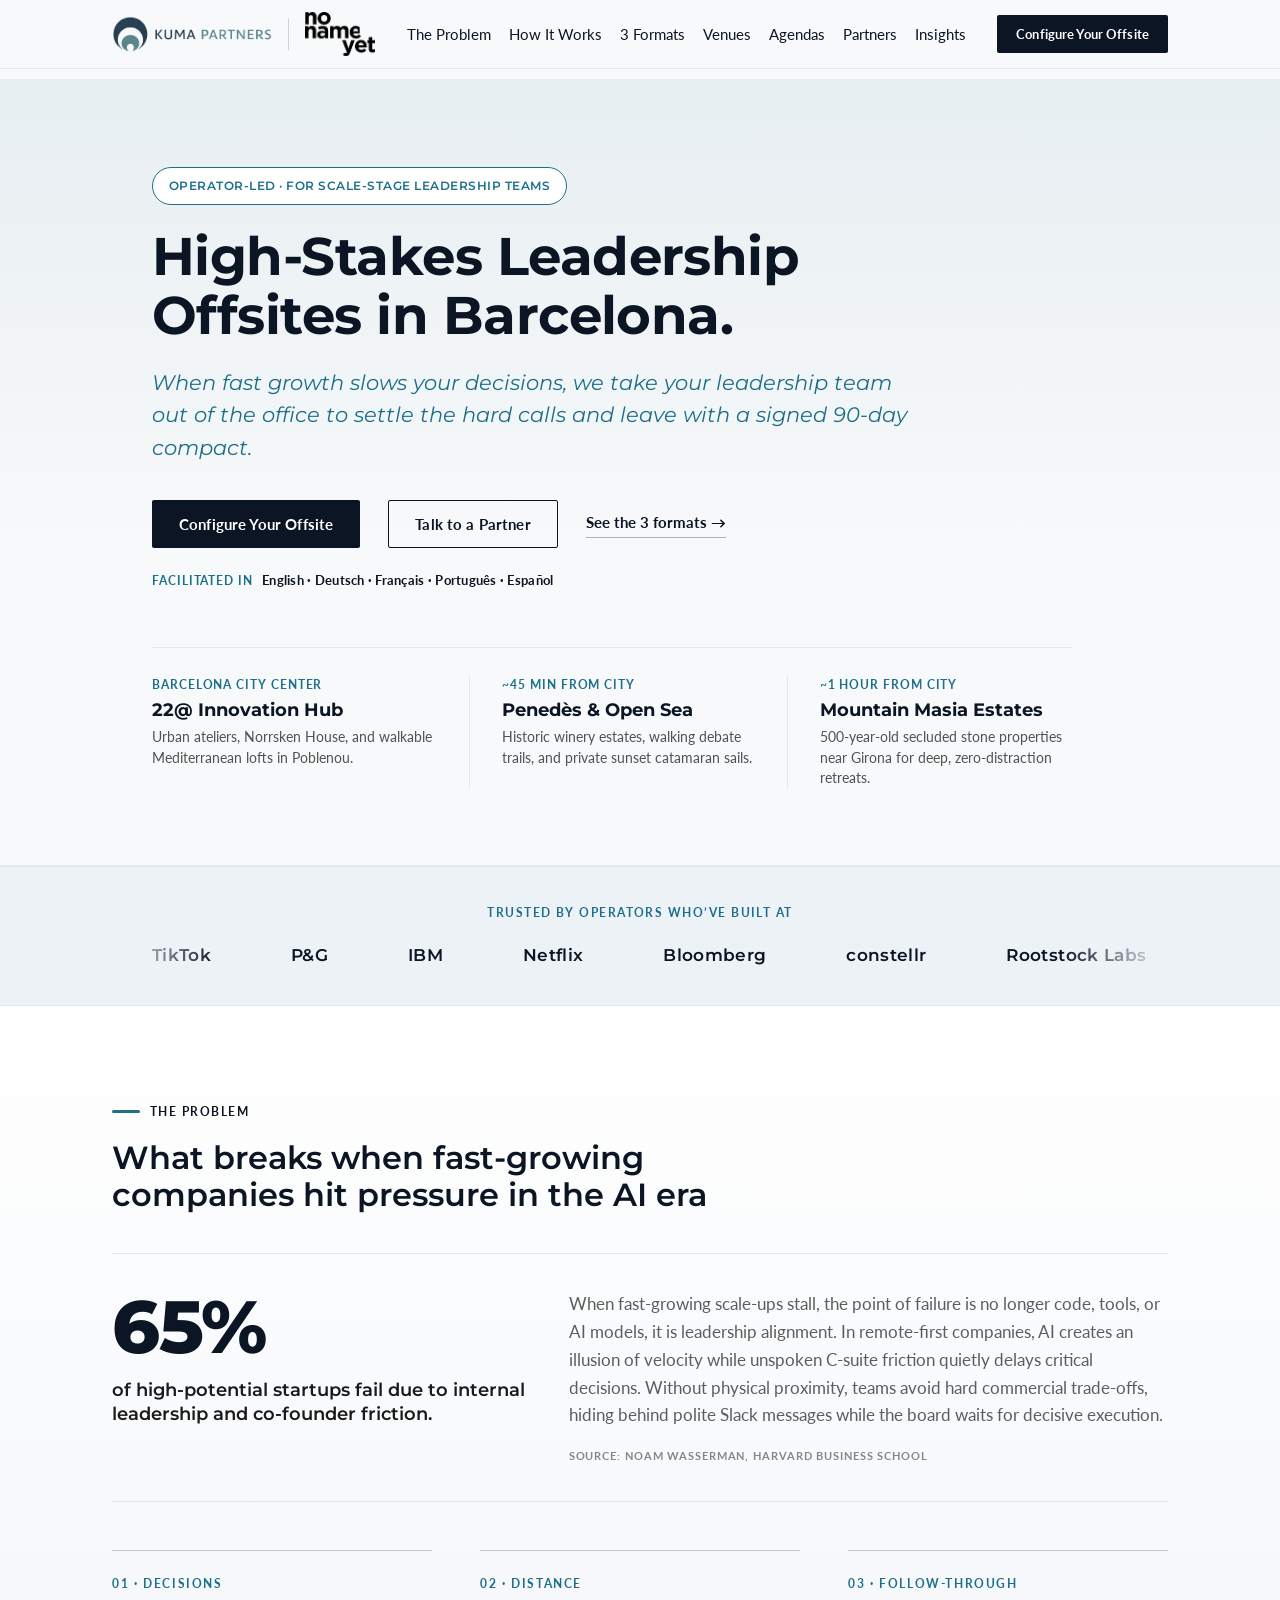
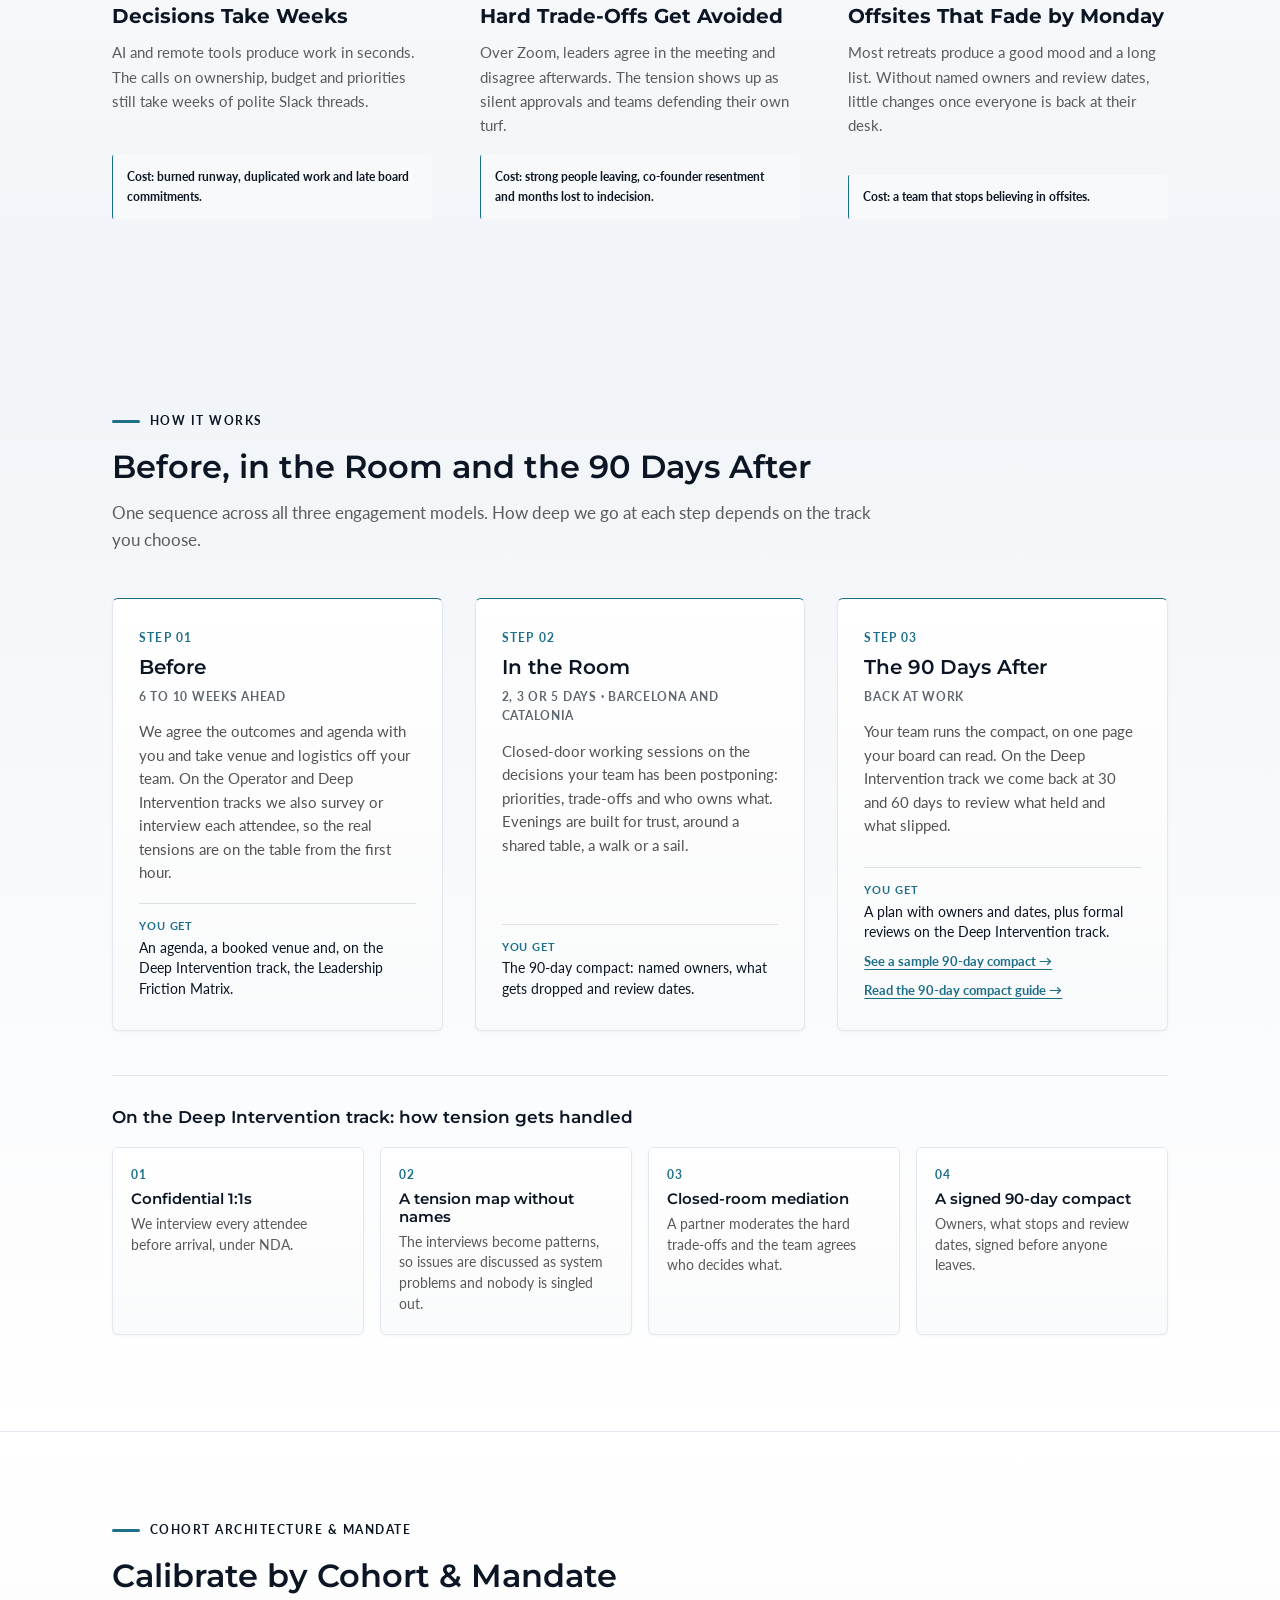
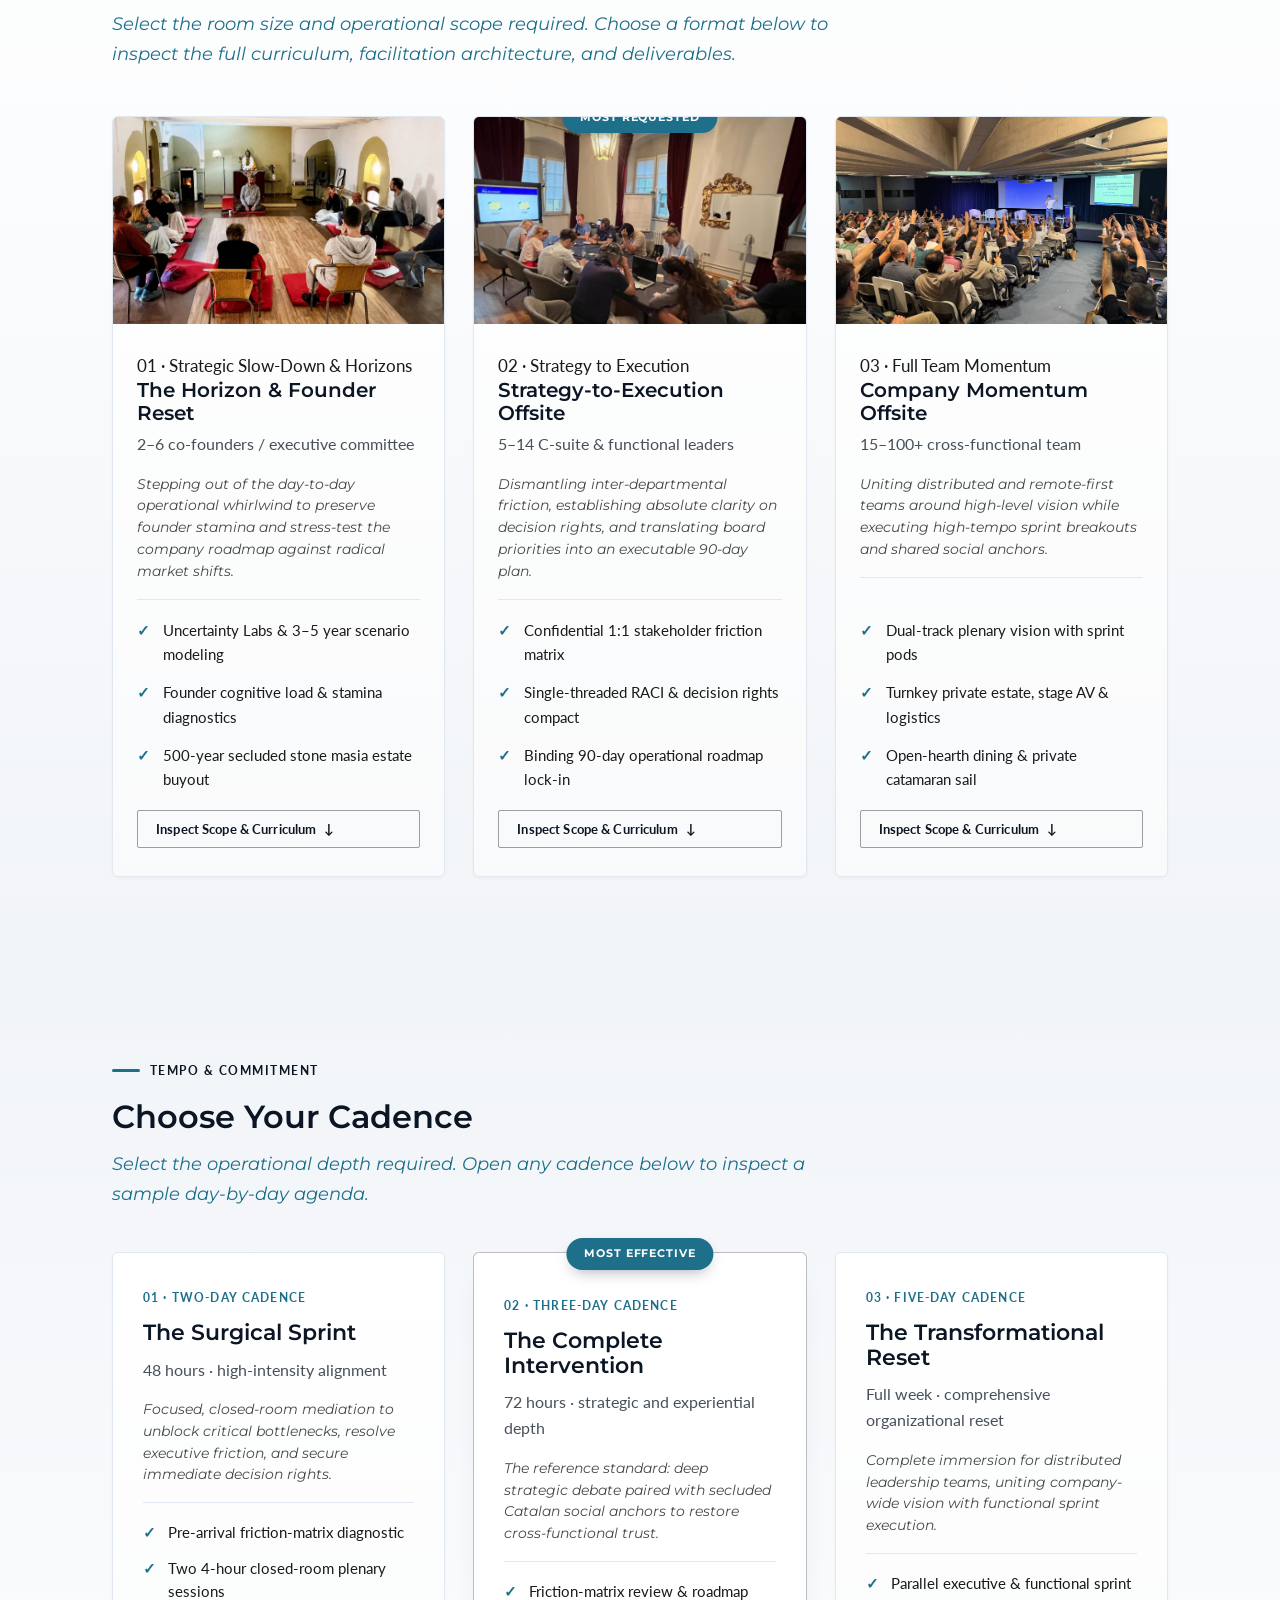
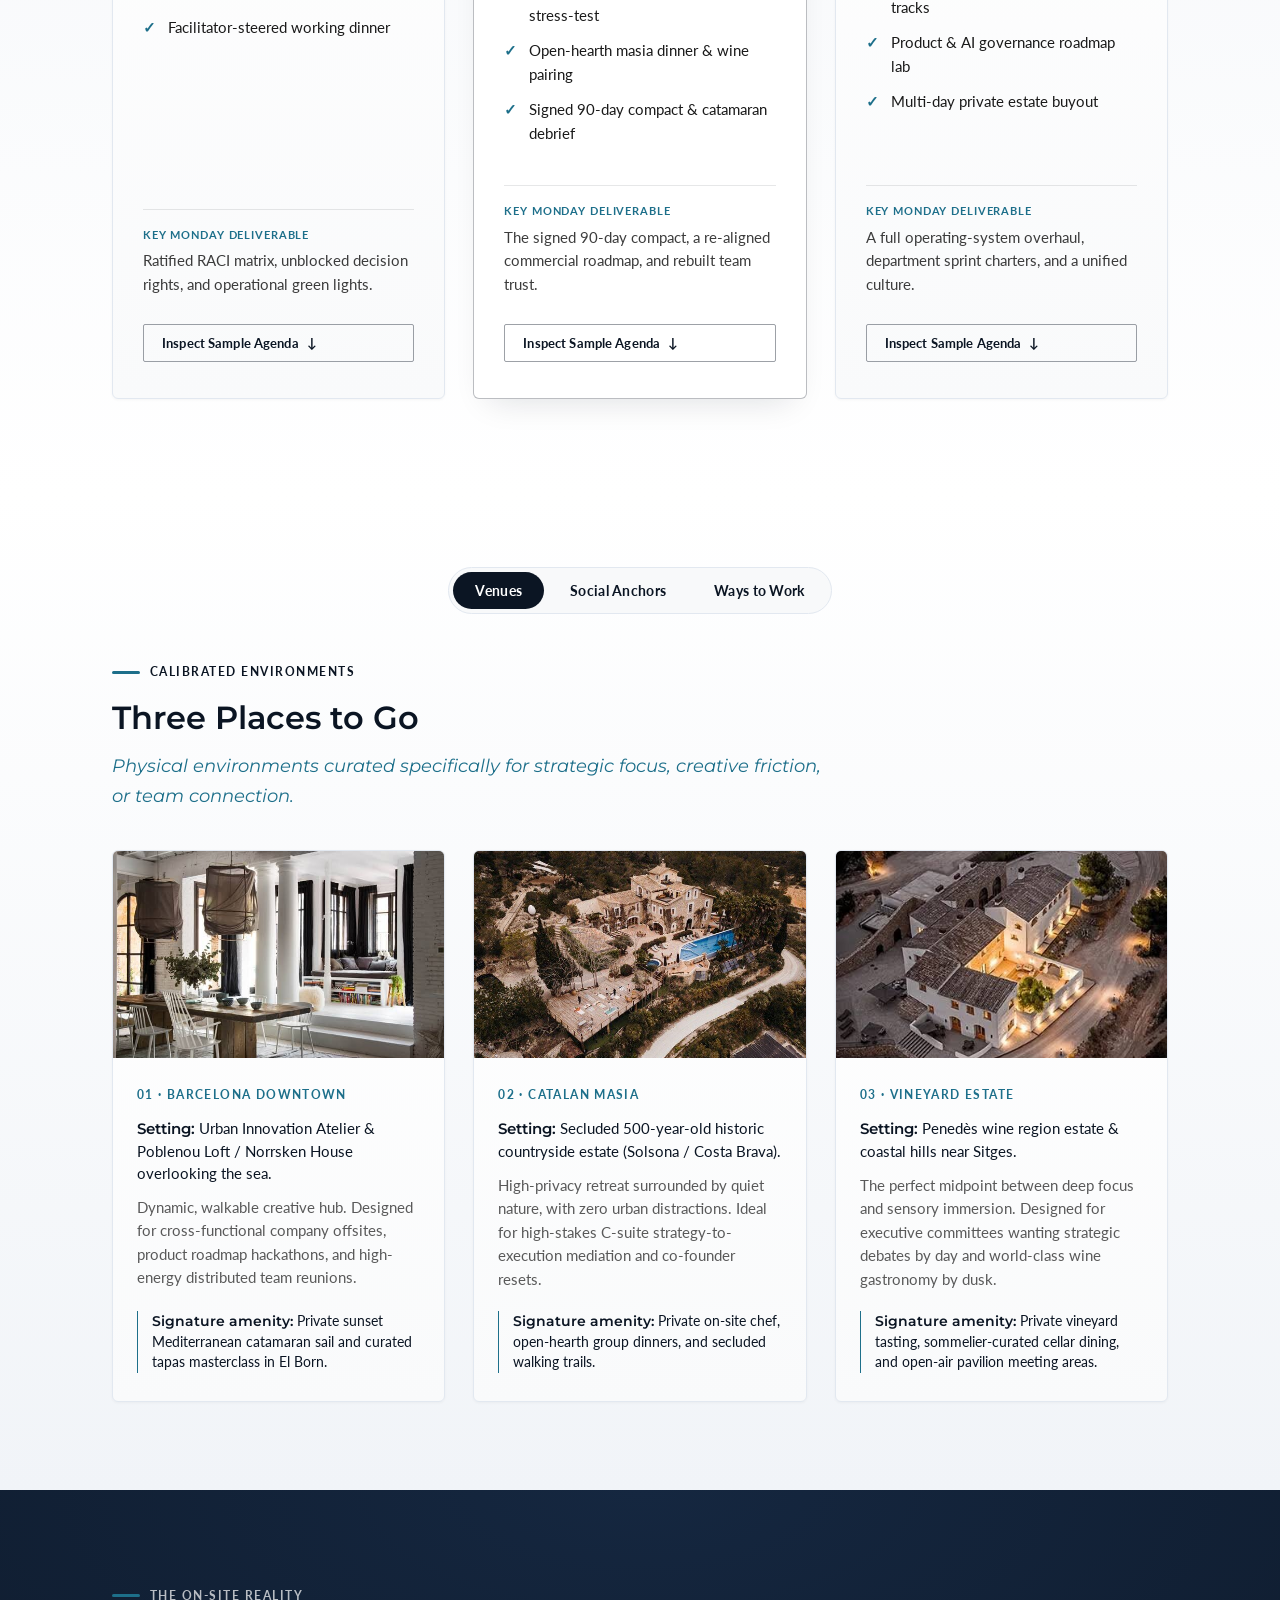
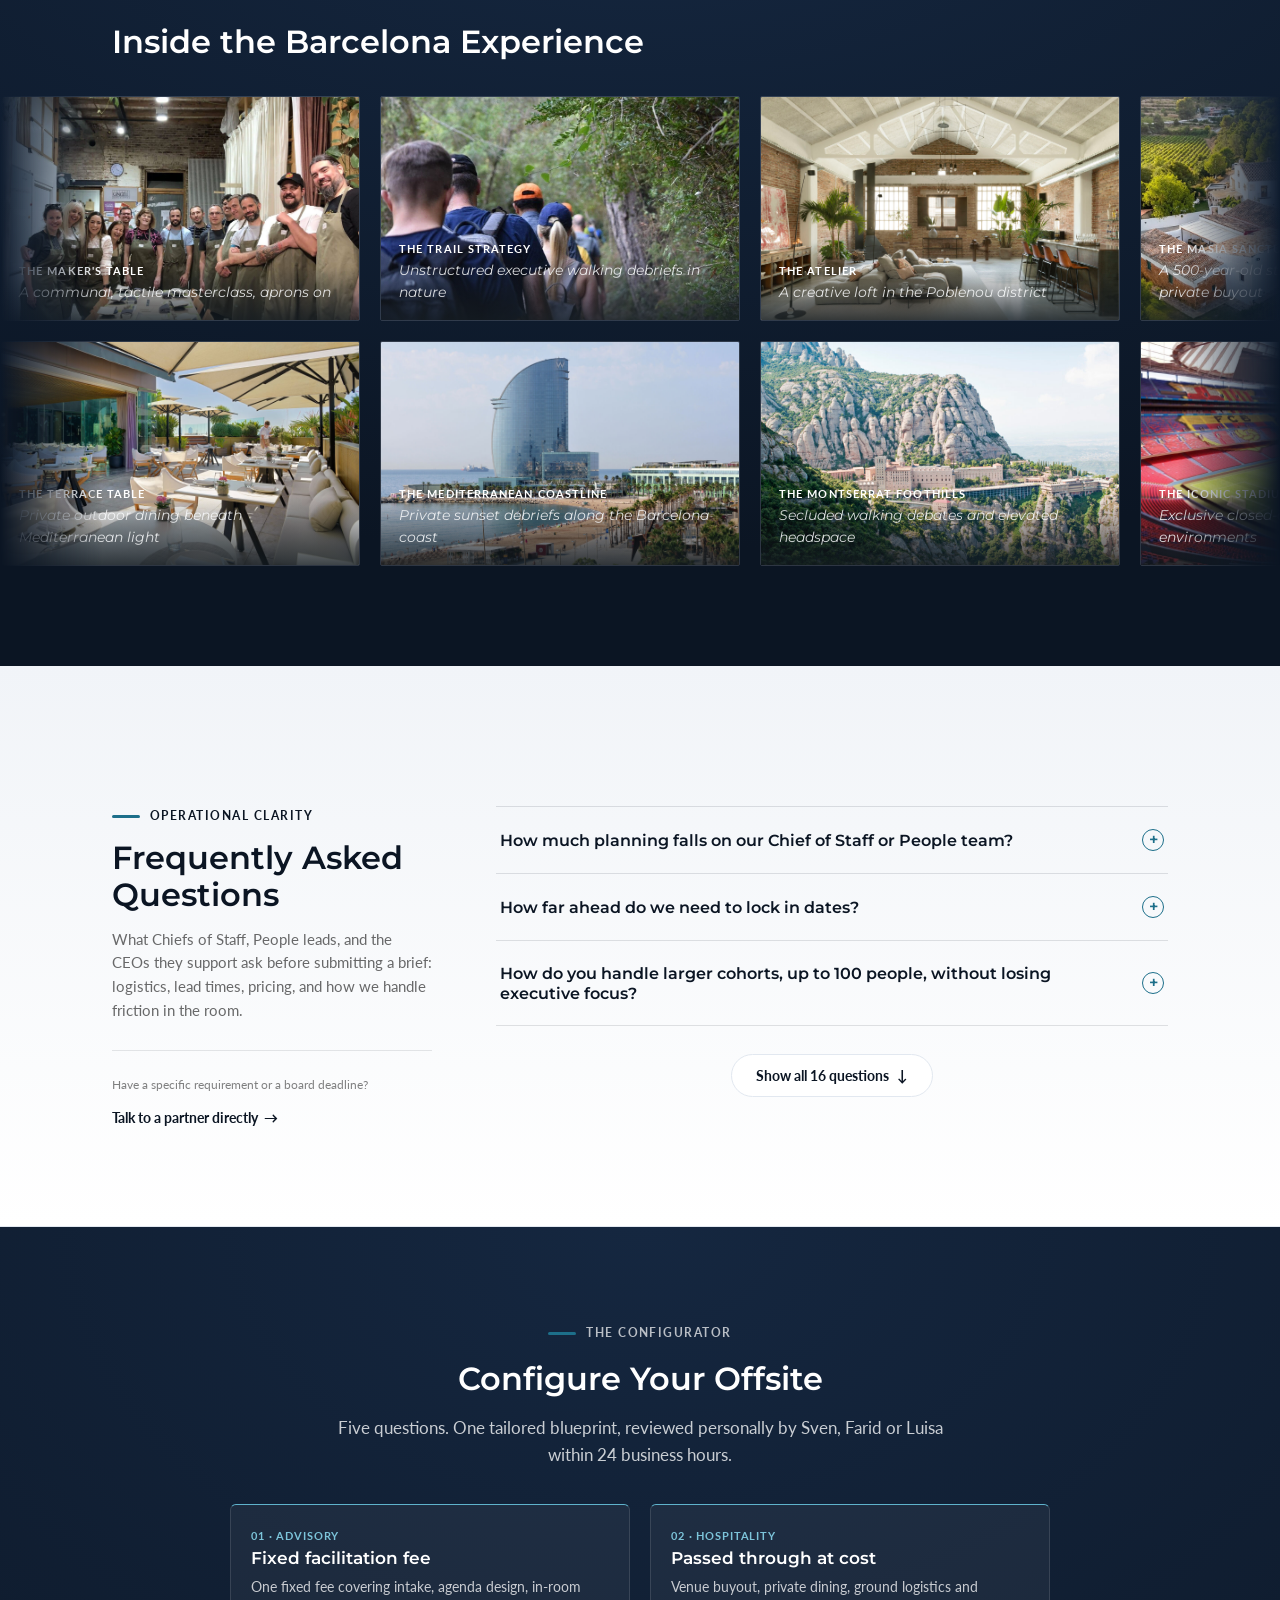
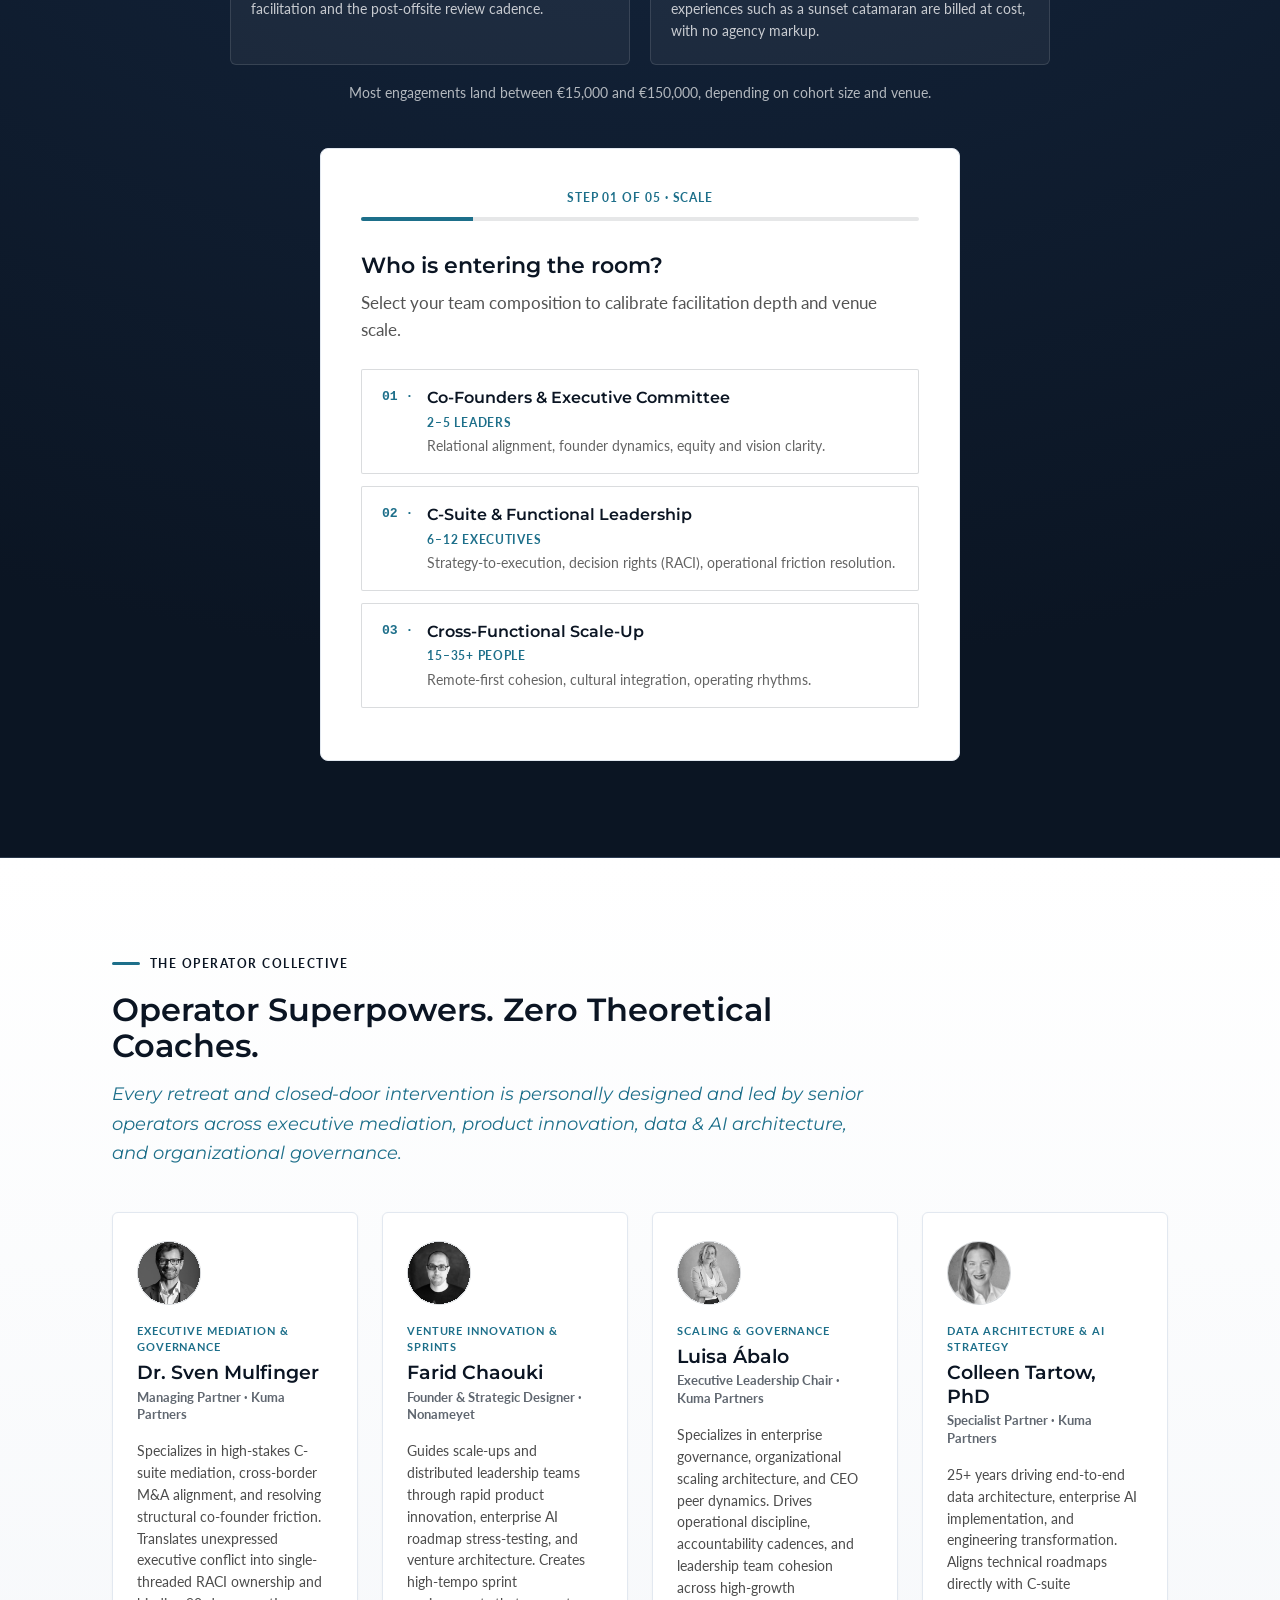
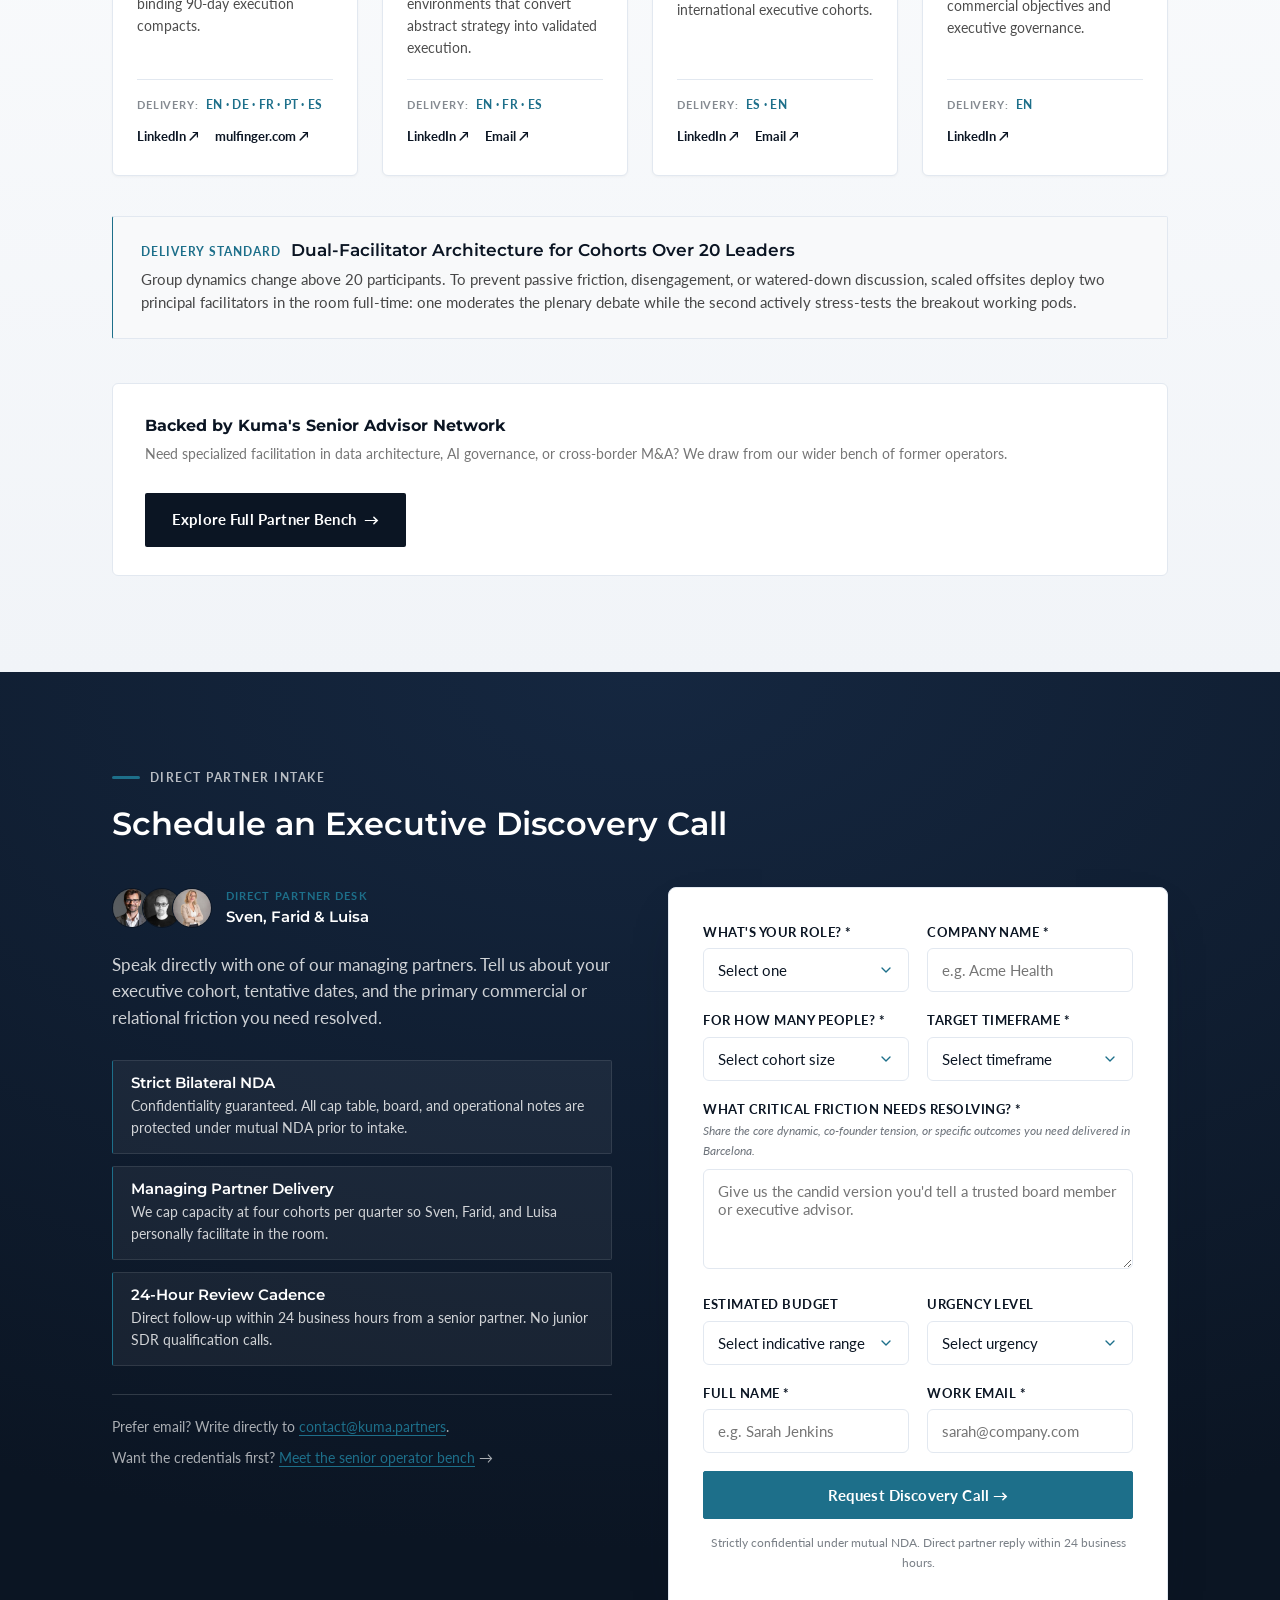
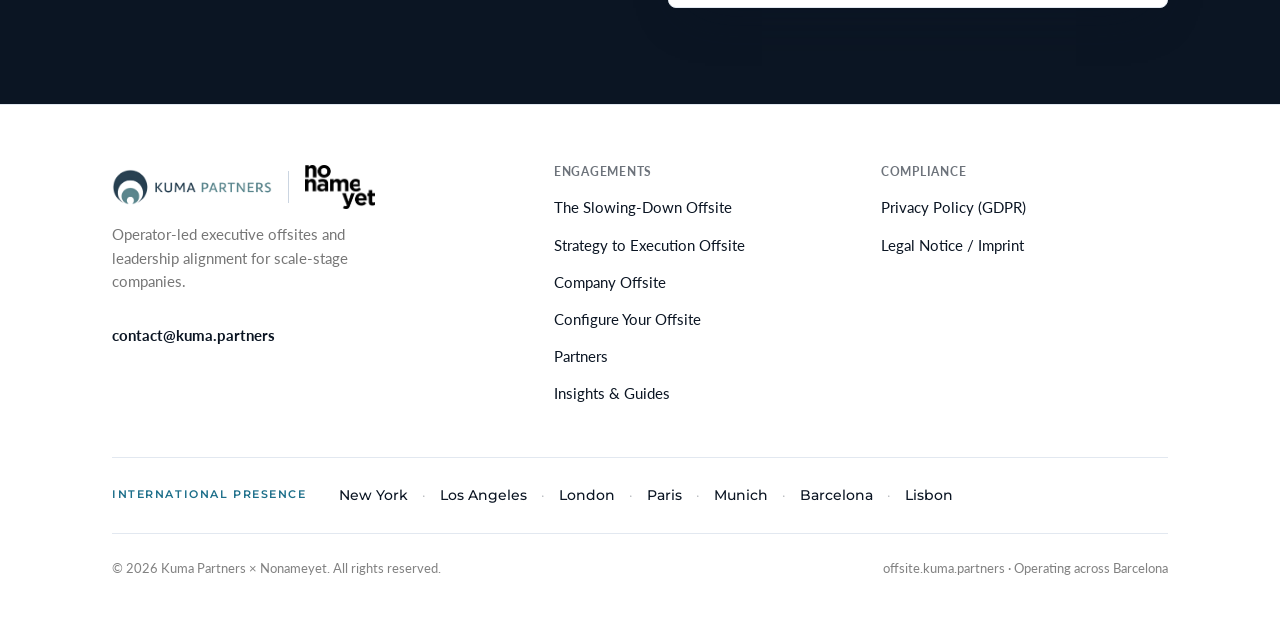
==== index.html @ 65d1030b "Add files via upload" ====
<!DOCTYPE html>
<html lang="en">
<head>
<meta charset="UTF-8">
<meta name="viewport" content="width=device-width, initial-scale=1.0">
<!-- Primary SEO tags -->
<title>High-Stakes Leadership Offsites in Barcelona | Kuma Partners &amp; Nonameyet</title>
<meta name="description" content="Operator-led executive offsites and C-suite alignment in Barcelona. Turning strategic friction into binding 90-day execution compacts for scale-stage leadership teams.">
<link rel="canonical" href="https://offsite.kuma.partners/">
<meta name="robots" content="index, follow, max-snippet:-1, max-image-preview:large, max-video-preview:-1">

<!-- Open Graph / social sharing -->
<meta property="og:type" content="website">
<meta property="og:url" content="https://offsite.kuma.partners/">
<meta property="og:title" content="High-Stakes Leadership Offsites in Barcelona">
<meta property="og:description" content="Where venture-backed founders and C-suites dismantle operational drag and lock in binding 90-day compacts.">
<meta property="og:image" content="https://offsite.kuma.partners/assets/environments/masia-barcelona.jpeg">

<!-- Twitter Card -->
<meta name="twitter:card" content="summary_large_image">
<meta name="twitter:title" content="High-Stakes Leadership Offsites in Barcelona">
<meta name="twitter:description" content="Operator-led executive offsites and strategic mediation across Barcelona and secluded private masia estates.">
<meta name="twitter:image" content="https://offsite.kuma.partners/assets/environments/masia-barcelona.jpeg">

<link rel="icon" href="assets/logo-icon.png">
<link rel="stylesheet" href="styles.css">
<link rel="stylesheet" href="configurator.css">

<!-- Schema.org JSON-LD: ProfessionalService + FAQPage. The FAQ entities mirror the
     real, current 10-question #faq accordion on this page verbatim (see index.html),
     not a hand-typed subset, so a crawler parsing this markup can't cite an answer
     the visible page doesn't actually give. -->
<script type="application/ld+json">
{
  "@context": "https://schema.org",
  "@graph": [
    {
      "@type": "ProfessionalService",
      "@id": "https://offsite.kuma.partners/#service",
      "name": "Operator-Led Offsites Barcelona",
      "url": "https://offsite.kuma.partners",
      "image": "https://offsite.kuma.partners/assets/environments/masia-barcelona.jpeg",
      "description": "Turnkey executive retreats, closed-door C-suite alignment, and leadership offsites in Barcelona and rural Catalonia.",
      "address": {
        "@type": "PostalAddress",
        "addressLocality": "Barcelona",
        "addressRegion": "Catalonia",
        "addressCountry": "ES"
      },
      "areaServed": "Worldwide",
      "priceRange": "€15,000 - €150,000+",
      "provider": [
        {
          "@type": "Organization",
          "@id": "https://www.kuma.partners/#organization",
          "name": "Kuma Partners",
          "url": "https://www.kuma.partners",
          "sameAs": [
            "https://www.linkedin.com/company/92525300/"
          ]
        },
        {
          "@type": "Organization",
          "@id": "https://www.nonameyet.com/#organization",
          "name": "Nonameyet",
          "url": "https://www.nonameyet.com/",
          "sameAs": [
            "https://www.linkedin.com/company/nonameyet/"
          ]
        }
      ],
      "hasOfferCatalog": {
        "@type": "OfferCatalog",
        "name": "Executive Offsite Formats",
        "itemListElement": [
          {
            "@type": "Offer",
            "name": "The Horizon & Founder Reset",
            "category": "Executive Retreat",
            "priceCurrency": "EUR",
            "description": "For 2–6 co-founders or an executive committee. Stepping out of day-to-day operations to preserve founder stamina and stress-test the company roadmap, with 3–5 year scenario work."
          },
          {
            "@type": "Offer",
            "name": "Strategy-to-Execution Offsite",
            "category": "C-Suite Alignment",
            "priceCurrency": "EUR",
            "description": "For 5–14 C-suite and functional leaders. Resolving inter-departmental friction, agreeing decision rights and turning board priorities into a signed 90-day compact."
          },
          {
            "@type": "Offer",
            "name": "Company Momentum Offsite",
            "category": "Company Retreat",
            "priceCurrency": "EUR",
            "description": "For cross-functional teams of 15 to 100+. Whole-company plenary sessions alternating with functional breakout pods, with venue and logistics handled end to end."
          }
        ]
      }
    },
    {
      "@type": "FAQPage",
      "@id": "https://offsite.kuma.partners/#faq",
      "mainEntity": [
        {
          "@type": "Question",
          "name": "How much planning falls on our Chief of Staff or People team?",
          "acceptedAnswer": {
            "@type": "Answer",
            "text": "Close to none. We run venue buyouts, private chef and sommelier sourcing, dietary curation, on-site Wi-Fi, AV, and airport transfers from Barcelona-El Prat end to end. Your team's time goes into strategic preparation, not logistics."
          }
        },
        {
          "@type": "Question",
          "name": "How far ahead do we need to lock in dates?",
          "acceptedAnswer": {
            "@type": "Answer",
            "text": "Six to ten weeks, as a rule. We work with a small set of private venues, historic masias and vineyard estates, and cap capacity at four cohorts a quarter to keep Sven, Farid and Luisa personally facilitating every session. For an urgent founder reset or a post-fundraise mediation, an Urban Atelier sprint in the 22@ district can be arranged inside three weeks."
          }
        },
        {
          "@type": "Question",
          "name": "How do you handle larger cohorts, up to 100 people, without losing executive focus?",
          "acceptedAnswer": {
            "@type": "Answer",
            "text": "For cross-functional company offsites (15 to 100 people), we run a dual-track structure: plenary keynotes and company-wide alignment sessions for everyone, alternating with focused working pods led by our wider bench of senior operators. Teams get large-scale cultural connection and rigorous, sprint-style functional work, not one at the expense of the other."
          }
        },
        {
          "@type": "Question",
          "name": "What is the 90-day compact, and how does it stop the alignment from fading by Monday?",
          "acceptedAnswer": {
            "@type": "Answer",
            "text": "Every engagement ends with a single-page governance artifact: named owners for each strategic bet, what gets deprioritized, and hard review dates. On the Deep Intervention track we add formal 30- and 60-day reviews to check that execution held."
          }
        },
        {
          "@type": "Question",
          "name": "How do you handle co-founder or leadership tension without putting people on the defensive?",
          "acceptedAnswer": {
            "@type": "Answer",
            "text": "We run confidential 1:1 discovery calls with every executive before arrival, under NDA, and synthesize them into an anonymized friction map, so the tension is addressed as a systemic pattern rather than pointed at a person. In the room, the partners moderate directly: all three have sat in the operator's chair themselves."
          }
        },
        {
          "@type": "Question",
          "name": "Do we sign a mutual NDA before sharing cap table or strategic data?",
          "acceptedAnswer": {
            "@type": "Answer",
            "text": "Yes. Confidentiality is foundational to how we work. We execute a bilateral NDA before your first 1:1 discovery calls or any strategy decks, board minutes, or friction diagnostics are shared with us."
          }
        },
        {
          "@type": "Question",
          "name": "How is pricing structured?",
          "acceptedAnswer": {
            "@type": "Answer",
            "text": "Facilitation and strategy: a fixed advisory fee covering intake, agenda design, in-room moderation, and the post-offsite review cadence. Turnkey hospitality: venue buyout, private dining, ground logistics, and curated experiences such as a sunset catamaran, passed through at cost. Most engagements land between €15,000 and €150,000, depending on cohort size and venue."
          }
        },
        {
          "@type": "Question",
          "name": "What happens if our board meeting, fundraising round, or headcount shifts?",
          "acceptedAnswer": {
            "@type": "Answer",
            "text": "We know how much a growth-stage calendar can move. Private estate buyouts are bound by the venue's own terms, but our advisory fees carry flexible rescheduling rights up to 30 days before the offsite. If dates shift, we work to move any deposit to a new window within the same calendar year rather than losing it."
          }
        },
        {
          "@type": "Question",
          "name": "Our leadership team is international. What languages do you facilitate in?",
          "acceptedAnswer": {
            "@type": "Answer",
            "text": "Intake, mediation, and plenary synthesis run natively in English, German, French, Portuguese, and Spanish, so nuance isn't lost in translation on the points that matter most."
          }
        },
        {
          "@type": "Question",
          "name": "Can our own Head of People or VP HR co-facilitate part of the offsite?",
          "acceptedAnswer": {
            "@type": "Answer",
            "text": "Yes. Under the Operator Track we design the split with your Chief of Staff or People lead in advance: we take the hard commercial trade-offs and governance mediation, your team leads the cultural and functional sessions."
          }
        },
        {
          "@type": "Question",
          "name": "Do we need an external keynote speaker, and can you help us source and brief them?",
          "acceptedAnswer": {
            "@type": "Answer",
            "text": "Yes, where a sharp external catalyst adds value. While closed-door C-suite resets focus on internal debate, larger leadership cohorts and company-wide offsites often benefit from a targeted keynote to frame macro shifts, AI transformation, or frontier governance. We draw from our proprietary network of European and US operators, serial tech founders, institutional venture partners, and AI researchers across Barcelona's 22@ ecosystem. We do not book generic lecture-circuit speakers; we source operators who align with your specific strategic mandate, conduct pre-offsite briefing calls to align them with your themes, and integrate their sessions directly into functional working pods rather than isolated stage talks."
          }
        },
        {
          "@type": "Question",
          "name": "How do you manage transatlantic jet lag and arrivals from the US or UK?",
          "acceptedAnswer": {
            "@type": "Answer",
            "text": "We build an explicit Day 0 arrival architecture into all multi-day cadences. US West Coast, East Coast, and UK arrivals transfer directly from Barcelona–El Prat (BCN) into private check-in with dedicated downtime. The opening evening is kept to an informal welcome dinner with no heavy governance debates, ensuring Day 1 opens sharp at 09:00 with fully rested leadership teams."
          }
        },
        {
          "@type": "Question",
          "name": "Are rural masias and vineyard estates equipped with enterprise-grade Wi-Fi and AV?",
          "acceptedAnswer": {
            "@type": "Answer",
            "text": "Yes. Every private estate in our portfolio is pre-audited for high-throughput connectivity (redundant fiber or high-speed Starlink feeds), dedicated presentation displays, wireless microphones for plenary sessions, and multiple acoustically isolated rooms for confidential breakout pods and urgent board check-ins."
          }
        },
        {
          "@type": "Question",
          "name": "How do you handle dietary requirements, allergies, and non-drinker culture?",
          "acceptedAnswer": {
            "@type": "Answer",
            "text": "We run pre-arrival dietary profiling during the intake phase. Dedicated private chefs create parallel, equally elevated menus for vegan, celiac, kosher-style, and allergen-specific needs. For wine tastings and cellar dinners, sommelier pairings include sophisticated non-alcoholic botanical blends and artisanal kombuchas, ensuring total psychological safety and inclusivity with zero awkward peer friction."
          }
        },
        {
          "@type": "Question",
          "name": "How is billing handled for US corporations and European entities?",
          "acceptedAnswer": {
            "@type": "Answer",
            "text": "We support streamlined international enterprise procurement. European companies with a valid VAT ID receive standard B2B reverse-charge invoices (0% VAT). US corporations (Delaware C-Corps, LLCs) and UK entities are billed under an international Master Services Agreement (MSA), with payment accepted in EUR or USD via international wire or ACH."
          }
        },
        {
          "@type": "Question",
          "name": "How are you different from conventional corporate retreat agencies or executive coaches?",
          "acceptedAnswer": {
            "@type": "Answer",
            "text": "Most retreat planners are travel agencies who hand off an agenda, while executive coaches rarely have real P&L experience. We are former founders, CEOs, and fractional CPOs who have raised institutional venture capital, scaled cross-border organizations, and managed restructuring. We combine turnkey Mediterranean luxury hospitality with hard-edged, operator-to-operator commercial and governance mediation."
          }
        }
      ]
    }
  ]
}
</script>
</head>
<body>

<!--
  Netlify form detection: the real lead form is rendered dynamically by
  app.js once the configurator's blueprint is compiled. This hidden static
  duplicate exists only so Netlify's build bot registers the form fields
  at deploy time. Keep its field names in sync with renderLeadForm in
  app.js if that ever changes.
-->
<form name="offsite-blueprint" data-netlify="true" netlify-honeypot="bot-field" hidden>
  <input type="hidden" name="form-name" value="offsite-blueprint">
  <input type="text" name="bot-field">
  <input type="hidden" name="blueprint_title">
  <input type="hidden" name="selection_archetype">
  <input type="hidden" name="selection_tension">
  <input type="hidden" name="selection_setting">
  <input type="hidden" name="selection_hospitality">
  <input type="hidden" name="selection_facilitation">
  <input type="email" name="email">
  <input type="text" name="name">
  <select name="role">
    <option value="Founder / CEO">Founder / CEO</option>
    <option value="C-Suite / VP">C-Suite / VP</option>
    <option value="Head of People / HR">Head of People / HR</option>
    <option value="Chief of Staff">Chief of Staff</option>
    <option value="Investor / Board">Investor / Board</option>
    <option value="Other">Other</option>
  </select>
  <input type="text" name="company">
  <select name="timeline">
    <option value="Q1 2027">Q1 2027</option>
    <option value="Q2 2027">Q2 2027</option>
    <option value="Q3 2027">Q3 2027</option>
    <option value="Q4 2027">Q4 2027</option>
    <option value="Specific dates in mind">Specific dates in mind</option>
  </select>
  <select name="budget">
    <option value="&lt; €15,000">&lt; €15,000</option>
    <option value="€15,000 – €30,000">€15,000 – €30,000</option>
    <option value="€30,000 – €60,000">€30,000 – €60,000</option>
    <option value="€60,000 – €100,000">€60,000 – €100,000</option>
    <option value="€100,000 – €150,000+">€100,000 – €150,000+</option>
    <option value="Undecided / Need guidance">Undecided / Need guidance</option>
  </select>
</form>

<header class="site">
  <nav class="wrap nav">
    <a href="/" class="logo-jv" aria-label="Kuma Partners × Nonameyet">
      <div class="logo-lockup-track">
        <img src="assets/logo-lockup.png" alt="Kuma Partners" class="logo-kuma">
        <span class="logo-divider" aria-hidden="true"></span>
        <img src="assets/logo-nonameyet.png" alt="Nonameyet" class="logo-nonameyet" width="577" height="360">
      </div>
    </a>
    <ul class="nav-links">
      <li><a href="#problem">The Problem</a></li>
      <li><a href="#process">How It Works</a></li>
      <li><a href="#formats">3 Formats</a></li>
      <li><a href="#dossier">Venues</a></li>
      <li><a href="#cadence">Agendas</a></li>
      <li><a href="/partners.html">Partners</a></li>
      <li><a href="/insights/">Insights</a></li>
      <li class="nav-mobile-only">
        <button type="button" class="btn btn-primary btn-sm" onclick="document.getElementById('configurator').scrollIntoView({behavior: 'smooth'})">Configure Your Offsite</button>
      </li>
    </ul>
    <div class="nav-cta">
      <button type="button" class="btn btn-primary btn-sm" onclick="document.getElementById('configurator').scrollIntoView({behavior: 'smooth'})">Configure Your Offsite</button>
    </div>
    <button type="button" class="nav-toggle" aria-label="Toggle navigation menu" aria-expanded="false">
      <svg class="icon-menu" viewBox="0 0 24 24" fill="none" stroke="currentColor" stroke-width="2" stroke-linecap="round" stroke-linejoin="round" aria-hidden="true"><path d="M4 6h16M4 12h16M4 18h16"></path></svg>
      <svg class="icon-close" viewBox="0 0 24 24" fill="none" stroke="currentColor" stroke-width="2" stroke-linecap="round" stroke-linejoin="round" aria-hidden="true" hidden><path d="M6 6l12 12M18 6L6 18"></path></svg>
    </button>
  </nav>
</header>

<main>

  <section class="hero hero-editorial" style="padding: 88px 0 76px;">
    <div class="wrap">
      <div class="hero-container" style="max-width: 920px;">

        <span class="badge-pill">OPERATOR-LED &middot; FOR SCALE-STAGE LEADERSHIP TEAMS</span>

        <h1 class="hero-title" style="font-size: 3.3rem; line-height: 1.12; margin-bottom: 22px; color: var(--navy); text-wrap: balance;">High-Stakes Leadership Offsites in Barcelona.</h1>

        <span class="subhead" style="display: block; font-size: 1.3rem; line-height: 1.55; max-width: 780px; margin-bottom: 36px; color: var(--teal);">When fast growth slows your decisions, we take your leadership team out of the office to settle the hard calls and leave with a signed 90-day compact.</span>

        <div class="hero-ctas">
          <button type="button" class="btn btn-primary" onclick="document.getElementById('configurator').scrollIntoView({behavior: 'smooth'})">Configure Your Offsite</button>
          <button type="button" class="btn btn-secondary" onclick="document.getElementById('contact').scrollIntoView({behavior: 'smooth'})">Talk to a Partner</button>
          <a href="#formats" class="btn-link">See the 3 formats &rarr;</a>
        </div>

        <p class="hero-languages"><span>Facilitated in</span> English &middot; Deutsch &middot; Fran&ccedil;ais &middot; Portugu&ecirc;s &middot; Espa&ntilde;ol</p>

        <div class="hero-geo-strip">
          <div class="geo-col">
            <span class="geo-tag">Barcelona City Center</span>
            <strong class="geo-title">22@ Innovation Hub</strong>
            <p class="geo-desc">Urban ateliers, Norrsken House, and walkable Mediterranean lofts in Poblenou.</p>
          </div>
          <div class="geo-col">
            <span class="geo-tag">~45 Min From City</span>
            <strong class="geo-title">Penedès &amp; Open Sea</strong>
            <p class="geo-desc">Historic winery estates, walking debate trails, and private sunset catamaran sails.</p>
          </div>
          <div class="geo-col">
            <span class="geo-tag">~1 Hour From City</span>
            <strong class="geo-title">Mountain Masia Estates</strong>
            <p class="geo-desc">500-year-old secluded stone properties near Girona for deep, zero-distraction retreats.</p>
          </div>
        </div>

      </div>
    </div>
  </section>

  <section class="proof">
    <div class="wrap">
      <p>Trusted by operators who&rsquo;ve built at</p>
      <div class="marquee">
        <div class="marquee-track">
          <span>TikTok</span><span>P&amp;G</span><span>IBM</span><span>Netflix</span><span>Bloomberg</span><span>constellr</span><span>Rootstock Labs</span><span>Booking.com</span>
          <span>TikTok</span><span>P&amp;G</span><span>IBM</span><span>Netflix</span><span>Bloomberg</span><span>constellr</span><span>Rootstock Labs</span><span>Booking.com</span>
        </div>
      </div>
    </div>
  </section>

  <section id="problem">
    <div class="wrap">
      <div class="section-head">
        <div class="eyebrow">The problem</div>
        <h2 style="text-wrap:balance;">What breaks when fast-growing companies hit pressure in the AI era</h2>
      </div>

      <div class="problem-stat">
        <div class="problem-stat-figure">
          <span class="problem-stat-number">65%</span>
          <span class="problem-stat-label">of high-potential startups fail due to internal leadership and co-founder friction.</span>
        </div>
        <div class="problem-stat-narrative">
          <p class="problem-stat-body">When fast-growing scale-ups stall, the point of failure is no longer code, tools, or AI models, it is leadership alignment. In remote-first companies, AI creates an illusion of velocity while unspoken C-suite friction quietly delays critical decisions. Without physical proximity, teams avoid hard commercial trade-offs, hiding behind polite Slack messages while the board waits for decisive execution.</p>
          <p class="problem-stat-source">Source: Noam Wasserman, Harvard Business School</p>
        </div>
      </div>

      <div class="problem-grid">
        <div class="problem-col">
          <span class="problem-index">01 &middot; Decisions</span>
          <h3>Decisions Take Weeks</h3>
          <p>AI and remote tools produce work in seconds. The calls on ownership, budget and priorities still take weeks of polite Slack threads.</p>
          <div class="problem-callout">Cost: burned runway, duplicated work and late board commitments.</div>
        </div>
        <div class="problem-col">
          <span class="problem-index">02 &middot; Distance</span>
          <h3>Hard Trade-Offs Get Avoided</h3>
          <p>Over Zoom, leaders agree in the meeting and disagree afterwards. The tension shows up as silent approvals and teams defending their own turf.</p>
          <div class="problem-callout">Cost: strong people leaving, co-founder resentment and months lost to indecision.</div>
        </div>
        <div class="problem-col">
          <span class="problem-index">03 &middot; Follow-Through</span>
          <h3>Offsites That Fade by Monday</h3>
          <p>Most retreats produce a good mood and a long list. Without named owners and review dates, little changes once everyone is back at their desk.</p>
          <div class="problem-callout">Cost: a team that stops believing in offsites.</div>
        </div>
      </div>
    </div>
  </section>

  <section id="process" class="process-strip">
    <div class="wrap">
      <div class="section-head">
        <div class="eyebrow">How it works</div>
        <h2 style="text-wrap:balance;">Before, in the Room and the 90 Days After</h2>
        <p class="process-intro">One sequence across all three engagement models. How deep we go at each step depends on the track you choose.</p>
      </div>

      <div class="process-grid">
        <div class="process-card">
          <span class="process-step-num">Step 01</span>
          <h3>Before</h3>
          <span class="process-timeframe">6 to 10 weeks ahead</span>
          <p>We agree the outcomes and agenda with you and take venue and logistics off your team. On the Operator and Deep Intervention tracks we also survey or interview each attendee, so the real tensions are on the table from the first hour.</p>
          <div class="process-deliverable">
            <strong>You get</strong>
            An agenda, a booked venue and, on the Deep Intervention track, the Leadership Friction Matrix.
          </div>
        </div>

        <div class="process-card">
          <span class="process-step-num">Step 02</span>
          <h3>In the Room</h3>
          <span class="process-timeframe">2, 3 or 5 days &middot; Barcelona and Catalonia</span>
          <p>Closed-door working sessions on the decisions your team has been postponing: priorities, trade-offs and who owns what. Evenings are built for trust, around a shared table, a walk or a sail.</p>
          <div class="process-deliverable">
            <strong>You get</strong>
            The 90-day compact: named owners, what gets dropped and review dates.
          </div>
        </div>

        <div class="process-card">
          <span class="process-step-num">Step 03</span>
          <h3>The 90 Days After</h3>
          <span class="process-timeframe">Back at work</span>
          <p>Your team runs the compact, on one page your board can read. On the Deep Intervention track we come back at 30 and 60 days to review what held and what slipped.</p>
          <div class="process-deliverable">
            <strong>You get</strong>
            A plan with owners and dates, plus formal reviews on the Deep Intervention track.
            <button type="button" class="compact-preview-btn" id="open-compact-modal" aria-haspopup="dialog">See a sample 90-day compact &rarr;</button>
            <a href="/insights/90-day-execution-compact.html" class="inline-guide-link inline-guide-link-block">Read the 90-day compact guide &rarr;</a>
          </div>
        </div>
      </div>

      <div class="diagnostic-arc-wrap">
        <h3 class="diagnostic-arc-title">On the Deep Intervention track: how tension gets handled</h3>
        <ol class="diagnostic-arc">
          <li class="arc-step">
            <span class="arc-step-num">01</span>
            <h4>Confidential 1:1s</h4>
            <p>We interview every attendee before arrival, under NDA.</p>
          </li>
          <li class="arc-step">
            <span class="arc-step-num">02</span>
            <h4>A tension map without names</h4>
            <p>The interviews become patterns, so issues are discussed as system problems and nobody is singled out.</p>
          </li>
          <li class="arc-step">
            <span class="arc-step-num">03</span>
            <h4>Closed-room mediation</h4>
            <p>A partner moderates the hard trade-offs and the team agrees who decides what.</p>
          </li>
          <li class="arc-step">
            <span class="arc-step-num">04</span>
            <h4>A signed 90-day compact</h4>
            <p>Owners, what stops and review dates, signed before anyone leaves.</p>
          </li>
        </ol>
      </div>
    </div>
  </section>

  <section id="formats" style="padding: 88px 0;">
    <div class="wrap">
      <div class="section-head">
        <div class="eyebrow">Cohort Architecture &amp; Mandate</div>
        <h2>Calibrate by Cohort &amp; Mandate</h2>
        <p class="subhead" style="font-size: 1.15rem; line-height: 1.6; max-width: 820px; margin-bottom: 48px;">Select the room size and operational scope required. Choose a format below to inspect the full curriculum, facilitation architecture, and deliverables.</p>
      </div>
      <div class="tier-grid">

        <div class="place-card" data-format="cofounders">
          <div class="place-image">
            <img src="assets/formats/offsite-meditation.jpeg" alt="A small group seated in a circle in a quiet vaulted room during a guided reflection session" loading="lazy">
          </div>
          <div class="place-body">
            <span class="tier-label">01 &middot; Strategic Slow-Down &amp; Horizons</span>
            <h3>The Horizon &amp; Founder Reset</h3>
            <p class="tier-subhead">2&ndash;6 co-founders / executive committee</p>
            <p class="tier-mandate">Stepping out of the day-to-day operational whirlwind to preserve founder stamina and stress-test the company roadmap against radical market shifts.</p>
            <div class="card-bottom-lock">
              <ul class="outcomes-list outcomes-list-1col">
                <li>Uncertainty Labs &amp; 3&ndash;5 year scenario modeling</li>
                <li>Founder cognitive load &amp; stamina diagnostics</li>
                <li>500-year secluded stone masia estate buyout</li>
              </ul>
              <div class="tier-actions">
                <button type="button" class="btn btn-secondary btn-sm" data-format-toggle="cofounders" aria-expanded="false">Inspect Scope &amp; Curriculum <span class="format-toggle-icon">&darr;</span></button>
              </div>
            </div>
          </div>
        </div>

        <div class="place-card" data-format="csuite">
          <span class="tier-badge-pill">Most Requested</span>
          <div class="place-image">
            <img src="assets/formats/offsite-bavaria-session.jpeg" alt="A leadership team writing individually around a table during a closed-door working session" loading="lazy">
          </div>
          <div class="place-body">
            <span class="tier-label">02 &middot; Strategy to Execution</span>
            <h3>Strategy-to-Execution Offsite</h3>
            <p class="tier-subhead">5&ndash;14 C-suite &amp; functional leaders</p>
            <p class="tier-mandate">Dismantling inter-departmental friction, establishing absolute clarity on decision rights, and translating board priorities into an executable 90-day plan.</p>
            <div class="card-bottom-lock">
              <ul class="outcomes-list outcomes-list-1col">
                <li>Confidential 1:1 stakeholder friction matrix</li>
                <li>Single-threaded RACI &amp; decision rights compact</li>
                <li>Binding 90-day operational roadmap lock-in</li>
              </ul>
              <div class="tier-actions">
                <button type="button" class="btn btn-secondary btn-sm" data-format-toggle="csuite" aria-expanded="false">Inspect Scope &amp; Curriculum <span class="format-toggle-icon">&darr;</span></button>
              </div>
            </div>
          </div>
        </div>

        <div class="place-card" data-format="scaleup">
          <div class="place-image">
            <img src="assets/formats/company-offsite-crowd.jpeg" alt="Scaled company offsite plenary assembly" loading="lazy">
          </div>
          <div class="place-body">
            <span class="tier-label">03 &middot; Full Team Momentum</span>
            <h3>Company Momentum Offsite</h3>
            <p class="tier-subhead">15&ndash;100+ cross-functional team</p>
            <p class="tier-mandate">Uniting distributed and remote-first teams around high-level vision while executing high-tempo sprint breakouts and shared social anchors.</p>
            <div class="card-bottom-lock">
              <ul class="outcomes-list outcomes-list-1col">
                <li>Dual-track plenary vision with sprint pods</li>
                <li>Turnkey private estate, stage AV &amp; logistics</li>
                <li>Open-hearth dining &amp; private catamaran sail</li>
              </ul>
              <div class="tier-actions">
                <button type="button" class="btn btn-secondary btn-sm" data-format-toggle="scaleup" aria-expanded="false">Inspect Scope &amp; Curriculum <span class="format-toggle-icon">&darr;</span></button>
              </div>
            </div>
          </div>
        </div>

      </div>

      <div class="format-detail" id="format-detail-panel" hidden>

        <div class="format-detail-panel" data-format-detail="cofounders" hidden>
          <div class="format-detail-head">
            <div>
              <span class="case-docket-badge">Tier 01 Deep Scope</span>
              <h3>The Horizon &amp; Founder Reset (2&ndash;6 Co-Founders / ExCo)</h3>
            </div>
            <button type="button" class="btn btn-primary btn-sm" onclick="selectFormatAndScroll('cofounders')">Configure this format &rarr;</button>
          </div>
          <div class="format-detail-columns">
            <div class="format-detail-col">
              <h4>Strategic Focus &amp; Curriculum</h4>
              <ul class="outcomes-list outcomes-list-1col">
                <li><strong>3&ndash;5 Year Horizon Labs:</strong> Stress-testing the underlying business thesis against disruptive AI advancement and market compression before forced pivots occur.</li>
                <li><strong>Executive Stamina &amp; Self-Preservation:</strong> Confidential diagnostics on personal cognitive load, founder burnout, and operational stamina.</li>
                <li><strong>Relational Reset:</strong> Unfiltered mediation of unexpressed founder tensions, equity expectations, and high-growth communication habits.</li>
              </ul>
            </div>
            <div class="format-detail-col">
              <h4>Facilitation &amp; Environment</h4>
              <ul class="outcomes-list outcomes-list-1col">
                <li><strong>In-Room Lead:</strong> Dedicated CEO-to-CEO facilitator, Dr. Sven Mulfinger or Luisa &Aacute;balo, with deep multi-stakeholder mediation credentials.</li>
                <li><strong>Venue Standard:</strong> Complete private buyout of a 500-year-old stone masia near Girona, with zero outside interruptions or non-cohort guests.</li>
                <li><strong>Primary Output:</strong> A clear co-founder compact, a refreshed multi-year strategic compass, and rebalanced executive workloads.</li>
              </ul>
            </div>
          </div>
        </div>

        <div class="format-detail-panel" data-format-detail="csuite" hidden>
          <div class="format-detail-head">
            <div>
              <span class="case-docket-badge">Tier 02 Deep Scope &middot; Most Requested</span>
              <h3>Strategy-to-Execution Offsite (5&ndash;14 C-Suite &amp; Functional Leaders)</h3>
            </div>
            <button type="button" class="btn btn-primary btn-sm" onclick="selectFormatAndScroll('csuite')">Configure this format &rarr;</button>
          </div>
          <div class="format-detail-columns">
            <div class="format-detail-col">
              <h4>Diagnostic Intake &amp; Governance</h4>
              <ul class="outcomes-list outcomes-list-1col">
                <li><strong>1:1 Stakeholder Intake:</strong> Pre-offsite interviews with every C-suite attendee, building an anonymized, confidential Leadership Friction Matrix. <a href="/insights/c-suite-friction-mediation.html" class="inline-guide-link">How the mediation works &rarr;</a></li>
                <li><strong>RACI &amp; Decision Rights Compact:</strong> Eliminating inter-departmental drag and turf wars by codifying explicit single-threaded ownership.</li>
                <li><strong>Strategic Roadmapping:</strong> Stress-testing product and go-to-market trade-offs against annual board commitments and runway targets.</li>
              </ul>
            </div>
            <div class="format-detail-col">
              <h4>In-Room Dynamic &amp; Delivery</h4>
              <ul class="outcomes-list outcomes-list-1col">
                <li><strong>In-Room Lead:</strong> A principal operator pair moderating high-tempo plenary debate while driving rapid breakout alignment.</li>
                <li><strong>Venue Standard:</strong> A secluded estate in Penedès or Girona, with private chef dining, sommelier masterclasses, and audio-secure breakout rooms.</li>
                <li><strong>Primary Output:</strong> The 90-Day Execution Compact, a signed governance roadmap with concrete metrics, ready for deployment Monday morning. <a href="/insights/90-day-execution-compact.html" class="inline-guide-link">How the compact works &rarr;</a></li>
              </ul>
            </div>
          </div>
        </div>

        <div class="format-detail-panel" data-format-detail="scaleup" hidden>
          <div class="format-detail-head">
            <div>
              <span class="case-docket-badge">Tier 03 Deep Scope</span>
              <h3>Company Momentum Offsite (15&ndash;100+ Cross-Functional Team)</h3>
            </div>
            <button type="button" class="btn btn-primary btn-sm" onclick="selectFormatAndScroll('scaleup')">Configure this format &rarr;</button>
          </div>
          <div class="format-detail-columns">
            <div class="format-detail-col">
              <h4>Dual-Track Architecture</h4>
              <ul class="outcomes-list outcomes-list-1col">
                <li><strong>Plenary Alignment:</strong> High-energy, whole-company vision sessions designed to anchor remote-first and distributed teams in shared purpose.</li>
                <li><strong>Functional Breakout Pods:</strong> Specialized engineering, product, and commercial sprint sessions steered by Kuma&rsquo;s senior operator bench.</li>
                <li><strong>Turnkey Ownership:</strong> Zero burden on internal People teams: end-to-end transport, hotel blocks, stage AV, and private catering, managed completely.</li>
              </ul>
            </div>
            <div class="format-detail-col">
              <h4>Social Anchors &amp; Venues</h4>
              <ul class="outcomes-list outcomes-list-1col">
                <li><strong>Venues:</strong> Poblenou Creative Atelier, Norrsken House Barcelona&rsquo;s plenary theater, or private seaside campus buyouts.</li>
                <li><strong>Catalan Immersions:</strong> Open-fire hearth group dining in private estate courtyards, and sunset catamaran sails departing Port Vell.</li>
                <li><strong>Primary Output:</strong> Cross-functional velocity, cultural realignment, and completed sprint roadmaps owned across departments. <a href="/insights/company-momentum-remote-teams.html" class="inline-guide-link">Read the company offsite guide &rarr;</a></li>
              </ul>
            </div>
          </div>
        </div>

      </div>
    </div>
  </section>

  <section id="cadence">
    <div class="wrap">
      <div class="section-head">
        <div class="eyebrow">Tempo &amp; Commitment</div>
        <h2>Choose Your Cadence</h2>
        <p class="subhead" style="font-size: 1.15rem; max-width: 720px; margin-bottom: 40px;">Select the operational depth required. Open any cadence below to inspect a sample day-by-day agenda.</p>
      </div>

      <div class="tier-grid">

        <div class="tier-card" data-cadence="2-days">
          <span class="tier-label">01 &middot; Two-Day Cadence</span>
          <h3>The Surgical Sprint</h3>
          <p class="tier-subhead">48 hours &middot; high-intensity alignment</p>
          <p class="tier-mandate">Focused, closed-room mediation to unblock critical bottlenecks, resolve executive friction, and secure immediate decision rights.</p>
          <ul>
            <li>Pre-arrival friction-matrix diagnostic</li>
            <li>Two 4-hour closed-room plenary sessions</li>
            <li>Facilitator-steered working dinner</li>
          </ul>
          <div class="card-bottom-lock">
            <div class="tier-deliverable">
              <span class="tier-deliverable-label">Key Monday Deliverable</span>
              <p>Ratified RACI matrix, unblocked decision rights, and operational green lights.</p>
            </div>
            <div class="tier-actions">
              <button type="button" class="btn btn-secondary btn-sm" data-cadence-toggle="2-days" aria-expanded="false">Inspect Sample Agenda <span class="format-toggle-icon">&darr;</span></button>
            </div>
          </div>
        </div>

        <div class="tier-card tier-featured" data-cadence="3-days">
          <span class="tier-badge-pill">Most Effective</span>
          <span class="tier-label">02 &middot; Three-Day Cadence</span>
          <h3>The Complete Intervention</h3>
          <p class="tier-subhead">72 hours &middot; strategic and experiential depth</p>
          <p class="tier-mandate">The reference standard: deep strategic debate paired with secluded Catalan social anchors to restore cross-functional trust.</p>
          <ul>
            <li>Friction-matrix review &amp; roadmap stress-test</li>
            <li>Open-hearth masia dinner &amp; wine pairing</li>
            <li>Signed 90-day compact &amp; catamaran debrief</li>
          </ul>
          <div class="card-bottom-lock">
            <div class="tier-deliverable">
              <span class="tier-deliverable-label">Key Monday Deliverable</span>
              <p>The signed 90-day compact, a re-aligned commercial roadmap, and rebuilt team trust.</p>
            </div>
            <div class="tier-actions">
              <button type="button" class="btn btn-secondary btn-sm" data-cadence-toggle="3-days" aria-expanded="false">Inspect Sample Agenda <span class="format-toggle-icon">&darr;</span></button>
            </div>
          </div>
        </div>

        <div class="tier-card" data-cadence="5-days">
          <span class="tier-label">03 &middot; Five-Day Cadence</span>
          <h3>The Transformational Reset</h3>
          <p class="tier-subhead">Full week &middot; comprehensive organizational reset</p>
          <p class="tier-mandate">Complete immersion for distributed leadership teams, uniting company-wide vision with functional sprint execution.</p>
          <ul>
            <li>Parallel executive &amp; functional sprint tracks</li>
            <li>Product &amp; AI governance roadmap lab</li>
            <li>Multi-day private estate buyout</li>
          </ul>
          <div class="card-bottom-lock">
            <div class="tier-deliverable">
              <span class="tier-deliverable-label">Key Monday Deliverable</span>
              <p>A full operating-system overhaul, department sprint charters, and a unified culture.</p>
            </div>
            <div class="tier-actions">
              <button type="button" class="btn btn-secondary btn-sm" data-cadence-toggle="5-days" aria-expanded="false">Inspect Sample Agenda <span class="format-toggle-icon">&darr;</span></button>
            </div>
          </div>
        </div>

      </div>

      <div class="format-detail" id="cadence-detail-panel" hidden>

        <div class="format-detail-panel" data-cadence-detail="2-days" hidden>
          <div class="format-detail-head">
            <div>
              <span class="case-docket-badge">48-Hour Sample Flow</span>
              <h3>The Surgical Sprint (Two-Day Cadence)</h3>
              <div class="cadence-meta"><span class="lang-pill">Arrival Day 0 &middot; 2 Full Working Days &middot; Departure Day 2 at 18:00</span></div>
            </div>
            <button type="button" class="btn btn-primary btn-sm" onclick="selectCadenceAndScroll('2-days')">Select 2-Day Cadence &rarr;</button>
          </div>

          <div class="cadence-arrival-banner">
            <div>
              <span class="cadence-arrival-tag">Day 0 &middot; Arrival Evening</span>
              <h5 class="cadence-arrival-title">Private Estate Check-In &amp; Welcome Dinner</h5>
            </div>
            <p class="cadence-arrival-desc">18:30 estate arrival near Girona, personal downtime, followed by a 20:30 low-key Catalan welcome dinner to shed travel fatigue before Day 1 opens.</p>
          </div>

          <div class="format-detail-columns">
            <div class="format-detail-col">
              <div class="format-detail-col-boxed">
                <div class="agenda-day-header">
                  <span class="agenda-day-eyebrow">Day 01</span>
                  <h4>Diagnostics &amp; Friction Matrix</h4>
                </div>
                <ul class="agenda-timeline">
                  <li class="agenda-item">
                    <span class="agenda-time">08:30</span>
                    <div class="agenda-content">
                      <strong class="agenda-title">Conditions of Success</strong>
                      <p class="agenda-desc">The room explicitly defines what &ldquo;done&rdquo; looks like by the close of Day 2.</p>
                    </div>
                  </li>
                  <li class="agenda-item">
                    <span class="agenda-time">10:00</span>
                    <div class="agenda-content">
                      <strong class="agenda-title">Plenary Session 1: Friction Matrix</strong>
                      <p class="agenda-desc">The anonymized intake map goes on the table, naming departmental turf wars directly.</p>
                    </div>
                  </li>
                  <li class="agenda-item">
                    <span class="agenda-time">13:00</span>
                    <div class="agenda-content">
                      <strong class="agenda-title">Working Terrace Lunch</strong>
                      <p class="agenda-desc">Light Mediterranean lunch outdoors on the estate terrace.</p>
                    </div>
                  </li>
                  <li class="agenda-item">
                    <span class="agenda-time">14:30</span>
                    <div class="agenda-content">
                      <strong class="agenda-title">Plenary Session 2: Acute Mediation</strong>
                      <p class="agenda-desc">Operator-guided arbitration on structural and resource bottlenecks surfaced in the morning.</p>
                    </div>
                  </li>
                  <li class="agenda-item">
                    <span class="agenda-time">20:00</span>
                    <div class="agenda-content">
                      <strong class="agenda-title">Steered Executive Dinner</strong>
                      <p class="agenda-desc">Facilitated evening reflection over local gastronomy, avoiding casual small talk.</p>
                    </div>
                  </li>
                </ul>
              </div>
            </div>
            <div class="format-detail-col">
              <div class="format-detail-col-boxed">
                <div class="agenda-day-header">
                  <span class="agenda-day-eyebrow">Day 02</span>
                  <h4>Mediation &amp; Compact Lock-In</h4>
                </div>
                <ul class="agenda-timeline">
                  <li class="agenda-item">
                    <span class="agenda-time">08:30</span>
                    <div class="agenda-content">
                      <strong class="agenda-title">Plenary Session 3: Decision Rights</strong>
                      <p class="agenda-desc">Single-threaded RACI assignment and resolving critical capital and headcount trade-offs.</p>
                    </div>
                  </li>
                  <li class="agenda-item">
                    <span class="agenda-time">11:30</span>
                    <div class="agenda-content">
                      <strong class="agenda-title">Working Execution Roadmap</strong>
                      <p class="agenda-desc">Translating breakout agreements into prioritized milestones for Monday morning.</p>
                    </div>
                  </li>
                  <li class="agenda-item">
                    <span class="agenda-time">13:00</span>
                    <div class="agenda-content">
                      <strong class="agenda-title">Informal Working Lunch</strong>
                      <p class="agenda-desc">Sub-team alignment and final dependency checks.</p>
                    </div>
                  </li>
                  <li class="agenda-item">
                    <span class="agenda-time">14:30</span>
                    <div class="agenda-content">
                      <strong class="agenda-title">The 90-Day Compact Ratification</strong>
                      <p class="agenda-desc">Formal signature of single-threaded accountability commitments before leaving the room.</p>
                    </div>
                  </li>
                  <li class="agenda-item">
                    <span class="agenda-time">18:00</span>
                    <div class="agenda-content">
                      <strong class="agenda-title">Cohort Departure</strong>
                      <p class="agenda-desc">Private coordinated transport back to Barcelona&ndash;El Prat or central lofts.</p>
                    </div>
                  </li>
                </ul>
              </div>
            </div>
          </div>
        </div>

        <div class="format-detail-panel" data-cadence-detail="3-days" hidden>
          <div class="format-detail-head">
            <div>
              <span class="case-docket-badge">72-Hour Sample Flow &middot; Most Effective Cadence</span>
              <h3>The Complete Intervention (Three-Day Cadence)</h3>
              <div class="cadence-meta"><span class="lang-pill">Arrival Day 0 &middot; 3 Full Operational Days &middot; Departure Day 3 at 18:00</span></div>
            </div>
            <button type="button" class="btn btn-primary btn-sm" onclick="selectCadenceAndScroll('3-days')">Select 3-Day Cadence &rarr;</button>
          </div>

          <div class="cadence-arrival-banner">
            <div>
              <span class="cadence-arrival-tag">Day 0 &middot; Arrival Evening</span>
              <h5 class="cadence-arrival-title">18:00 Estate Check-In &amp; Welcome Dinner</h5>
            </div>
            <p class="cadence-arrival-desc">Executive check-in at private Pened&egrave;s or Girona estate, low-key gathering to decompress from flights.</p>
          </div>

          <div class="format-detail-columns format-detail-columns-3col">
            <div class="format-detail-col">
              <div class="format-detail-col-boxed">
                <div class="agenda-day-header">
                  <span class="agenda-day-eyebrow">Day 01</span>
                  <h4>Strategic Alignment</h4>
                </div>
                <ul class="agenda-timeline">
                  <li class="agenda-item">
                    <span class="agenda-time">09:00</span>
                    <div class="agenda-content">
                      <strong class="agenda-title">CEO Vision &amp; Framework</strong>
                      <p class="agenda-desc">Setting the bar for radical candor and framing the stakes everyone carries.</p>
                    </div>
                  </li>
                  <li class="agenda-item">
                    <span class="agenda-time">10:30</span>
                    <div class="agenda-content">
                      <strong class="agenda-title">Leadership Friction Matrix</strong>
                      <p class="agenda-desc">Intake findings and unexpressed departmental turf wars tabled directly.</p>
                    </div>
                  </li>
                  <li class="agenda-item">
                    <span class="agenda-time">14:00</span>
                    <div class="agenda-content">
                      <strong class="agenda-title">Vineyard Terrace Lunch</strong>
                      <p class="agenda-desc">Outdoor gastronomy in the Catalan estate grounds.</p>
                    </div>
                  </li>
                  <li class="agenda-item">
                    <span class="agenda-time">15:30</span>
                    <div class="agenda-content">
                      <strong class="agenda-title">Commercial &amp; Product Labs</strong>
                      <p class="agenda-desc">Stress-testing the 12-month roadmap against market realities and AI shifts.</p>
                    </div>
                  </li>
                  <li class="agenda-item">
                    <span class="agenda-time">20:00</span>
                    <div class="agenda-content">
                      <strong class="agenda-title">Open-Hearth Dinner</strong>
                      <p class="agenda-desc">Courtyard fire cooking with private sommelier wine tasting.</p>
                    </div>
                  </li>
                </ul>
              </div>
            </div>
            <div class="format-detail-col">
              <div class="format-detail-col-boxed">
                <div class="agenda-day-header">
                  <span class="agenda-day-eyebrow">Day 02</span>
                  <h4>Governance &amp; Immersion</h4>
                </div>
                <ul class="agenda-timeline">
                  <li class="agenda-item">
                    <span class="agenda-time">08:30</span>
                    <div class="agenda-content">
                      <strong class="agenda-title">Governance Sprint</strong>
                      <p class="agenda-desc">Dismantling silos and establishing single-threaded RACI ownership.</p>
                    </div>
                  </li>
                  <li class="agenda-item">
                    <span class="agenda-time">12:30</span>
                    <div class="agenda-content">
                      <strong class="agenda-title">Light Coastal Lunch</strong>
                      <p class="agenda-desc">Briefing before the midday maritime transition.</p>
                    </div>
                  </li>
                  <li class="agenda-item">
                    <span class="agenda-time">13:30</span>
                    <div class="agenda-content">
                      <strong class="agenda-title">Chartered Catamaran Debrief</strong>
                      <p class="agenda-desc">Private sail departing Port Vell for phone-free executive reflection on open water.</p>
                    </div>
                  </li>
                  <li class="agenda-item">
                    <span class="agenda-time">17:30</span>
                    <div class="agenda-content">
                      <strong class="agenda-title">Coastal Decompression</strong>
                      <p class="agenda-desc">Informal debrief outside boardroom walls.</p>
                    </div>
                  </li>
                  <li class="agenda-item">
                    <span class="agenda-time">20:30</span>
                    <div class="agenda-content">
                      <strong class="agenda-title">Private Chef Tasting</strong>
                      <p class="agenda-desc">Unstructured time left intentionally open on the agenda.</p>
                    </div>
                  </li>
                </ul>
              </div>
            </div>
            <div class="format-detail-col">
              <div class="format-detail-col-boxed">
                <div class="agenda-day-header">
                  <span class="agenda-day-eyebrow">Day 03</span>
                  <h4>Compact &amp; Departure</h4>
                </div>
                <ul class="agenda-timeline">
                  <li class="agenda-item">
                    <span class="agenda-time">09:00</span>
                    <div class="agenda-content">
                      <strong class="agenda-title">Executive Synthesis</strong>
                      <p class="agenda-desc">Converting previous breakthrough debates into definitive operating metrics.</p>
                    </div>
                  </li>
                  <li class="agenda-item">
                    <span class="agenda-time">11:30</span>
                    <div class="agenda-content">
                      <strong class="agenda-title">Pod Commitment Alignment</strong>
                      <p class="agenda-desc">Functional leads ratify cross-team dependencies and SLAs.</p>
                    </div>
                  </li>
                  <li class="agenda-item">
                    <span class="agenda-time">14:00</span>
                    <div class="agenda-content">
                      <strong class="agenda-title">Compact Ratification</strong>
                      <p class="agenda-desc">Formal signing of the 90-day governance compact and board commitments.</p>
                    </div>
                  </li>
                  <li class="agenda-item">
                    <span class="agenda-time">16:30</span>
                    <div class="agenda-content">
                      <strong class="agenda-title">Closing Retrospective</strong>
                      <p class="agenda-desc">Personal executive commitments declared out loud to the room.</p>
                    </div>
                  </li>
                  <li class="agenda-item">
                    <span class="agenda-time">18:00</span>
                    <div class="agenda-content">
                      <strong class="agenda-title">Departure</strong>
                      <p class="agenda-desc">Private transfers arranged to airport or city hotels.</p>
                    </div>
                  </li>
                </ul>
              </div>
            </div>
          </div>
        </div>

        <div class="format-detail-panel" data-cadence-detail="5-days" hidden>
          <div class="format-detail-head">
            <div>
              <span class="case-docket-badge">Full-Week Sample Flow</span>
              <h3>The Transformational Reset (Five-Day Cadence)</h3>
              <div class="cadence-meta"><span class="lang-pill">Arrival Day 0 &middot; 5 Full Days &middot; Departure Day 5 at 18:00</span></div>
            </div>
            <button type="button" class="btn btn-primary btn-sm" onclick="selectCadenceAndScroll('5-days')">Select 5-Day Cadence &rarr;</button>
          </div>

          <div class="cadence-arrival-banner">
            <div>
              <span class="cadence-arrival-tag">Day 0 &middot; Arrival Evening</span>
              <h5 class="cadence-arrival-title">Evening Check-In &amp; Welcome Gathering</h5>
            </div>
            <p class="cadence-arrival-desc">Initial reception and informal team connection in central Barcelona or countryside venue.</p>
          </div>

          <div class="format-detail-columns format-detail-columns-3col">
            <div class="format-detail-col">
              <div class="format-detail-col-boxed">
                <div class="agenda-day-header">
                  <span class="agenda-day-eyebrow">Days 01&ndash;02</span>
                  <h4>Strategy &amp; Horizon Labs</h4>
                </div>
                <ul class="agenda-timeline">
                  <li class="agenda-item">
                    <span class="agenda-time">D1 09:00</span>
                    <div class="agenda-content">
                      <strong class="agenda-title">Urban Vision Kickoff</strong>
                      <p class="agenda-desc">All-hands vision alignment at Poblenou Creative Atelier or Norrsken House.</p>
                    </div>
                  </li>
                  <li class="agenda-item">
                    <span class="agenda-time">D1 20:00</span>
                    <div class="agenda-content">
                      <strong class="agenda-title">Catalan Evening Welcome</strong>
                      <p class="agenda-desc">Tapas and informal connection in El Born before countryside relocation.</p>
                    </div>
                  </li>
                  <li class="agenda-item">
                    <span class="agenda-time">D2 09:30</span>
                    <div class="agenda-content">
                      <strong class="agenda-title">Business Model &amp; Horizon Labs</strong>
                      <p class="agenda-desc">Runway, AI tooling, and unit economics stress-tested, then transfer to the mountain estate.</p>
                    </div>
                  </li>
                </ul>
              </div>
            </div>
            <div class="format-detail-col">
              <div class="format-detail-col-boxed">
                <div class="agenda-day-header">
                  <span class="agenda-day-eyebrow">Day 03</span>
                  <h4>Leadership &amp; Immersion</h4>
                </div>
                <ul class="agenda-timeline">
                  <li class="agenda-item">
                    <span class="agenda-time">09:00</span>
                    <div class="agenda-content">
                      <strong class="agenda-title">Leadership Calibration</strong>
                      <p class="agenda-desc">Founder stamina diagnostics, burnout check, and team communication compacts.</p>
                    </div>
                  </li>
                  <li class="agenda-item">
                    <span class="agenda-time">13:00</span>
                    <div class="agenda-content">
                      <strong class="agenda-title">Catalan Trail or Maritime Sail</strong>
                      <p class="agenda-desc">A guided catamaran sail or a hike across the Montserrat foothills, chosen ahead of arrival.</p>
                    </div>
                  </li>
                  <li class="agenda-item">
                    <span class="agenda-time">20:00</span>
                    <div class="agenda-content">
                      <strong class="agenda-title">Mid-Week Hearth Feast</strong>
                      <p class="agenda-desc">An open-fire courtyard feast across the full cohort.</p>
                    </div>
                  </li>
                </ul>
              </div>
            </div>
            <div class="format-detail-col">
              <div class="format-detail-col-boxed">
                <div class="agenda-day-header">
                  <span class="agenda-day-eyebrow">Days 04&ndash;05</span>
                  <h4>Execution &amp; Roadmaps</h4>
                </div>
                <ul class="agenda-timeline">
                  <li class="agenda-item">
                    <span class="agenda-time">D4 09:00</span>
                    <div class="agenda-content">
                      <strong class="agenda-title">Dual-Track Pod Sprints</strong>
                      <p class="agenda-desc">Engineering, product, and go-to-market breakouts steered by Kuma&rsquo;s senior bench.</p>
                    </div>
                  </li>
                  <li class="agenda-item">
                    <span class="agenda-time">D5 10:00</span>
                    <div class="agenda-content">
                      <strong class="agenda-title">Charter Ratification</strong>
                      <p class="agenda-desc">Cross-functional commitments presented and the operating compact locked in.</p>
                    </div>
                  </li>
                  <li class="agenda-item">
                    <span class="agenda-time">D5 17:00</span>
                    <div class="agenda-content">
                      <strong class="agenda-title">Closing Retrospective &amp; Departure</strong>
                      <p class="agenda-desc">Full cohort debrief, with private transport to the airport at 18:00.</p>
                    </div>
                  </li>
                </ul>
              </div>
            </div>
          </div>
        </div>

      </div>
    </div>
  </section>

  <section id="dossier" class="dossier-section">
    <div class="wrap">
      <div class="dossier-tabs-nav">
        <div class="dossier-tabs-pill" role="tablist" aria-label="Venues, social anchors and ways to work">
          <button type="button" class="dossier-tab-btn active" role="tab" id="dossier-tab-places" aria-selected="true" aria-controls="places" data-dossier-target="places">Venues</button>
          <button type="button" class="dossier-tab-btn" role="tab" id="dossier-tab-immersions" aria-selected="false" aria-controls="immersions" data-dossier-target="immersions">Social Anchors</button>
          <button type="button" class="dossier-tab-btn" role="tab" id="dossier-tab-engagement-models" aria-selected="false" aria-controls="engagement-models" data-dossier-target="engagement-models">Ways to Work</button>
        </div>
      </div>

      <div class="dossier-tab-panel" id="places" role="tabpanel" aria-labelledby="dossier-tab-places">
        <div class="section-head">
          <div class="eyebrow">Calibrated Environments</div>
          <h2>Three Places to Go</h2>
          <p class="subhead" style="font-size: 1.15rem; max-width: 720px; margin-bottom: 40px;">Physical environments curated specifically for strategic focus, creative friction, or team connection.</p>
        </div>

        <div class="places-grid">

          <div class="place-card">
            <div class="place-image">
              <img src="assets/environments/barcelona-loft.jpeg" alt="Urban Innovation Atelier &amp; Loft in Barcelona Downtown" loading="lazy">
            </div>
            <div class="place-body">
              <span class="place-index">01 &middot; Barcelona Downtown</span>
              <p class="place-setting"><strong>Setting:</strong> Urban Innovation Atelier &amp; Poblenou Loft / Norrsken House overlooking the sea.</p>
              <p class="place-desc">Dynamic, walkable creative hub. Designed for cross-functional company offsites, product roadmap hackathons, and high-energy distributed team reunions.</p>
              <div class="place-amenity"><strong>Signature amenity:</strong> Private sunset Mediterranean catamaran sail and curated tapas masterclass in El Born.</div>
            </div>
          </div>

          <div class="place-card">
            <div class="place-image">
              <img src="assets/environments/masia-barcelona.jpeg" alt="Historic Catalan Masia estate near Barcelona" loading="lazy">
            </div>
            <div class="place-body">
              <span class="place-index">02 &middot; Catalan Masia</span>
              <p class="place-setting"><strong>Setting:</strong> Secluded 500-year-old historic countryside estate (Solsona / Costa Brava).</p>
              <p class="place-desc">High-privacy retreat surrounded by quiet nature, with zero urban distractions. Ideal for high-stakes C-suite strategy-to-execution mediation and co-founder resets.</p>
              <div class="place-amenity"><strong>Signature amenity:</strong> Private on-site chef, open-hearth group dinners, and secluded walking trails.</div>
            </div>
          </div>

          <div class="place-card">
            <div class="place-image">
              <img src="assets/environments/barcelona-winery.jpeg" alt="Penedès Vineyard Estate near Sitges, Barcelona" loading="lazy">
            </div>
            <div class="place-body">
              <span class="place-index">03 &middot; Vineyard Estate</span>
              <p class="place-setting"><strong>Setting:</strong> Penedès wine region estate &amp; coastal hills near Sitges.</p>
              <p class="place-desc">The perfect midpoint between deep focus and sensory immersion. Designed for executive committees wanting strategic debates by day and world-class wine gastronomy by dusk.</p>
              <div class="place-amenity"><strong>Signature amenity:</strong> Private vineyard tasting, sommelier-curated cellar dining, and open-air pavilion meeting areas.</div>
            </div>
          </div>

        </div>
    
      </div>

      <div class="dossier-tab-panel" id="immersions" role="tabpanel" aria-labelledby="dossier-tab-immersions" hidden>
        <div class="section-head">
          <div class="eyebrow">The Social Anchors</div>
          <h2>Calibrated Decompression. Zero Forced Fun.</h2>
          <p class="subhead" style="font-size: 1.15rem; max-width: 780px; margin-bottom: 44px;">High-stakes debate requires psychological safety. We replace generic corporate team-building exercises with sophisticated Catalan social anchors designed to lower executive guards, break down functional silos, and build genuine relational trust.</p>
        </div>

        <div class="tier-grid">

          <div class="tier-card">
            <span class="tier-label">01 &middot; Tactile Connection</span>
            <h3>Open-Fire Hearth &amp; Sommelier Masterclass</h3>
            <p>Gather around the fire with a dedicated private chef. Leadership teams step away from slides to prepare authentic Mediterranean dishes, paired with biodynamic Catalan wines. Informal cooking breaks down hierarchy faster than any slide deck.</p>
            <div class="client-badges immersion-meta">
              <span>Private Chef Buyout</span>
              <span>Curated Wine Pairings</span>
              <span>Zero Awkward Icebreakers</span>
            </div>
          </div>

          <div class="tier-card">
            <span class="tier-label">02 &middot; Cognitive Reset</span>
            <h3>Private Mediterranean Catamaran Debrief</h3>
            <p>Conclude an intense day of C-suite debate by taking the entire executive cohort onto open water from Port Vell. Phone-free conversations against the Barcelona skyline allow strategic concepts to settle into intuitive consensus.</p>
            <div class="client-badges immersion-meta">
              <span>Port Vell Departure</span>
              <span>Golden Hour Charter</span>
              <span>Post-Debate Decompression</span>
            </div>
          </div>

          <div class="tier-card">
            <span class="tier-label">03 &middot; Movement &amp; Clarity</span>
            <h3>Terroir Trails &amp; Walking Plenaries</h3>
            <p>Some of the hardest commercial knots are untied while moving. We integrate structured pair-walking sessions through Penedès vineyard rows and secluded Montserrat mountain trails, turning physical rhythm into unblocked strategic clarity.</p>
            <div class="client-badges immersion-meta">
              <span>Penedès Vineyards</span>
              <span>1:1 Walking Debates</span>
              <span>Total Audio Privacy</span>
            </div>
          </div>

        </div>
    
      </div>

      <div class="dossier-tab-panel" id="engagement-models" role="tabpanel" aria-labelledby="dossier-tab-engagement-models" hidden>
        <div class="section-head">
          <div class="eyebrow">Engagement Models</div>
          <h2>Three Ways to Work With Us</h2>
          <p class="subhead">From self-directed execution to fully turnkey operator moderation.</p>
        </div>
        <div class="tier-grid">

          <div class="tier-card">
            <span class="tier-label">01 &middot; The Self-Directed Track</span>
            <h3>You Decide, We Facilitate</h3>
            <p><strong>How it works:</strong> You set the strategic agenda and internal working topics. We provide the curated venue (Atelier, Masia, or Vineyard), manage 100% of the on-ground logistics, and supply targeted workshop facilitation only where needed.</p>
            <p><strong>Best for:</strong> teams with a strong internal facilitator or People Lead who simply want the planning burden removed.</p>
          </div>

          <div class="tier-card">
            <span class="tier-label">02 &middot; The Operator Track</span>
            <h3>Co-Created Strategy</h3>
            <p><strong>How it works:</strong> We conduct a lightweight pre-offsite survey to surface team tensions. Together, we co-design the strategic schedule, alternating between your internal company presentations and operator-led alignment workshops.</p>
            <p><strong>Best for:</strong> fast-scaling teams needing experienced external steering to keep discussions on track.</p>
          </div>

          <div class="tier-card">
            <span class="tier-label">03 &middot; The Deep Intervention</span>
            <h3>Full Diagnostic &amp; Preparation</h3>
            <p><strong>How it works:</strong> End-to-end intervention. We lead confidential 1:1 stakeholder discovery interviews prior to arrival, draft the Leadership Friction Matrix, moderate the hard closed-room debates, and deliver a signed 90-day binding governance compact with quarterly follow-up reviews.</p>
            <p><strong>Best for:</strong> C-suites facing acute decision drag, co-founder friction, or post-fundraise governance bottlenecks.</p>
          </div>

        </div>
    
      </div>
    </div>
  </section>

  <section id="experience-gallery" class="cinema-section">
    <div class="wrap">
      <div class="section-head">
        <div class="eyebrow">The on-site reality</div>
        <h2>Inside the Barcelona Experience</h2>
      </div>
    </div>

    <div class="filmstrip-container">
      <div class="filmstrip-track filmstrip-track-left">

        <div class="filmstrip-frame">
          <img src="assets/gallery/01-maker-workshop.jpeg" alt="Communal hands-on craft masterclass, aprons on" loading="lazy">
          <div class="filmstrip-overlay">
            <span class="filmstrip-tag">The Maker's Table</span>
            <span class="filmstrip-caption">A communal, tactile masterclass, aprons on</span>
          </div>
        </div>

        <div class="filmstrip-frame">
          <img src="assets/gallery/02-trail-strategy.jpeg" alt="Executive cohort walking a forest trail near Barcelona" loading="lazy">
          <div class="filmstrip-overlay">
            <span class="filmstrip-tag">The Trail Strategy</span>
            <span class="filmstrip-caption">Unstructured executive walking debriefs in nature</span>
          </div>
        </div>

        <div class="filmstrip-frame">
          <img src="assets/gallery/03-urban-atelier.jpeg" alt="Barcelona 22@ Poblenou creative loft workspace" loading="lazy">
          <div class="filmstrip-overlay">
            <span class="filmstrip-tag">The Atelier</span>
            <span class="filmstrip-caption">A creative loft in the Poblenou district</span>
          </div>
        </div>

        <div class="filmstrip-frame">
          <img src="assets/gallery/04-masia-courtyard.jpeg" alt="Aerial view of the historic 500-year-old stone masia estate" loading="lazy">
          <div class="filmstrip-overlay">
            <span class="filmstrip-tag">The Masia Sanctuary</span>
            <span class="filmstrip-caption">A 500-year-old stone estate under total private buyout</span>
          </div>
        </div>

        <div class="filmstrip-frame" aria-hidden="true">
          <img src="assets/gallery/01-maker-workshop.jpeg" alt="" loading="lazy">
          <div class="filmstrip-overlay">
            <span class="filmstrip-tag">The Maker's Table</span>
            <span class="filmstrip-caption">A communal, tactile masterclass, aprons on</span>
          </div>
        </div>

        <div class="filmstrip-frame" aria-hidden="true">
          <img src="assets/gallery/02-trail-strategy.jpeg" alt="" loading="lazy">
          <div class="filmstrip-overlay">
            <span class="filmstrip-tag">The Trail Strategy</span>
            <span class="filmstrip-caption">Unstructured executive walking debriefs in nature</span>
          </div>
        </div>

        <div class="filmstrip-frame" aria-hidden="true">
          <img src="assets/gallery/03-urban-atelier.jpeg" alt="" loading="lazy">
          <div class="filmstrip-overlay">
            <span class="filmstrip-tag">The Atelier</span>
            <span class="filmstrip-caption">A creative loft in the Poblenou district</span>
          </div>
        </div>

        <div class="filmstrip-frame" aria-hidden="true">
          <img src="assets/gallery/04-masia-courtyard.jpeg" alt="" loading="lazy">
          <div class="filmstrip-overlay">
            <span class="filmstrip-tag">The Masia Sanctuary</span>
            <span class="filmstrip-caption">A 500-year-old stone estate under total private buyout</span>
          </div>
        </div>

      </div>
    </div>

    <div class="filmstrip-container">
      <div class="filmstrip-track filmstrip-track-right">

        <div class="filmstrip-frame">
          <img src="assets/gallery/05-terrace-dining.jpeg" alt="Private rooftop terrace dining with Barcelona skyline views" loading="lazy">
          <div class="filmstrip-overlay">
            <span class="filmstrip-tag">The Terrace Table</span>
            <span class="filmstrip-caption">Private outdoor dining beneath Mediterranean light</span>
          </div>
        </div>

        <div class="filmstrip-frame">
          <img src="assets/gallery/06-mediterranean-coastline.jpeg" alt="Barcelona coastline and the W Hotel from Barceloneta beach" loading="lazy">
          <div class="filmstrip-overlay">
            <span class="filmstrip-tag">The Mediterranean Coastline</span>
            <span class="filmstrip-caption">Private sunset debriefs along the Barcelona coast</span>
          </div>
        </div>

        <div class="filmstrip-frame">
          <img src="assets/gallery/07-montserrat-foothills.jpeg" alt="Montserrat mountain monastery and foothills near Barcelona" loading="lazy">
          <div class="filmstrip-overlay">
            <span class="filmstrip-tag">The Montserrat Foothills</span>
            <span class="filmstrip-caption">Secluded walking debates and elevated headspace</span>
          </div>
        </div>

        <div class="filmstrip-frame">
          <img src="assets/gallery/08-iconic-stadium.jpeg" alt="Closed-door plenary environment inside Barcelona's iconic stadium" loading="lazy">
          <div class="filmstrip-overlay">
            <span class="filmstrip-tag">The Iconic Stadium</span>
            <span class="filmstrip-caption">Exclusive closed-door plenary and keynote environments</span>
          </div>
        </div>

        <div class="filmstrip-frame" aria-hidden="true">
          <img src="assets/gallery/05-terrace-dining.jpeg" alt="" loading="lazy">
          <div class="filmstrip-overlay">
            <span class="filmstrip-tag">The Terrace Table</span>
            <span class="filmstrip-caption">Private outdoor dining beneath Mediterranean light</span>
          </div>
        </div>

        <div class="filmstrip-frame" aria-hidden="true">
          <img src="assets/gallery/06-mediterranean-coastline.jpeg" alt="" loading="lazy">
          <div class="filmstrip-overlay">
            <span class="filmstrip-tag">The Mediterranean Coastline</span>
            <span class="filmstrip-caption">Private sunset debriefs along the Barcelona coast</span>
          </div>
        </div>

        <div class="filmstrip-frame" aria-hidden="true">
          <img src="assets/gallery/07-montserrat-foothills.jpeg" alt="" loading="lazy">
          <div class="filmstrip-overlay">
            <span class="filmstrip-tag">The Montserrat Foothills</span>
            <span class="filmstrip-caption">Secluded walking debates and elevated headspace</span>
          </div>
        </div>

        <div class="filmstrip-frame" aria-hidden="true">
          <img src="assets/gallery/08-iconic-stadium.jpeg" alt="" loading="lazy">
          <div class="filmstrip-overlay">
            <span class="filmstrip-tag">The Iconic Stadium</span>
            <span class="filmstrip-caption">Exclusive closed-door plenary and keynote environments</span>
          </div>
        </div>

      </div>
    </div>
  </section>

  <section id="faq">
    <div class="wrap">
      <div class="faq-layout">

        <div class="faq-intro">
          <div class="eyebrow">Operational Clarity</div>
          <h2>Frequently Asked Questions</h2>
          <p class="faq-intro-sub">What Chiefs of Staff, People leads, and the CEOs they support ask before submitting a brief: logistics, lead times, pricing, and how we handle friction in the room.</p>
          <div class="faq-bridge">
            <p>Have a specific requirement or a board deadline?</p>
            <a href="mailto:contact@kuma.partners" class="faq-bridge-link">Talk to a partner directly <span class="arrow">&rarr;</span></a>
          </div>
        </div>

        <div class="faq">

          <div class="faq-item">
            <button class="faq-question" type="button" aria-expanded="false">
              <span>How much planning falls on our Chief of Staff or People team?</span>
              <span class="icon">+</span>
            </button>
            <div class="faq-answer">
              <div class="faq-answer-inner">
                <p>Close to none. We run venue buyouts, private chef and sommelier sourcing, dietary curation, on-site Wi-Fi, AV, and airport transfers from Barcelona&ndash;El Prat end to end. Your team's time goes into strategic preparation, not logistics.</p>
              </div>
            </div>
          </div>

          <div class="faq-item">
            <button class="faq-question" type="button" aria-expanded="false">
              <span>How far ahead do we need to lock in dates?</span>
              <span class="icon">+</span>
            </button>
            <div class="faq-answer">
              <div class="faq-answer-inner">
                <p>Six to ten weeks, as a rule. We work with a small set of private venues, historic masias and vineyard estates, and cap capacity at four cohorts a quarter to keep Sven, Farid and Luisa personally facilitating every session. For an urgent founder reset or a post-fundraise mediation, an Urban Atelier sprint in the 22@ district can be arranged inside three weeks.</p>
              </div>
            </div>
          </div>

          <div class="faq-item">
            <button class="faq-question" type="button" aria-expanded="false">
              <span>How do you handle larger cohorts, up to 100 people, without losing executive focus?</span>
              <span class="icon">+</span>
            </button>
            <div class="faq-answer">
              <div class="faq-answer-inner">
                <p>For cross-functional company offsites (15 to 100 people), we run a dual-track structure: plenary keynotes and company-wide alignment sessions for everyone, alternating with focused working pods led by our wider bench of senior operators. Teams get large-scale cultural connection and rigorous, sprint-style functional work, not one at the expense of the other.</p>
              </div>
            </div>
          </div>

          <div class="faq-item faq-item-secondary">
            <button class="faq-question" type="button" aria-expanded="false">
              <span>What is the 90-day compact, and how does it stop the alignment from fading by Monday?</span>
              <span class="icon">+</span>
            </button>
            <div class="faq-answer">
              <div class="faq-answer-inner">
                <p>Every engagement ends with a single-page governance artifact: named owners for each strategic bet, what gets deprioritized, and hard review dates. On the Deep Intervention track we add formal 30- and 60-day reviews to check that execution held.</p>
              </div>
            </div>
          </div>

          <div class="faq-item faq-item-secondary">
            <button class="faq-question" type="button" aria-expanded="false">
              <span>How do you handle co-founder or leadership tension without putting people on the defensive?</span>
              <span class="icon">+</span>
            </button>
            <div class="faq-answer">
              <div class="faq-answer-inner">
                <p>We run confidential 1:1 discovery calls with every executive before arrival, under NDA, and synthesize them into an anonymized friction map, so the tension is addressed as a systemic pattern rather than pointed at a person. In the room, the partners moderate directly: all three have sat in the operator's chair themselves.</p>
              </div>
            </div>
          </div>

          <div class="faq-item faq-item-secondary">
            <button class="faq-question" type="button" aria-expanded="false">
              <span>Do we sign a mutual NDA before sharing cap table or strategic data?</span>
              <span class="icon">+</span>
            </button>
            <div class="faq-answer">
              <div class="faq-answer-inner">
                <p>Yes. Confidentiality is foundational to how we work. We execute a bilateral NDA before your first 1:1 discovery calls or any strategy decks, board minutes, or friction diagnostics are shared with us.</p>
              </div>
            </div>
          </div>

          <div class="faq-item faq-item-secondary">
            <button class="faq-question" type="button" aria-expanded="false">
              <span>How is pricing structured?</span>
              <span class="icon">+</span>
            </button>
            <div class="faq-answer">
              <div class="faq-answer-inner">
                <p><strong>Facilitation and strategy:</strong> a fixed advisory fee covering intake, agenda design, in-room moderation, and the post-offsite review cadence.</p>
                <p><strong>Turnkey hospitality:</strong> venue buyout, private dining, ground logistics, and curated experiences such as a sunset catamaran, passed through at cost.</p>
                <p>Most engagements land between &euro;15,000 and &euro;150,000, depending on cohort size and venue.</p>
              </div>
            </div>
          </div>

          <div class="faq-item faq-item-secondary">
            <button class="faq-question" type="button" aria-expanded="false">
              <span>What happens if our board meeting, fundraising round, or headcount shifts?</span>
              <span class="icon">+</span>
            </button>
            <div class="faq-answer">
              <div class="faq-answer-inner">
                <p>We know how much a growth-stage calendar can move. Private estate buyouts are bound by the venue's own terms, but our advisory fees carry flexible rescheduling rights up to 30 days before the offsite. If dates shift, we work to move any deposit to a new window within the same calendar year rather than losing it.</p>
              </div>
            </div>
          </div>

          <div class="faq-item faq-item-secondary">
            <button class="faq-question" type="button" aria-expanded="false">
              <span>Our leadership team is international. What languages do you facilitate in?</span>
              <span class="icon">+</span>
            </button>
            <div class="faq-answer">
              <div class="faq-answer-inner">
                <p>Intake, mediation, and plenary synthesis run natively in English, German, French, Portuguese, and Spanish, so nuance isn't lost in translation on the points that matter most.</p>
              </div>
            </div>
          </div>

          <div class="faq-item faq-item-secondary">
            <button class="faq-question" type="button" aria-expanded="false">
              <span>Can our own Head of People or VP HR co-facilitate part of the offsite?</span>
              <span class="icon">+</span>
            </button>
            <div class="faq-answer">
              <div class="faq-answer-inner">
                <p>Yes. Under the Operator Track we design the split with your Chief of Staff or People lead in advance: we take the hard commercial trade-offs and governance mediation, your team leads the cultural and functional sessions.</p>
              </div>
            </div>
          </div>

          <div class="faq-item faq-item-secondary">
            <button class="faq-question" type="button" aria-expanded="false">
              <span>Do we need an external keynote speaker, and can you help us source and brief them?</span>
              <span class="icon">+</span>
            </button>
            <div class="faq-answer">
              <div class="faq-answer-inner">
                <p>Yes, where a sharp external catalyst adds value. While closed-door C-suite resets focus on internal debate, larger leadership cohorts and company-wide offsites often benefit from a targeted keynote to frame macro shifts, AI transformation, or frontier governance. We draw from our proprietary network of European and US operators, serial tech founders, institutional venture partners, and AI researchers across Barcelona's 22@ ecosystem. We do not book generic lecture-circuit speakers; we source operators who align with your specific strategic mandate, conduct pre-offsite briefing calls to align them with your themes, and integrate their sessions directly into functional working pods rather than isolated stage talks.</p>
              </div>
            </div>
          </div>

          <div class="faq-item faq-item-secondary">
            <button class="faq-question" type="button" aria-expanded="false">
              <span>How do you manage transatlantic jet lag and arrivals from the US or UK?</span>
              <span class="icon">+</span>
            </button>
            <div class="faq-answer">
              <div class="faq-answer-inner">
                <p>We build an explicit Day 0 arrival architecture into all multi-day cadences. US West Coast, East Coast, and UK arrivals transfer directly from Barcelona&ndash;El Prat (BCN) into private check-in with dedicated downtime. The opening evening is kept to an informal welcome dinner with no heavy governance debates, ensuring Day 1 opens sharp at 09:00 with fully rested leadership teams.</p>
              </div>
            </div>
          </div>

          <div class="faq-item faq-item-secondary">
            <button class="faq-question" type="button" aria-expanded="false">
              <span>Are rural masias and vineyard estates equipped with enterprise-grade Wi-Fi and AV?</span>
              <span class="icon">+</span>
            </button>
            <div class="faq-answer">
              <div class="faq-answer-inner">
                <p>Yes. Every private estate in our portfolio is pre-audited for high-throughput connectivity (redundant fiber or high-speed Starlink feeds), dedicated presentation displays, wireless microphones for plenary sessions, and multiple acoustically isolated rooms for confidential breakout pods and urgent board check-ins.</p>
              </div>
            </div>
          </div>

          <div class="faq-item faq-item-secondary">
            <button class="faq-question" type="button" aria-expanded="false">
              <span>How do you handle dietary requirements, allergies, and non-drinker culture?</span>
              <span class="icon">+</span>
            </button>
            <div class="faq-answer">
              <div class="faq-answer-inner">
                <p>We run pre-arrival dietary profiling during the intake phase. Dedicated private chefs create parallel, equally elevated menus for vegan, celiac, kosher-style, and allergen-specific needs. For wine tastings and cellar dinners, sommelier pairings include sophisticated non-alcoholic botanical blends and artisanal kombuchas, ensuring total psychological safety and inclusivity with zero awkward peer friction.</p>
              </div>
            </div>
          </div>

          <div class="faq-item faq-item-secondary">
            <button class="faq-question" type="button" aria-expanded="false">
              <span>How is billing handled for US corporations and European entities?</span>
              <span class="icon">+</span>
            </button>
            <div class="faq-answer">
              <div class="faq-answer-inner">
                <p>We support streamlined international enterprise procurement. European companies with a valid VAT ID receive standard B2B reverse-charge invoices (0% VAT). US corporations (Delaware C-Corps, LLCs) and UK entities are billed under an international Master Services Agreement (MSA), with payment accepted in EUR or USD via international wire or ACH.</p>
              </div>
            </div>
          </div>

          <div class="faq-item faq-item-secondary">
            <button class="faq-question" type="button" aria-expanded="false">
              <span>How are you different from conventional corporate retreat agencies or executive coaches?</span>
              <span class="icon">+</span>
            </button>
            <div class="faq-answer">
              <div class="faq-answer-inner">
                <p>Most retreat planners are travel agencies who hand off an agenda, while executive coaches rarely have real P&amp;L experience. We are former founders, CEOs, and fractional CPOs who have raised institutional venture capital, scaled cross-border organizations, and managed restructuring. We combine turnkey Mediterranean luxury hospitality with hard-edged, operator-to-operator commercial and governance mediation.</p>
              </div>
            </div>
          </div>

          <div class="faq-expand-wrap">
            <button type="button" class="faq-expand-btn" id="faq-expand-btn" aria-expanded="false" data-total="16">Show all 16 questions <span class="arrow">&darr;</span></button>
          </div>

        </div>
      </div>
    </div>
  </section>

  <section id="configurator">
    <div class="wrap" style="text-align:center;">
      <div class="eyebrow" style="justify-content:center;">The Configurator</div>
      <h2>Configure Your Offsite</h2>
      <p style="max-width:620px; margin:0 auto;">Five questions. One tailored blueprint, reviewed personally by Sven, Farid or Luisa within 24 business hours.</p>

      <div class="pricing-architecture">
        <div class="pricing-pillar">
          <span class="pricing-pillar-label">01 &middot; Advisory</span>
          <h4>Fixed facilitation fee</h4>
          <p>One fixed fee covering intake, agenda design, in-room facilitation and the post-offsite review cadence.</p>
        </div>
        <div class="pricing-pillar">
          <span class="pricing-pillar-label">02 &middot; Hospitality</span>
          <h4>Passed through at cost</h4>
          <p>Venue buyout, private dining, ground logistics and experiences such as a sunset catamaran are billed at cost, with no agency markup.</p>
        </div>
      </div>
      <p class="pricing-range">Most engagements land between &euro;15,000 and &euro;150,000, depending on cohort size and venue.</p>

      <div class="scorecard-card" id="configurator-app">
        <div class="scorecard-progress">
          <span class="sc-progress-text">Step 01 of 05</span>
          <div class="sc-progress-bar"><div class="sc-progress-bar-fill"></div></div>
        </div>
        <div id="sc-steps"></div>
        <div class="sc-nav-row" hidden>
          <button type="button" class="sc-back-btn">
            <svg viewBox="0 0 24 24" fill="none" stroke="currentColor" stroke-width="2" stroke-linecap="round" stroke-linejoin="round"><path d="M15 18l-6-6 6-6"></path></svg>
            Back
          </button>
        </div>
        <div id="sc-blueprint" class="blueprint-card" hidden></div>
      </div>
    </div>
  </section>

  <section id="collective">
    <div class="wrap">
      <div class="section-head">
        <div class="eyebrow">The Operator Collective</div>
        <h2>Operator Superpowers. Zero Theoretical Coaches.</h2>
        <p class="subhead" style="font-size: 1.15rem; max-width: 820px; margin-bottom: 40px;">Every retreat and closed-door intervention is personally designed and led by senior operators across executive mediation, product innovation, data &amp; AI architecture, and organizational governance.</p>
      </div>

      <div class="partner-grid partner-grid-4">

        <div class="partner-card-lg partner-card-editorial">
          <div class="partner-card-top">
            <div class="partner-photo">
              <img src="assets/team/dr-sven-mulfinger.jpeg" alt="Dr. Sven Mulfinger, Managing Partner at Kuma Partners">
            </div>
            <span class="partner-superpower">Executive Mediation &amp; Governance</span>
            <h3>Dr. Sven Mulfinger</h3>
            <span class="role">Managing Partner &middot; Kuma Partners</span>
            <p class="partner-bio">Specializes in high-stakes C-suite mediation, cross-border M&amp;A alignment, and resolving structural co-founder friction. Translates unexpressed executive conflict into single-threaded RACI ownership and binding 90-day execution compacts.</p>
          </div>

          <div class="partner-card-bottom">
            <div class="partner-languages-line" aria-label="Delivery languages: English, German, French, Portuguese, Spanish"><span>Delivery:</span> <abbr title="English">EN</abbr> &middot; <abbr title="German">DE</abbr> &middot; <abbr title="French">FR</abbr> &middot; <abbr title="Portuguese">PT</abbr> &middot; <abbr title="Spanish">ES</abbr></div>
            <div class="partner-links-line">
              <a href="https://www.linkedin.com/in/svenmulfinger" target="_blank" rel="noopener noreferrer">LinkedIn &#8599;</a>
              <a href="https://www.mulfinger.com" target="_blank" rel="noopener noreferrer">mulfinger.com &#8599;</a>
            </div>
          </div>
        </div>

        <div class="partner-card-lg partner-card-editorial">
          <div class="partner-card-top">
            <div class="partner-photo">
              <img src="assets/team/farid.jpeg" alt="Farid Chaouki, Founder &amp; Strategic Designer at Nonameyet">
            </div>
            <span class="partner-superpower">Venture Innovation &amp; Sprints</span>
            <h3>Farid Chaouki</h3>
            <span class="role">Founder &amp; Strategic Designer &middot; Nonameyet</span>
            <p class="partner-bio">Guides scale-ups and distributed leadership teams through rapid product innovation, enterprise AI roadmap stress-testing, and venture architecture. Creates high-tempo sprint environments that convert abstract strategy into validated execution.</p>
          </div>

          <div class="partner-card-bottom">
            <div class="partner-languages-line" aria-label="Delivery languages: English, French, Spanish"><span>Delivery:</span> <abbr title="English">EN</abbr> &middot; <abbr title="French">FR</abbr> &middot; <abbr title="Spanish">ES</abbr></div>
            <div class="partner-links-line">
              <a href="https://www.linkedin.com/in/faridchaouki/" target="_blank" rel="noopener noreferrer">LinkedIn &#8599;</a>
              <a href="mailto:farid@nonameyet.com">Email &#8599;</a>
            </div>
          </div>
        </div>

        <div class="partner-card-lg partner-card-editorial">
          <div class="partner-card-top">
            <div class="partner-photo">
              <img src="assets/team/luisa-abalo.jpeg" alt="Luisa Ábalo, Executive Leadership Chair at Kuma Partners">
            </div>
            <span class="partner-superpower">Scaling &amp; Governance</span>
            <h3>Luisa &Aacute;balo</h3>
            <span class="role">Executive Leadership Chair &middot; Kuma Partners</span>
            <p class="partner-bio">Specializes in enterprise governance, organizational scaling architecture, and CEO peer dynamics. Drives operational discipline, accountability cadences, and leadership team cohesion across high-growth international executive cohorts.</p>
          </div>

          <div class="partner-card-bottom">
            <div class="partner-languages-line" aria-label="Delivery languages: Spanish, English"><span>Delivery:</span> <abbr title="Spanish">ES</abbr> &middot; <abbr title="English">EN</abbr></div>
            <div class="partner-links-line">
              <a href="https://www.linkedin.com/in/luisaabaloperez/" target="_blank" rel="noopener noreferrer">LinkedIn &#8599;</a>
              <a href="mailto:luisa@kuma.partners">Email &#8599;</a>
            </div>
          </div>
        </div>

        <div class="partner-card-lg partner-card-editorial">
          <div class="partner-card-top">
            <div class="partner-photo">
              <img src="assets/team/colleen-tartow.png" alt="Colleen Tartow, PhD, Specialist Partner at Kuma Partners">
            </div>
            <span class="partner-superpower">Data Architecture &amp; AI Strategy</span>
            <h3>Colleen Tartow, PhD</h3>
            <span class="role">Specialist Partner &middot; Kuma Partners</span>
            <p class="partner-bio">25+ years driving end-to-end data architecture, enterprise AI implementation, and engineering transformation. Aligns technical roadmaps directly with C-suite commercial objectives and executive governance.</p>
          </div>

          <div class="partner-card-bottom">
            <div class="partner-languages-line" aria-label="Delivery languages: English"><span>Delivery:</span> <abbr title="English">EN</abbr></div>
            <div class="partner-links-line">
              <a href="https://www.linkedin.com/in/colleen-connors/" target="_blank" rel="noopener noreferrer">LinkedIn &#8599;</a>
            </div>
          </div>
        </div>

      </div>

      <div class="standard-banner">
        <div class="standard-banner-head">
          <span class="standard-banner-label">Delivery Standard</span>
          <h4>Dual-Facilitator Architecture for Cohorts Over 20 Leaders</h4>
        </div>
        <p>Group dynamics change above 20 participants. To prevent passive friction, disengagement, or watered-down discussion, scaled offsites deploy two principal facilitators in the room full-time: one moderates the plenary debate while the second actively stress-tests the breakout working pods.</p>
      </div>

      <div class="team-cta" style="margin-top:44px;">
        <div>
          <div class="team-cta-title">Backed by Kuma's Senior Advisor Network</div>
          <div class="team-cta-sub">Need specialized facilitation in data architecture, AI governance, or cross-border M&amp;A? We draw from our wider bench of former operators.</div>
        </div>
        <a href="/partners.html" class="btn btn-primary">Explore Full Partner Bench <span class="arrow">&rarr;</span></a>
      </div>

    </div>
  </section>

  <section id="contact" class="contact-section">
    <div class="wrap">
      <div class="section-head">
        <div class="eyebrow">Direct Partner Intake</div>
        <h2>Schedule an Executive Discovery Call</h2>
      </div>
      <div class="contact-grid">
        <div class="contact-copy">
          <div class="intake-partner-cluster">
            <div class="intake-avatar-stack">
              <img src="assets/team/dr-sven-mulfinger.jpeg" alt="Dr. Sven Mulfinger">
              <img src="assets/team/farid.jpeg" alt="Farid Chaouki">
              <img src="assets/team/luisa-abalo.jpeg" alt="Luisa &Aacute;balo">
            </div>
            <div class="intake-partner-meta">
              <span class="intake-partner-label">Direct Partner Desk</span>
              <span class="intake-partner-names">Sven, Farid &amp; Luisa</span>
            </div>
          </div>
          <p>Speak directly with one of our managing partners. Tell us about your executive cohort, tentative dates, and the primary commercial or relational friction you need resolved.</p>
          <div class="intake-trust-grid">
            <div class="value-card">
              <h3>Strict Bilateral NDA</h3>
              <p>Confidentiality guaranteed. All cap table, board, and operational notes are protected under mutual NDA prior to intake.</p>
            </div>
            <div class="value-card">
              <h3>Managing Partner Delivery</h3>
              <p>We cap capacity at four cohorts per quarter so Sven, Farid, and Luisa personally facilitate in the room.</p>
            </div>
            <div class="value-card">
              <h3>24-Hour Review Cadence</h3>
              <p>Direct follow-up within 24 business hours from a senior partner. No junior SDR qualification calls.</p>
            </div>
          </div>
          <div class="contact-direct-email">
            <div>Prefer email? Write directly to <a href="mailto:contact@kuma.partners">contact@kuma.partners</a>.</div>
            <div style="margin-top:8px;">Want the credentials first? <a href="/partners.html">Meet the senior operator bench</a> &rarr;</div>
          </div>
        </div>
        <div class="contact-form-shell">
          <form id="contact-form" class="contact-form" name="discovery-call" method="POST" data-netlify="true" netlify-honeypot="bot-field">
            <input type="hidden" name="form-name" value="discovery-call">
            <p style="position:absolute; left:-9999px;"><label>Do not fill this out: <input name="bot-field"></label></p>
            <div class="field-row">
              <div class="field">
                <label>What's Your Role? *</label>
                <div class="select-shell"><select name="role" required>
                  <option value="" disabled selected>Select one</option>
                  <option value="Founder / Co-Founder / CEO">Founder / Co-Founder / CEO</option>
                  <option value="C-Suite / VP (COO, CFO, CRO, CTO)">C-Suite / VP (COO, CFO, CRO, CTO)</option>
                  <option value="Chief of Staff / VP Strategy">Chief of Staff / VP Strategy</option>
                  <option value="Head of People / VP HR">Head of People / VP HR</option>
                  <option value="Board Member / Investor">Board Member / Investor</option>
                  <option value="Other Leadership Role">Other Leadership Role</option>
                </select><svg class="select-chevron" viewBox="0 0 24 24" fill="none" stroke="currentColor" stroke-width="2" stroke-linecap="round" stroke-linejoin="round" aria-hidden="true"><path d="M6 9l6 6 6-6"></path></svg></div>
              </div>
              <div class="field">
                <label>Company Name *</label>
                <input type="text" name="company" required placeholder="e.g. Acme Health">
              </div>
            </div>
            <div class="field-row">
              <div class="field">
                <label>For How Many People? *</label>
                <div class="select-shell"><select name="cohort_size" required>
                  <option value="" disabled selected>Select cohort size</option>
                  <option value="2-6 leaders">2&ndash;6 leaders (Founder / ExCo Reset)</option>
                  <option value="5-14 leaders">5&ndash;14 leaders (C-Suite &amp; Functional)</option>
                  <option value="15-30 leaders">15&ndash;30 leaders (Expanded Leadership)</option>
                  <option value="30-60 people">30&ndash;60 people (Departmental Sprints)</option>
                  <option value="60-100+ people">60&ndash;100+ people (Full Company Momentum)</option>
                </select><svg class="select-chevron" viewBox="0 0 24 24" fill="none" stroke="currentColor" stroke-width="2" stroke-linecap="round" stroke-linejoin="round" aria-hidden="true"><path d="M6 9l6 6 6-6"></path></svg></div>
              </div>
              <div class="field">
                <label>Target Timeframe *</label>
                <div class="select-shell"><select name="target_timeframe" required>
                  <option value="" disabled selected>Select timeframe</option>
                  <option value="Next 30&ndash;60 days (Urgent)">Next 30&ndash;60 days (Urgent)</option>
                  <option value="Q1 / Q2">Q1 / Q2</option>
                  <option value="Q3 / Q4">Q3 / Q4</option>
                  <option value="Specific dates in mind">Specific dates in mind</option>
                  <option value="Exploring possibilities">Exploring possibilities</option>
                </select><svg class="select-chevron" viewBox="0 0 24 24" fill="none" stroke="currentColor" stroke-width="2" stroke-linecap="round" stroke-linejoin="round" aria-hidden="true"><path d="M6 9l6 6 6-6"></path></svg></div>
              </div>
            </div>
            <div class="field">
              <label>What Critical Friction Needs Resolving? *</label>
              <span class="field-helper">Share the core dynamic, co-founder tension, or specific outcomes you need delivered in Barcelona.</span>
              <textarea name="context_notes" rows="3" required placeholder="Give us the candid version you'd tell a trusted board member or executive advisor."></textarea>
            </div>
            <div class="field-row">
              <div class="field">
                <label>Estimated Budget</label>
                <div class="select-shell"><select name="budget_range">
                  <option value="" disabled selected>Select indicative range</option>
                  <option value="&lt; €15,000">&lt; €15,000</option>
                  <option value="€15,000 – €30,000">€15,000 – €30,000</option>
                  <option value="€30,000 – €60,000">€30,000 – €60,000</option>
                  <option value="€60,000 – €100,000">€60,000 – €100,000</option>
                  <option value="€100,000 – €150,000+">€100,000 – €150,000+</option>
                  <option value="Undecided / Need guidance">Undecided / Need guidance</option>
                </select><svg class="select-chevron" viewBox="0 0 24 24" fill="none" stroke="currentColor" stroke-width="2" stroke-linecap="round" stroke-linejoin="round" aria-hidden="true"><path d="M6 9l6 6 6-6"></path></svg></div>
              </div>
              <div class="field">
                <label>Urgency Level</label>
                <div class="select-shell"><select name="urgency">
                  <option value="" disabled selected>Select urgency</option>
                  <option value="Critical &middot; Resolving now">Critical &middot; Resolving now</option>
                  <option value="Active planning &middot; Next 60 days">Active planning &middot; Next 60 days</option>
                  <option value="Pre-planning ahead of board/round">Pre-planning ahead of board/round</option>
                </select><svg class="select-chevron" viewBox="0 0 24 24" fill="none" stroke="currentColor" stroke-width="2" stroke-linecap="round" stroke-linejoin="round" aria-hidden="true"><path d="M6 9l6 6 6-6"></path></svg></div>
              </div>
            </div>
            <div class="field-row">
              <div class="field"><label>Full Name *</label><input type="text" name="name" required placeholder="e.g. Sarah Jenkins"></div>
              <div class="field"><label>Work Email *</label><input type="email" name="email" required placeholder="sarah@company.com"></div>
            </div>
            <button type="submit" class="btn btn-teal">Request Discovery Call &rarr;</button>
            <p class="contact-form-microcopy">Strictly confidential under mutual NDA. Direct partner reply within 24 business hours.</p>
            <p class="contact-form-error" id="contact-form-error" hidden>Something went wrong sending your request. Please try again, or email <a href="mailto:contact@kuma.partners">contact@kuma.partners</a> directly.</p>
          </form>
          <div class="contact-success" id="contact-success" hidden>
            <h3>Request received.</h3>
            <p>Sven, Farid, or Luisa will review your brief and reply directly within 24 business hours.</p>
          </div>
        </div>
      </div>
    </div>
  </section>

</main>

<footer class="site">
  <div class="wrap">
    <div class="footer-grid">
      <div>
        <a href="/" class="logo-jv footer-logo" style="margin-bottom:14px;">
          <div class="logo-lockup-track">
            <img src="assets/logo-lockup.png" alt="Kuma Partners" class="logo-kuma">
            <span class="logo-divider" aria-hidden="true"></span>
            <img src="assets/logo-nonameyet.png" alt="Nonameyet" class="logo-nonameyet" width="577" height="360">
          </div>
        </a>
        <p style="font-size:.92rem; color:rgba(26,26,26,.6); max-width:280px;">Operator-led executive offsites and leadership alignment for scale-stage companies.</p>
        <a href="mailto:contact@kuma.partners" class="footer-email">contact@kuma.partners</a>
      </div>
      <div>
        <h4>Engagements</h4>
        <ul>
          <li><a href="#formats">The Slowing-Down Offsite</a></li>
          <li><a href="#formats">Strategy to Execution Offsite</a></li>
          <li><a href="#formats">Company Offsite</a></li>
          <li><a href="#configurator">Configure Your Offsite</a></li>
          <li><a href="/partners.html">Partners</a></li>
          <li><a href="/insights/">Insights &amp; Guides</a></li>
        </ul>
      </div>
      <div>
        <h4>Compliance</h4>
        <ul>
          <li><a href="/privacy">Privacy Policy (GDPR)</a></li>
          <li><a href="/legal">Legal Notice / Imprint</a></li>
        </ul>
      </div>
    </div>

    <div class="footer-hubs">
      <span class="footer-hubs-label">International Presence</span>
      <div class="footer-hubs-cities">
        <span>New York</span><span>Los Angeles</span><span>London</span><span>Paris</span><span>Munich</span><span>Barcelona</span><span>Lisbon</span>
      </div>
    </div>

    <div class="footer-bottom">
      <span>&copy; 2026 Kuma Partners &times; Nonameyet. All rights reserved.</span>
      <span>offsite.kuma.partners &middot; Operating across Barcelona</span>
    </div>
  </div>
</footer>

<!-- Mobile sticky action bar (shown at 768px and below only) -->
<div class="mobile-sticky-bar" id="mobile-sticky-bar">
  <div class="mobile-sticky-meta">
    <span class="mobile-sticky-label">Barcelona offsites</span>
    <span class="mobile-sticky-title">4 cohorts per quarter</span>
  </div>
  <button type="button" class="mobile-sticky-btn" onclick="document.getElementById('configurator').scrollIntoView({behavior: 'smooth'})">Configure Your Offsite &rarr;</button>
</div>

<!-- Sample 90-day compact (illustrative) -->
<div class="compact-modal-overlay" id="compact-modal" aria-hidden="true">
  <div class="compact-modal" role="dialog" aria-modal="true" aria-labelledby="compact-modal-title" tabindex="-1">
    <div class="compact-modal-header">
      <h3 class="compact-modal-title" id="compact-modal-title">Sample 90-Day Compact</h3>
      <button type="button" class="compact-modal-close" id="close-compact-modal" aria-label="Close sample compact">&times;</button>
    </div>
    <div class="compact-sheet">
      <span class="compact-sheet-badge">Illustrative example</span>
      <h4>Q3 Execution Compact</h4>
      <p class="compact-sheet-intro">One page, signed by the leadership team on the last day. It names one owner per strategic bet, what the team stops doing to make room and where each bet should stand at day 90. The company and figures here are fictional.</p>

      <div class="compact-table-wrap">
        <table class="compact-table">
          <thead>
            <tr>
              <th scope="col">Strategic bet</th>
              <th scope="col">Single owner</th>
              <th scope="col">What we stop</th>
              <th scope="col">Day 90 target</th>
            </tr>
          </thead>
          <tbody>
            <tr>
              <th scope="row">US go-to-market</th>
              <td>VP Sales</td>
              <td>Direct outbound to EU mid-market</td>
              <td>Five enterprise pilots live in New York</td>
            </tr>
            <tr>
              <th scope="row">Platform migration</th>
              <td>CTO</td>
              <td>Custom integrations for tier-2 customers</td>
              <td>Legacy stack switched off</td>
            </tr>
            <tr>
              <th scope="row">Leadership rhythm</th>
              <td>Chief of Staff</td>
              <td>Fortnightly cross-team status meetings</td>
              <td>One shared execution dashboard in use</td>
            </tr>
          </tbody>
        </table>
      </div>

      <div class="compact-sheet-footer">
        <div class="compact-footer-col">
          <strong>Signed by</strong>
          <p>The CEO and every member of the leadership team, before anyone leaves the room.</p>
        </div>
        <div class="compact-footer-col">
          <strong>Review dates</strong>
          <p>Day 30 &middot; Day 60 &middot; Day 90. Kuma partners join the day 30 and day 60 reviews on the Deep Intervention track.</p>
        </div>
      </div>
    </div>
  </div>
</div>

<script src="app.js"></script>
</body>
</html>
---- styles.css ----
@import url('https://fonts.googleapis.com/css2?family=Montserrat:ital,wght@0,400;0,500;0,600;0,700;1,400;1,600&family=Lato:ital,wght@0,300;0,400;0,700;1,400&display=swap');

:root{
  /* Palette and tokens aligned with www.kuma.partners (2026 refresh): cool
     off-white, midnight navy, deeper teal, slate hairlines. */
  --navy:#0B1523;
  --navy-ambient:#152740;
  --teal:#1D6F8A;
  --cream:#F8F9FA;
  --ink:#1A1A1A;
  --navy-rgb: 11,21,35;
  --teal-rgb: 29,111,138;
  --max: 1120px;

  /* Border token constitution: every border on this site is 1px. No exceptions.
     Use --hairline and --hairline-color (or an rgba tint of --navy for a subtler
     line) for any new container, card, pill, badge, divider, or accent edge. */
  --hairline: 1px;
  --hairline-color: #E2E8F0;

  /* Radius scale, same names and values as www.kuma.partners. 50% (circles)
     stays a literal value. */
  --radius-xs: 2px;
  --radius-sm: 4px;
  --radius-md: 6px;
  --radius-lg: 8px;
  --radius-pill: 999px;

  /* Card sheen: faint top-light inset plus a soft contact shadow for white
     cards on white or near-white sections. */
  --card-sheen: inset 0 1px 0 rgba(255,255,255,.9), 0 1px 3px rgba(11,21,35,.04);
}

*{box-sizing:border-box;}
html{scroll-behavior:smooth;}
body{
  margin:0;
  background:var(--cream);
  color:var(--ink);
  font-family:'Lato',Arial,sans-serif;
  font-size:17px;
  line-height:1.6;
}
h1,h2,h3,h4{
  font-family:'Montserrat',Arial,sans-serif;
  color:var(--navy);
  margin:0 0 .5em;
  line-height:1.15;
  font-weight:600;
}
h1{font-size:2.75rem;}
h2{font-size:2rem;}
h3{font-size:1.25rem;}
.brk-responsive{display:inline;}
p{margin:0 0 1em;}
a{color:var(--navy);}
.italic-serif, .subhead{
  font-family:'Montserrat',Arial,sans-serif;
  font-style:italic;
  font-weight:400;
  color:var(--teal);
}
.wrap{max-width:var(--max); margin:0 auto; padding:0 32px;}
section{padding:96px 0;}
.eyebrow{
  display:flex; align-items:center; gap:10px;
  font-family:'Lato',Arial,sans-serif;
  font-weight:700; letter-spacing:.12em; text-transform:uppercase;
  font-size:.78rem; color:var(--navy); margin-bottom:18px;
}
.eyebrow::before{content:""; display:inline-block; width:28px; height:3px; background:var(--teal); border-radius:var(--radius-xs);}

/* Header */
body{padding-top:79px;}
header.site{
  position:fixed; top:0; left:0; right:0; z-index:50;
  background:rgba(248,249,250,.9);
  -webkit-backdrop-filter:blur(10px); backdrop-filter:blur(10px);
  border-bottom:1px solid #E2E8F0;
  transition:padding .25s ease, box-shadow .25s ease;
}
header.site.scrolled{box-shadow:0 8px 24px -20px rgba(11,21,35,.4);}
header.site.scrolled .nav{padding:10px 0;}
.nav{display:flex; align-items:center; justify-content:space-between; padding:16px 0; transition:padding .25s ease;}
.logo{display:flex; align-items:center; text-decoration:none;}
.logo img{height:37px; width:auto; display:block;}
.logo.footer-logo img{height:40px;}
.nav-links{display:flex; align-items:center; gap:32px; list-style:none; margin:0; padding:0;}
.nav-links a{
  text-decoration:none; color:var(--navy); font-size:.92rem; font-weight:400;
  font-family:'Lato',Arial,sans-serif;
}
.nav-links a:hover{color:var(--teal);}
.nav-cta{display:flex; align-items:center; gap:20px;}
.nav-cta button.btn{font-family:'Lato',Arial,sans-serif;}
.nav-mobile-only{display:none;}

/* Engagements dropdown (desktop: hover/focus flyout) */
.nav-item-dropdown{position:relative;}
.nav-dropdown-trigger{
  display:flex; align-items:center; gap:5px; background:none; border:none; cursor:pointer; padding:0;
  font-family:'Lato',Arial,sans-serif; font-size:.92rem; font-weight:400; color:var(--navy);
}
.nav-dropdown-trigger:hover{color:var(--teal);}
.nav-dropdown-caret{width:12px; height:12px; transition:transform .2s ease;}
.nav-item-dropdown:hover .nav-dropdown-caret,
.nav-item-dropdown:focus-within .nav-dropdown-caret{transform:rotate(180deg);}
.nav-dropdown-panel{
  position:absolute; top:100%; left:50%; transform:translateX(-50%);
  padding-top:14px; width:266px; opacity:0; transition:opacity .18s ease; z-index:60;
}
.nav-item-dropdown:hover .nav-dropdown-panel,
.nav-item-dropdown:focus-within .nav-dropdown-panel{opacity:1;}
.nav-dropdown-panel-inner{
  background:#fff; border:1px solid #E2E8F0; border-radius:var(--radius-lg);
  box-shadow:0 20px 44px -24px rgba(11,21,35,.35); padding:8px;
}
.nav-dropdown-link{display:block; padding:10px 12px; border-radius:var(--radius-md); text-decoration:none;}
.nav-dropdown-link:hover{background:var(--cream);}
.nav-dropdown-tier{
  display:block; font-family:'Lato',Arial,sans-serif; font-weight:700; font-size:.64rem;
  letter-spacing:.07em; text-transform:uppercase; color:var(--teal); margin-bottom:3px;
}
.nav-dropdown-name{display:block; font-family:'Montserrat',Arial,sans-serif; font-weight:600; font-size:.9rem; color:var(--navy);}

/* Mobile menu toggle */
.nav-toggle{display:none; background:none; border:none; padding:6px; margin:-6px; cursor:pointer; color:var(--navy);}
.nav-toggle svg{width:24px; height:24px; display:block;}
.nav-toggle svg[hidden]{display:none;}
.burger{display:none;}
[id]{scroll-margin-top:79px;}

/* Buttons */
.btn{
  display:inline-flex; align-items:center; gap:8px;
  font-family:'Lato',Arial,sans-serif; font-weight:700; font-size:.92rem;
  padding:14px 26px; border-radius:var(--radius-xs); text-decoration:none;
  border:1px solid transparent; cursor:pointer; letter-spacing:.01em;
}
.btn-primary{background:var(--navy); color:#fff;}
.btn-primary:hover{background:#1c2f3b;}
.btn-secondary{background:transparent; color:var(--navy); border-color:var(--navy);}
.btn-secondary:hover{background:var(--navy); color:#fff;}
.btn-link{
  color:var(--navy); text-decoration:none; display:inline-block;
  border-bottom:1px solid rgba(11,21,35,.3); padding-bottom:2px;
  font-family:'Lato',Arial,sans-serif; font-weight:700; font-size:.95rem;
  transition:border-color .2s ease;
}
.btn-link:hover{border-bottom-color:var(--navy);}
.team-link{transition:color .2s ease;}
.team-link .arrow{display:inline-block; transition:transform .2s ease;}
.team-link:hover{color:var(--teal);}
.team-link:hover .arrow{transform:translateX(4px);}
.btn-sm{padding:10px 18px; font-size:.82rem;}

/* Hero */
.hero{
  padding:110px 0 90px;
  background:linear-gradient(180deg, rgba(29,111,138,.08), transparent 60%);
}
.hero .wrap{max-width:1040px;}
.hero h1{font-size:3.1rem; max-width:1000px; text-wrap:balance;}
.hero .subhead{display:block; font-size:1.3rem; max-width:680px; margin-bottom:34px;}
.hero-ctas{display:flex; align-items:center; gap:28px; flex-wrap:wrap;}
.badge-pill{
  display:inline-flex; align-items:center; gap:8px; background:#fff; border:1px solid var(--teal);
  color:var(--teal); font-family:'Montserrat',Arial,sans-serif; font-weight:600; font-size:.78rem;
  letter-spacing:.04em; text-transform:uppercase; padding:8px 16px; border-radius:var(--radius-pill); margin-bottom:22px;
}

/* North Star benchmark strip */
.north-star-strip{
  background:var(--cream); border-top:1px solid #E2E8F0; border-bottom:1px solid #E2E8F0;
  padding:32px 0; text-align:center;
}
.north-star-label{
  display:block; font-family:'Lato',Arial,sans-serif; font-weight:700; font-size:.72rem;
  letter-spacing:.14em; text-transform:uppercase; color:var(--teal); margin-bottom:10px;
}
.north-star-metric{
  font-family:'Montserrat',Arial,sans-serif; font-weight:700; font-size:1.3rem; color:var(--navy);
  margin:0 0 8px;
}
.north-star-metric-sub{font-weight:500; color:rgba(11,21,35,.65); font-size:1rem;}
.north-star-desc{font-size:.92rem; color:rgba(26,26,26,.65); max-width:620px; margin:0 auto;}

/* Proof bar */
.proof{padding:40px 0; border-top:1px solid rgba(11,21,35,.1); border-bottom:1px solid rgba(11,21,35,.1);}
.proof p{
  text-align:center; font-family:'Lato',Arial,sans-serif; font-size:.85rem;
  letter-spacing:.06em; text-transform:uppercase; color:rgba(26,26,26,.55); margin-bottom:24px;
}
.marquee{
  width:100%; overflow:hidden;
  -webkit-mask-image:linear-gradient(to right, transparent, black 10%, black 90%, transparent);
  mask-image:linear-gradient(to right, transparent, black 10%, black 90%, transparent);
}
.marquee-track{
  display:flex; align-items:center; width:max-content;
  animation:marquee 40s linear infinite;
  will-change:transform;
}
.marquee:hover .marquee-track{animation-play-state:paused;}
.marquee-track span{
  font-family:'Montserrat',Arial,sans-serif; font-weight:600; font-size:1.1rem;
  color:var(--teal); letter-spacing:.02em; white-space:nowrap; flex-shrink:0;
  padding:0 44px;
}
@keyframes marquee{
  from{transform:translateX(0);}
  to{transform:translateX(-50%);}
}
@media (prefers-reduced-motion: reduce){
  .marquee-track{animation:none;}
}

/* Problem — stat lockup */
.problem-stat{
  display:grid; grid-template-columns:repeat(12,1fr); column-gap:40px;
  margin:40px 0 4px; padding:36px 0;
  border-top:1px solid var(--hairline-color); border-bottom:1px solid var(--hairline-color);
  align-items:start;
}
.problem-stat-figure{
  grid-column:span 5; display:flex; flex-direction:column;
}
.problem-stat-number{
  font-family:'Montserrat',Arial,sans-serif; font-weight:800; font-size:4.6rem; line-height:1;
  letter-spacing:-.02em; color:var(--navy);
}
.problem-stat-label{
  margin-top:14px; font-family:'Montserrat',Arial,sans-serif; font-weight:600; font-size:1.1rem;
  line-height:1.35; color:var(--ink);
}
.problem-stat-narrative{
  grid-column:span 7; display:flex; flex-direction:column; justify-content:space-between;
  height:100%;
}
.problem-stat-body{font-size:1.05rem; color:rgba(26,26,26,.7); line-height:1.65; margin:0;}
.problem-stat-source{
  margin:18px 0 0; font-family:'Lato',Arial,sans-serif; font-weight:700; font-size:.7rem; letter-spacing:.08em;
  text-transform:uppercase; color:rgba(11,21,35,.5);
}
@media (max-width:860px){
  .problem-stat{grid-template-columns:1fr; row-gap:20px; padding:28px 0;}
  .problem-stat-figure{grid-column:auto;}
  .problem-stat-number{font-size:3.4rem;}
  .problem-stat-narrative{grid-column:auto; height:auto;}
  .problem-stat-source{margin-top:14px;}
}

/* Problem — open editorial grid */
.problem-grid{display:grid; grid-template-columns:repeat(3,1fr); gap:48px; margin-top:48px;}
.problem-col{
  display:flex; flex-direction:column;
  border-top:1px solid rgba(11,21,35,.2); padding-top:24px;
}
.problem-index{
  display:block; font-family:'Lato',Arial,sans-serif; font-weight:700; font-size:.72rem;
  letter-spacing:.14em; text-transform:uppercase; color:var(--teal); margin-bottom:12px;
}
.problem-col h3{font-weight:700; margin-bottom:12px;}
.problem-col p{font-size:.92rem; line-height:1.65; color:rgba(26,26,26,.7); margin-bottom:18px;}
.problem-callout{
  font-family:'Lato',Arial,sans-serif; font-weight:700; font-size:.78rem; color:var(--navy);
  background:var(--cream); padding:12px 14px; border-left:1px solid var(--teal); border-radius:var(--radius-xs);
  margin-top:auto;
}
.section-head{max-width:760px;}
.section-head h2{margin-bottom:14px;}

/* Team teaser — editorial curiosity callout */
.team-teaser{border-top:1px solid rgba(11,21,35,.1); border-bottom:1px solid rgba(11,21,35,.1);}
.team-teaser-lead{margin-bottom:48px;}
.team-teaser-lead h2{font-size:2.4rem; max-width:620px; margin-bottom:16px;}
.team-teaser-lead p{font-size:1.05rem; color:rgba(26,26,26,.75); max-width:660px; line-height:1.65; margin-bottom:0;}
.team-pillars{
  display:grid; grid-template-columns:repeat(3,1fr); gap:40px;
  padding-top:32px; border-top:1px solid rgba(11,21,35,.15); margin-bottom:40px;
}
.team-pillar-index{
  display:block; font-family:'Lato',Arial,sans-serif; font-weight:700; font-size:.72rem;
  letter-spacing:.1em; text-transform:uppercase; color:var(--teal); margin-bottom:10px;
}
.team-pillar p{font-size:.92rem; line-height:1.6; color:rgba(26,26,26,.72); margin-bottom:0;}
.team-cta{
  display:flex; align-items:center; justify-content:space-between; gap:28px; flex-wrap:wrap;
  background:#fff; border:1px solid #E2E8F0; border-radius:var(--radius-md); padding:28px 32px;
}
.team-cta-title{font-family:'Montserrat',Arial,sans-serif; font-weight:700; font-size:1.02rem; color:var(--navy); margin-bottom:6px;}
.team-cta-sub{font-size:.85rem; color:rgba(26,26,26,.6);}
.team-cta .btn{white-space:nowrap;}
.team-cta .btn .arrow{display:inline-block; transition:transform .2s ease;}
.team-cta .btn:hover .arrow{transform:translateX(4px);}

/* Comparison table */
.compare{width:100%; border-collapse:collapse; margin-top:24px; background:#fff;}
.compare th, .compare td{
  text-align:left; padding:18px 22px; border:1px solid rgba(11,21,35,.12); vertical-align:top; font-size:.95rem;
}
.compare th{
  font-family:'Montserrat',Arial,sans-serif; font-weight:600; color:var(--navy); background:rgba(29,111,138,.08);
}
.compare td.kuma, .compare th.kuma{
  background:#fff; color:var(--navy);
  box-shadow:inset 2px 0 0 var(--navy), inset -2px 0 0 var(--navy);
  position:relative;
}
.compare th.kuma{
  color:var(--navy); font-weight:700; font-size:1.15rem; padding-top:32px;
  box-shadow:inset 2px 0 0 var(--navy), inset -2px 0 0 var(--navy), inset 0 2px 0 var(--navy);
  border-top-left-radius:8px; border-top-right-radius:8px;
}
.compare td.kuma p, .compare td.kuma{line-height:1.65; font-weight:600;}
.compare tbody tr:last-child td.kuma{
  box-shadow:inset 2px 0 0 var(--navy), inset -2px 0 0 var(--navy), inset 0 -2px 0 var(--navy);
  border-bottom-left-radius:8px; border-bottom-right-radius:8px;
}
.th-badge{
  position:absolute; top:-14px; left:50%; transform:translateX(-50%);
  background:var(--teal); color:#fff; white-space:nowrap;
  font-family:'Lato',Arial,sans-serif; font-weight:700; font-size:.62rem;
  letter-spacing:.06em; text-transform:uppercase; padding:6px 14px; border-radius:var(--radius-pill);
  box-shadow:0 6px 16px -6px rgba(11,21,35,.4); z-index:2;
}
.compare-wrap{overflow-x:auto; padding:20px 0 4px 4px;}
.mobile-scroll-hint{display:none;} /* mobile-only utility; shown at <=768px, see media query below */
.compare td.row-label{
  font-family:'Montserrat',Arial,sans-serif; font-weight:600; color:var(--navy); background:rgba(29,111,138,.06);
  white-space:nowrap;
}

/* Engagements */
.tier-subhead{font-family:'Lato',Arial,sans-serif; font-size:1.02rem; color:rgba(11,21,35,.75); margin-top:-4px;}

/* Engagements / Offsites tab switcher */
.engage-tabs{display:flex; justify-content:center; margin:40px 0 0;}
.engage-tabs-inner{
  display:inline-flex; gap:4px; padding:4px; background:var(--cream);
  border:1px solid #E2E8F0; border-radius:var(--radius-pill);
}
.engage-tab-btn{
  border:none; background:none; cursor:pointer; border-radius:var(--radius-pill); padding:11px 22px;
  font-family:'Lato',Arial,sans-serif; font-weight:700; font-size:.88rem; color:var(--navy);
  white-space:nowrap; transition:background .18s ease, color .18s ease, box-shadow .18s ease;
}
.engage-tab-btn:hover{color:var(--teal);}
.engage-tab-btn.active{background:var(--navy); color:#fff; box-shadow:0 6px 16px -8px rgba(11,21,35,.5);}
.engage-tab-btn.active:hover{color:#fff;}
[data-engage-panel][hidden]{display:none;}

.tier-grid{display:grid; grid-template-columns:repeat(3,1fr); gap:28px; margin-top:44px; align-items:stretch;}
.tier-card{
  position:relative;
  background:#fff; border:1px solid #E2E8F0; padding:36px 30px; border-radius:var(--radius-xs);
  display:flex; flex-direction:column;
}
.tier-card.tier-featured{
  background:#fff; border:1px solid var(--navy);
  box-shadow:0 18px 40px -24px rgba(11,21,35,.35); padding-top:44px;
}
.tier-badge-pill{
  position:absolute; top:-15px; left:50%; transform:translateX(-50%);
  background:var(--teal); color:#fff; white-space:nowrap;
  font-family:'Montserrat',Arial,sans-serif; font-weight:700; font-size:.68rem;
  letter-spacing:.08em; text-transform:uppercase; padding:7px 18px; border-radius:var(--radius-pill);
  box-shadow:0 6px 16px -6px rgba(11,21,35,.4);
}
.tier-card .tier-label{
  font-family:'Lato',Arial,sans-serif; font-weight:700; letter-spacing:.1em; text-transform:uppercase;
  font-size:.72rem; color:var(--teal); margin-bottom:12px;
}
.tier-card h3{font-size:1.35rem; margin-bottom:16px;}
.tier-card ul{list-style:none; margin:0 0 28px; padding-left:0; font-size:.92rem;}
.tier-card ul li{
  display:flex; align-items:flex-start; gap:12px; margin-bottom:12px; line-height:1.6;
}
.tier-card ul li::before{
  content:"✓"; flex-shrink:0; color:var(--teal); font-weight:700; line-height:1.6;
}
.tier-mini-timeline{
  display:flex; align-items:flex-start; justify-content:space-between;
  padding-top:20px; margin-bottom:24px; border-top:1px solid rgba(11,21,35,.1);
}
.tier-mini-step{
  display:flex; flex-direction:column; align-items:center; text-align:center; gap:6px;
  flex:0 0 auto; max-width:92px;
  font-family:'Lato',Arial,sans-serif; font-size:.7rem; font-weight:600; line-height:1.35;
  color:rgba(11,21,35,.55);
}
.tier-mini-dot{width:8px; height:8px; border-radius:50%; background:var(--teal); flex-shrink:0;}
.tier-mini-dot-final{background:var(--navy);}
.tier-mini-final{color:var(--navy); font-weight:700;}
.tier-mini-line{flex:1; height:1px; background:rgba(11,21,35,.15); margin:4px 10px 0;}
.tier-actions{margin-top:auto; display:flex; flex-direction:column; gap:10px;}
.tier-cta{
  display:block; width:100%; text-align:center; box-sizing:border-box;
  font-family:'Montserrat',Arial,sans-serif; font-weight:600; font-size:.92rem;
  padding:14px 24px; border-radius:var(--radius-md); text-decoration:none; cursor:pointer;
  transition:background .2s ease, color .2s ease, border-color .2s ease;
}
.tier-cta-primary{background:var(--navy); color:#fff; border:1px solid var(--navy);}
.tier-cta-primary:hover{background:var(--teal); border-color:var(--teal);}
.tier-cta-outline{background:transparent; color:var(--navy); border:1px solid var(--navy);}
.tier-cta-outline:hover{background:var(--navy); color:#fff;}
.tier-cta-sub{
  display:block; width:100%; text-align:center; background:none; border:none; padding:0;
  font-family:'Lato',Arial,sans-serif; font-weight:700; font-size:.85rem; color:var(--teal);
  text-decoration:none; cursor:pointer;
}
.tier-cta-sub:hover{text-decoration:underline; text-underline-offset:3px;}
.tier-featured .tier-cta-primary:hover{background:#16283D; border-color:#16283D;}

/* AI Leadership Transition tab */
.ai-transition-panel{margin-top:44px;}
.ai-tab-intro{max-width:760px;}
.ai-tab-intro .eyebrow{margin-bottom:14px;}
.ai-tab-headline{font-size:1.7rem; margin-bottom:14px;}
.ai-tier-grid{margin-top:36px;}
.tier-deliverable{margin:0 0 28px; padding-top:16px; border-top:1px solid rgba(11,21,35,.1);}
.tier-deliverable-label{
  display:block; font-family:'Lato',Arial,sans-serif; font-weight:700; letter-spacing:.08em;
  text-transform:uppercase; font-size:.68rem; color:var(--teal); margin-bottom:6px;
}
.tier-deliverable p{font-size:.92rem; line-height:1.6; color:rgba(26,26,26,.85); margin:0;}

/* High-Stakes Executive Offsite module */
.offsite-module{
  position:relative;
  margin-top:64px; background:#fff; border:1px solid #E2E8F0; border-radius:var(--radius-md); padding:48px 40px 40px;
}
.offsite-badge-pill{
  position:absolute; top:-14px; left:50%; transform:translateX(-50%);
  background:var(--teal); color:#fff; white-space:nowrap;
  font-family:'Montserrat',Arial,sans-serif; font-weight:700; font-size:.68rem;
  letter-spacing:.08em; text-transform:uppercase; padding:7px 18px; border-radius:var(--radius-pill);
  box-shadow:0 6px 16px -6px rgba(11,21,35,.4); z-index:2;
}
.offsite-grid{display:grid; grid-template-columns:1.4fr 1fr; gap:48px; align-items:stretch;}
.offsite-badge{
  font-family:'Lato',Arial,sans-serif; font-weight:700; letter-spacing:.1em; text-transform:uppercase;
  font-size:.72rem; color:var(--teal); margin-bottom:14px;
}
.offsite-narrative h3{font-size:1.5rem; max-width:520px; margin-bottom:16px;}
.offsite-narrative > p{font-size:.98rem; max-width:560px;}
.offsite-included{list-style:none; margin:24px 0 0; padding:0;}
.offsite-included li{display:flex; align-items:flex-start; gap:12px; margin-bottom:18px;}
.offsite-included li:last-child{margin-bottom:0;}
.offsite-included li::before{
  content:"✓"; flex-shrink:0; color:var(--teal); font-weight:700; line-height:1.6; margin-top:1px;
}
.offsite-included li strong{
  display:block; font-family:'Montserrat',Arial,sans-serif; font-weight:600; color:var(--navy);
  font-size:.96rem; margin-bottom:4px;
}
.offsite-included li p{margin:0; font-size:.92rem; line-height:1.6;}
.offsite-specs{
  background:var(--cream); border:1px solid #E2E8F0; border-radius:var(--radius-md); padding:28px 26px;
  display:flex; flex-direction:column; justify-content:space-between;
}
.offsite-specs-row{margin-bottom:18px;}
.offsite-specs-row:last-of-type{margin-bottom:0;}
.offsite-specs-label{
  display:block; font-family:'Lato',Arial,sans-serif; font-weight:700; letter-spacing:.08em; text-transform:uppercase;
  font-size:.7rem; color:var(--navy); margin-bottom:6px;
}
.offsite-specs-row p{margin:0; font-size:.92rem; line-height:1.5;}
.offsite-specs-note{
  margin-top:20px; padding-top:18px; border-top:1px solid #E2E8F0;
  font-size:.85rem; color:rgba(26,26,26,.65); line-height:1.55;
}
.offsite-specs .tier-cta{margin-top:24px;}

/* Offsite proof strip: seamless architectural ribbon (no outer shell, no captions) */
.offsite-proof{margin-top:48px; padding-top:32px; border-top:1px solid #E2E8F0;}
.offsite-proof-header{
  display:flex; align-items:flex-end; justify-content:space-between; gap:24px;
  margin-bottom:20px;
}
.offsite-proof-eyebrow{
  font-family:'Lato',Arial,sans-serif; font-weight:700; letter-spacing:.14em; text-transform:uppercase;
  font-size:.68rem; color:rgba(26,26,26,.45); margin-bottom:8px;
}
.offsite-proof-title{
  font-family:'Montserrat',Arial,sans-serif; font-weight:600; font-size:1.05rem;
  color:var(--navy); line-height:1.35; max-width:46ch;
}
.offsite-proof-nav{display:inline-flex; align-items:center; gap:8px; flex-shrink:0;}
.offsite-proof-arrow{
  width:32px; height:32px; flex-shrink:0; display:flex; align-items:center; justify-content:center;
  border:1px solid #E2E8F0; background:#fff; border-radius:var(--radius-md); color:var(--navy);
  cursor:pointer; transition:background .15s ease, color .15s ease, border-color .15s ease;
}
.offsite-proof-arrow-icon{width:14px; height:14px; stroke-width:1.75;}
.offsite-proof-arrow:hover:not(:disabled){border-color:var(--navy); background:var(--navy); color:#fff; cursor:pointer;}
.offsite-proof-arrow:disabled{opacity:.25; border-color:#E2E8F0; color:var(--teal); cursor:not-allowed; pointer-events:none;}
.offsite-proof-page{
  font-family:'SF Mono','Menlo',monospace; font-size:.72rem; letter-spacing:.08em;
  color:var(--teal); font-variant-numeric:tabular-nums; padding:0 4px; user-select:none;
}
/* Tight seamless ribbon: small uniform gap, each image individually rounded and cropped.
   No outer border, no dividers, no captions - photographs float against the page background. */
.offsite-proof-grid{
  display:grid; grid-template-columns:repeat(4,1fr); gap:10px;
}
.offsite-proof-grid[hidden]{display:none;}
.offsite-proof-item{
  margin:0; aspect-ratio:4/3; overflow:hidden; border-radius:var(--radius-md);
  background:#E2E8F0;
}
.offsite-proof-item img{display:block; width:100%; height:100%; object-fit:cover; image-rendering:crisp-edges;}

/* Partners */
.partner-grid{display:grid; grid-template-columns:repeat(3,1fr); gap:28px; margin-top:44px;}
.partner-grid.partner-grid-2col{grid-template-columns:repeat(2,1fr); gap:32px; max-width:1024px; margin-left:auto; margin-right:auto;}
.partner-card{background:#fff; border:1px solid rgba(11,21,35,.1); padding:32px 28px; border-radius:var(--radius-xs);}
.partner-card .avatar{
  width:64px; height:64px; border-radius:50%; background:var(--navy); color:#fff;
  display:flex; align-items:center; justify-content:center; font-family:'Montserrat',Arial,sans-serif;
  font-weight:600; font-size:1.2rem; margin-bottom:18px; overflow:hidden;
}
.partner-card .avatar img{width:100%; height:100%; object-fit:cover;}
.partner-card h3{margin-bottom:2px;}
.partner-card .role{
  font-family:'Lato',Arial,sans-serif; font-weight:700; font-size:.82rem; color:var(--teal);
  text-transform:uppercase; letter-spacing:.05em; margin-bottom:14px; display:block;
}
.partner-card p{font-size:.94rem;}

/* Team page: managing partner cards (normalized to bench-card architecture) */
.partner-card-lg{
  background:#fff; border:1px solid rgba(11,21,35,.1); border-top:1px solid var(--navy);
  border-radius:var(--radius-xs); padding:26px 24px; text-align:left; transition:box-shadow .2s ease;
}
.partner-card-lg:hover{box-shadow:0 18px 40px -24px rgba(11,21,35,.35);}
.partner-photo{
  width:56px; height:56px; border-radius:50%; background:var(--cream); border:1px solid rgba(11,21,35,.15);
  display:flex; align-items:center; justify-content:center; overflow:hidden; margin-bottom:14px;
}
.partner-photo img{width:100%; height:100%; object-fit:cover; filter:grayscale(1);}
.partner-photo .initials{
  font-family:'Montserrat',Arial,sans-serif; font-weight:600; font-size:1.3rem; color:rgba(11,21,35,.3);
}
.partner-card-lg h3{margin-bottom:2px; font-size:1.125rem;}
.track-record{display:flex; flex-wrap:wrap; gap:8px; margin:14px 0 16px;}
.track-record span{
  font-family:'Lato',Arial,sans-serif; font-size:.78rem; font-weight:700; color:var(--navy);
  background:rgba(29,111,138,.1); border:1px solid rgba(11,21,35,.12); padding:5px 11px; border-radius:var(--radius-pill);
}
.social-row{display:flex; align-items:center; gap:16px; margin-top:18px;}
.social-row a{
  font-family:'Lato',Arial,sans-serif; font-weight:700; font-size:.82rem; color:var(--navy);
  text-decoration:none; display:inline-flex; align-items:center; gap:5px;
}
.social-row a:hover{color:var(--teal);}

/* Client / background badges (monochrome) */
.client-badges{display:flex; flex-wrap:wrap; gap:8px; margin-top:16px;}
.client-badges span{
  font-family:'Lato',Arial,sans-serif; font-size:.74rem; font-weight:700; letter-spacing:.03em; text-transform:uppercase;
  color:rgba(26,26,26,.55); background:rgba(26,26,26,.04); border:1px solid rgba(26,26,26,.12);
  padding:5px 10px; border-radius:3px;
}
.partner-card-lg .client-badges{margin-top:18px;}

/* Advisor network grid */
.advisor-grid{display:grid; grid-template-columns:repeat(2,1fr); gap:22px; margin-top:44px;}
.advisor-card{background:#fff; border:1px solid rgba(11,21,35,.1); border-top:1px solid var(--navy); padding:26px 24px; border-radius:var(--radius-xs); text-align:left;}
.advisor-photo{
  width:56px; height:56px; border-radius:50%; background:var(--cream); border:1px solid rgba(11,21,35,.15);
  display:flex; align-items:center; justify-content:center; overflow:hidden; margin-bottom:14px;
}
.advisor-photo img{width:100%; height:100%; object-fit:cover; filter:grayscale(1);}
.advisor-photo .initials{font-family:'Montserrat',Arial,sans-serif; font-weight:600; color:rgba(11,21,35,.35);}
.advisor-card h4{font-family:'Montserrat',Arial,sans-serif; font-weight:600; font-size:1.05rem; color:var(--navy); margin:0 0 4px;}
.advisor-card .domain{
  font-family:'Lato',Arial,sans-serif; font-size:.82rem; color:var(--teal); font-weight:700; display:block; margin-bottom:12px;
}
.advisor-bio{font-size:.9rem; color:rgba(26,26,26,.75); line-height:1.55; margin-bottom:4px;}
.advisor-card .social-row{margin-top:14px;}

/* Advisory bench invitation callout */
.bench-invite{
  border:1px solid #E2E8F0; background:var(--cream); border-radius:var(--radius-lg); padding:40px 36px;
  max-width:760px; margin:48px auto 64px; text-align:center;
}
.bench-invite .eyebrow{justify-content:center; margin-bottom:16px;}
.bench-invite h3{font-size:1.35rem; max-width:560px; margin:0 auto 16px;}
.bench-invite p{font-size:.98rem; color:rgba(26,26,26,.75); max-width:600px; margin:0 auto 22px; line-height:1.65;}
.bench-invite a.btn-link{font-weight:700;}

/* Governance & Conscious Leadership strip */
.governance-strip{border-top:1px solid #E2E8F0; padding:64px 0 0;}
.governance-strip .eyebrow{margin-bottom:16px;}
.governance-strip h3{font-size:1.35rem; max-width:620px; margin:0 0 16px;}
.governance-strip p{font-size:.98rem; color:rgba(26,26,26,.75); max-width:640px; margin:0; line-height:1.65;}
.governance-strip p strong{color:var(--navy); font-weight:700;}

/* Navy callout (full-bleed) */
.moat-section{background:var(--navy); color:var(--cream); padding:72px 0;}
.moat-section .eyebrow{font-family:'Montserrat',Arial,sans-serif; font-weight:600; font-size:.72rem;}
.moat-section h2{color:#fff; font-size:1.8rem; max-width:720px;}
.moat-section p{color:rgba(248,249,250,.85); max-width:640px; font-size:1.05rem;}
.proof-badges{display:flex; flex-wrap:wrap; gap:12px; margin-top:28px;}
.proof-badges span{
  display:inline-block;
  font-family:'Montserrat',Arial,sans-serif; font-weight:600; font-size:.75rem; letter-spacing:.05em; text-transform:uppercase;
  background:rgba(255,255,255,.1); border:1px solid rgba(255,255,255,.2); color:rgba(255,255,255,.9);
  padding:6px 12px; border-radius:var(--radius-pill);
}

/* Cream CTA button on navy */
.btn-cream{background:var(--cream); color:var(--navy);}
.btn-cream:hover{background:#fff;}

@media (max-width: 860px){
  .advisor-grid{grid-template-columns:1fr;}
  .bench-invite{padding:32px 24px;}
}

/* Case studies — interactive briefing docket */
.case-tabs{display:flex; flex-wrap:wrap; justify-content:center; gap:10px; margin-top:40px;}
.case-tab{
  border:none; cursor:pointer; padding:11px 20px; border-radius:var(--radius-lg);
  font-family:'Lato',Arial,sans-serif; font-weight:700; font-size:.72rem;
  letter-spacing:.07em; text-transform:uppercase; color:var(--navy);
  background:rgba(11,21,35,.06); transition:background .18s ease, color .18s ease;
}
.case-tab:hover{background:rgba(11,21,35,.12);}
.case-tab.active{background:var(--navy); color:#fff; box-shadow:0 6px 16px -8px rgba(11,21,35,.5);}
.case-tab.active:hover{background:var(--navy);}

.case-docket{margin-top:48px;}
.case-docket-panel{
  display:grid; grid-template-columns:1.3fr 1fr; gap:48px; align-items:stretch;
  opacity:0; transition:opacity .25s ease;
}
.case-docket-panel.is-active{opacity:1;}
.case-docket-badge{
  display:inline-block; font-family:'Lato',Arial,sans-serif; font-weight:700; font-size:.7rem;
  letter-spacing:.07em; text-transform:uppercase; color:var(--teal); margin-bottom:14px;
}
.case-docket-context h3{font-size:1.5rem; margin-bottom:20px;}
.case-block{margin-bottom:16px;}
.case-block .label{
  font-family:'Lato',Arial,sans-serif; font-weight:700; letter-spacing:.05em; text-transform:uppercase;
  font-size:.72rem; color:var(--navy); display:block; margin-bottom:4px;
}
.case-block p{font-size:.9rem; margin:0; line-height:1.6;}
.case-docket-outcome{
  background:var(--cream); border:1px solid #E2E8F0; border-radius:var(--radius-lg); padding:40px 36px;
  display:flex; flex-direction:column; justify-content:center;
}
.case-docket-stat{
  font-family:'Montserrat',Arial,sans-serif; font-weight:800; font-size:3.6rem; line-height:1;
  color:var(--navy); letter-spacing:-.02em; margin-bottom:12px;
}
.case-docket-label{
  display:block; font-family:'Lato',Arial,sans-serif; font-weight:700; font-size:.76rem;
  letter-spacing:.08em; text-transform:uppercase; color:var(--teal); margin-bottom:18px;
}
.case-docket-outcome p{font-size:.95rem; line-height:1.65; color:var(--navy); font-weight:500; margin:0;}
.case-disclaimer{font-size:.82rem; color:var(--teal); margin-top:32px; text-align:center;}
.case-docket-panel[hidden]{display:none;}

/* FAQ */
#faq{background:#fff; border-bottom:1px solid #E2E8F0;}
.faq-layout{display:grid; grid-template-columns:minmax(260px,320px) 1fr; gap:64px; margin-top:44px; align-items:start;}
.faq-intro{position:sticky; top:104px;}
.faq-intro .eyebrow{margin-bottom:14px;}
.faq-intro h2{margin-bottom:14px;}
.faq-intro-sub{font-size:.92rem; color:rgba(26,26,26,.65); line-height:1.6; margin-bottom:0;}
.faq-bridge{margin-top:28px; padding-top:24px; border-top:1px solid rgba(11,21,35,.1);}
.faq-bridge p{font-size:.78rem; color:rgba(26,26,26,.55); margin-bottom:8px;}
.faq-bridge-link{
  display:inline-flex; align-items:center; gap:6px; font-family:'Lato',Arial,sans-serif;
  font-weight:700; font-size:.85rem; color:var(--navy); text-decoration:none; transition:color .2s ease;
}
.faq-bridge-link:hover{color:var(--teal);}
.faq-bridge-link .arrow{display:inline-block; transition:transform .2s ease;}
.faq-bridge-link:hover .arrow{transform:translateX(4px);}

/* FAQ accordion */
.faq{max-width:none; margin-top:0;}
.faq-item{border-top:1px solid rgba(11,21,35,.12);}
.faq-item:last-child{border-bottom:1px solid rgba(11,21,35,.12);}
.faq-question{
  width:100%; text-align:left; background:none; border:none; cursor:pointer; padding:22px 4px;
  display:flex; justify-content:space-between; align-items:center; gap:20px;
  font-family:'Montserrat',Arial,sans-serif; font-weight:600; color:var(--navy); font-size:1.02rem;
}
.faq-question .icon{
  flex-shrink:0; width:22px; height:22px; border:1px solid var(--teal); border-radius:50%; color:var(--teal);
  display:flex; align-items:center; justify-content:center; font-size:1rem; line-height:1; transition:transform .25s ease;
}
.faq-item.open .faq-question .icon{transform:rotate(45deg);}
.faq-answer{
  display:grid; grid-template-rows:0fr; overflow:hidden; transition:grid-template-rows .3s ease;
}
.faq-item.open .faq-answer{grid-template-rows:1fr;}
.faq-answer-inner{overflow:hidden; min-height:0;}
.faq-answer p{
  margin:0; padding:0 4px 22px; font-size:.95rem; max-width:680px; color:rgba(26,26,26,.85);
}

/* Cookie consent banner */
.cookie-banner{
  position:fixed; left:0; right:0; bottom:0; z-index:200; background:var(--navy); color:var(--cream);
  padding:22px 0; box-shadow:0 -10px 30px rgba(0,0,0,.18);
  transform:translateY(120%); transition:transform .4s ease;
}
.cookie-banner.show{transform:translateY(0);}
.cookie-banner .wrap{display:flex; align-items:center; justify-content:space-between; gap:28px; flex-wrap:wrap;}
.cookie-banner p{
  margin:0; font-size:.88rem; color:rgba(248,249,250,.9); max-width:620px; line-height:1.5;
}
.cookie-banner a{color:var(--cream); text-decoration:underline;}
.cookie-actions{display:flex; gap:12px; flex-shrink:0;}
.cookie-actions button{
  font-family:'Lato',Arial,sans-serif; font-weight:700; font-size:.85rem; padding:11px 20px;
  border-radius:var(--radius-xs); cursor:pointer; letter-spacing:.01em;
}
.cookie-actions .btn-accept{background:var(--teal); color:#fff; border:1px solid var(--teal);}
.cookie-actions .btn-accept:hover{background:#15556B;}
.cookie-actions .btn-essential{background:transparent; color:var(--cream); border:1px solid rgba(248,249,250,.4);}
.cookie-actions .btn-essential:hover{border-color:var(--cream);}

/* Investor / VC & PE section: high-contrast dark panel */
#investors{background:radial-gradient(120% 85% at 50% 0%, var(--navy-ambient) 0%, var(--navy) 100%); padding:76px 0;}
#investors .badge-pill{background:transparent; border-color:rgba(255,255,255,.35); color:rgba(255,255,255,.9);}
#investors h2{color:#fff;}
#investors .wrap > p{color:rgba(226,221,212,.8);}
#investors .btn-primary{background:var(--cream); color:var(--navy);}
#investors .btn-primary:hover{background:#fff;}

.value-grid{display:grid; grid-template-columns:repeat(3,1fr); gap:28px; margin-top:36px;}
.value-card{
  background:rgba(255,255,255,.05); border:1px solid rgba(255,255,255,.1); border-radius:var(--radius-xs);
  padding:28px 26px; transition:border-color .2s ease;
}
.value-card:hover{border-color:rgba(255,255,255,.22);}
.value-card h3{font-size:1.05rem; margin-bottom:10px; color:#fff;}
.value-card p{font-size:.92rem; margin:0; color:rgba(226,221,212,.8);}

/* Tier 1 interactive timeline & deliverables drawer */
.scan-drawer{
  display:grid; grid-template-rows:0fr; transition:grid-template-rows .35s ease; margin-top:32px;
}
.scan-drawer.open{grid-template-rows:1fr;}
.scan-drawer-inner{overflow:hidden;}
.scan-drawer-card{
  background:#fff; border:1px solid #E2E8F0; border-radius:var(--radius-md); padding:40px 36px;
}
.scan-drawer-steps{display:grid; grid-template-columns:repeat(3,1fr); gap:32px;}
.scan-drawer-step{border-top:1px solid var(--teal); padding-top:16px;}
.scan-drawer-days{
  font-family:'Montserrat',Arial,sans-serif; font-weight:700; font-size:.78rem; letter-spacing:.06em;
  text-transform:uppercase; color:var(--teal); margin-bottom:8px;
}
.scan-drawer-step h4{
  font-family:'Montserrat',Arial,sans-serif; font-weight:600; color:var(--navy); font-size:1.05rem; margin:0 0 8px;
}
.scan-drawer-step p{font-size:.92rem; margin:0; color:rgba(26,26,26,.8);}
.scan-drawer-deliverables{
  display:grid; grid-template-columns:repeat(3,1fr); gap:28px; margin-top:36px; padding-top:32px;
  border-top:1px solid #E2E8F0;
}
.scan-drawer-deliverable h4{
  font-family:'Montserrat',Arial,sans-serif; font-weight:600; color:var(--navy); font-size:1rem; margin:0 0 6px;
}
.scan-drawer-deliverable p{font-size:.9rem; margin:0; color:rgba(26,26,26,.7);}
.scan-drawer-footer{
  display:flex; align-items:center; justify-content:space-between; flex-wrap:wrap; gap:18px;
  margin-top:32px;
}
.scan-metric-badge{
  display:inline-block; background:rgba(29,111,138,.1); border:1px solid var(--teal); color:var(--navy);
  font-family:'Lato',Arial,sans-serif; font-weight:700; font-size:.85rem; padding:10px 18px; border-radius:var(--radius-pill);
}
.scan-metric-badge-cream{background:var(--cream); border-color:#E2E8F0;}
.scan-drawer-close{
  background:none; border:none; padding:0; cursor:pointer;
  font-family:'Lato',Arial,sans-serif; font-weight:700; font-size:.9rem; color:var(--teal);
}
.scan-drawer-close:hover{text-decoration:underline; text-underline-offset:3px;}

/* Leadership Friction Scorecard */
.scorecard-card{
  background:#fff; border:1px solid #E2E8F0; border-radius:var(--radius-xs);
  max-width:640px; margin:44px auto 0; padding:40px;
  box-shadow:none;
}
.sc-nav-row{margin-top:24px; padding-top:20px; border-top:1px solid rgba(11,21,35,.1);}
.sc-back-btn{
  display:inline-flex; align-items:center; gap:6px; background:none; border:none; cursor:pointer; padding:6px 4px;
  font-family:'Lato',Arial,sans-serif; font-weight:700; font-size:.8rem; color:var(--teal);
  transition:color .15s ease;
}
.sc-back-btn:hover{color:var(--navy);}
.sc-back-btn svg{width:14px; height:14px;}
.scorecard-progress{margin-bottom:32px;}
.sc-progress-text{
  display:block; text-align:center; font-family:'Lato',Arial,sans-serif; font-weight:700; letter-spacing:.08em;
  text-transform:uppercase; font-size:.72rem; color:var(--teal); margin-bottom:10px; min-height:1em;
}
.sc-progress-bar{height:4px; border-radius:var(--radius-pill); background:rgba(11,21,35,.1); overflow:hidden;}
.sc-progress-bar-fill{height:100%; width:0%; background:var(--teal); transition:width .25s ease;}
.sc-title{font-size:1.4rem; margin-bottom:10px;}
.sc-subtitle{color:rgba(26,26,26,.75); margin-bottom:26px;}
.scorecard-option{
  display:block; width:100%; text-align:left; background:#fff; border:1px solid rgba(11,21,35,.15);
  border-radius:var(--radius-xs); padding:16px 20px; margin-bottom:12px; cursor:pointer;
  font-family:'Lato',Arial,sans-serif; font-size:.95rem; color:var(--ink); line-height:1.5;
  transition:border-color .15s ease, background .15s ease;
}
.scorecard-option:hover{border-color:var(--teal); background:rgba(29,111,138,.06);}
.scorecard-option.selected{border-color:var(--teal); background:rgba(29,111,138,.12); font-weight:700;}
.sc-lens-option{text-align:center; font-weight:700;}
.sc-lens-sub{display:block; font-weight:400; font-size:.85rem; color:rgba(26,26,26,.6); margin-top:4px;}
.sc-step .field{margin-bottom:18px;}
.sc-step label{
  display:block; font-family:'Lato',Arial,sans-serif; font-weight:700; font-size:.8rem;
  text-transform:uppercase; letter-spacing:.04em; color:var(--navy); margin-bottom:6px;
}
.sc-step input{
  width:100%; padding:12px 14px; border:1px solid rgba(11,21,35,.25); border-radius:var(--radius-xs);
  font-family:'Lato',Arial,sans-serif; font-size:.95rem; color:var(--ink); background:#fff;
}
.sc-generate-btn{
  display:inline-flex; align-items:center; justify-content:center; gap:8px; border:none; cursor:pointer;
  font-family:'Lato',Arial,sans-serif; font-weight:700; font-size:.95rem; padding:14px 22px; border-radius:var(--radius-xs);
  background:var(--navy); color:#fff; transition:background .15s ease;
}
.sc-generate-btn:hover{background:var(--teal);}
.sc-score-badge{
  display:inline-flex; align-items:center; font-family:'Lato',Arial,sans-serif; font-weight:700; font-size:.72rem;
  letter-spacing:.06em; text-transform:uppercase; padding:6px 14px; border-radius:var(--radius-pill); margin-bottom:14px;
}
.sc-badge-optimal{background:rgba(46,125,91,.12); color:#2E7D5B; border:1px solid #2E7D5B;}
.sc-badge-moderate{background:rgba(184,134,11,.14); color:#8A6100; border:1px solid #B8860B;}
.sc-badge-high{background:var(--navy); color:#fff; border:1px solid var(--navy); box-shadow:inset 3px 0 0 #C1502E;}
.sc-score-headline{font-size:1.5rem; margin-bottom:22px;}
.sc-submetrics{display:flex; flex-direction:column; gap:16px; margin-bottom:24px; padding:20px; background:rgba(11,21,35,.04); border-radius:var(--radius-sm);}
.sc-submetric{display:flex; align-items:center; gap:14px; flex-wrap:wrap;}
.sc-submetric-label{flex:1 1 170px; font-family:'Lato',Arial,sans-serif; font-weight:700; font-size:.85rem; color:var(--navy);}
.sc-submetric-bar{display:flex; gap:3px;}
.sc-submetric-tick{width:20px; height:6px; border-radius:var(--radius-xs); background:rgba(11,21,35,.15);}
.sc-submetric-tick.on-optimal{background:#2E7D5B;}
.sc-submetric-tick.on-moderate{background:#B8860B;}
.sc-submetric-tick.on-high{background:#C1502E;}
.sc-submetric-value{font-family:'Lato',Arial,sans-serif; font-weight:700; font-size:.85rem; min-width:100px; text-align:right;}
.sc-submetric-value.optimal{color:#2E7D5B;}
.sc-submetric-value.moderate{color:#8A6100;}
.sc-submetric-value.high{color:#C1502E;}
.sc-synthesis{color:rgba(26,26,26,.8); line-height:1.6; margin-bottom:26px;}
#scorecard .sc-step[data-step="result"] .btn{width:100%; justify-content:center;}

/* Qualifying booking modal / drawer */
.scan-modal-overlay{
  position:fixed; inset:0; z-index:300;
  background:rgba(26,26,26,.4); -webkit-backdrop-filter:blur(2px); backdrop-filter:blur(2px);
  display:flex; justify-content:flex-end;
  opacity:0; pointer-events:none; transition:opacity .25s ease;
}
.scan-modal-overlay.open{opacity:1; pointer-events:auto;}
.scan-modal{
  background:var(--cream); width:100%; max-width:480px; height:100%; overflow-y:auto;
  padding:44px 36px; position:relative;
  transform:translateX(100%); transition:transform .3s ease;
  box-shadow:-24px 0 60px -30px rgba(11,21,35,.4);
}
.scan-modal-overlay.open .scan-modal{transform:translateX(0);}
.scan-modal-close{
  position:absolute; top:20px; right:20px; width:36px; height:36px; border-radius:50%;
  background:#fff; border:1px solid rgba(11,21,35,.15); color:var(--navy); font-size:1.3rem; line-height:1;
  cursor:pointer; display:flex; align-items:center; justify-content:center;
}
.scan-modal-close:hover{background:var(--navy); color:#fff; border-color:var(--navy);}
.scan-modal h3{font-size:1.5rem; margin-bottom:10px; padding-right:40px;}
.scan-modal .scan-modal-subtitle{color:rgba(26,26,26,.75); margin-bottom:28px;}
.scan-modal .field{margin-bottom:18px;}
.scan-modal label{
  display:block; font-family:'Lato',Arial,sans-serif; font-weight:700; font-size:.8rem;
  text-transform:uppercase; letter-spacing:.04em; color:var(--navy); margin-bottom:6px;
}
.scan-modal input, .scan-modal select{
  width:100%; padding:12px 14px; border:1px solid #E2E8F0; border-radius:var(--radius-md); outline:none;
  font-family:'Lato',Arial,sans-serif; font-size:.95rem; color:var(--navy); background:#fff;
  transition:border-color .2s ease;
}
.scan-modal input:focus, .scan-modal select:focus{outline:none; border-color:var(--navy);}
.scan-field-error{color:#a3402f; font-size:.8rem; margin-top:6px; display:none;}
.scan-field-error.show{display:block;}
.scan-modal-reassurance{
  font-family:'Montserrat',Arial,sans-serif; font-style:italic; color:var(--teal); font-size:1.02rem; margin-bottom:26px;
}
.scan-recap{background:#fff; border:1px solid #E2E8F0; border-radius:var(--radius-xs); padding:18px 20px; margin-bottom:22px; font-size:.9rem;}
.scan-recap div{margin-bottom:4px;}
.scan-recap strong{color:var(--navy);}
.scan-embed-placeholder{
  background:#fff; border:1px dashed var(--teal); border-radius:var(--radius-xs); padding:28px 24px; text-align:center;
}
.scan-embed-placeholder p{font-size:.9rem; color:rgba(26,26,26,.7); margin-bottom:14px;}
.scan-embed-url{
  width:100%; font-family:monospace; font-size:.78rem; color:var(--navy); background:var(--cream);
  border:1px solid rgba(11,21,35,.2); border-radius:var(--radius-xs); padding:10px 12px; word-break:break-all;
}
body.scan-modal-locked{overflow:hidden;}

@media (max-width:640px){
  .scan-modal{max-width:100%; padding:32px 22px;}
}

/* Legal / privacy pages */
.legal-content{max-width:760px;}
.legal-content h2{margin-top:44px; font-size:1.3rem;}
.legal-content h2:first-of-type{margin-top:0;}
.legal-content ul{padding-left:20px;}
.legal-content li{margin-bottom:8px;}
.legal-content .updated{
  font-family:'Lato',Arial,sans-serif; font-size:.85rem; color:rgba(26,26,26,.55); margin-bottom:36px; display:block;
}

@media (max-width: 860px){
  .case-docket-panel, .value-grid, .deliverable-grid{grid-template-columns:1fr;}
  .case-docket-panel{gap:28px;}
  .marquee-track span{padding:0 26px; font-size:1rem;}
  .marquee-track{animation-duration:28s;}
  .cookie-banner .wrap{flex-direction:column; align-items:flex-start;}
  .cookie-actions{width:100%;}
  .cookie-actions button{flex:1;}
}

/* Qualification & Fit */
.fit-grid{display:grid; grid-template-columns:1fr 1fr; gap:28px; margin-top:44px; align-items:stretch;}
.fit-card{
  background:#fff; border:1px solid #E2E8F0; border-radius:var(--radius-md); padding:36px 32px;
  display:flex; flex-direction:column;
}
.fit-card h3{font-size:1.3rem; color:var(--ink); margin-bottom:20px;}
.fit-pill{
  display:inline-block; width:max-content; font-family:'Montserrat',Arial,sans-serif; font-weight:600;
  font-size:.68rem; letter-spacing:.08em; text-transform:uppercase; padding:7px 16px; border-radius:var(--radius-pill);
  margin-bottom:18px;
}
.fit-pill-yes{background:var(--teal); color:#fff;}
.fit-pill-no{background:transparent; color:#738A96; border:1px solid rgba(115,138,150,.4);}
.fit-list{list-style:none; margin:0; padding:0;}
.fit-list li{
  display:flex; align-items:flex-start; gap:12px; margin-bottom:20px; font-size:.95rem; color:var(--ink);
}
.fit-list li:last-child{margin-bottom:0;}
.fit-list li::before{flex-shrink:0; font-weight:700; line-height:1.5;}
.fit-list li strong{
  display:block; font-family:'Montserrat',Arial,sans-serif; font-weight:600; color:var(--navy);
  font-size:.98rem; margin-bottom:4px;
}
.fit-list li p{margin:0; line-height:1.6;}
.fit-list-yes li::before{content:"✓"; color:var(--teal);}
.fit-list-no li::before{content:"×"; color:#738A96;}
.fit-card-no li strong{color:rgba(26,26,26,.8);}
.fit-transition{
  text-align:center; margin-top:52px; padding-top:40px; border-top:1px solid #E2E8F0;
}
.fit-transition p{
  font-family:'Montserrat',Arial,sans-serif; font-weight:600; font-size:1.15rem; color:var(--navy);
  max-width:560px; margin:0 auto 18px;
}
.fit-transition-link{
  display:inline-flex; align-items:center; gap:6px; color:var(--teal); font-family:'Lato',Arial,sans-serif;
  font-weight:700; font-size:.95rem; text-decoration:none;
}
.fit-transition-link:hover{text-decoration:underline; text-underline-offset:3px;}

/* Global presence & native delivery trust strip */
.global-strip{background:var(--cream); padding:56px 0; border-top:1px solid #E2E8F0; border-bottom:1px solid #E2E8F0;}
.global-strip-grid{display:grid; grid-template-columns:1fr 1fr; gap:48px;}
.global-strip-grid .global-strip-col + .global-strip-col{border-left:1px solid #E2E8F0; padding-left:48px;}
.global-strip-label{
  font-family:'Lato',Arial,sans-serif; font-weight:700; font-size:.72rem;
  letter-spacing:.12em; text-transform:uppercase; color:var(--teal); margin-bottom:14px;
}
.global-strip-cities{display:flex; flex-wrap:wrap; align-items:center; row-gap:8px;}
.global-strip-cities span{
  font-family:'Montserrat',Arial,sans-serif; font-weight:600; font-size:.92rem; color:var(--navy);
  display:flex; align-items:center;
}
.global-strip-cities span::after{content:"·"; display:inline-block; margin:0 12px; color:rgba(11,21,35,.35); font-weight:400;}
.global-strip-cities span:last-child::after{display:none;}
.global-strip-langs{display:flex; flex-wrap:wrap; gap:8px;}
.global-strip-langs span{
  font-family:'Lato',Arial,sans-serif; font-weight:500; font-size:.75rem; color:var(--navy);
  background:#fff; border:1px solid #E2E8F0; padding:6px 12px; border-radius:var(--radius-xs);
}
.global-strip-note{font-size:.82rem; color:rgba(26,26,26,.55); margin:14px 0 0;}

/* Contact */
.contact-section{background:radial-gradient(120% 85% at 50% 0%, var(--navy-ambient) 0%, var(--navy) 100%); color:#fff;}
.contact-section h2{color:#fff;}
.contact-section .eyebrow{color:rgba(255,255,255,.7);}
.contact-section .eyebrow::before{background:var(--teal);}
.contact-grid{display:grid; grid-template-columns:1fr 1fr; gap:56px; margin-top:44px; align-items:start;}
.contact-copy p{color:rgba(255,255,255,.8); font-size:1.05rem;}
.contact-reassurance{list-style:none; margin:28px 0 0; padding:0;}
.contact-reassurance li{
  display:flex; align-items:flex-start; gap:12px; margin-bottom:16px;
  color:rgba(255,255,255,.85); font-size:.95rem; line-height:1.55;
}
.contact-reassurance li::before{
  content:"✓"; color:var(--teal); font-weight:700; flex-shrink:0; margin-top:2px;
}
.contact-reassurance li strong{color:#fff; font-family:'Lato',Arial,sans-serif; font-weight:700;}
.contact-direct-email{
  margin-top:28px; padding-top:20px; border-top:1px solid rgba(255,255,255,.15);
  font-size:.9rem; color:rgba(255,255,255,.65);
}
.contact-direct-email a{color:var(--teal); text-decoration:underline; text-underline-offset:3px;}
.contact-direct-email a:hover{color:#fff;}

.contact-form-shell{background:#fff; padding:34px; border-radius:var(--radius-xs); border:1px solid #E2E8F0;}
.contact-form label{
  display:block; font-family:'Lato',Arial,sans-serif; font-weight:700; font-size:.8rem;
  text-transform:uppercase; letter-spacing:.04em; color:var(--navy); margin-bottom:6px;
}
.contact-form .field{margin-bottom:18px;}
.contact-form .field-row{display:grid; grid-template-columns:1fr 1fr; gap:16px 18px; margin-bottom:18px;}
.contact-form .field-row .field{margin-bottom:0;}
.contact-form input, .contact-form select, .contact-form textarea{
  width:100%; padding:12px 14px; border:1px solid #E2E8F0; border-radius:var(--radius-md); outline:none;
  font-family:'Lato',Arial,sans-serif; font-size:.95rem; color:var(--navy); background:#fff;
  transition:border-color .2s ease;
}
.contact-form input:focus, .contact-form select:focus, .contact-form textarea:focus{outline:none; border-color:var(--navy);}
.contact-form textarea{min-height:100px; resize:vertical;}
.contact-form .btn{width:100%; justify-content:center;}
.btn-teal{background:var(--teal); color:#fff; border-color:var(--teal);}
.btn-teal:hover{background:#15556B; border-color:#15556B;}
.btn-teal:disabled{opacity:.65; cursor:not-allowed;}
.contact-form-microcopy{font-size:.78rem; color:rgba(11,21,35,.55); text-align:center; margin:14px 0 0;}
.contact-form-error{font-size:.85rem; color:#b3261e; text-align:center; margin:14px 0 0;}
.contact-form-error a{color:inherit; text-decoration:underline;}
.contact-success{text-align:center; padding:24px 8px;}
.contact-success h3{color:var(--navy); font-size:1.4rem; margin-bottom:12px;}
.contact-success p{color:rgba(26,26,26,.75); font-size:1rem; margin:0 auto; max-width:420px;}
.contact-success p + p{margin-top:10px;}
.field-helper{
  display:block; font-family:'Lato',Arial,sans-serif; font-size:.78rem; color:rgba(11,21,35,.6);
  margin:-4px 0 8px; font-style:italic;
}

/* Global input styling fix: thin Swiss chevron + no native appearance, no default focus ring.
   .select-shell owns the visual box (border/radius/bg); the <select> inside goes transparent
   and appearance:none, so this cleanly overrides the broader .scan-modal/.contact-form select
   rules above regardless of which form the field lives in. */
.select-shell{
  position:relative; border:1px solid #E2E8F0; border-radius:var(--radius-md); background:#fff;
  transition:border-color .2s ease;
}
.select-shell:focus-within{border-color:var(--navy);}
.select-shell select{
  appearance:none; -webkit-appearance:none; -moz-appearance:none;
  width:100%; padding:12px 40px 12px 14px; border:none; border-radius:var(--radius-md); background:transparent;
  font-family:'Lato',Arial,sans-serif; font-size:.95rem; color:var(--navy); cursor:pointer;
}
.select-shell select:focus{outline:none;}
.select-shell select::-ms-expand{display:none;}
.select-chevron{
  position:absolute; right:14px; top:50%; transform:translateY(-50%);
  width:16px; height:16px; color:#1D6F8A; pointer-events:none;
}

/* Partner Debrief drawer (Tier 3 diagnostic dossier form) — architectural slide-over, right-hand panel */
.debrief-modal-overlay{
  position:fixed; inset:0; z-index:300;
  background:rgba(30,47,56,.4); -webkit-backdrop-filter:blur(3px); backdrop-filter:blur(3px);
  opacity:0; pointer-events:none; transition:opacity .3s ease;
}
.debrief-modal-overlay.open{opacity:1; pointer-events:auto;}
.debrief-modal{
  position:fixed; top:0; right:0; bottom:0; height:100%;
  width:100%; max-width:560px; background:#fff;
  box-shadow:-30px 0 70px -20px rgba(20,30,36,.35);
  display:flex; flex-direction:column;
  transform:translateX(100%); transition:transform .35s cubic-bezier(.4,0,.2,1);
}
.debrief-modal-overlay.open .debrief-modal{transform:translateX(0);}
.debrief-modal-header{
  flex-shrink:0; display:flex; align-items:center; justify-content:space-between; gap:16px;
  padding:20px 32px; border-bottom:1px solid #E2E8F0; background:#fff;
}
.debrief-modal-eyebrow{
  font-family:'Lato',Arial,sans-serif; font-weight:700; font-size:.68rem;
  letter-spacing:.14em; text-transform:uppercase; color:var(--teal);
}
.debrief-modal-close{
  width:32px; height:32px; flex-shrink:0; border-radius:var(--radius-md);
  background:#fff; border:1px solid #E2E8F0; color:var(--navy);
  display:flex; align-items:center; justify-content:center; cursor:pointer;
  transition:background .2s ease, color .2s ease, border-color .2s ease;
}
.debrief-modal-close svg{width:16px; height:16px;}
.debrief-modal-close:hover{background:var(--navy); color:#fff; border-color:var(--navy);}
.debrief-modal-body{flex:1; overflow-y:auto; padding:28px 32px 36px; display:flex; flex-direction:column;}
.debrief-modal-intro{margin-bottom:24px;}
.debrief-modal-intro h3{font-size:1.4rem; color:var(--navy); margin:0 0 10px; line-height:1.3;}
.debrief-modal-subhead{
  font-family:'Montserrat',Arial,sans-serif; font-style:italic; color:var(--teal); font-size:1rem; margin:0 0 12px;
}
.debrief-modal-context{color:rgba(26,26,26,.7); font-size:.92rem; margin:0; line-height:1.55;}
.debrief-form .field{margin-bottom:18px;}
.debrief-form .field-row{display:grid; grid-template-columns:1fr 1fr; gap:16px 18px; margin-bottom:18px;}
.debrief-form .field-row .field{margin-bottom:0;}
.debrief-form label{
  display:block; font-family:'Lato',Arial,sans-serif; font-weight:700; font-size:.8rem;
  text-transform:uppercase; letter-spacing:.04em; color:var(--navy); margin-bottom:6px;
}
.debrief-form input, .debrief-form select, .debrief-form textarea{
  width:100%; padding:12px 14px; border:1px solid #E2E8F0; border-radius:var(--radius-md); outline:none;
  font-family:'Lato',Arial,sans-serif; font-size:.95rem; color:var(--navy); background:#fff;
  transition:border-color .2s ease;
}
.debrief-form input:focus, .debrief-form select:focus, .debrief-form textarea:focus{outline:none; border-color:var(--navy);}
.debrief-form textarea{min-height:76px; resize:vertical;}
.debrief-form .btn{width:100%; justify-content:center;}
.debrief-form-microcopy{font-size:.78rem; color:rgba(11,21,35,.55); text-align:center; margin:14px 0 0;}
.debrief-form-error{font-size:.85rem; color:#b3261e; text-align:center; margin:14px 0 0;}
.debrief-form-error a{color:inherit; text-decoration:underline;}
.debrief-success{
  flex:1; display:flex; flex-direction:column; align-items:center; justify-content:center;
  text-align:center; padding:32px 8px;
}
.debrief-success-icon{
  width:40px; height:40px; flex-shrink:0; border-radius:50%; border:1px solid #E2E8F0;
  display:flex; align-items:center; justify-content:center; color:var(--navy); margin-bottom:22px;
}
.debrief-success-icon svg{width:20px; height:20px;}
.debrief-success h3{color:var(--navy); font-size:1.5rem; margin-bottom:14px;}
.debrief-success p{color:rgba(26,26,26,.75); font-size:1rem; margin:0 auto; max-width:420px;}
.debrief-success p + p{margin-top:10px;}
.debrief-success p.debrief-success-note{font-size:.82rem; color:var(--teal); margin-top:14px;}
.debrief-success-close{
  margin-top:30px; padding:11px 26px; font-family:'Lato',Arial,sans-serif; font-weight:700;
  font-size:.72rem; text-transform:uppercase; letter-spacing:.08em; color:var(--navy);
  background:#fff; border:1px solid #E2E8F0; border-radius:var(--radius-sm); cursor:pointer;
  transition:background .18s ease, color .18s ease, border-color .18s ease;
}
.debrief-success-close:hover{background:var(--navy); color:#fff; border-color:var(--navy);}
body.debrief-modal-locked{overflow:hidden;}

@media (max-width:640px){
  .debrief-modal-header{padding:18px 20px;}
  .debrief-modal-body{padding:24px 20px 32px;}
  .debrief-form .field-row{grid-template-columns:1fr;}
}

/* Footer */
footer.site{padding:60px 0 40px; border-top:1px solid rgba(11,21,35,.12);}
.footer-grid{display:grid; grid-template-columns:1.4fr 1fr 1fr; gap:40px; margin-bottom:40px;}
.footer-grid h4{
  font-family:'Lato',Arial,sans-serif; font-weight:700; font-size:.78rem; text-transform:uppercase;
  letter-spacing:.06em; color:rgba(11,21,35,.6); margin-bottom:14px;
}
.footer-grid ul{list-style:none; margin:0; padding:0;}
.footer-grid li{margin-bottom:10px;}
.footer-grid a{color:var(--navy); text-decoration:none; font-size:.92rem;}
.footer-grid a:hover{color:var(--teal);}
.footer-grid button.footer-link-btn{
  display:inline-block; background:none; border:none; padding:0; margin:0; cursor:pointer;
  color:var(--navy); text-decoration:none; font-size:.92rem; font-family:'Lato',Arial,sans-serif;
  min-height:24px; text-align:left;
}
.footer-grid button.footer-link-btn:hover{color:var(--teal);}
.footer-email{
  display:inline-block; margin-top:16px; font-family:'Lato',Arial,sans-serif; font-weight:700;
  font-size:.92rem; color:var(--navy); text-decoration:none;
}
.footer-email:hover{color:var(--teal); text-decoration:underline; text-underline-offset:3px;}

.footer-hubs{
  display:flex; align-items:center; flex-wrap:wrap; row-gap:14px; column-gap:32px;
  padding:26px 0; border-top:1px solid #E2E8F0;
}
.footer-hubs-label{
  font-family:'Montserrat',Arial,sans-serif; font-weight:600; font-size:.7rem;
  letter-spacing:.14em; text-transform:uppercase; color:var(--teal); flex-shrink:0;
}
.footer-hubs-cities{
  display:flex; flex:1; flex-wrap:wrap; align-items:center; row-gap:10px;
  min-width:260px;
}
.footer-hubs-cities span{
  font-family:'Montserrat',Arial,sans-serif; font-weight:500; font-size:.9rem; color:var(--navy);
  display:flex; align-items:center;
}
.footer-hubs-cities span::after{
  content:"·"; display:inline-block; margin:0 14px; color:rgba(11,21,35,.35); font-weight:400;
}
.footer-hubs-cities span:last-child::after{display:none;}

.footer-bottom{
  display:flex; justify-content:space-between; align-items:center; flex-wrap:wrap; gap:12px;
  border-top:1px solid #E2E8F0; padding-top:24px; font-size:.82rem; color:rgba(26,26,26,.55);
}

/* Product pages */
.page-hero{padding:80px 0 60px;}
.page-hero .kicker{
  font-family:'Lato',Arial,sans-serif; font-weight:700; letter-spacing:.1em; text-transform:uppercase;
  font-size:.78rem; color:var(--teal); margin-bottom:16px;
}
.timeline{margin-top:44px; display:grid; gap:0;}
.timeline-item{
  display:grid; grid-template-columns:140px 1fr; gap:28px; padding:26px 0; border-top:1px solid rgba(11,21,35,.12);
}
.timeline-item:last-child{border-bottom:1px solid rgba(11,21,35,.12);}
.timeline-item .days{
  font-family:'Montserrat',Arial,sans-serif; font-weight:600; color:var(--navy); font-size:1rem;
}
.two-col{display:grid; grid-template-columns:1fr 1fr; gap:56px;}
.deliverable-list{list-style:none; margin:0; padding:0;}
.deliverable-list li{
  padding:14px 0 14px 30px; border-top:1px solid rgba(11,21,35,.12); position:relative;
}
.deliverable-list li:last-child{border-bottom:1px solid rgba(11,21,35,.12);}
.deliverable-list li::before{
  content:"›"; position:absolute; left:0; top:14px; color:var(--teal); font-weight:700; font-size:1.1rem;
}
.phase-grid{display:grid; grid-template-columns:repeat(3,1fr); gap:0; margin-top:44px;}
.phase{padding:28px 26px; border:1px solid rgba(11,21,35,.12);}
.phase + .phase{border-left:none;}
.phase .phase-num{
  font-family:'Montserrat',Arial,sans-serif; font-weight:700; font-size:2rem; color:rgba(29,111,138,.35); margin-bottom:10px;
}
.price-box{
  background:#fff; border:1px solid rgba(11,21,35,.15); padding:34px; border-radius:var(--radius-xs); margin-top:32px;
}
.price-box .amount{font-family:'Montserrat',Arial,sans-serif; font-weight:700; font-size:1.6rem; color:var(--navy);}
.price-box .btn{margin-top:20px;}
.outcomes-list{display:grid; grid-template-columns:1fr 1fr; gap:18px 40px; margin-top:20px;}
.outcomes-list li{list-style:none; padding-left:26px; position:relative; font-size:.95rem;}
.outcomes-list li::before{content:"✓"; position:absolute; left:0; color:var(--teal); font-weight:700;}

@media (max-width: 860px){
  .nav-cta{display:none;}
  .nav-toggle{display:flex;}
  .nav-links{
    display:none; position:absolute; top:100%; left:0; right:0;
    flex-direction:column; align-items:stretch; gap:0;
    background:#F8F9FA; border-bottom:1px solid #E2E8F0;
    padding:6px 32px 24px; box-shadow:0 20px 40px -28px rgba(11,21,35,.35);
    max-height:calc(100vh - 79px); overflow-y:auto;
  }
  header.site.nav-open .nav-links{display:flex;}
  .nav-links li{width:100%;}
  .nav-links > li > a{display:block; width:100%; padding:15px 0; border-bottom:1px solid rgba(11,21,35,.08);}
  .nav-dropdown-trigger{width:100%; justify-content:space-between; padding:15px 0; border-bottom:1px solid rgba(11,21,35,.08);}
  .nav-item-dropdown .nav-dropdown-panel{position:static; left:auto; transform:none; opacity:1; padding-top:0; width:auto; display:none; transition:none;}
  .nav-item-dropdown.nav-dropdown-open .nav-dropdown-panel{display:block;}
  .nav-item-dropdown.nav-dropdown-open .nav-dropdown-caret{transform:rotate(180deg);}
  .nav-dropdown-panel-inner{border:none; box-shadow:none; padding:6px 0 10px 14px; background:none;}
  .nav-dropdown-link{padding:10px 0;}
  .nav-mobile-only{display:block; margin-top:16px;}
  .nav-mobile-only .btn{width:100%; justify-content:center;}
  .problem-grid, .tier-grid, .partner-grid, .phase-grid, .case-docket-panel, .fit-grid, .team-pillars{grid-template-columns:1fr;}
  .problem-grid{gap:36px;}
  .team-pillars{gap:28px;}
  .team-teaser-lead h2{font-size:1.9rem;}
  .team-cta{flex-direction:column; align-items:flex-start; padding:24px;}
  .team-cta .btn{width:100%; justify-content:center;}
  .partner-grid.partner-grid-2col{grid-template-columns:1fr; max-width:420px;}
  .phase{border-left:1px solid rgba(11,21,35,.12) !important; border-bottom:none;}
  .phase:last-child{border-bottom:1px solid rgba(11,21,35,.12);}
  .contact-grid, .two-col{grid-template-columns:1fr;}
  .faq-layout{grid-template-columns:1fr; gap:0;}
  .faq-intro{position:static; margin-bottom:32px;}
  .faq-bridge{display:none;}
  .global-strip{padding:40px 0;}
  .global-strip-grid{grid-template-columns:1fr; gap:28px;}
  .global-strip-grid .global-strip-col + .global-strip-col{
    border-left:none; padding-left:0; border-top:1px solid #E2E8F0; padding-top:28px;
  }
  .contact-form .field-row{grid-template-columns:1fr;}
  .footer-grid{grid-template-columns:1fr;}
  .footer-hubs{flex-direction:column; align-items:flex-start; row-gap:16px;}
  .footer-hubs-cities{justify-content:flex-start; min-width:0;}
  .hero h1{font-size:2.2rem;}
  h1{font-size:2.1rem;}
  section{padding:64px 0;}
  .timeline-item{grid-template-columns:1fr;}
  .scan-drawer-steps, .scan-drawer-deliverables{grid-template-columns:1fr; gap:24px;}
  .scan-drawer-card{padding:30px 24px;}
  .scan-drawer-footer{flex-direction:column; align-items:flex-start;}
  .engage-tabs-inner{flex-wrap:wrap; justify-content:center;}
  .engage-tab-btn{font-size:.8rem; padding:10px 16px;}
  .offsite-module{padding:32px 24px 28px; margin-top:48px;}
  .scorecard-card{padding:32px 24px; margin-top:32px;}
  .offsite-grid{grid-template-columns:1fr; gap:32px;}
  .offsite-proof-grid{grid-template-columns:repeat(2,1fr);}
  .offsite-proof{margin-top:36px; padding-top:28px;}
  .offsite-proof-title{max-width:none;}
  .brk-responsive{display:none;}
}

@media (max-width:640px){
  .offsite-proof-grid{grid-template-columns:1fr;}
  .offsite-proof-header{flex-direction:column; align-items:flex-start; gap:14px;}
  .offsite-proof-nav{align-self:flex-start;}
}

/* ==========================================================================
   MOBILE UX FIXES (<=768px only). Everything in this block is additive and
   scoped to this media query so desktop/tablet (>768px) rendering, which is
   governed entirely by the rules above, is untouched.
   ========================================================================== */
@media (max-width: 768px){

  /* --- Issue 1: Engagements/Offsites/AI-Transition pill toggle ----------
     The existing 860px rule (.engage-tabs-inner{flex-wrap:wrap}) lets tabs
     drop onto their own line on narrow phones, where they read as inert
     body text instead of tabs. This block wins at <=768px (it is declared
     later in the cascade). With 3 segments now in play (and labels too
     long to share a row without truncating into ugly fragments), the
     switcher becomes a single-row, horizontally-scrollable strip of
     fixed-width pill segments instead of forcing an equal-thirds squeeze. */
  .engage-tabs-inner{
    display:flex; flex-direction:row; flex-wrap:nowrap;
    width:100%; max-width:100%; margin:0 auto;
    padding:3px; gap:3px;
    overflow-x:auto; -webkit-overflow-scrolling:touch;
    scrollbar-width:none; -ms-overflow-style:none;
  }
  .engage-tabs-inner::-webkit-scrollbar{display:none;}
  .engage-tab-btn{
    flex:0 0 auto; min-width:0;
    padding:10px 18px;
    font-size:.8rem; line-height:1.2;
    text-align:center; white-space:nowrap;
  }
  .engage-tab-btn:not(.active){
    background:rgba(255,255,255,.7);
    box-shadow:inset 0 0 0 1px rgba(11,21,35,.14);
  }

  /* --- AI Leadership Transition tab content, mobile sizing -------------- */
  .ai-transition-panel{margin-top:32px;}
  .ai-tab-headline{font-size:1.4rem;}
  .ai-tier-grid{margin-top:28px;}

  /* --- Issue 2: Comparison table horizontal scroll (Option B) ---------- */
  .mobile-scroll-hint{
    display:block; text-align:center;
    font-family:'Lato',Arial,sans-serif; font-weight:700; font-size:.72rem;
    letter-spacing:.06em; text-transform:uppercase; color:var(--teal);
    margin-top:18px;
  }
  .compare-wrap{
    -webkit-overflow-scrolling:touch;
  }
  .compare th:not(:first-child), .compare td:not(.row-label){
    min-width:180px;
  }
  .compare thead th:first-child, .compare td.row-label{
    position:sticky; left:0; z-index:2;
    background:var(--cream);
    box-shadow:2px 0 6px rgba(0,0,0,.06);
  }
}
---- configurator.css ----
/* =========================================================================
   configurator.css: supplementary styles ONLY.
   Everything else on this page (header, nav, hero, proof/marquee, problem
   grid, tier grid, partner grid, footer) uses the real, unmodified
   styles.css from www.kuma.partners as-is. This file adds only what that
   stylesheet doesn't already have: the co-branded logo lockup (real Kuma
   mark image + hairline divider + "NONAMEYET" text wordmark), the photo
   cards in the places grid, the cinema filmstrip in the experience gallery,
   image treatment for the format cards, the language-delivery pills on the
   operator cards, the monospace step-numbering prefix inside the
   configurator, and the blueprint output layout. Everything reuses
   --navy/--teal/--cream/--ink/--hairline-color where it can; the exceptions
   are called out where they diverge from a token.
   ========================================================================= */

/* Co-branded header/footer lockup: the Kuma Partners mark, a hairline
   divider and the Nonameyet logo, each its own transparent PNG so every
   piece stays crisp. The Nonameyet logo is a three-line stacked mark, so it
   runs taller than the Kuma lockup to keep its lettering legible. */
.logo-jv{display:inline-flex; align-items:center; text-decoration:none;}
.logo-lockup-track{display:inline-flex; align-items:center; gap:16px;}
.logo-kuma{height:36px; width:auto; display:block; object-fit:contain;}
.logo-divider{
  display:inline-block; width:1px; height:32px; flex-shrink:0;
  /* Slightly darker than --hairline-color so it reads against the frosted
     header background; not a design-system token. */
  background:#CBD5E1;
}
.logo-nonameyet{height:44px; width:auto; display:block; object-fit:contain;}
/* The header bar is <nav class="wrap nav">, and .nav's "padding:16px 0" was
   cancelling .wrap's side gutters: the logo sat flush against the screen edge
   on phones and 32px left of the page content on desktop. Gutters restored. */
header.site .nav{padding:12px 32px;}
header.site.scrolled .nav{padding:8px 32px;}
@media (max-width:860px){
  .logo-kuma{height:28px;}
  .logo-divider{height:26px;}
  .logo-nonameyet{height:36px;}
  .logo-lockup-track{gap:12px;}
}

/* Configurator: monospace two-digit numbering prefix on each scorecard-option,
   the base .scorecard-option styling (border, hover, selected state) is
   entirely reused from styles.css untouched. */
.scorecard-option{display:flex; align-items:flex-start; gap:14px;}
.sc-option-num{
  font-family:'SFMono-Regular', Consolas, Menlo, monospace; font-size:.82rem; font-weight:700;
  color:var(--teal); flex-shrink:0; padding-top:1px;
}
.scorecard-option.selected .sc-option-num{color:var(--navy);}
.sc-option-body{display:flex; flex-direction:column; gap:4px;}
.sc-option-title{font-family:'Montserrat',Arial,sans-serif; font-weight:600; color:var(--navy); font-size:.98rem;}
.sc-option-meta{
  font-family:'Lato',Arial,sans-serif; font-weight:700; font-size:.76rem; color:var(--teal);
  text-transform:uppercase; letter-spacing:.06em;
}
.sc-option-desc{font-size:.85rem; line-height:1.55; color:rgba(26,26,26,.68); font-weight:400;}

/* Blueprint output, reusing the scorecard-card shell but wider */
.blueprint-card{max-width:820px;}
.blueprint-title{
  font-family:'Montserrat',Arial,sans-serif; font-style:italic; font-weight:600;
  font-size:1.9rem; color:var(--navy); text-align:center; margin-bottom:24px; text-wrap:balance;
}
.blueprint-pills{display:flex; flex-wrap:wrap; gap:8px; justify-content:center; margin-bottom:8px;}

/* Reuses .offsite-specs-row / .offsite-specs-label pattern from styles.css
   for the 4-block "Recommended Setting / Intellectual Lead / Key Monday
   Deliverable / Hospitality Model" summary. */
.blueprint-specs{
  background:var(--cream); border:1px solid var(--hairline-color); border-radius:var(--radius-md);
  padding:28px 26px; margin:28px 0;
}

.restart-link{
  display:block; text-align:center; font-size:.85rem; color:var(--navy);
  text-decoration:none; border-bottom:1px solid rgba(11,21,35,.3); width:max-content;
  margin:8px auto 0; padding-bottom:2px;
}
.restart-link:hover{border-bottom-color:var(--navy);}

/* Places grid (#places): photo-topped cards, one per environment. Follows
   the same visual language as .tier-card (white fill, 1px hairline
   border, 2px radius, hover lift) but built as its own component since
   the image needs to bleed to the card's outer edge rather than sit
   inset like .tier-card-media does on the format cards. */
.places-grid{display:grid; grid-template-columns:repeat(3,1fr); gap:28px; align-items:stretch;}
.place-card{
  background:#fff; border:1px solid var(--hairline-color); border-radius:var(--radius-xs);
  overflow:hidden; display:flex; flex-direction:column;
  transition:box-shadow .2s ease, border-color .2s ease;
}
.place-card:hover{border-color:rgba(11,21,35,.25); box-shadow:0 16px 36px -20px rgba(11,21,35,.25);}
.place-image{width:100%; aspect-ratio:16/10; overflow:hidden; background:var(--hairline-color);}
.place-image img{width:100%; height:100%; object-fit:cover; display:block; transition:transform .35s ease;}
.place-card:hover .place-image img{transform:scale(1.03);}
.place-body{padding:28px 24px; display:flex; flex-direction:column; flex:1;}
.place-index{
  display:block; font-family:'Lato',Arial,sans-serif; font-weight:700; font-size:.72rem;
  letter-spacing:.12em; text-transform:uppercase; color:var(--teal); margin-bottom:12px;
}
.place-setting{font-size:.92rem; line-height:1.5; color:var(--navy); margin-bottom:12px;}
.place-setting strong{font-family:'Montserrat',Arial,sans-serif; font-weight:600;}
.place-desc{font-size:.92rem; line-height:1.6; color:rgba(26,26,26,.72); margin-bottom:20px;}
.place-amenity{
  margin-top:auto; padding-left:14px; border-left:1px solid var(--teal);
  font-size:.85rem; line-height:1.5; color:var(--navy);
}
.place-amenity strong{font-family:'Montserrat',Arial,sans-serif; font-weight:600; display:inline;}
@media (max-width:860px){
  .places-grid{grid-template-columns:1fr; gap:32px;}
}

/* Experience gallery (#experience-gallery): a full-bleed cinema filmstrip of two
   auto-scrolling photo tracks. The scroll/fade mechanism is the real stylesheet's
   own .marquee/.marquee-track technique (linear-mask edge fade + a linear-infinite
   keyframe translateX loop, paused on hover, see styles.css) — not reinvented here,
   only re-scaled for photography and split into two opposing directions. The dark
   navy treatment matches the site's existing full-bleed dark sections (.moat-section,
   .contact-section in styles.css) rather than introducing a new section style. */
.cinema-section{background:radial-gradient(120% 85% at 50% 0%, var(--navy-ambient) 0%, var(--navy) 100%); padding:96px 0 100px; overflow:hidden;}
.cinema-section .eyebrow{color:rgba(255,255,255,.7);}
.cinema-section .eyebrow::before{background:var(--teal);}
.cinema-section h2{color:#fff;}

.filmstrip-container{
  width:100%; overflow:hidden; margin-top:36px;
  -webkit-mask-image:linear-gradient(to right, transparent, black 8%, black 92%, transparent);
  mask-image:linear-gradient(to right, transparent, black 8%, black 92%, transparent);
}
.filmstrip-container + .filmstrip-container{margin-top:20px;}
.filmstrip-track{
  display:flex; align-items:stretch; gap:20px; width:max-content;
  will-change:transform;
}
.filmstrip-track-left{animation:filmstripScrollLeft 48s linear infinite;}
.filmstrip-track-right{animation:filmstripScrollRight 48s linear infinite;}
.filmstrip-container:hover .filmstrip-track{animation-play-state:paused;}

.filmstrip-frame{
  position:relative; flex-shrink:0; width:360px; aspect-ratio:16/10;
  border-radius:var(--radius-xs); overflow:hidden; border:1px solid rgba(248,249,250,.15);
}
.filmstrip-frame img{
  width:100%; height:100%; object-fit:cover; display:block;
  transition:transform .5s ease;
}
.filmstrip-frame:hover img{transform:scale(1.05);}
.filmstrip-overlay{
  position:absolute; left:0; right:0; bottom:0; padding:18px 18px 16px;
  display:flex; flex-direction:column; gap:2px;
  background:linear-gradient(to top, rgba(20,28,34,.82), rgba(20,28,34,0) 70%);
}
.filmstrip-tag{
  font-family:'Lato',Arial,sans-serif; font-weight:700; font-size:.68rem;
  letter-spacing:.1em; text-transform:uppercase; color:#fff;
}
.filmstrip-caption{
  font-family:'Montserrat',Arial,sans-serif; font-style:italic; font-weight:400;
  font-size:.88rem; color:rgba(248,249,250,.85);
}

@keyframes filmstripScrollLeft{
  from{transform:translateX(0);}
  to{transform:translateX(-50%);}
}
@keyframes filmstripScrollRight{
  from{transform:translateX(-50%);}
  to{transform:translateX(0);}
}
@media (prefers-reduced-motion: reduce){
  .filmstrip-track-left, .filmstrip-track-right{animation:none;}
}
@media (max-width:860px){
  .filmstrip-frame{width:260px;}
  .filmstrip-track-left, .filmstrip-track-right{animation-duration:34s;}
}

/* Operators (#collective): the card architecture itself (.partner-card-lg,
   .partner-photo, .track-record, .client-badges, .social-row, .team-cta) is
   all real and already existed in styles.css, dormant on this build until
   now — the same pattern as .problem-stat and .marquee elsewhere on this
   page. Only the bio paragraph size (to match the sibling .advisor-bio
   pattern) and the language-delivery pills are genuinely new. */
.partner-card-lg p{font-size:.9rem; line-height:1.55; color:rgba(26,26,26,.75); margin:0 0 4px;}
.operator-languages{
  display:flex; align-items:center; flex-wrap:wrap; gap:7px;
  margin-top:2px;
}
.operator-languages-label{
  font-family:'Montserrat',Arial,sans-serif; font-weight:600; font-size:.78rem;
  color:var(--navy); margin-right:2px;
}
.lang-pill{
  font-family:'Lato',Arial,sans-serif; font-weight:700; font-size:.72rem;
  letter-spacing:.04em; text-transform:uppercase; color:var(--navy);
  background:var(--cream); border:1px solid var(--hairline-color);
  padding:3px 8px; border-radius:var(--radius-xs);
}

/* Principal partner cards (v22): bottom-locking the language/social-row footer so
   cards with different bio lengths (Sven's five-language block vs. Luisa's two)
   still line up at the same baseline across a row, on both #collective (index.html)
   and the Principal Partners grid on partners.html. .partner-card-lg's own look
   (white fill, navy top border, padding) is real and untouched; only the flex
   mechanics needed for bottom-locking are added here, not the brief's own
   background/border/padding redesign, which would have fought the real
   stylesheet's established card look. .partner-photo is sized up slightly
   (56px -> 72px) for every card that uses it, including Vincent Az&eacute;'s
   initials fallback on partners.html, so all four cards share one baseline. */
.partner-card-lg{display:flex; flex-direction:column; height:100%;}
.partner-photo{width:72px; height:72px; margin-bottom:16px;}
.card-bottom-lock{margin-top:auto; width:100%;}

/* Hero editorial variant (.hero-editorial): the desktop layout (badge, title,
   subhead) is set with inline styles directly on the markup, matching how
   every other section on this page handles one-off spacing and width (see
   .subhead overrides in #places, #problem, #collective). Only the typeface
   treatment and the mobile breakpoints, which need to win over those inline
   desktop styles, are genuinely new rules and live here rather than in
   styles.css. The !important flags in the mobile block are load-bearing,
   not a habit: an inline style attribute always outranks an external
   stylesheet rule on specificity alone, !important or not, so without it
   these breakpoints would have no effect against the inline desktop
   values. */
.hero-editorial .hero-title{
  font-family:'Montserrat',Arial,sans-serif;
  font-weight:700;
  letter-spacing:-0.01em;
}

@media (max-width:860px){
  .hero-editorial{
    padding:64px 0 48px !important;
  }
  .hero-editorial .hero-title{
    font-size:2.35rem !important;
    line-height:1.18 !important;
  }
  .hero-editorial .subhead{
    font-size:1.1rem !important;
    margin-bottom:28px !important;
  }
}

/* Hero geographic radius strip (v20). Replaces the old 4-column
   .hero-metrics-strip, which mixed the "5 Languages" metric in with three
   location facts. Facilitator language coverage already has its own home in
   #collective (.operator-languages-label / .lang-pill), so this strip now
   carries only the three-ring geography story: city center, wine country
   and coast, mountain seclusion. Built as real classes rather than inline
   styles, since this component has clean, reusable structure (unlike the
   hero title/subhead/badge above, which stay one-off) and belongs in
   configurator.css rather than styles.css since it is new markup, not part
   of the real kuma.partners stylesheet. */
.hero-geo-strip{
  margin-top:56px; padding-top:28px; border-top:1px solid var(--hairline-color);
  display:grid; grid-template-columns:repeat(3,1fr); gap:32px;
}
.geo-col{
  position:relative;
}
.geo-col:not(:first-child){
  border-left:1px solid var(--hairline-color); padding-left:32px;
}
.geo-tag{
  display:block; font-family:'Lato',Arial,sans-serif; font-size:.72rem;
  font-weight:700; text-transform:uppercase; letter-spacing:.08em;
  color:var(--teal); margin-bottom:4px;
}
.geo-title{
  display:block; font-family:'Montserrat',Arial,sans-serif; font-size:1.15rem;
  font-weight:700; color:var(--navy); margin-bottom:6px; line-height:1.25;
}
.geo-desc{
  font-size:.85rem; line-height:1.5; color:rgba(26,26,26,.75); margin:0;
}

@media (max-width:860px){
  .hero-geo-strip{
    grid-template-columns:1fr; gap:24px; margin-top:40px;
  }
  .geo-col:not(:first-child){
    border-left:none; padding-left:0; border-top:1px solid var(--hairline-color);
    padding-top:20px;
  }
}

/* Operators (#collective), v13 refactor. Going from two cards to three needed no new
   grid CSS at all: .partner-grid's own base rule is already a 3-column grid (see
   styles.css) and .partner-grid-2col was only ever a narrowing modifier on top of it,
   so dropping that modifier class is the whole change. Luisa Ábalo's card uses the
   real, already-built .partner-photo .initials fallback (styles.css) instead of an
   <img>, since no headshot exists for her yet; see the README for why an AI-generated
   photo of a real, named person was not the answer here. */
.superpower-badge{
  display:inline-block; font-family:'Lato',Arial,sans-serif; font-weight:700; font-size:.72rem;
  letter-spacing:.06em; text-transform:uppercase; color:var(--teal);
  background:rgba(11,21,35,.06); padding:3px 8px; border-radius:var(--radius-xs); margin-bottom:6px;
}

/* Dual-facilitator delivery-standard banner under the partner grid. Nothing in the real
   stylesheet does a full-width label+heading+paragraph notice box: .problem-callout is a
   single-line micro-note built for inside a 3-col card, and .offsite-specs-note is a
   footer line inside an existing box, neither fits a standalone banner, so this is
   genuinely new, styled to match the site's existing hairline/cream/teal-accent notice
   vocabulary (the same left-accent-border idea .problem-callout already uses). */
.standard-banner{
  margin-top:40px; padding:24px 28px; background:var(--cream);
  border:1px solid var(--hairline-color); border-left:3px solid var(--teal); border-radius:var(--radius-xs);
}
.standard-banner-head{display:flex; align-items:baseline; gap:10px; margin-bottom:6px; flex-wrap:wrap;}
.standard-banner-label{
  font-family:'Lato',Arial,sans-serif; font-weight:700; font-size:.72rem; text-transform:uppercase;
  letter-spacing:.08em; color:var(--teal);
}
.standard-banner h4{
  font-family:'Montserrat',Arial,sans-serif; font-weight:600; font-size:1.05rem; color:var(--navy); margin:0;
}
.standard-banner p{margin:0; font-size:.92rem; line-height:1.55; color:rgba(26,26,26,.8); max-width:980px;}

/* Social anchors (#immersions). The whole card shell is the real, already-thrice-used
   .tier-grid/.tier-card (formats, cadence, engagement-models) with plain <p> body copy,
   same as the engagement-models cards. The pill row reuses .client-badges verbatim for
   its visual treatment (monochrome, uppercase, bordered) and only gains the bottom-pin
   + top-hairline behavior here, via a second class on the same element so both rules
   apply; .client-badges' own margin-top:16px is overridden by source order (this file
   loads after styles.css), no !important needed. */
.immersion-meta{margin-top:auto; padding-top:18px; border-top:1px solid rgba(11,21,35,.1);}

/* Calibrated Formats (#formats), v17 refactor. The card shell, badge, label,
   subhead, image treatment, and action row are all the real, already-live
   .tier-grid/.tier-card/.tier-badge-pill/.tier-label/.tier-subhead/
   .place-image/.tier-actions components (formats was their original use
   back in v3; cadence and engagement-models reuse the same system). The
   list checkmarks are the real .tier-card ul li::before{content:"✓"} rule
   in styles.css, not a new bullet glyph. The only genuinely new element is
   the italic one-line mandate summary under the subhead on each card. */
.tier-mandate{
  font-family:'Montserrat',Arial,sans-serif; font-style:italic; font-weight:400;
  font-size:.88rem; line-height:1.55; color:rgba(26,26,26,.8);
  margin:0 0 18px; padding-bottom:16px; border-bottom:1px solid var(--hairline-color);
}

/* Calibrated Formats detail drawer, v23 refactor, card shell reworked in
   v25. Each format card's own four-item checkmark list moved out of the
   card and into a single full-width panel below the grid (v23), so a
   reader scans three short cards first and opens one deep-spec panel
   rather than reading four dense lists at once.

   v25 polish pass: the card shell moved from .tier-card (padded on all
   sides, requiring a hand-tuned negative-margin hack per card to bleed
   the image to the top edge, -36px on plain cards vs -44px on the
   featured one to clear its extra badge padding) to the real .place-card
   /.place-image/.place-body system built for #places in v5: zero padding
   on the outer card plus overflow:hidden does the bleed natively, so
   every card gets the same aspect-ratio and corner-rounding with no
   per-card inline math to keep in sync. [data-format] only needs
   position:relative added here so the featured card's absolutely
   positioned "Most Requested" .tier-badge-pill still has something to
   position against; nothing else about .place-card's real styling
   changed. The "currently selected" highlight (a border/shadow addition)
   is the same real one-off from v23, its selector just widened from
   .tier-card[data-format] to plain [data-format] since data-format only
   ever appears on these three cards anywhere on the site, so the class
   swap didn't need a second copy of the rule. The metric row went
   through two treatments before landing on its current one:
   .client-badges first (the grey partner-logo pill look, v23), then
   .lang-pill (navy-on-cream chips from #collective's language row,
   v26). Both were horizontal flex-wrap rows, and both could still wrap
   a long tag awkwardly mid phrase across two lines at card width, with
   three differently-wrapping rows next to each other reading as
   uneven. v27 replaces the pill row with a plain vertical 3-item
   checklist instead, reusing the real, dormant .outcomes-list
   checkmark styling verbatim, the same component already powering the
   drawer's own spec lists below (via its .outcomes-list-1col
   single-column modifier, also already built, v23), so a card and its
   own open drawer panel now share one checkmark language instead of
   two. .pill-metrics-row is removed as dead code along with the
   .lang-pill markup on these three cards (.lang-pill itself stays live
   and untouched at #collective). The one addition is
   `.card-bottom-lock .outcomes-list`, which zeroes out the plain
   <ul>'s own default browser margin and indent so the list sits flush
   in the card body instead of carrying the wide left indent and top
   margin built for the full-width drawer panel it was designed for.

   The two competing CTAs each card used to carry (a plain-text "Inspect
   full scope" toggle plus a separate solid "Build this format" button)
   are now one button: the real .btn/.btn-secondary/.btn-primary/.btn-sm
   system already used for "Build this format" is reused as the toggle
   itself, swapping between the outline (.btn-secondary) and solid
   (.btn-primary) variants in app.js as the open/closed state changes,
   so "the button is filled in" IS the state indicator, using classes
   that already exist rather than a new .btn-card-toggle/.active-btn
   pair. Losing the direct "Build this format" shortcut is a deliberate
   trade, not an oversight: the drawer's own "Configure this format"
   button (unchanged since v23) is the only way to jump straight to the
   configurator from this section now, once a card's detail is open.
   The old .format-inspect-toggle/.format-inspect-arrow rules (a
   rotating-arrow animation) are removed as dead code: the button now
   swaps its whole label, arrow glyph included, so there's nothing left
   to rotate, and the arrow's spacing comes from .btn's own
   `gap:8px` rather than a dedicated flex rule. The panel eyebrow reuses
   the real, equally-unused .case-docket-badge label from the dormant
   case-study docket component. The two-column spec lists reuse the
   real, dormant .outcomes-list checkmark styling; .outcomes-list-1col
   only overrides its native two-column grid down to one column per
   labeled group, since each format needs two separately headed lists,
   not one flat checklist. The drawer shell itself, its header row, and
   the column grid are genuinely new, there's no full-width detail-panel
   component anywhere in the real stylesheet to borrow. */
[data-format]{position:relative;}
[data-format].format-card-active,
[data-cadence].format-card-active{
  border-color: var(--teal);
  box-shadow: 0 16px 36px -18px rgba(11,21,35,.28);
}
.card-bottom-lock .outcomes-list{margin:0 0 18px; padding-left:0;}

/* #cadence, v28 refactor. Sven asked for the exact interaction pattern
   #formats already runs: compact cards up top, one full-width detail
   drawer below the grid with a concrete day-by-day agenda for whichever
   cadence is open, and a single toggle button whose fill/label/arrow is
   the open-closed indicator. Rather than build a parallel
   .cadence-summary-card/.cadence-detail-drawer/.agenda-schedule system
   as proposed, the #cadence cards stay exactly what they already were
   (.tier-card, unchanged since v3/v12/v25, no shell swap needed since
   these cards were never the ones with the pill-wrapping problem
   #formats had), and the drawer itself is the real #formats drawer
   (.format-detail/.format-detail-head/.format-detail-columns/
   .case-docket-badge/.outcomes-list, all v23) reused wholesale for a
   second section, not rebuilt under cadence-specific names. A card and
   its own open agenda panel, and a format card and its own open scope
   panel, now share one visual language site-wide instead of two.
   [data-cadence].format-card-active reuses the exact v26
   [data-format].format-card-active "currently open" highlight, just
   widened to also match cadence cards; .tier-card already carries its
   own position:relative (styles.css), so no [data-cadence]{position:
   relative} rule was needed the way [data-format] needed one.
   .format-detail-columns-3col is the one new rule: the 3-day agenda
   needs three day-columns side by side where every other agenda (2-day,
   5-day) needs two, so it's a sibling of the real .outcomes-list-1col
   modifier pattern rather than a redesign of .format-detail-columns
   itself; the existing 860px collapse rule for .format-detail-columns
   already catches it too, since both classes land on the same element
   and the media rule comes later in source. The toggle button reuses
   .btn/.btn-secondary/.btn-primary/.btn-sm exactly as #formats' v26
   consolidated toggle does, not the brief's .btn-cadence-toggle/
   .active-btn pair, for the same reason: the state is already carried
   by which real button class is applied, nothing new to add. Losing
   each card's direct "Select N-Day Cadence" one-click jump is the same
   trade-off v26 made for "Build this format": the drawer's own "Select
   N-Day Cadence" button (in .format-detail-head, same slot #formats'
   "Configure this format" sits in) is now the only way to lock in a
   cadence from this section, once its agenda is open. */
.format-detail{
  margin-top:32px; background:#fff; border:1px solid var(--hairline-color);
  border-top:3px solid var(--teal); border-radius:var(--radius-xs); padding:40px 40px 44px;
}
.format-detail-panel[hidden]{display:none;}
.format-detail-head{
  display:flex; align-items:center; justify-content:space-between; gap:20px; flex-wrap:wrap;
  padding-bottom:20px; margin-bottom:24px; border-bottom:1px solid var(--hairline-color);
}
.format-detail-head h3{font-size:1.4rem; margin:0;}
.format-detail-columns{display:grid; grid-template-columns:1fr 1fr; gap:44px;}
.format-detail-columns-3col{grid-template-columns:repeat(3,1fr);}
.format-detail-col{display:flex; flex-direction:column; height:100%;}
.format-detail-col h4{
  font-family:'Montserrat',Arial,sans-serif; font-weight:600; font-size:1rem; color:var(--navy);
  margin:0 0 14px;
}
.outcomes-list-1col{grid-template-columns:1fr; gap:14px;}

@media (max-width:860px){
  .format-detail{padding:28px 24px 32px;}
  .format-detail-columns{grid-template-columns:1fr; gap:28px;}
}

/* #cadence drawer agendas, v35. Sven asked to redesign the sample agendas
   into a proper executive timeline: a dedicated monospace time column
   instead of checkmark bullets, Day 0 pulled out of the day cards into
   its own full-width arrival banner above the grid, and every day card
   in a row locked to equal height regardless of how much text it holds.

   The brief supplied full replacement agenda copy alongside the
   restructure. That copy wasn't used verbatim: the real content already
   live (written in v28, rewritten in v30, and still flagged in Open
   items as invented sample scheduling pending a factual pass with Sven)
   was kept as-is and only reformatted into the new time/title/
   description split, so this round doesn't quietly introduce a second,
   slightly different version of content that's still waiting on sign-off.
   Day 0's two old bullets per cadence were condensed into one banner
   description each, same facts, no new times or venues invented.

   Two genuinely new components, since nothing in styles.css or this file
   already does a timeline layout: .cadence-arrival-banner (a full-width
   cream strip with a teal left accent, replacing the old nested
   .case-docket-badge/plain-paragraph Day 0 treatment) and
   .agenda-timeline/.agenda-item (a CSS grid list: a fixed monospace time
   column, then a title-plus-description stack). The real v30
   .format-detail-col-boxed box moved from a cream fill to white with a
   2px navy top accent and gained display:flex/height:100% so a short day
   and a long day in the same row read at the same height. Its old
   ".format-detail-col-boxed + .format-detail-col-boxed" stacking rule
   came out as dead code: Day 0 moving to the banner means no column
   stacks two boxes anymore. ".format-detail-col-boxed h4" came out too,
   since the heading now lives inside the new .agenda-day-header instead
   of sitting directly in the box. .format-detail-head/.format-detail-
   columns/.format-detail-columns-3col/.lang-pill/.case-docket-badge/
   .cadence-meta are untouched, same real/already-reused components as
   v28 and v30. */
.cadence-arrival-banner{
  background:var(--cream); border:1px solid var(--hairline-color);
  border-left:3px solid var(--teal); border-radius:var(--radius-xs);
  padding:16px 20px; margin-bottom:24px;
  display:flex; align-items:center; justify-content:space-between; flex-wrap:wrap; gap:12px;
}
.cadence-arrival-tag{
  font-family:'Lato',Arial,sans-serif; font-weight:700; font-size:.72rem;
  letter-spacing:.08em; text-transform:uppercase; color:var(--teal);
}
.cadence-arrival-title{
  font-family:'Montserrat',Arial,sans-serif; font-weight:600; font-size:.95rem;
  color:var(--navy); margin:0;
}
.cadence-arrival-desc{font-size:.88rem; color:rgba(26,26,26,.75); margin:0;}

.format-detail-col-boxed{
  background:#fff; border:1px solid var(--hairline-color); border-top:2px solid var(--navy);
  border-radius:var(--radius-xs); padding:24px 22px; display:flex; flex-direction:column; height:100%;
}
.cadence-meta{margin-top:10px;}

.agenda-day-header{margin-bottom:20px; padding-bottom:14px; border-bottom:1px solid var(--hairline-color);}
.agenda-day-eyebrow{
  display:block; font-family:'Lato',Arial,sans-serif; font-weight:700; font-size:.68rem;
  letter-spacing:.1em; text-transform:uppercase; color:var(--teal); margin-bottom:4px;
}
.agenda-day-header h4{
  font-family:'Montserrat',Arial,sans-serif; font-weight:600; font-size:1.1rem; color:var(--navy); margin:0;
}
.agenda-timeline{list-style:none; margin:0; padding:0; display:flex; flex-direction:column; gap:16px; flex:1;}
.agenda-item{display:grid; grid-template-columns:56px 1fr; gap:14px; align-items:start;}
.agenda-time{
  font-family:'SFMono-Regular',Consolas,Menlo,monospace; font-size:.8rem; font-weight:700;
  color:var(--teal); padding-top:2px; letter-spacing:.02em;
}
.agenda-content{display:flex; flex-direction:column; gap:3px;}
.agenda-title{font-family:'Montserrat',Arial,sans-serif; font-weight:600; font-size:.92rem; color:var(--navy); line-height:1.35;}
.agenda-desc{font-size:.86rem; line-height:1.5; color:rgba(26,26,26,.72); margin:0;}

@media (max-width:860px){
  .cadence-arrival-banner{flex-direction:column; align-items:flex-start;}
}

/* #cadence drawer agendas, v36. Sven resent the same restructure brief
   with refined agenda copy, taken this time as confirmation to apply his
   specific wording rather than keep the old content reformatted under it
   (v35's call). The HTML content across all three cadence panels was
   swapped to his copy verbatim, house-style normalized (en-dash for
   Barcelona-El Prat, no slashes, no em-dashes). This is still invented
   sample scheduling, same as v28/v30/v35: which wording is live changed,
   the open item asking Sven for a factual pass on times/venues has not.

   One structural addition: .format-detail-col above now gets its own
   display:flex/flex-direction:column/height:100% so a short column and a
   long column in the same row both stretch to the row's height, on top of
   .format-detail-col-boxed's own equal-height rule from v35. This is
   shared with #formats' own drawer, but it only reinforces the grid's
   existing default stretch behavior, so no visual change there.

   Not applied: the brief's .format-detail-columns gap change from the
   real 44px to 32px. That rule is shared with #formats too, and unlike
   the flex addition above, a gap change is visibly different, not just a
   reinforcement, so changing it would move #formats' own drawer without
   Sven asking for that specifically. Left at 44px pending confirmation. */

/* #contact "Direct Partner Intake" left-column refactor, v37. Brief asked for an
   avatar cluster and trust badges replacing the loose checkmark list, plus a
   restructured form on the right. Checked styles.css first per house habit, and most
   of this was already real and dormant: .select-shell already reserves 40px of right
   padding for a chevron via its own .select-chevron rule (position/size/teal color
   all already defined), just never once given a matching SVG element in eleven
   .select-shell instances across this build until now; .btn-teal sits right after
   .contact-form .btn in the real stylesheet, built for exactly this button and never
   referenced anywhere; .value-card/.value-grid (#investors, itself fully dormant) is
   already the translucent glass tile the brief asked for, rgba(255,255,255,.05) fill,
   hairline border, a border-brighten hover; and .contact-direct-email already does
   the bordered footer-link treatment the brief's own .intake-channels was reaching
   for. None of those needed new CSS, only new markup using what was already there.

   Two things are genuinely new, since nothing in the real stylesheet does an
   overlapping avatar cluster: .intake-partner-cluster/.intake-avatar-stack/
   .intake-partner-meta/.intake-partner-label/.intake-partner-names, sized and
   colored off the same tokens the real .partner-photo circles already use. The trust
   tiles reuse .value-card as-is, background/border/hover all real, with one small
   additive layer, .intake-trust-grid, that stacks them in a single column instead of
   .value-grid's 3-up row (this sits in a narrow half-width column, not a full-width
   section) and adds the teal left-border accent this build already uses for meta
   call-outs elsewhere (.cadence-arrival-banner, .standard-banner) rather than the
   brief's own from-scratch glass recipe. .contact-form-shell picked up a resting
   shadow it didn't have before, using the site's own navy-tinted shadow formula
   (rgba(11,21,35,...), the same family .partner-card-lg's hover shadow and the
   scrolled header's shadow already use) instead of the brief's plain black
   rgba(0,0,0,.35), plus the brief's own mobile padding reduction. */
.intake-partner-cluster{display:flex; align-items:center; gap:14px; margin-bottom:22px;}
.intake-avatar-stack{display:flex; align-items:center;}
.intake-avatar-stack img{
  width:40px; height:40px; border-radius:50%; object-fit:cover;
  border:2px solid var(--navy); margin-left:-10px; background:var(--cream); display:block;
}
.intake-avatar-stack img:first-child{margin-left:0;}
.intake-partner-meta{display:flex; flex-direction:column; gap:2px;}
.intake-partner-label{
  font-family:'Lato',Arial,sans-serif; font-weight:700; font-size:.68rem;
  letter-spacing:.1em; text-transform:uppercase; color:var(--teal);
}
.intake-partner-names{font-family:'Montserrat',Arial,sans-serif; font-weight:600; font-size:.92rem; color:#fff;}

.intake-trust-grid{display:flex; flex-direction:column; gap:12px; margin:28px 0 24px;}
.intake-trust-grid .value-card{border-left:3px solid var(--teal); padding:14px 18px;}
.intake-trust-grid .value-card h3{font-size:.92rem; margin-bottom:3px;}
.intake-trust-grid .value-card p{font-size:.86rem;}

.contact-form-shell{box-shadow:0 20px 48px -20px rgba(11,21,35,.4);}

@media (max-width:860px){
  .contact-form-shell{padding:28px 20px;}
}

/* partners.html manifesto pull-quote. The dark full-bleed shell itself is the
   real, dormant .moat-section (eyebrow/h2/p on navy, already defined in
   styles.css, never used on this build until now), reused as-is rather than
   the new .manifesto-section the brief proposed. Nothing in the real
   stylesheet does a set-off pull-quote though, so this one small rule is
   genuinely new: a left-border teal accent on an italic paragraph, matching
   the accent-border vocabulary .standard-banner already uses elsewhere. */
.moat-pull-quote{
  border-left:3px solid var(--teal); padding-left:20px; font-style:italic;
  color:rgba(255,255,255,.9); font-size:1.1rem; line-height:1.6; margin-top:8px;
}

/* =========================================================================
   How It Works: 3-step process strip (#process)
   ========================================================================= */
.process-strip{background:var(--cream); border-bottom:1px solid var(--hairline-color);}
.process-intro{font-size:1.05rem; line-height:1.6; color:rgba(26,26,26,.7); margin:0;}
.process-grid{display:grid; grid-template-columns:repeat(3,1fr); gap:32px; margin-top:44px;}
.process-card{
  background:#fff; border:1px solid var(--hairline-color); border-top:1px solid var(--teal);
  border-radius:var(--radius-xs); padding:30px 26px; display:flex; flex-direction:column;
}
.process-step-num{
  font-family:'Lato',Arial,sans-serif; font-size:.74rem; font-weight:700;
  letter-spacing:.1em; text-transform:uppercase; color:var(--teal); margin-bottom:8px;
}
.process-card h3{font-size:1.25rem; color:var(--navy); margin:0 0 8px;}
.process-timeframe{
  font-family:'Lato',Arial,sans-serif; font-size:.76rem; font-weight:700;
  letter-spacing:.06em; text-transform:uppercase; color:rgba(var(--navy-rgb),.65); margin-bottom:14px;
}
.process-card p{font-size:.92rem; line-height:1.6; color:rgba(26,26,26,.75); margin:0 0 18px;}
.process-deliverable{
  margin-top:auto; padding-top:14px; border-top:1px solid rgba(var(--navy-rgb),.12);
  font-size:.86rem; line-height:1.5; color:var(--navy);
}
.process-deliverable strong{
  display:block; margin-bottom:3px; font-family:'Lato',Arial,sans-serif; font-size:.7rem;
  letter-spacing:.08em; text-transform:uppercase; color:var(--teal);
}
@media (max-width:860px){
  .process-grid{grid-template-columns:1fr; gap:20px;}
}

/* =========================================================================
   Card finish aligned with www.kuma.partners: white cards that sit on a
   white or near-white section get the top-light gradient and --card-sheen,
   and share the --radius-md corner.
   ========================================================================= */
.place-card, .process-card, .tier-card, .partner-card-lg, .partner-card, .advisor-card{
  background:linear-gradient(180deg, #FFFFFF 0%, #F9FAFB 100%);
  border-radius:var(--radius-md);
  box-shadow:var(--card-sheen);
}
.contact-form-shell, .format-detail, .scorecard-card{border-radius:var(--radius-lg);}

/* =========================================================================
   Section cadence (index.html): backgrounds alternate off-white and white,
   with the proof strip one step deeper and two dark navy anchors (gallery,
   contact). Set here by id, not inline, so the order is readable in one place.
   ========================================================================= */
/* Soft vertical gradients (Oct 2026): each light section fades between white
   and --section-tint, and neighbours meet on the same colour, so the page
   shifts tone gradually with no hard band or hairline between light sections.
   Hairlines stay only where a light section meets the proof strip. */
:root{--section-tint:#F1F4F8;}
.hero-editorial{
  background:linear-gradient(180deg, rgba(var(--teal-rgb),.08) 0%, rgba(var(--teal-rgb),0) 60%), var(--cream);
  border-bottom:1px solid var(--hairline-color);
}
#problem, #formats, #dossier, #collective{background:linear-gradient(180deg, #FFFFFF 0%, var(--section-tint) 100%);}
#process, #cadence, #faq{background:linear-gradient(180deg, var(--section-tint) 0%, #FFFFFF 100%);}
footer.site{background:#fff; border-top:1px solid var(--hairline-color);}

.proof{
  background:#EDF2F7; padding:36px 0;
  border-top:1px solid var(--hairline-color); border-bottom:1px solid var(--hairline-color);
}
.proof p{font-size:.76rem; font-weight:700; letter-spacing:.12em; color:var(--teal); margin-bottom:20px;}
.marquee-track span{font-size:1.05rem; color:var(--navy); padding:0 40px;}

/* =========================================================================
   Progressive disclosure: tabbed section (#dossier) holding the venues,
   social anchors and ways-to-work content, plus the FAQ "show all" toggle.
   All panels stay in the HTML; only their visibility changes.
   ========================================================================= */
.dossier-section{padding:72px 0 88px;}
.dossier-tabs-nav{display:flex; justify-content:center; margin:0 0 48px;}
.dossier-tabs-pill{
  display:inline-flex; gap:4px; padding:4px; background:var(--cream);
  border:1px solid var(--hairline-color); border-radius:var(--radius-pill);
}
.dossier-tab-btn{
  border:none; background:transparent; cursor:pointer; border-radius:var(--radius-pill);
  padding:10px 22px; font-family:'Lato',Arial,sans-serif; font-weight:700; font-size:.88rem;
  letter-spacing:.02em; color:var(--navy); transition:background .18s ease, color .18s ease;
}
.dossier-tab-btn:hover{color:var(--teal);}
.dossier-tab-btn.active{background:var(--navy); color:#fff;}
.dossier-tab-btn:focus-visible, .faq-expand-btn:focus-visible{outline:2px solid var(--teal); outline-offset:2px;}
.dossier-tab-panel{animation:fadeInPanel .25s ease;}
.dossier-tab-panel[hidden]{display:none;}
@keyframes fadeInPanel{from{opacity:0; transform:translateY(6px);} to{opacity:1; transform:none;}}
@media (prefers-reduced-motion: reduce){.dossier-tab-panel, .faq-item-secondary.is-revealed{animation:none;}}

.format-detail[hidden]{display:none;}

.faq-item-secondary{display:none;}
.faq-item-secondary.is-revealed{display:block; animation:fadeInPanel .2s ease;}
.faq-expand-wrap{border-top:1px solid rgba(var(--navy-rgb),.12); padding-top:28px; text-align:center;}
.faq-expand-btn{
  display:inline-flex; align-items:center; gap:8px; background:#fff; border:1px solid var(--hairline-color);
  color:var(--navy); font-family:'Lato',Arial,sans-serif; font-weight:700; font-size:.88rem;
  padding:12px 24px; border-radius:var(--radius-pill); cursor:pointer; transition:border-color .2s ease, color .2s ease;
}
.faq-expand-btn:hover{border-color:var(--teal); color:var(--teal);}

@media (max-width:768px){
  .dossier-tabs-pill{flex-wrap:wrap; justify-content:center; border-radius:var(--radius-md);}
  .dossier-tab-btn{font-size:.78rem; padding:9px 10px;}
}

/* =========================================================================
   Sample 90-day compact: trigger in #process step 03 and its dialog.
   ========================================================================= */
.compact-preview-btn{
  display:inline-block; background:transparent; border:none; padding:0; margin-top:10px;
  color:var(--teal); font-family:'Lato',Arial,sans-serif; font-weight:700; font-size:.84rem;
  cursor:pointer; text-decoration:underline; text-underline-offset:3px; text-align:left;
}
.compact-preview-btn:hover{color:var(--navy);}
.compact-preview-btn:focus-visible, .compact-modal-close:focus-visible{outline:2px solid var(--teal); outline-offset:2px;}

.compact-modal-overlay{
  position:fixed; inset:0; z-index:400; background:rgba(var(--navy-rgb),.65);
  -webkit-backdrop-filter:blur(4px); backdrop-filter:blur(4px);
  display:flex; align-items:center; justify-content:center; padding:24px;
  opacity:0; visibility:hidden; transition:opacity .25s ease, visibility 0s linear .25s;
}
.compact-modal-overlay.is-open{opacity:1; visibility:visible; transition:opacity .25s ease;}
.compact-modal{
  background:#fff; border:1px solid var(--hairline-color); border-radius:var(--radius-lg);
  width:100%; max-width:780px; max-height:90vh; overflow-y:auto; outline:none;
  box-shadow:0 24px 60px -20px rgba(var(--navy-rgb),.4);
  transform:translateY(12px); transition:transform .25s ease;
}
.compact-modal-overlay.is-open .compact-modal{transform:none;}
.compact-modal-header{
  display:flex; align-items:center; justify-content:space-between; gap:16px; padding:18px 28px;
  border-bottom:1px solid var(--hairline-color); background:var(--cream);
}
.compact-modal-title{font-size:1.05rem; margin:0;}
.compact-modal-close{
  background:#fff; border:1px solid var(--hairline-color); border-radius:var(--radius-sm);
  width:34px; height:34px; display:flex; align-items:center; justify-content:center;
  font-size:1.2rem; line-height:1; cursor:pointer; color:var(--navy); flex-shrink:0;
}
.compact-modal-close:hover{background:var(--navy); color:#fff;}

.compact-sheet{padding:30px 36px 34px;}
.compact-sheet-badge{
  display:inline-block; font-family:'Lato',Arial,sans-serif; font-size:.7rem; font-weight:700;
  letter-spacing:.08em; text-transform:uppercase; color:var(--teal);
  background:rgba(var(--teal-rgb),.08); border:1px solid rgba(var(--teal-rgb),.2);
  padding:4px 10px; border-radius:var(--radius-sm); margin-bottom:14px;
}
.compact-sheet h4{font-size:1.35rem; margin:0 0 8px;}
.compact-sheet-intro{font-size:.9rem; line-height:1.55; color:rgba(26,26,26,.7); margin:0 0 22px;}
.compact-table-wrap{overflow-x:auto; border:1px solid var(--hairline-color); border-radius:var(--radius-sm); margin-bottom:22px;}
.compact-table{width:100%; min-width:520px; border-collapse:collapse; font-size:.86rem; text-align:left;}
.compact-table thead th{
  background:var(--cream); color:var(--navy); font-weight:700; padding:10px 14px;
  border-bottom:1px solid var(--hairline-color); letter-spacing:.05em; text-transform:uppercase; font-size:.7rem;
}
.compact-table td, .compact-table tbody th{
  padding:12px 14px; border-bottom:1px solid var(--hairline-color); color:var(--navy);
  vertical-align:top; line-height:1.45;
}
.compact-table tbody th{font-weight:700;}
.compact-table tbody tr:last-child td, .compact-table tbody tr:last-child th{border-bottom:none;}
.compact-sheet-footer{
  display:grid; grid-template-columns:1fr 1fr; gap:20px; padding:18px 20px;
  background:var(--cream); border:1px solid var(--hairline-color); border-radius:var(--radius-sm);
}
.compact-footer-col strong{
  display:block; font-size:.7rem; text-transform:uppercase; letter-spacing:.08em; color:var(--teal); margin-bottom:4px;
}
.compact-footer-col p{font-size:.86rem; line-height:1.45; margin:0; color:var(--navy);}
@media (prefers-reduced-motion: reduce){.compact-modal-overlay, .compact-modal{transition:none;}}
@media (max-width:860px){
  .compact-modal-overlay{padding:12px;}
  .compact-modal{max-height:94vh;}
  .compact-modal-header{padding:16px 20px;}
  .compact-sheet{padding:24px 20px;}
  .compact-sheet-footer{grid-template-columns:1fr;}
}

/* =========================================================================
   MOBILE-ONLY REFINEMENTS (<= 768px). Additive: nothing here applies above
   768px, except the sticky bar being hidden by default.
   ========================================================================= */
.mobile-sticky-bar{display:none;}

@media (max-width:768px){

  /* 1. Hero: full-width CTAs, venue strip as a horizontal swipe row */
  .hero-ctas{flex-direction:column; align-items:stretch; gap:12px;}
  .hero-ctas .btn{width:100%; min-height:48px; justify-content:center;}
  .hero-ctas .btn-link{align-self:center; margin-top:6px;}

  .hero-geo-strip{
    display:flex; overflow-x:auto; scroll-snap-type:x mandatory; -webkit-overflow-scrolling:touch;
    gap:14px; margin:36px -32px 0; padding:20px 32px 12px; scroll-padding-left:32px;
    scrollbar-width:none;
  }
  .hero-geo-strip::-webkit-scrollbar{display:none;}
  .hero-geo-strip .geo-col, .hero-geo-strip .geo-col:not(:first-child){
    flex:0 0 82%; scroll-snap-align:start; background:#fff;
    border:1px solid var(--hairline-color); border-radius:var(--radius-md);
    padding:18px 16px; box-shadow:var(--card-sheen);
  }

  /* 2. Format and agenda summary cards: swipe row, next card peeking */
  #formats .tier-grid, #cadence .tier-grid{
    display:flex; overflow-x:auto; scroll-snap-type:x mandatory; -webkit-overflow-scrolling:touch;
    gap:14px; margin-left:-32px; margin-right:-32px; padding:20px 32px 20px; scroll-padding-left:32px;
    scrollbar-width:none;
  }
  #formats .tier-grid::-webkit-scrollbar, #cadence .tier-grid::-webkit-scrollbar{display:none;}
  #formats .tier-grid > .place-card, #cadence .tier-grid > .tier-card{
    flex:0 0 85%; scroll-snap-align:start; margin-top:0;
  }

  /* 3. Problem stat: figure and label side by side */
  .problem-stat{display:flex; flex-direction:column; gap:18px; padding:24px 0;}
  .problem-stat-figure{display:flex; flex-direction:row; align-items:center; gap:16px;}
  .problem-stat-number{font-size:3rem; line-height:1;}
  .problem-stat-label{margin-top:0; font-size:.95rem; line-height:1.35;}

  /* 4. Contact form: tighter vertical rhythm */
  .contact-form-shell{padding:24px 18px;}
  .contact-form .field, .contact-form .field-row{margin-bottom:12px;}
  .contact-form .field-row{gap:12px;}
  .contact-form textarea{min-height:72px;}
  .contact-form button[type="submit"]{min-height:48px;}

  /* 5. Sticky action bar: slides up after the hero, steps aside over the
     configurator and the contact form so it never covers their buttons. */
  .mobile-sticky-bar{
    display:flex; align-items:center; justify-content:space-between; gap:12px;
    position:fixed; left:0; right:0; bottom:0; z-index:100;
    padding:10px 16px calc(10px + env(safe-area-inset-bottom, 0px));
    background:rgba(var(--navy-rgb),.96); -webkit-backdrop-filter:blur(10px); backdrop-filter:blur(10px);
    border-top:1px solid rgba(255,255,255,.12);
    transform:translateY(100%); visibility:hidden;
    transition:transform .3s cubic-bezier(.16,1,.3,1), visibility 0s linear .3s;
  }
  .mobile-sticky-bar.is-visible{transform:none; visibility:visible; transition:transform .3s cubic-bezier(.16,1,.3,1);}
  .mobile-sticky-meta{display:flex; flex-direction:column; gap:1px; min-width:0;}
  .mobile-sticky-label{
    font-family:'Lato',Arial,sans-serif; font-size:.66rem; font-weight:700;
    letter-spacing:.08em; text-transform:uppercase; color:rgba(255,255,255,.65);
  }
  .mobile-sticky-title{font-family:'Montserrat',Arial,sans-serif; font-size:.82rem; font-weight:600; color:#fff; white-space:nowrap;}
  .mobile-sticky-btn{
    background:var(--teal); color:#fff; border:none; border-radius:var(--radius-xs); cursor:pointer;
    font-family:'Lato',Arial,sans-serif; font-weight:700; font-size:.84rem;
    min-height:44px; padding:10px 16px; white-space:nowrap; flex-shrink:0;
  }
  footer.site{padding-bottom:104px;}
}
@media (max-width:768px) and (prefers-reduced-motion: reduce){
  .mobile-sticky-bar, .mobile-sticky-bar.is-visible{transition:none;}
}

@media (max-width:640px){
  /* 6. Agenda rows: time as a chip above the session title */
  .agenda-item{display:flex; flex-direction:column; gap:4px;}
  .agenda-time{
    display:inline-block; width:max-content; background:rgba(var(--teal-rgb),.08);
    border:1px solid rgba(var(--teal-rgb),.2); border-radius:var(--radius-xs);
    padding:2px 6px; font-size:.74rem; margin-bottom:2px;
  }
}

/* =========================================================================
   Conversion pass: dark configurator stage, pricing pillars, tension arc
   in #process and the hero language line.
   ========================================================================= */
#configurator{
  background:radial-gradient(120% 85% at 50% 0%, var(--navy-ambient) 0%, var(--navy) 100%);
  color:#fff; border-bottom:1px solid rgba(255,255,255,.1);
}
#configurator > .wrap > .eyebrow{color:rgba(255,255,255,.7);}
#configurator > .wrap > h2{color:#fff;}
#configurator > .wrap > p{color:rgba(248,249,250,.8);}
#configurator .scorecard-card{color:var(--ink); text-align:left;}

.pricing-architecture{
  display:grid; grid-template-columns:1fr 1fr; gap:20px; max-width:820px; margin:36px auto 16px; text-align:left;
}
.pricing-pillar{
  background:rgba(255,255,255,.05); border:1px solid rgba(255,255,255,.12); border-top:1px solid #5FB3CC;
  border-radius:var(--radius-md); padding:22px 20px;
}
.pricing-pillar-label{
  display:block; font-family:'Lato',Arial,sans-serif; font-weight:700; font-size:.68rem;
  letter-spacing:.08em; text-transform:uppercase; color:#7CC4DA; margin-bottom:4px;
}
.pricing-pillar h4{font-size:1.05rem; color:#fff; margin:0 0 8px;}
.pricing-pillar p{font-size:.88rem; line-height:1.55; color:rgba(248,249,250,.78); margin:0;}
#configurator > .wrap > p.pricing-range{max-width:820px; margin:0 auto; font-size:.9rem; color:rgba(248,249,250,.7);}

.diagnostic-arc-wrap{margin-top:44px; padding-top:32px; border-top:1px solid var(--hairline-color);}
.diagnostic-arc-title{font-size:1.05rem; margin:0 0 20px;}
.diagnostic-arc{list-style:none; margin:0; padding:0; display:grid; grid-template-columns:repeat(4,1fr); gap:16px;}
.arc-step{
  background:linear-gradient(180deg, #FFFFFF 0%, #F9FAFB 100%); border:1px solid var(--hairline-color);
  border-radius:var(--radius-md); padding:18px 18px 20px; box-shadow:var(--card-sheen);
}
.arc-step-num{
  display:block; font-family:'Lato',Arial,sans-serif; font-size:.72rem; font-weight:700;
  letter-spacing:.1em; color:var(--teal); margin-bottom:6px;
}
.arc-step h4{font-size:.96rem; margin:0 0 6px;}
.arc-step p{font-size:.86rem; line-height:1.5; color:rgba(26,26,26,.72); margin:0;}

.hero-languages{
  margin:22px 0 0; font-family:'Lato',Arial,sans-serif; font-size:.82rem; font-weight:700;
  letter-spacing:.02em; color:var(--navy);
}
.hero-languages span{
  color:var(--teal); text-transform:uppercase; letter-spacing:.08em; font-size:.72rem; margin-right:6px;
}

@media (max-width:860px){
  .pricing-architecture{grid-template-columns:1fr;}
  .diagnostic-arc{grid-template-columns:1fr 1fr; gap:12px;}
  .arc-step{padding:14px 14px 16px;}
}
@media (max-width:768px){
  .hero-languages{text-align:center; line-height:1.6;}
  .hero-languages span{display:block; margin:0 0 2px;}
}

/* =========================================================================
   Insights hub (/insights/) and article pages.
   ========================================================================= */
.insights-hero{background:var(--cream); border-bottom:1px solid var(--hairline-color); padding:88px 0 64px;}
.insights-hero-inner{max-width:860px;}
.insights-hero h1{font-size:2.8rem; line-height:1.15; margin:0 0 16px;}
.insights-hero .subhead{font-size:1.2rem; line-height:1.6; margin:0;}
.insights-list{background:#fff; padding:72px 0 96px;}
.insights-grid{display:grid; grid-template-columns:repeat(2,1fr); gap:32px;}
.insight-card{padding:36px 32px; display:flex; flex-direction:column;}
.insight-card h2{font-size:1.35rem; line-height:1.3; margin:0 0 12px;}
.insight-card h2 a{color:var(--navy); text-decoration:none;}
.insight-card h2 a:hover{color:var(--teal);}
.insight-card p{font-size:.94rem; line-height:1.6; color:rgba(26,26,26,.75); margin:0 0 24px;}
.insight-card-foot{margin-top:auto; border-top:1px solid var(--hairline-color); padding-top:16px;}
.insight-card-upcoming{background:var(--cream); box-shadow:none;}
.insight-card-upcoming h2{color:rgba(var(--navy-rgb),.75);}

.article{background:#fff; padding:64px 0 100px;}
.article-wrap{max-width:780px;}
.article-back{
  display:block; width:max-content; margin-bottom:24px; font-family:'Lato',Arial,sans-serif; font-weight:700;
  font-size:.85rem; color:var(--teal); text-decoration:none;
}
.article-back:hover{color:var(--navy);}
.article h1{font-size:2.6rem; line-height:1.15; margin:0 0 16px; text-wrap:balance;}
.article-byline{
  font-family:'Lato',Arial,sans-serif; font-size:.8rem; font-weight:700; text-transform:uppercase;
  letter-spacing:.06em; color:var(--teal); margin:0 0 36px;
}
.article-byline a{color:inherit;}
.article-body{font-size:1.05rem; line-height:1.7; color:var(--ink);}
.article-body p{margin:0 0 18px;}
.article-lead{font-size:1.25rem; line-height:1.55; font-weight:700; color:var(--navy);}
.article-body h2{font-size:1.5rem; line-height:1.25; margin:44px 0 14px;}
.article-body ul, .article-body ol{margin:0 0 18px; padding-left:22px;}
.article-body li{margin-bottom:10px;}
.article-table-wrap{overflow-x:auto; margin:26px 0 30px; border:1px solid var(--hairline-color); border-radius:var(--radius-sm);}
.article-table{width:100%; min-width:620px; border-collapse:collapse; font-size:.9rem; line-height:1.45; text-align:left;}
.article-table thead th{
  background:var(--cream); color:var(--navy); font-size:.72rem; letter-spacing:.05em; text-transform:uppercase;
  padding:11px 14px; border-bottom:1px solid var(--hairline-color);
}
.article-table td, .article-table tbody th{padding:13px 14px; border-bottom:1px solid var(--hairline-color); vertical-align:top;}
.article-table tbody th{font-weight:700; color:var(--navy);}
.article-table tbody tr:last-child td, .article-table tbody tr:last-child th{border-bottom:none;}
.article-cta{
  background:var(--cream); border:1px solid var(--hairline-color); border-left:1px solid var(--teal);
  border-radius:var(--radius-md); padding:26px 26px 28px; margin:44px 0 0;
}
.article-cta h3{font-size:1.2rem; margin:0 0 8px;}
.article-cta p{font-size:.96rem; margin:0 0 18px;}
.article-cta p a, .article-body > p a, .article-body li a{color:var(--teal);}
@media (max-width:768px){
  .insights-hero{padding:56px 0 44px;}
  .insights-hero h1{font-size:2.1rem;}
  .insights-grid{grid-template-columns:1fr; gap:20px;}
  .insight-card{padding:28px 24px;}
  .article{padding:44px 0 72px;}
  .article h1{font-size:2rem;}
  .article-body{font-size:1rem;}
  .article-lead{font-size:1.12rem;}
}

/* =========================================================================
   Scroll reveal: fade and rise as an element enters the viewport. Same
   timing as www.kuma.partners. The classes are added by app.js, so with
   JavaScript off (or reduced motion on) nothing is ever hidden. app.js
   removes them again once the transition has run, which hands each card
   back its own hover transition.
   ========================================================================= */
.reveal-item{
  opacity:0; transform:translateY(24px);
  transition:opacity 650ms cubic-bezier(.2,.8,.2,1), transform 650ms cubic-bezier(.2,.8,.2,1);
}
.reveal-item.is-revealed{opacity:1; transform:none;}
@media (prefers-reduced-motion: reduce){
  .reveal-item{opacity:1; transform:none; transition:none;}
}
@media print{.reveal-item{opacity:1; transform:none;}}

/* Partners page: the specialist bench had its three columns set inline, so
   it never collapsed and pushed the third column off screen on phones. Now a
   class: three columns, two at 860px and below, one at 480px and below. */
.advisor-grid-3{grid-template-columns:repeat(3,1fr);}
@media (max-width:860px){
  .advisor-grid-3{grid-template-columns:1fr 1fr; gap:16px;}
}
@media (max-width:480px){
  .advisor-grid-3{grid-template-columns:1fr;}
}

/* =========================================================================
   Seven-item top nav ("Insights" added). Links sit closer together and never
   wrap, and the hamburger menu now takes over at 1180px instead of 860px:
   between those widths the bar had already been wrapping onto two lines.
   ========================================================================= */
.nav-links{gap:18px;}
.nav-links a{white-space:nowrap;}
@media (max-width:1180px){
  .nav-cta{display:none;}
  .nav-toggle{display:flex;}
  .nav-links{
    display:none; position:absolute; top:100%; left:0; right:0;
    flex-direction:column; align-items:stretch; gap:0;
    background:var(--cream); border-bottom:1px solid var(--hairline-color);
    padding:6px 32px 24px; box-shadow:0 20px 40px -28px rgba(var(--navy-rgb),.35);
    max-height:calc(100vh - 79px); overflow-y:auto;
  }
  header.site.nav-open .nav-links{display:flex;}
  .nav-links li{width:100%;}
  .nav-links > li > a{display:block; width:100%; padding:15px 0; border-bottom:1px solid rgba(var(--navy-rgb),.08);}
  .nav-mobile-only{display:block; margin-top:16px;}
  .nav-mobile-only .btn{width:100%; justify-content:center;}
}

/* Contextual links from the landing page into the insights guides */
.inline-guide-link{color:var(--teal); font-weight:700; text-decoration:underline; text-underline-offset:3px; white-space:nowrap;}
.inline-guide-link:hover{color:var(--navy);}
.inline-guide-link-block{display:block; width:max-content; margin-top:8px; font-size:.84rem;}

/* Partner cards: columns could not shrink below their widest unbroken row, so
   between 861px and about 1000px the grid pushed the page wider than the
   screen. Columns may now shrink, link rows wrap, and the grid stacks from
   1000px down. */
.partner-grid{grid-template-columns:repeat(3,minmax(0,1fr));}
.partner-card-lg .social-row{flex-wrap:wrap; row-gap:6px;}
@media (max-width:1000px){
  .partner-grid{grid-template-columns:1fr;}
}

/* =========================================================================
   Hairline pass: every border on the site is 1px (focus outlines excepted).
   Cards share the hairline colour on all four sides; the featured card and
   the open card keep a darker 1px edge plus a soft shadow.
   ========================================================================= */
.tier-card, .place-card, .partner-card-lg, .advisor-card, .format-detail-col-boxed{
  border:1px solid var(--hairline-color);
}
.tier-card.tier-featured{
  border:1px solid rgba(var(--navy-rgb),.28);
  box-shadow:0 16px 32px -16px rgba(var(--navy-rgb),.14);
}
.format-detail{border-top:1px solid var(--teal);}
.standard-banner, .cadence-arrival-banner, .intake-trust-grid .value-card, .moat-pull-quote{border-left-width:1px;}
.intake-avatar-stack img{border-width:1px;}
.btn-secondary.btn-sm{border-color:rgba(var(--navy-rgb),.4);}
.btn-secondary.btn-sm:hover{border-color:var(--navy);}

/* =========================================================================
   Operator cards on index.html (#collective): four equal-height editorial
   cards. Bio always visible, languages on one line, links locked to the
   bottom. No hover drawer.
   ========================================================================= */
.partner-grid-4{grid-template-columns:repeat(4,minmax(0,1fr)); gap:24px; align-items:stretch;}
.partner-card-editorial{
  display:flex; flex-direction:column; justify-content:space-between; height:auto;
  padding:28px 24px; background:#fff; border-radius:var(--radius-md); box-shadow:var(--card-sheen);
  transition:border-color .2s ease, box-shadow .2s ease;
}
.partner-card-editorial:hover{border-color:rgba(var(--navy-rgb),.22); box-shadow:0 16px 36px -16px rgba(var(--navy-rgb),.12);}
.partner-card-top{display:flex; flex-direction:column; flex:1;}
.partner-card-editorial .partner-photo{width:64px; height:64px; margin-bottom:18px;}
.partner-superpower{
  display:block; font-family:'Lato',Arial,sans-serif; font-size:.7rem; font-weight:700;
  text-transform:uppercase; letter-spacing:.08em; line-height:1.45; color:var(--teal); margin-bottom:6px;
}
.partner-card-editorial h3{font-size:1.18rem; line-height:1.25; margin:0 0 4px;}
.partner-card-editorial .role{
  display:block; font-family:'Lato',Arial,sans-serif; font-size:.8rem; font-weight:700; line-height:1.4;
  color:rgba(var(--navy-rgb),.65); margin-bottom:16px;
}
.partner-card-editorial .partner-bio{font-size:.88rem; line-height:1.55; color:rgba(26,26,26,.78); margin:0 0 20px;}
.partner-card-bottom{
  margin-top:auto; padding-top:16px; border-top:1px solid var(--hairline-color);
  display:flex; flex-direction:column; gap:12px;
}
.partner-languages-line{font-family:'Lato',Arial,sans-serif; font-size:.74rem; font-weight:700; letter-spacing:.02em; color:var(--teal); white-space:nowrap;}
.partner-languages-line span{
  font-size:.68rem; text-transform:uppercase; letter-spacing:.08em; color:rgba(var(--navy-rgb),.5); margin-right:4px;
}
.partner-languages-line abbr{text-decoration:none; cursor:help;}
.partner-links-line{display:flex; align-items:center; flex-wrap:wrap; gap:6px 16px;}
.partner-links-line a{
  font-family:'Lato',Arial,sans-serif; font-weight:700; font-size:.82rem; color:var(--navy);
  text-decoration:none; transition:color .15s ease;
}
.partner-links-line a:hover{color:var(--teal);}
@media (max-width:1100px){
  .partner-grid-4{grid-template-columns:repeat(2,minmax(0,1fr)); gap:20px;}
}
@media (max-width:640px){
  .partner-grid-4{grid-template-columns:1fr;}
}
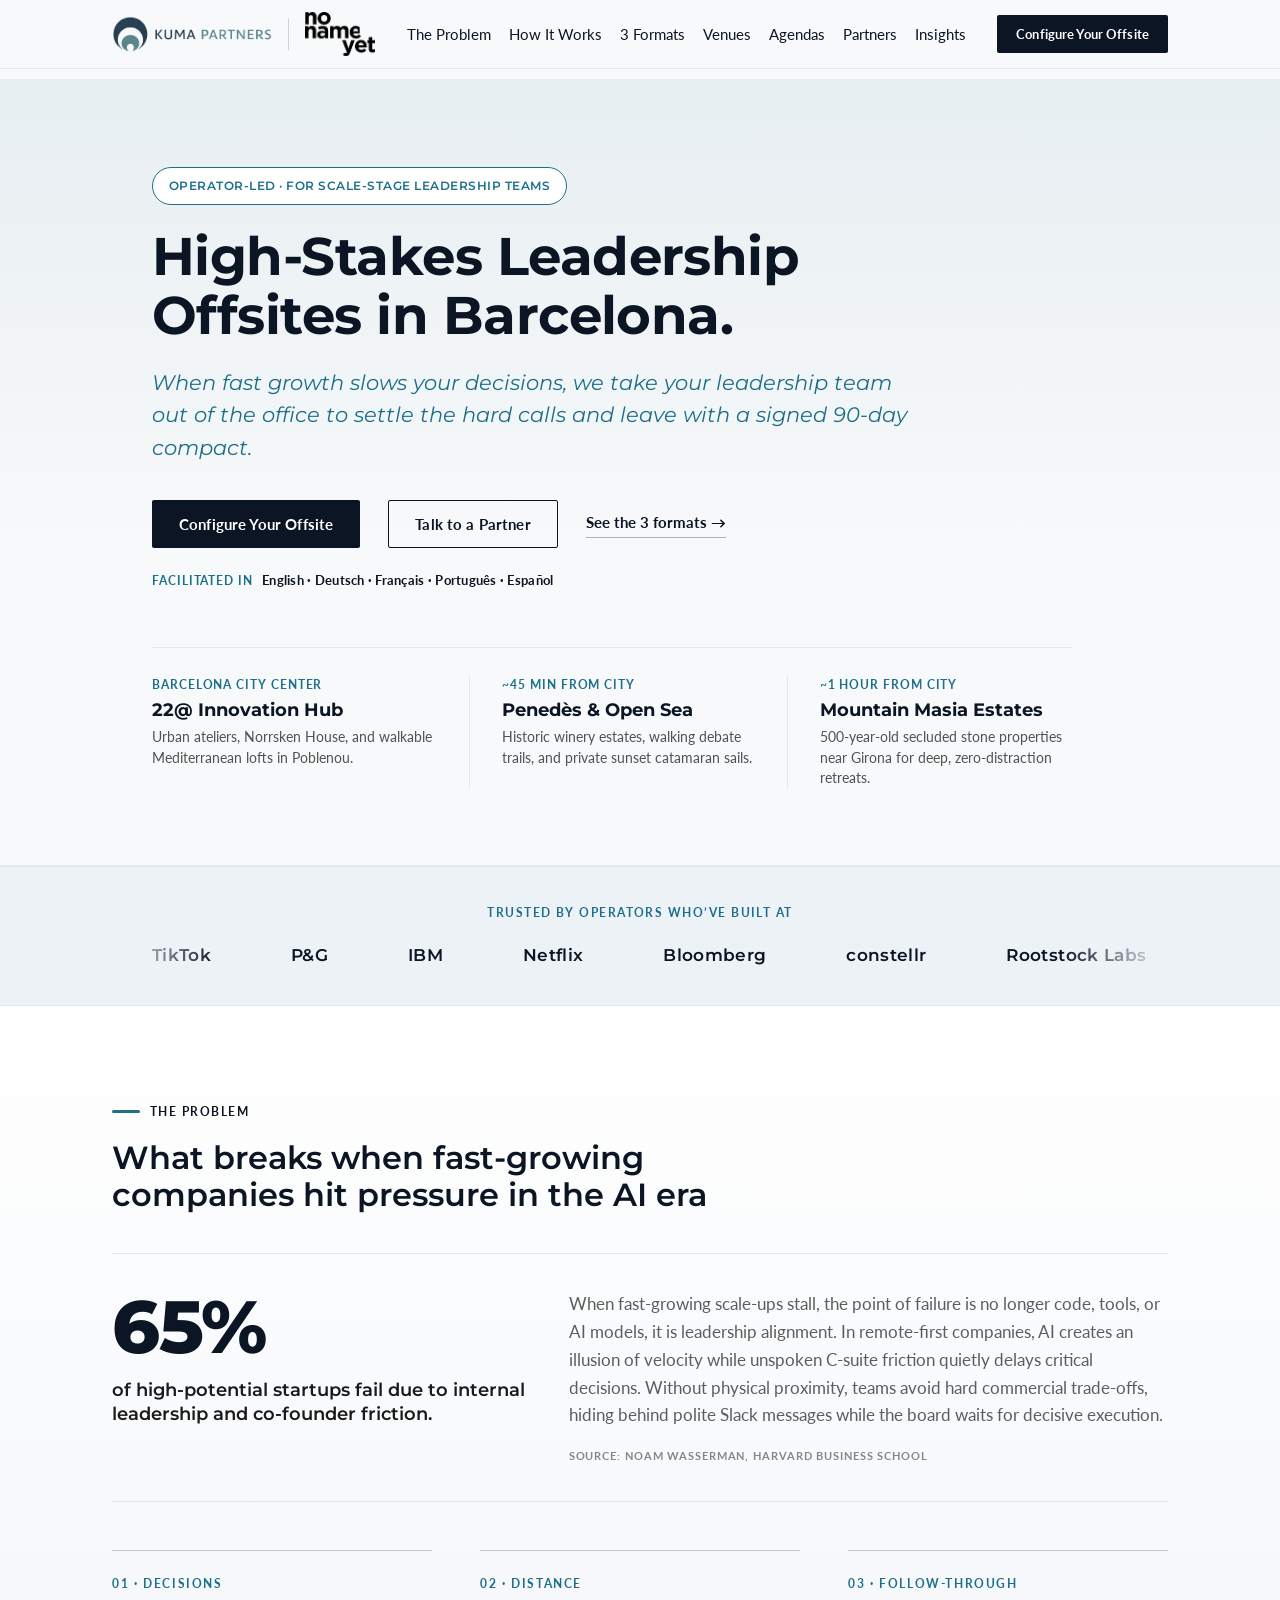
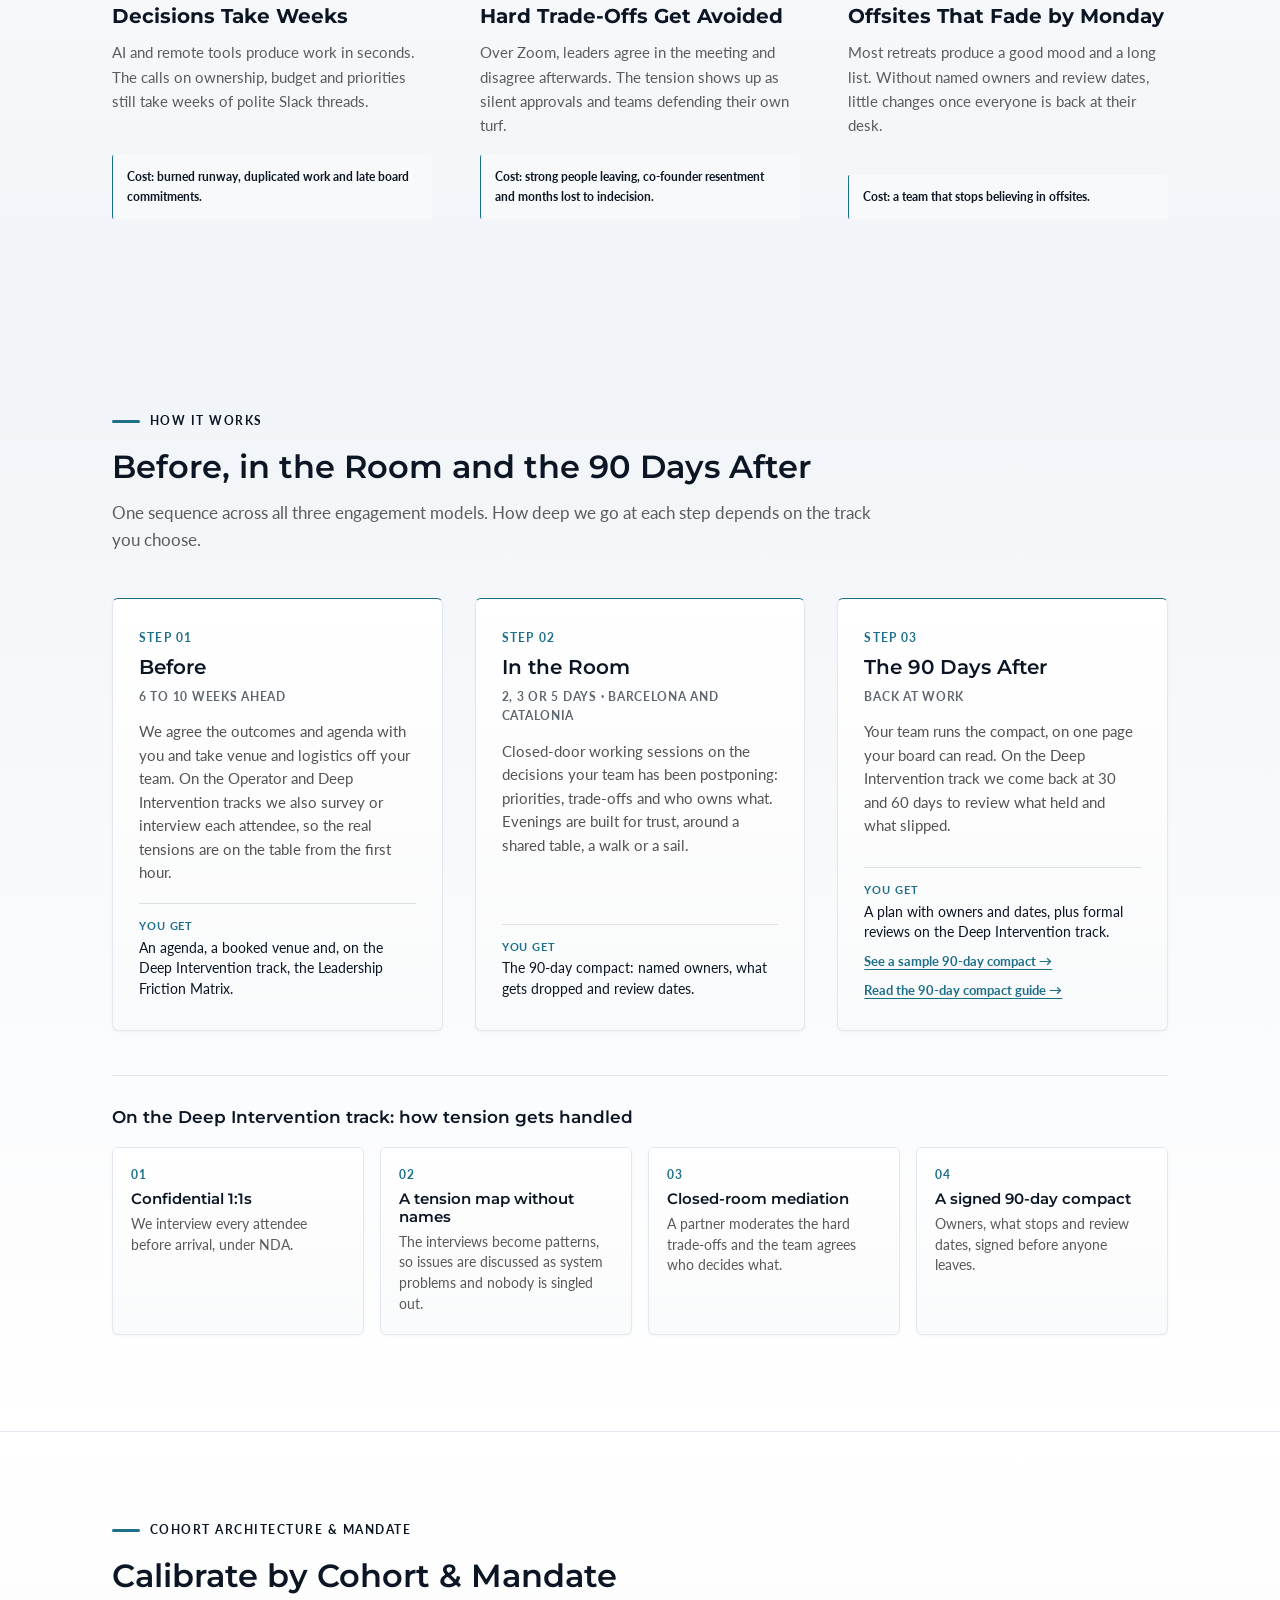
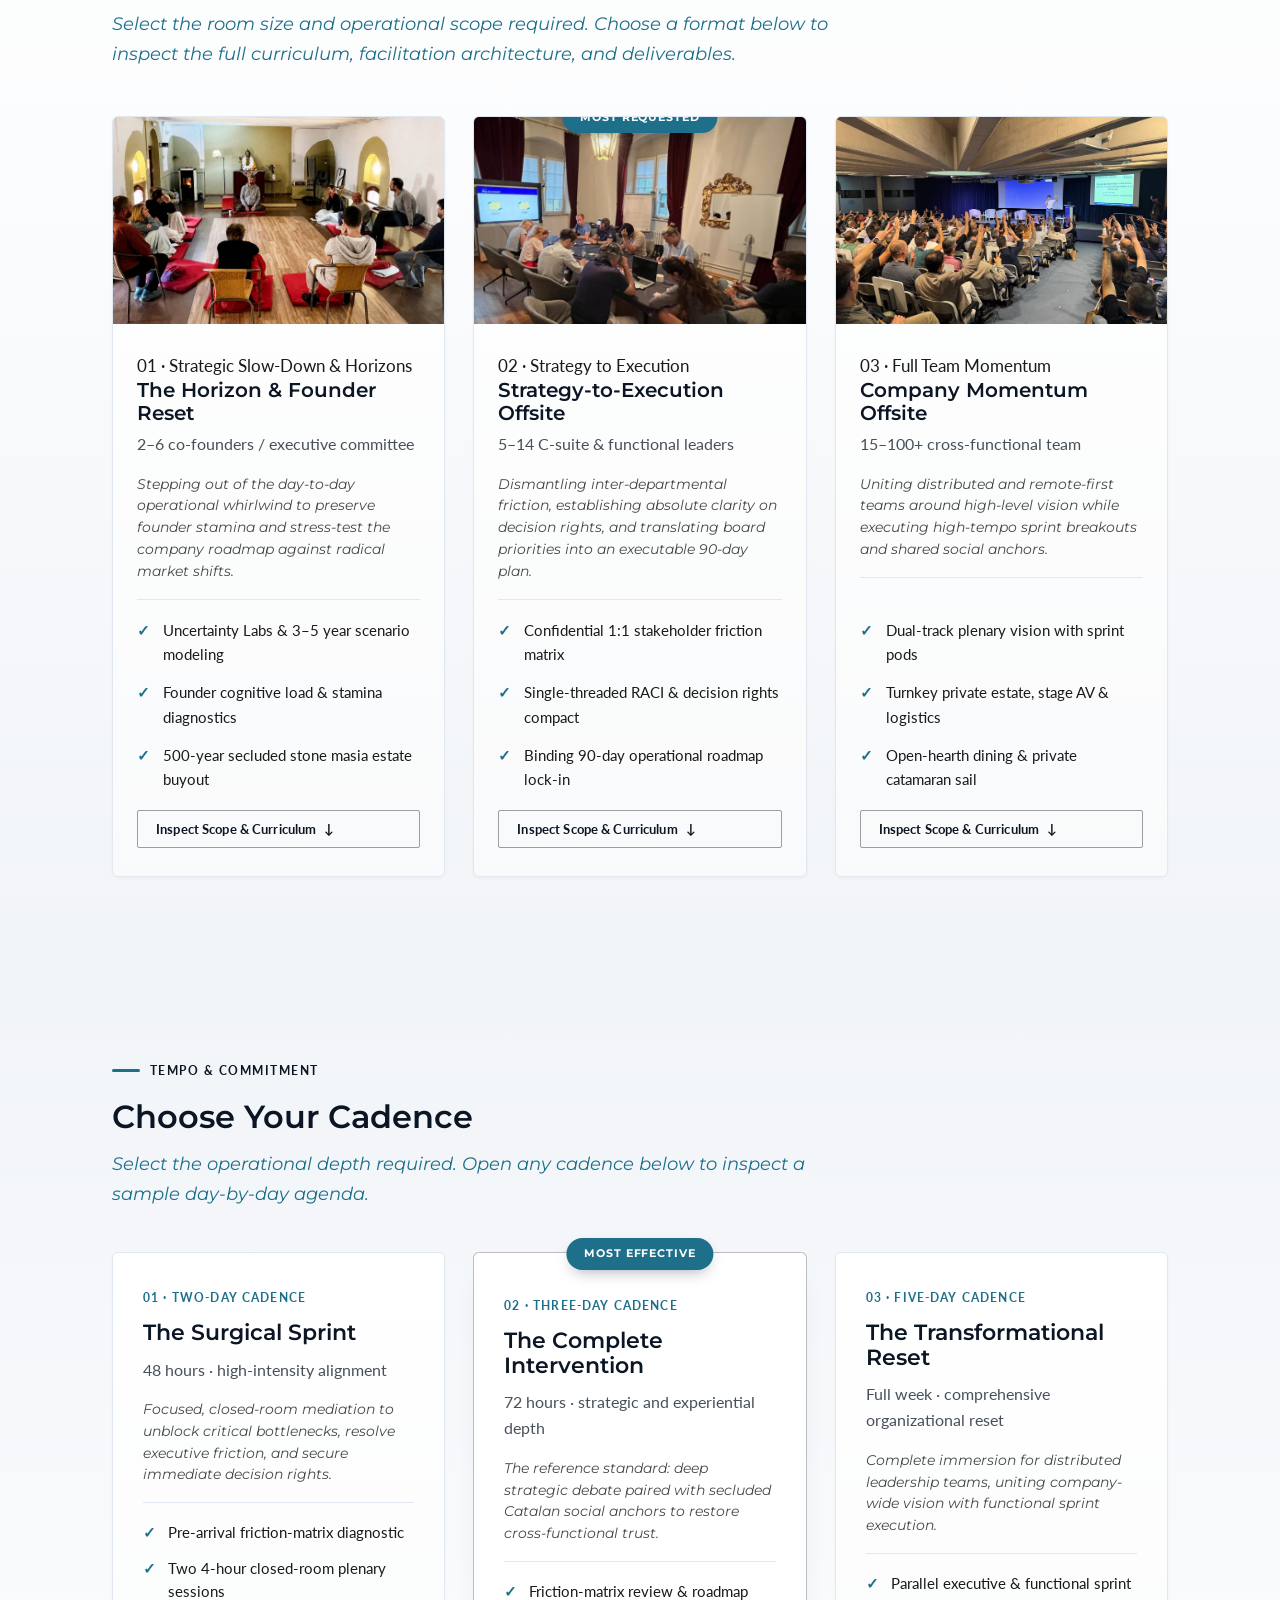
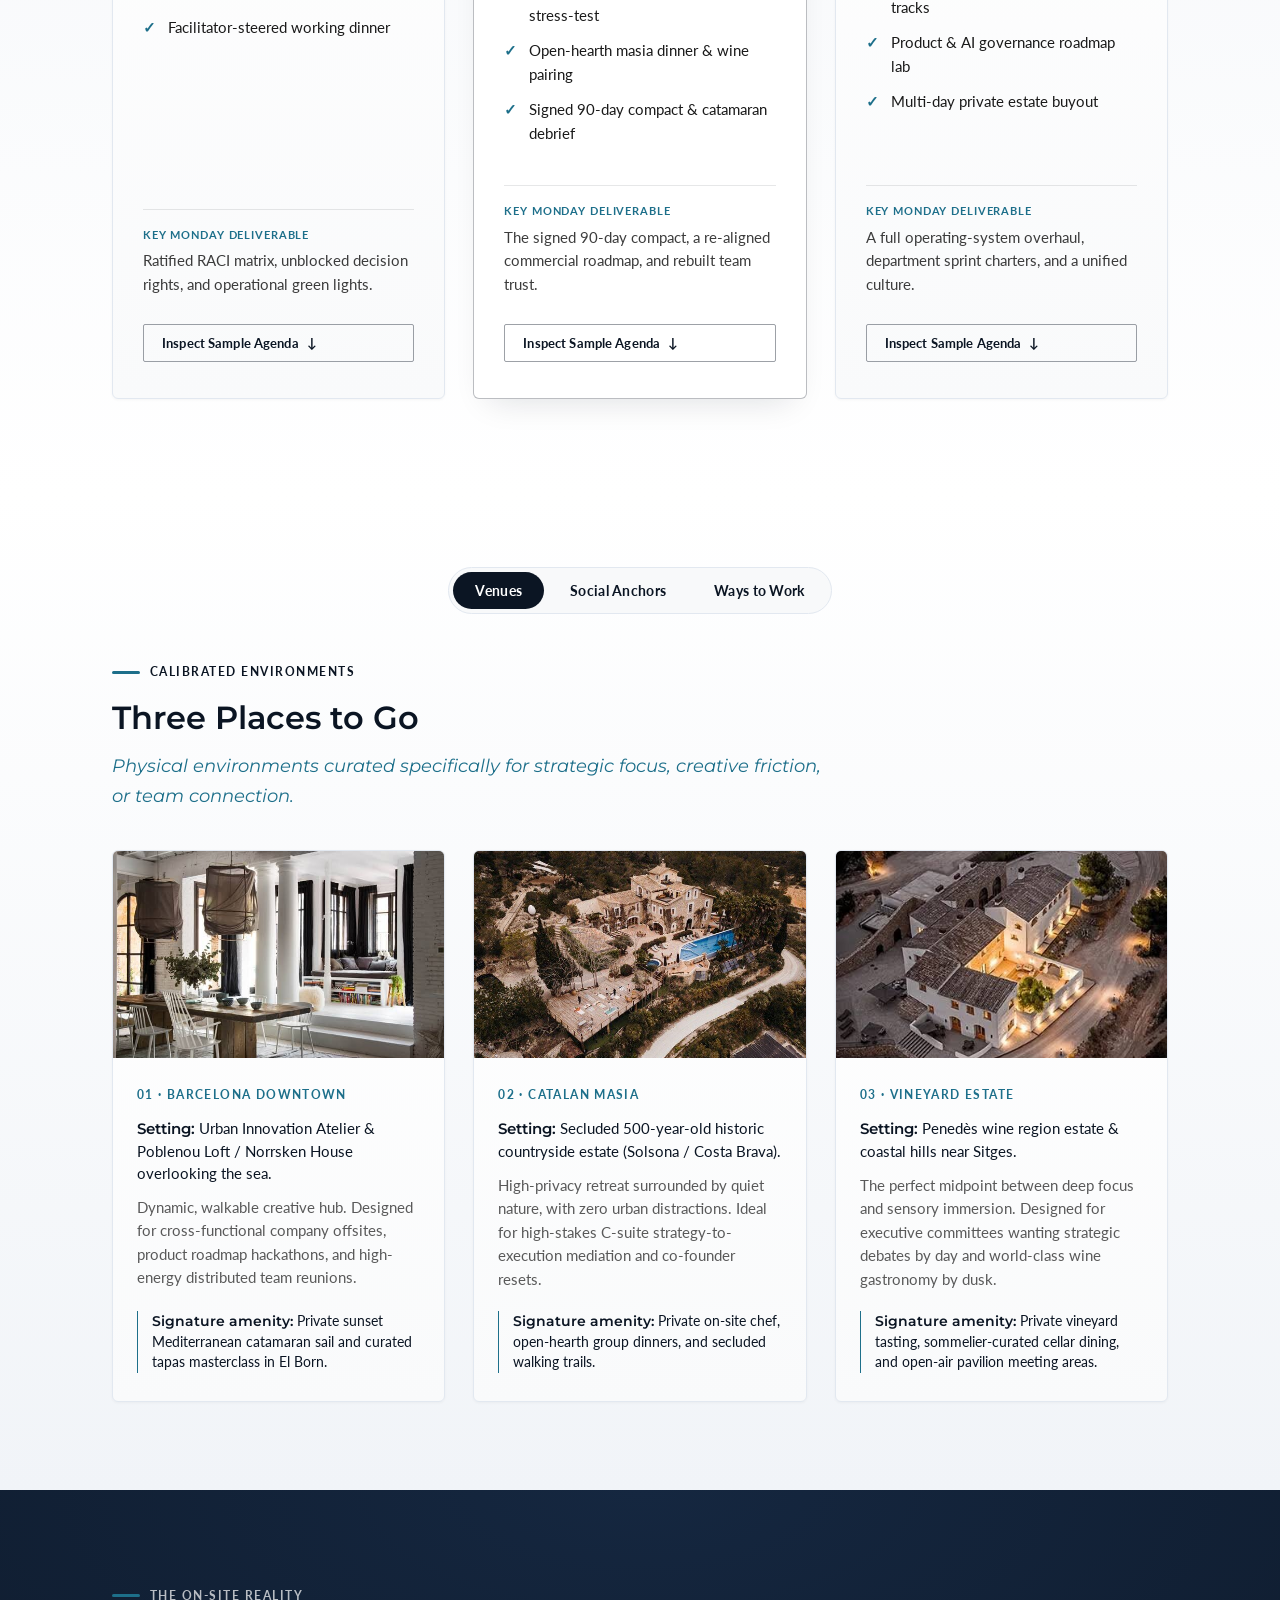
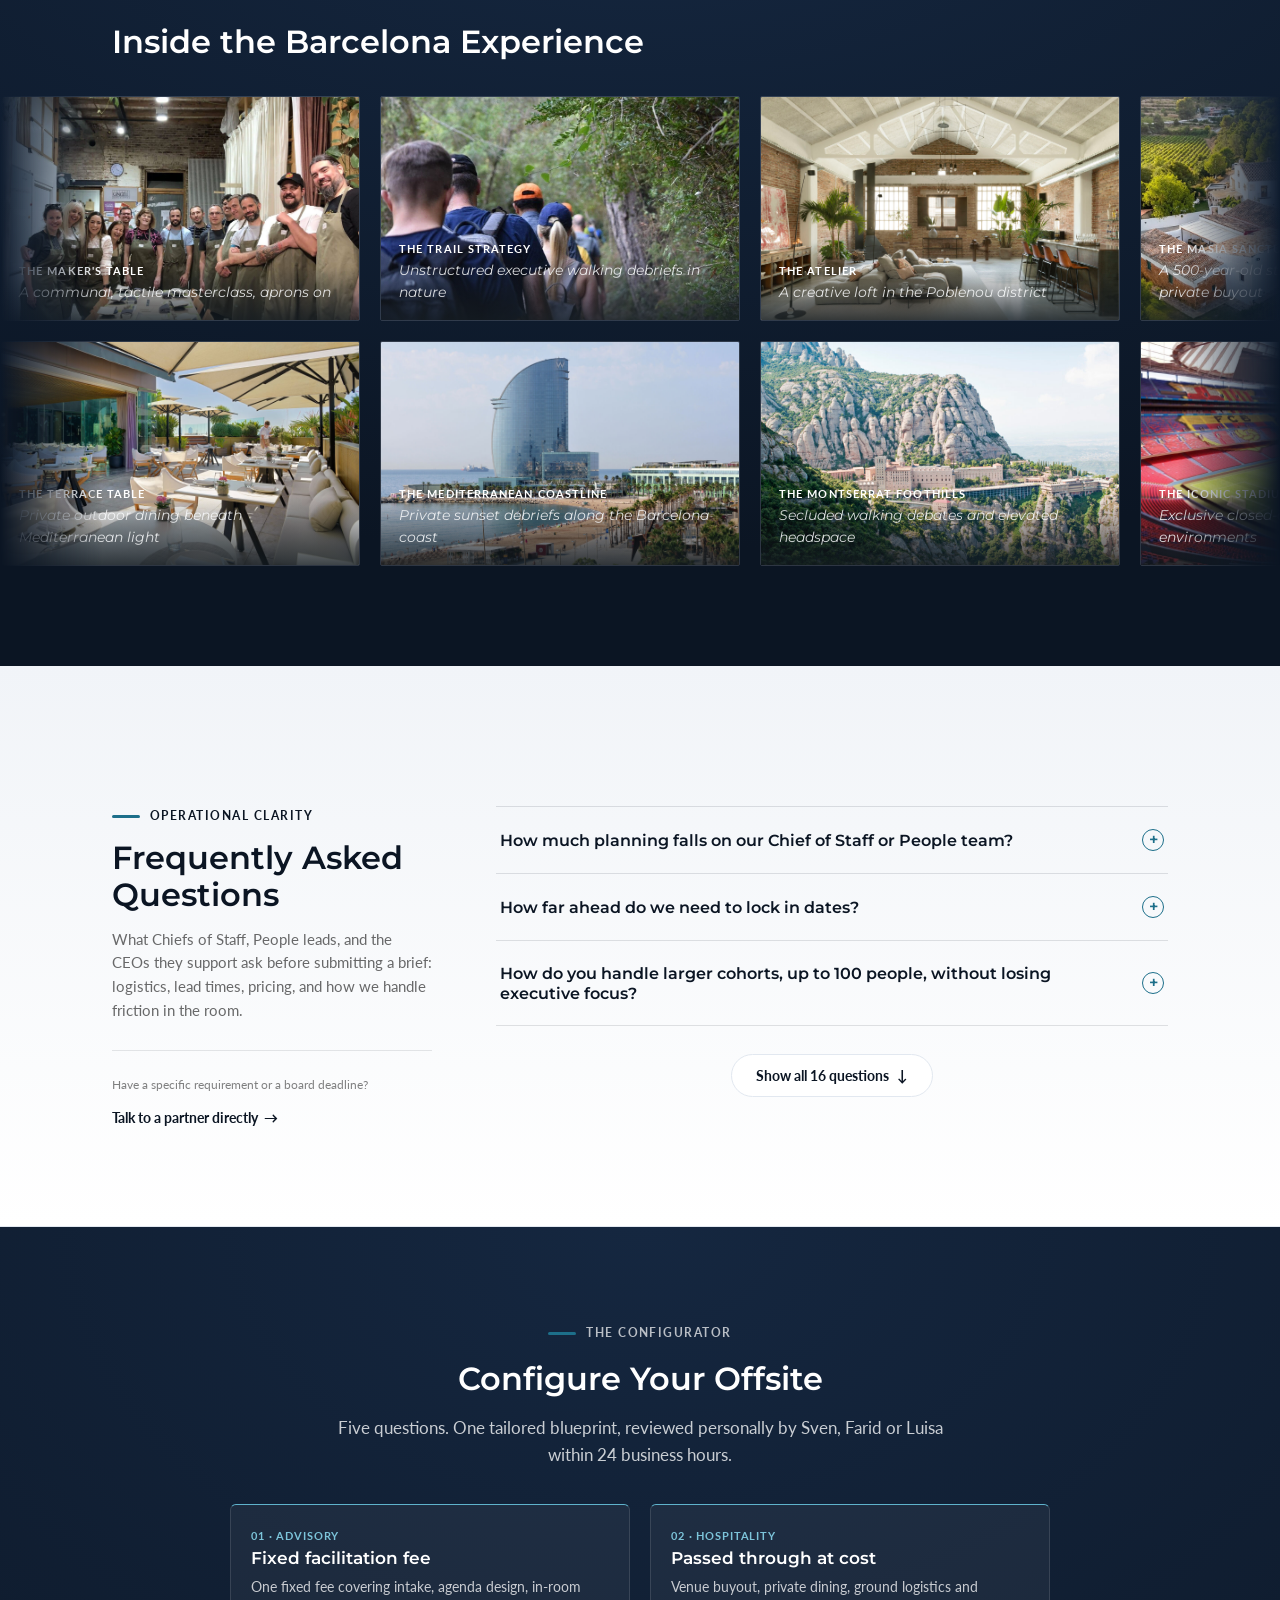
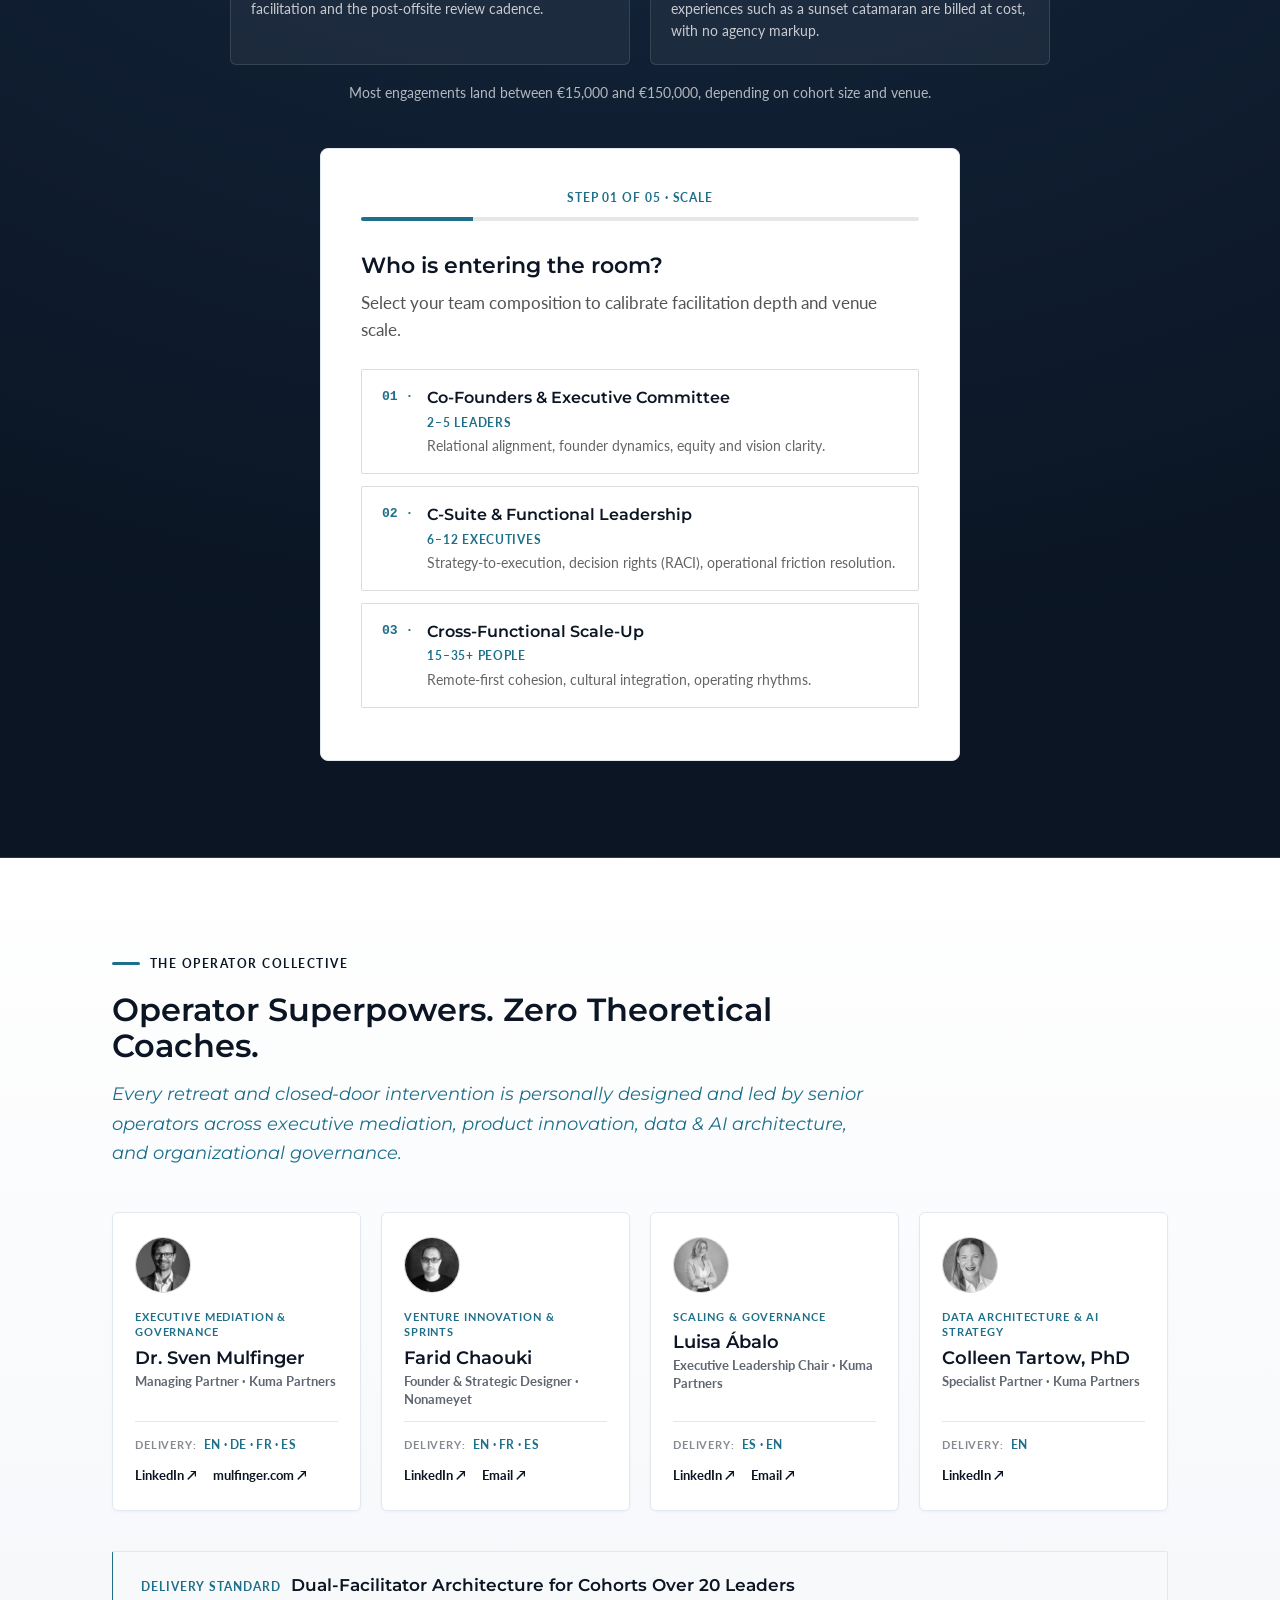
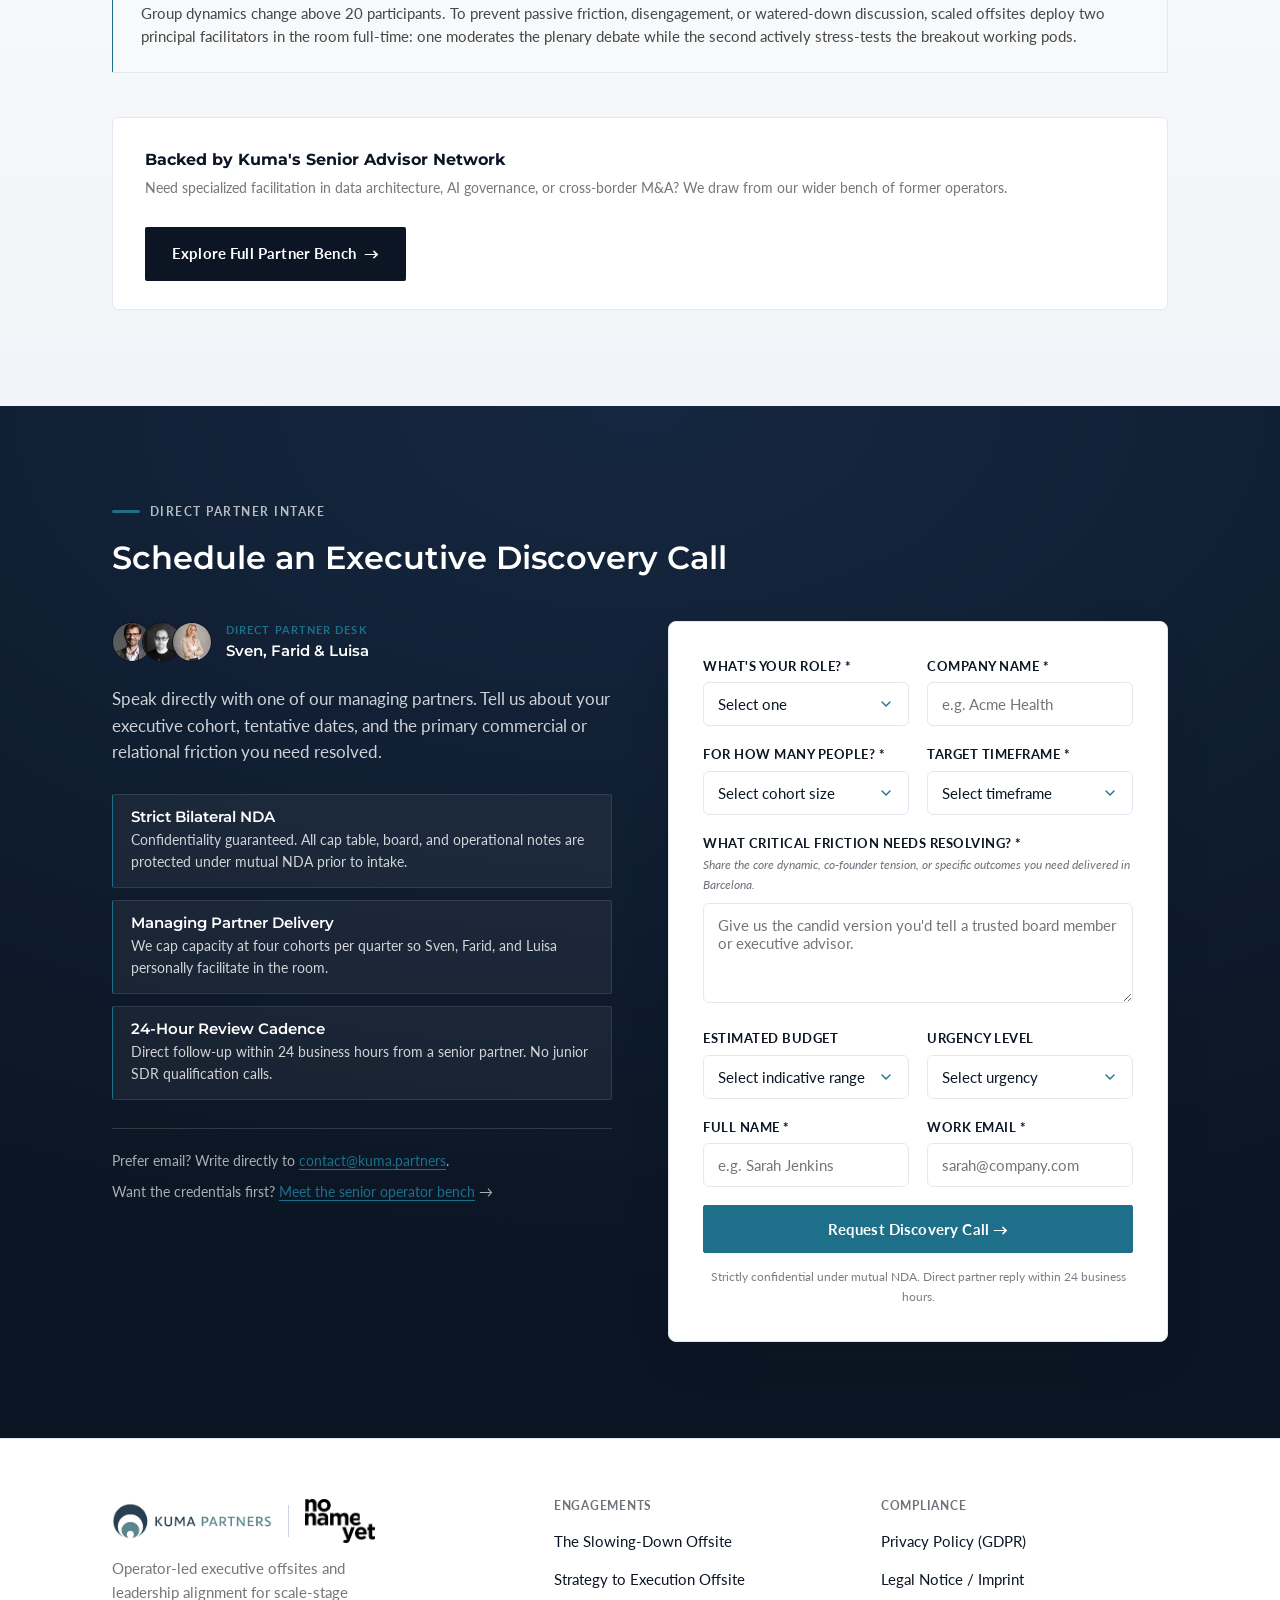
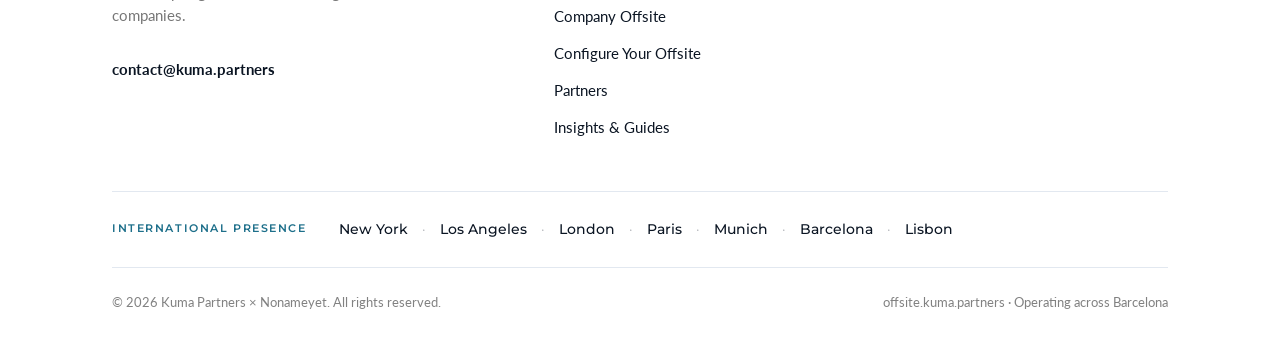
==== commit 43fff4e6: "Add files via upload" ====
--- a/index.html
+++ b/index.html
@@ -1669,6 +1669,7 @@
 
       <div class="partner-grid partner-grid-4">
 
+        <div class="partner-card-slot">
         <div class="partner-card-lg partner-card-editorial">
           <div class="partner-card-top">
             <div class="partner-photo">
@@ -1677,18 +1678,24 @@
             <span class="partner-superpower">Executive Mediation &amp; Governance</span>
             <h3>Dr. Sven Mulfinger</h3>
             <span class="role">Managing Partner &middot; Kuma Partners</span>
-            <p class="partner-bio">Specializes in high-stakes C-suite mediation, cross-border M&amp;A alignment, and resolving structural co-founder friction. Translates unexpressed executive conflict into single-threaded RACI ownership and binding 90-day execution compacts.</p>
+            <div class="partner-bio-drawer">
+              <div class="partner-bio-drawer-inner">
+                <p class="partner-bio">Specializes in high-stakes C-suite mediation, cross-border M&amp;A alignment, and resolving structural co-founder friction. Translates unexpressed executive conflict into single-threaded RACI ownership and binding 90-day execution compacts.</p>
+              </div>
+            </div>
           </div>
 
           <div class="partner-card-bottom">
-            <div class="partner-languages-line" aria-label="Delivery languages: English, German, French, Portuguese, Spanish"><span>Delivery:</span> <abbr title="English">EN</abbr> &middot; <abbr title="German">DE</abbr> &middot; <abbr title="French">FR</abbr> &middot; <abbr title="Portuguese">PT</abbr> &middot; <abbr title="Spanish">ES</abbr></div>
+            <div class="partner-languages-line" aria-label="Delivery languages: English, German, French, Spanish"><span>Delivery:</span> <abbr title="English">EN</abbr> &middot; <abbr title="German">DE</abbr> &middot; <abbr title="French">FR</abbr> &middot; <abbr title="Spanish">ES</abbr></div>
             <div class="partner-links-line">
               <a href="https://www.linkedin.com/in/svenmulfinger" target="_blank" rel="noopener noreferrer">LinkedIn &#8599;</a>
               <a href="https://www.mulfinger.com" target="_blank" rel="noopener noreferrer">mulfinger.com &#8599;</a>
             </div>
           </div>
         </div>
-
+        </div>
+
+        <div class="partner-card-slot">
         <div class="partner-card-lg partner-card-editorial">
           <div class="partner-card-top">
             <div class="partner-photo">
@@ -1697,7 +1704,11 @@
             <span class="partner-superpower">Venture Innovation &amp; Sprints</span>
             <h3>Farid Chaouki</h3>
             <span class="role">Founder &amp; Strategic Designer &middot; Nonameyet</span>
-            <p class="partner-bio">Guides scale-ups and distributed leadership teams through rapid product innovation, enterprise AI roadmap stress-testing, and venture architecture. Creates high-tempo sprint environments that convert abstract strategy into validated execution.</p>
+            <div class="partner-bio-drawer">
+              <div class="partner-bio-drawer-inner">
+                <p class="partner-bio">Guides scale-ups and distributed leadership teams through rapid product innovation, enterprise AI roadmap stress-testing, and venture architecture. Creates high-tempo sprint environments that convert abstract strategy into validated execution.</p>
+              </div>
+            </div>
           </div>
 
           <div class="partner-card-bottom">
@@ -1708,7 +1719,9 @@
             </div>
           </div>
         </div>
-
+        </div>
+
+        <div class="partner-card-slot">
         <div class="partner-card-lg partner-card-editorial">
           <div class="partner-card-top">
             <div class="partner-photo">
@@ -1717,7 +1730,11 @@
             <span class="partner-superpower">Scaling &amp; Governance</span>
             <h3>Luisa &Aacute;balo</h3>
             <span class="role">Executive Leadership Chair &middot; Kuma Partners</span>
-            <p class="partner-bio">Specializes in enterprise governance, organizational scaling architecture, and CEO peer dynamics. Drives operational discipline, accountability cadences, and leadership team cohesion across high-growth international executive cohorts.</p>
+            <div class="partner-bio-drawer">
+              <div class="partner-bio-drawer-inner">
+                <p class="partner-bio">Specializes in enterprise governance, organizational scaling architecture, and CEO peer dynamics. Drives operational discipline, accountability cadences, and leadership team cohesion across high-growth international executive cohorts.</p>
+              </div>
+            </div>
           </div>
 
           <div class="partner-card-bottom">
@@ -1728,7 +1745,9 @@
             </div>
           </div>
         </div>
-
+        </div>
+
+        <div class="partner-card-slot">
         <div class="partner-card-lg partner-card-editorial">
           <div class="partner-card-top">
             <div class="partner-photo">
@@ -1737,7 +1756,11 @@
             <span class="partner-superpower">Data Architecture &amp; AI Strategy</span>
             <h3>Colleen Tartow, PhD</h3>
             <span class="role">Specialist Partner &middot; Kuma Partners</span>
-            <p class="partner-bio">25+ years driving end-to-end data architecture, enterprise AI implementation, and engineering transformation. Aligns technical roadmaps directly with C-suite commercial objectives and executive governance.</p>
+            <div class="partner-bio-drawer">
+              <div class="partner-bio-drawer-inner">
+                <p class="partner-bio">25+ years driving end-to-end data architecture, enterprise AI implementation, and engineering transformation. Aligns technical roadmaps directly with C-suite commercial objectives and executive governance.</p>
+              </div>
+            </div>
           </div>
 
           <div class="partner-card-bottom">
@@ -1746,6 +1769,7 @@
               <a href="https://www.linkedin.com/in/colleen-connors/" target="_blank" rel="noopener noreferrer">LinkedIn &#8599;</a>
             </div>
           </div>
+        </div>
         </div>
 
       </div>
--- a/configurator.css
+++ b/configurator.css
@@ -1124,47 +1124,74 @@
 .btn-secondary.btn-sm:hover{border-color:var(--navy);}
 
 /* =========================================================================
-   Operator cards on index.html (#collective): four equal-height editorial
-   cards. Bio always visible, languages on one line, links locked to the
-   bottom. No hover drawer.
-   ========================================================================= */
-.partner-grid-4{grid-template-columns:repeat(4,minmax(0,1fr)); gap:24px; align-items:stretch;}
+   Operator cards on index.html (#collective): four editorial cards, compact
+   at rest. With a mouse (1101px and wider) the bio opens directly under the
+   role on hover or keyboard focus, and the footer rides down with it.
+   Each card sits in a .partner-card-slot. app.js pins the slots to the
+   resting height (.is-pinned), so the open card grows over the content below
+   and the page itself never moves. Without JavaScript the card simply grows
+   in place. On touch screens and narrower layouts the bio is always open.
+   ========================================================================= */
+.partner-grid-4{grid-template-columns:repeat(4,minmax(0,1fr)); gap:20px; align-items:stretch;}
+.partner-card-slot{position:relative; display:flex;}
 .partner-card-editorial{
-  display:flex; flex-direction:column; justify-content:space-between; height:auto;
-  padding:28px 24px; background:#fff; border-radius:var(--radius-md); box-shadow:var(--card-sheen);
-  transition:border-color .2s ease, box-shadow .2s ease;
-}
-.partner-card-editorial:hover{border-color:rgba(var(--navy-rgb),.22); box-shadow:0 16px 36px -16px rgba(var(--navy-rgb),.12);}
-.partner-card-top{display:flex; flex-direction:column; flex:1;}
-.partner-card-editorial .partner-photo{width:64px; height:64px; margin-bottom:18px;}
+  flex:1; display:flex; flex-direction:column; justify-content:space-between; height:auto;
+  padding:24px 22px; background:#fff; border-radius:var(--radius-md); box-shadow:var(--card-sheen);
+  transition:border-color .25s ease, box-shadow .25s ease;
+}
+.partner-card-editorial:hover, .partner-card-editorial:focus-within{
+  border-color:rgba(var(--navy-rgb),.25); box-shadow:0 16px 36px -16px rgba(var(--navy-rgb),.14);
+}
+.partner-card-top{display:flex; flex-direction:column;}
+.partner-card-editorial .partner-photo{width:56px; height:56px; margin-bottom:16px;}
 .partner-superpower{
-  display:block; font-family:'Lato',Arial,sans-serif; font-size:.7rem; font-weight:700;
+  display:block; font-family:'Lato',Arial,sans-serif; font-size:.68rem; font-weight:700;
   text-transform:uppercase; letter-spacing:.08em; line-height:1.45; color:var(--teal); margin-bottom:6px;
 }
-.partner-card-editorial h3{font-size:1.18rem; line-height:1.25; margin:0 0 4px;}
+.partner-card-editorial h3{font-size:1.15rem; line-height:1.25; margin:0 0 4px;}
 .partner-card-editorial .role{
   display:block; font-family:'Lato',Arial,sans-serif; font-size:.8rem; font-weight:700; line-height:1.4;
-  color:rgba(var(--navy-rgb),.65); margin-bottom:16px;
-}
-.partner-card-editorial .partner-bio{font-size:.88rem; line-height:1.55; color:rgba(26,26,26,.78); margin:0 0 20px;}
+  color:rgba(var(--navy-rgb),.65); margin-bottom:12px;
+}
+.partner-bio-drawer{display:grid; grid-template-rows:1fr;}
+.partner-bio-drawer-inner{overflow:hidden; min-height:0;}
+.partner-card-editorial .partner-bio{
+  font-size:.86rem; line-height:1.55; color:rgba(26,26,26,.78);
+  margin:0; padding:10px 0 14px; border-top:1px solid var(--hairline-color);
+}
 .partner-card-bottom{
-  margin-top:auto; padding-top:16px; border-top:1px solid var(--hairline-color);
-  display:flex; flex-direction:column; gap:12px;
+  margin-top:auto; padding-top:14px; border-top:1px solid var(--hairline-color);
+  display:flex; flex-direction:column; gap:10px;
 }
 .partner-languages-line{font-family:'Lato',Arial,sans-serif; font-size:.74rem; font-weight:700; letter-spacing:.02em; color:var(--teal); white-space:nowrap;}
 .partner-languages-line span{
-  font-size:.68rem; text-transform:uppercase; letter-spacing:.08em; color:rgba(var(--navy-rgb),.5); margin-right:4px;
+  font-size:.66rem; text-transform:uppercase; letter-spacing:.08em; color:rgba(var(--navy-rgb),.5); margin-right:4px;
 }
 .partner-languages-line abbr{text-decoration:none; cursor:help;}
 .partner-links-line{display:flex; align-items:center; flex-wrap:wrap; gap:6px 16px;}
 .partner-links-line a{
-  font-family:'Lato',Arial,sans-serif; font-weight:700; font-size:.82rem; color:var(--navy);
+  font-family:'Lato',Arial,sans-serif; font-weight:700; font-size:.8rem; color:var(--navy);
   text-decoration:none; transition:color .15s ease;
 }
 .partner-links-line a:hover{color:var(--teal);}
+
+@media (hover:hover) and (pointer:fine) and (min-width:1101px){
+  .partner-bio-drawer{grid-template-rows:0fr; transition:grid-template-rows .35s cubic-bezier(.16,1,.3,1);}
+  .partner-card-editorial:hover .partner-bio-drawer,
+  .partner-card-editorial:focus-within .partner-bio-drawer{grid-template-rows:1fr;}
+  .partner-grid-4.is-pinned .partner-card-editorial{position:absolute; top:0; left:0; right:0; min-height:100%;}
+  .partner-grid-4.is-pinned .partner-card-editorial:hover,
+  .partner-grid-4.is-pinned .partner-card-editorial:focus-within{z-index:10;}
+  /* used by app.js for one frame while it measures the resting height */
+  .partner-grid-4.is-measuring .partner-card-editorial{position:static; min-height:0;}
+  .partner-grid-4.is-measuring .partner-bio-drawer{grid-template-rows:0fr !important; transition:none;}
+}
 @media (max-width:1100px){
-  .partner-grid-4{grid-template-columns:repeat(2,minmax(0,1fr)); gap:20px;}
+  .partner-grid-4{grid-template-columns:repeat(2,minmax(0,1fr));}
 }
 @media (max-width:640px){
   .partner-grid-4{grid-template-columns:1fr;}
 }
+@media (prefers-reduced-motion: reduce){
+  .partner-bio-drawer{transition:none !important;}
+}
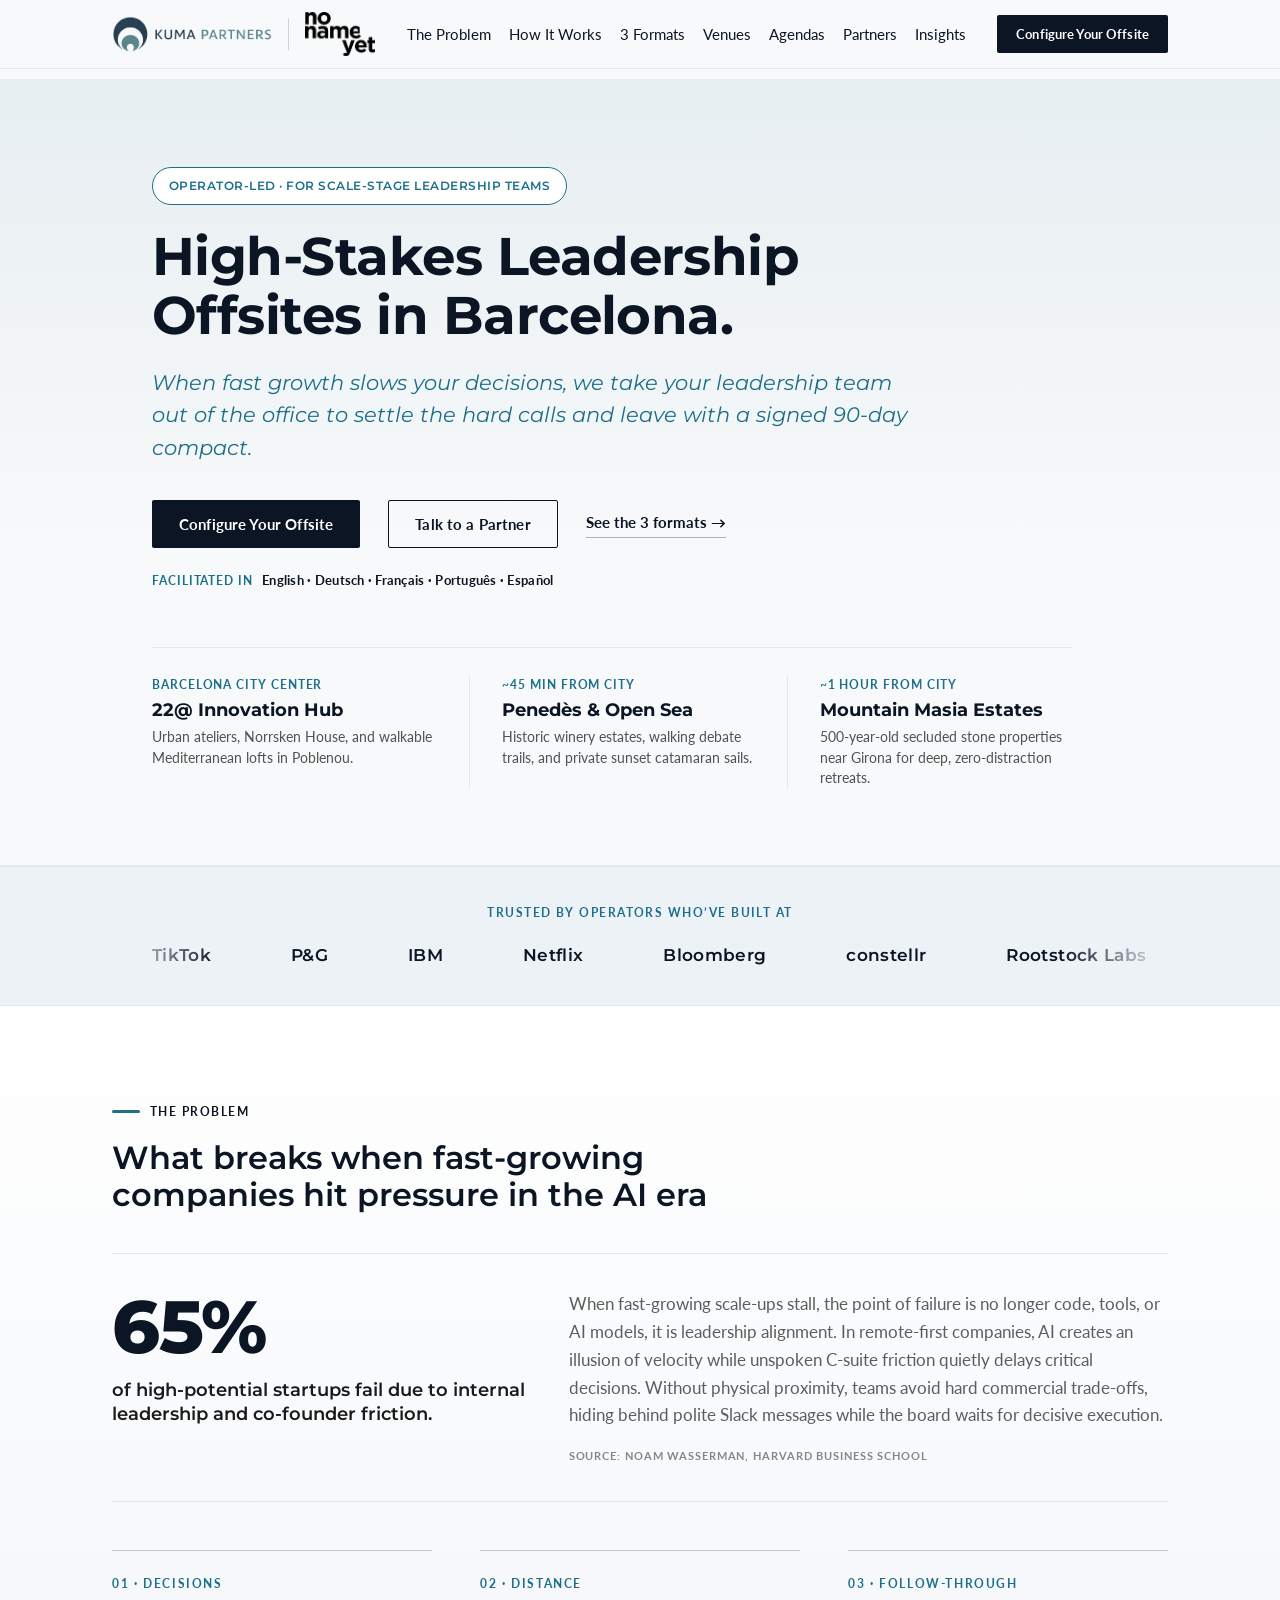
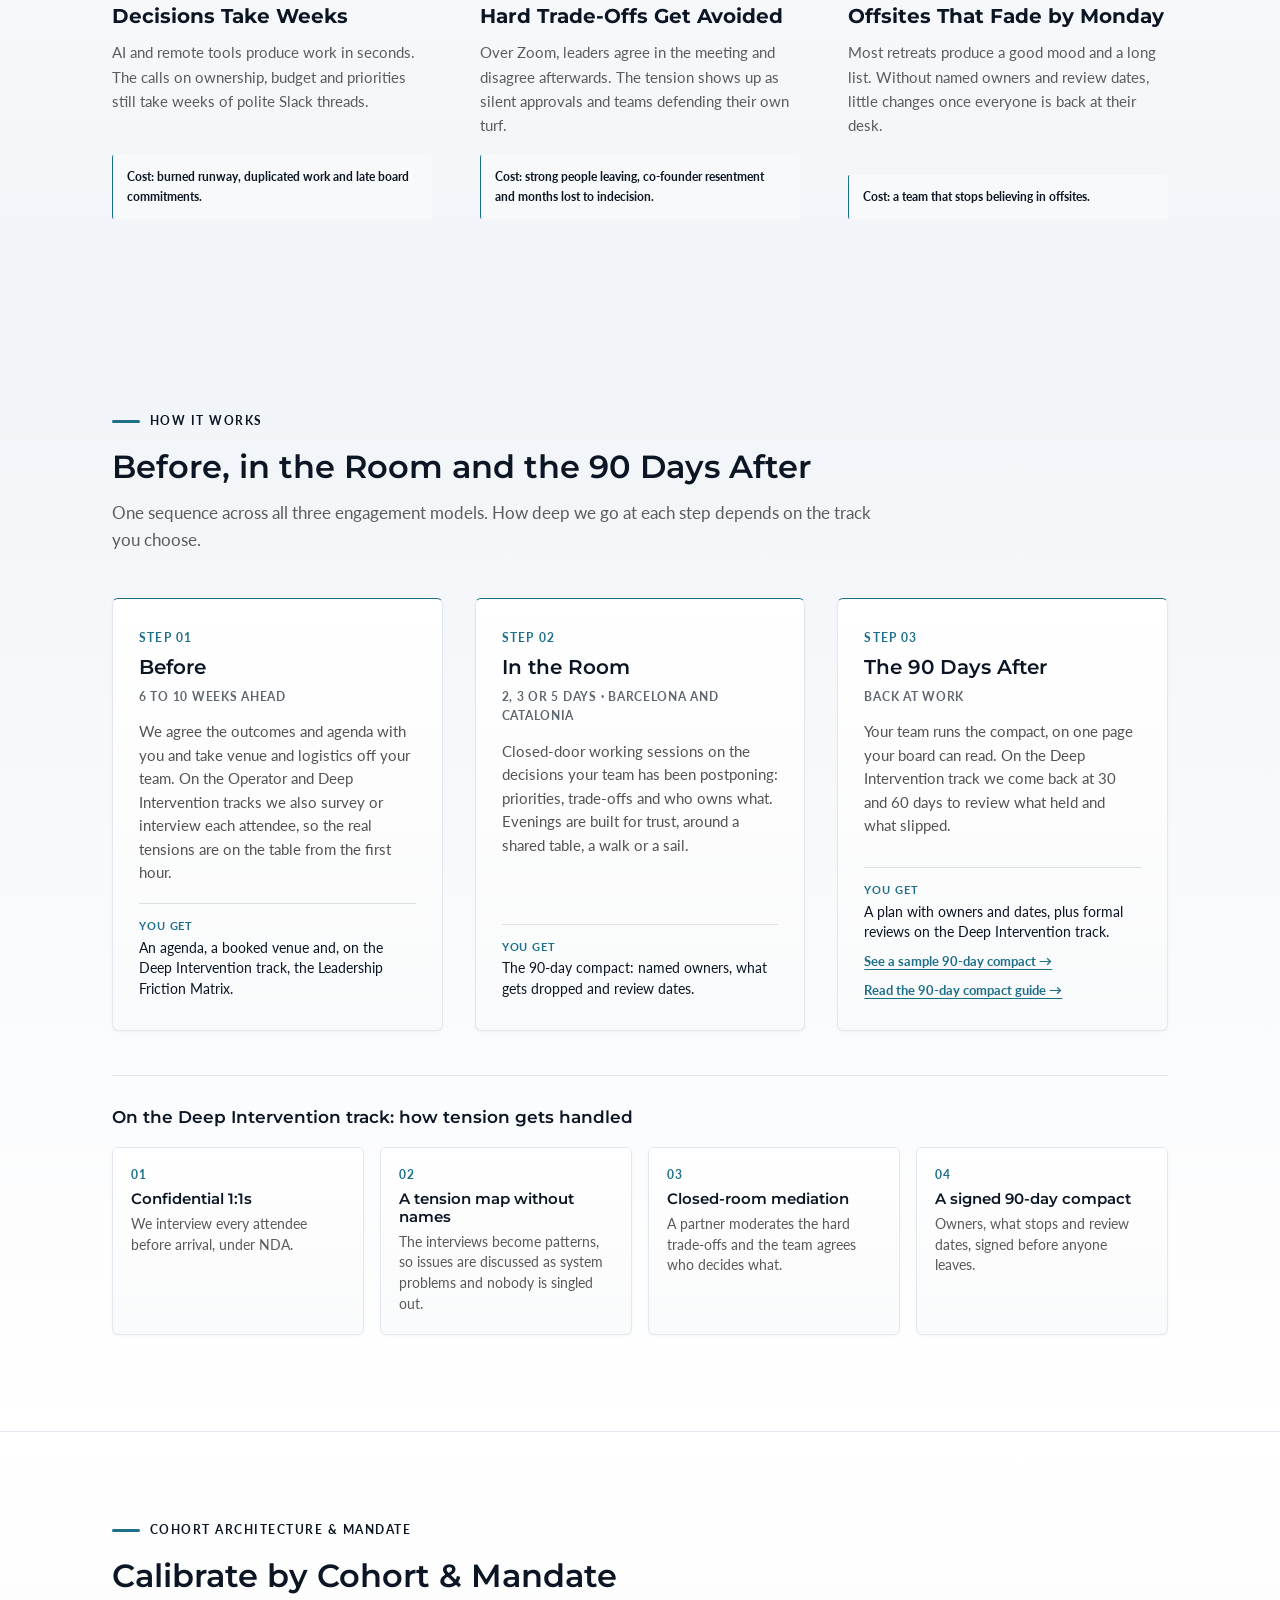
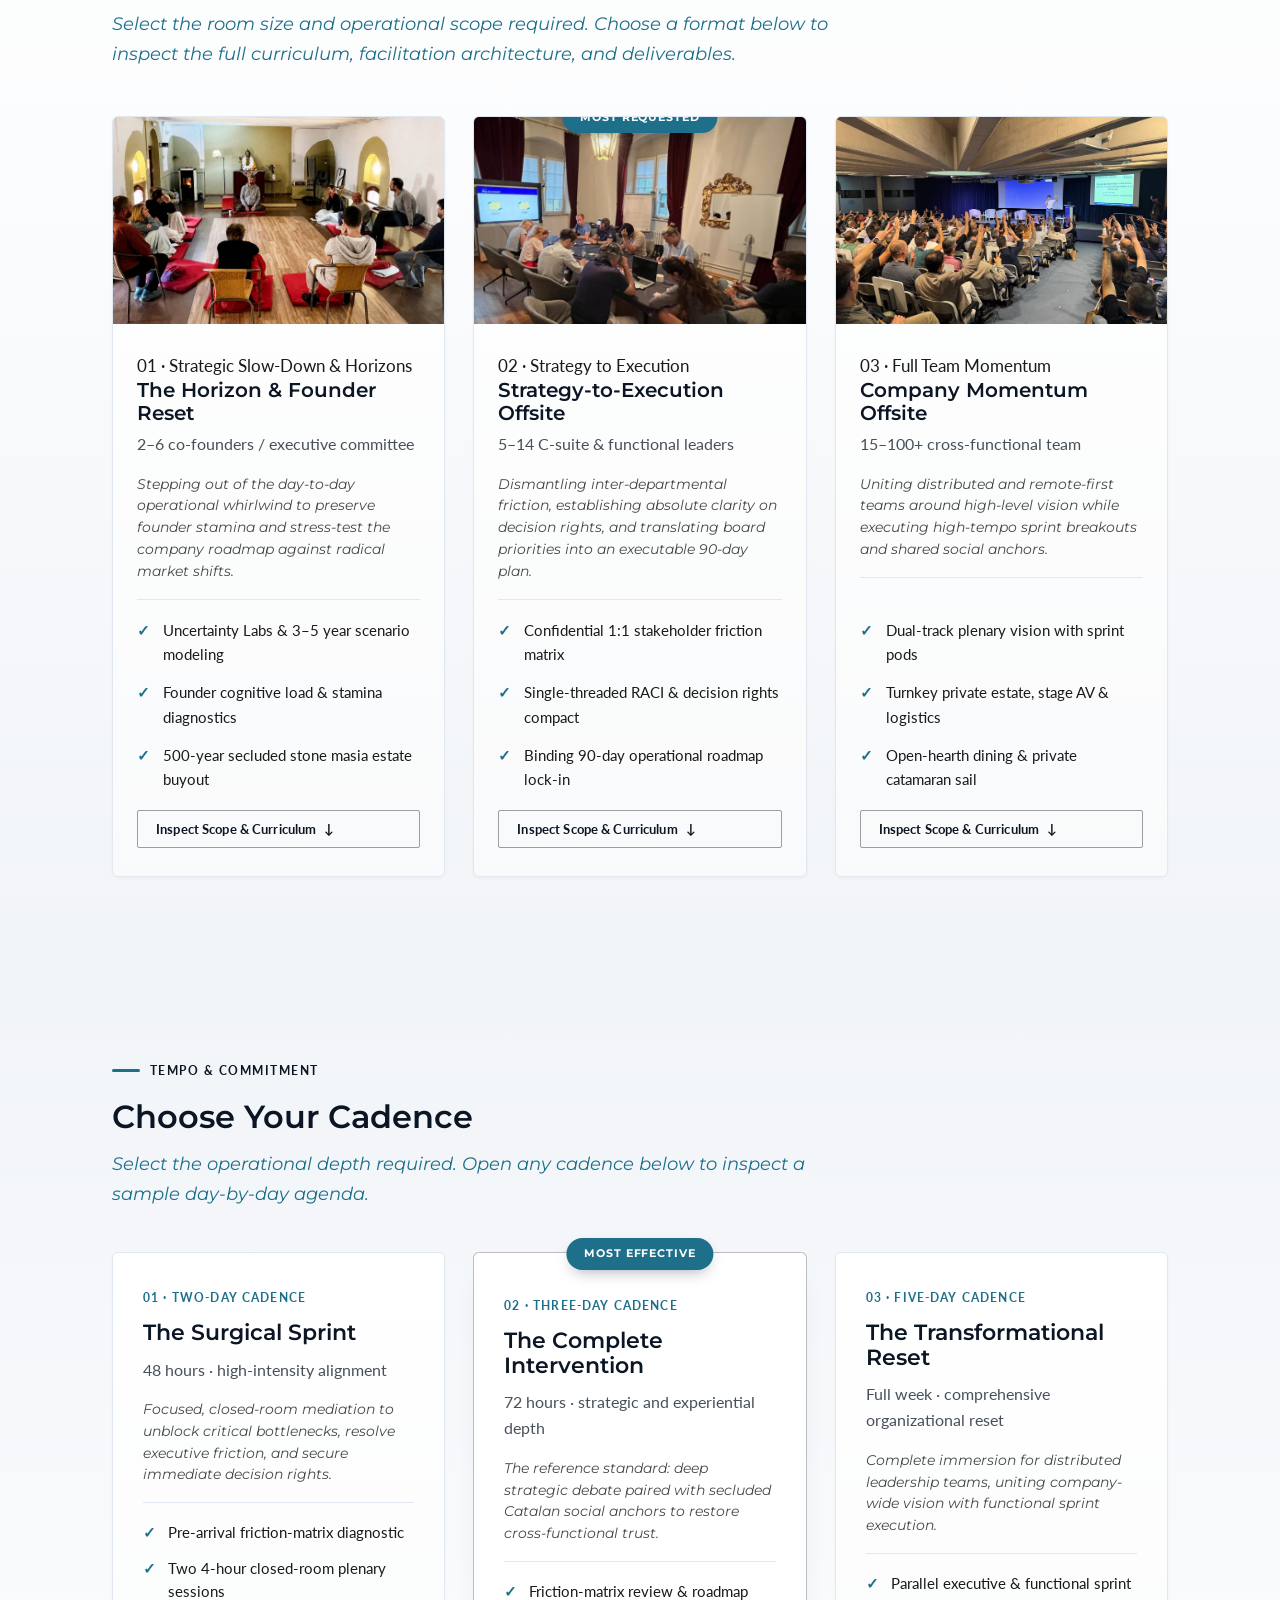
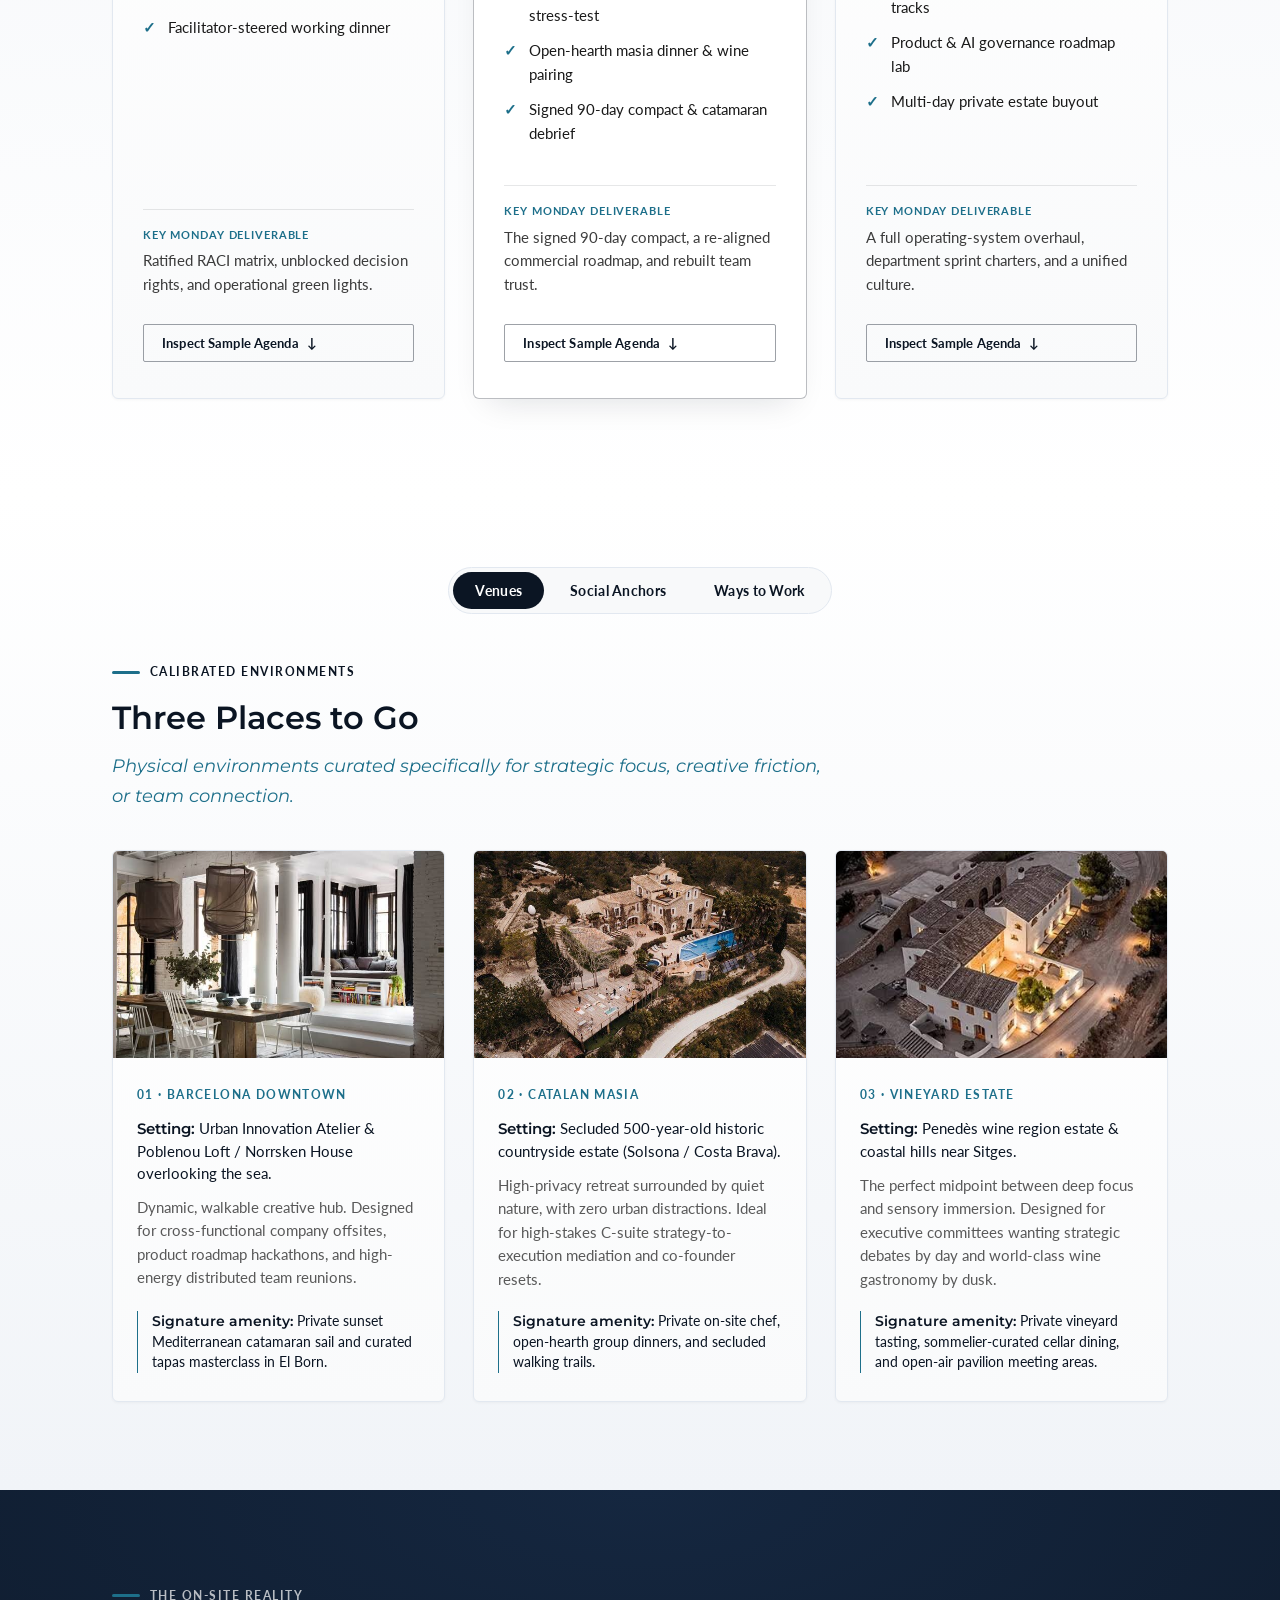
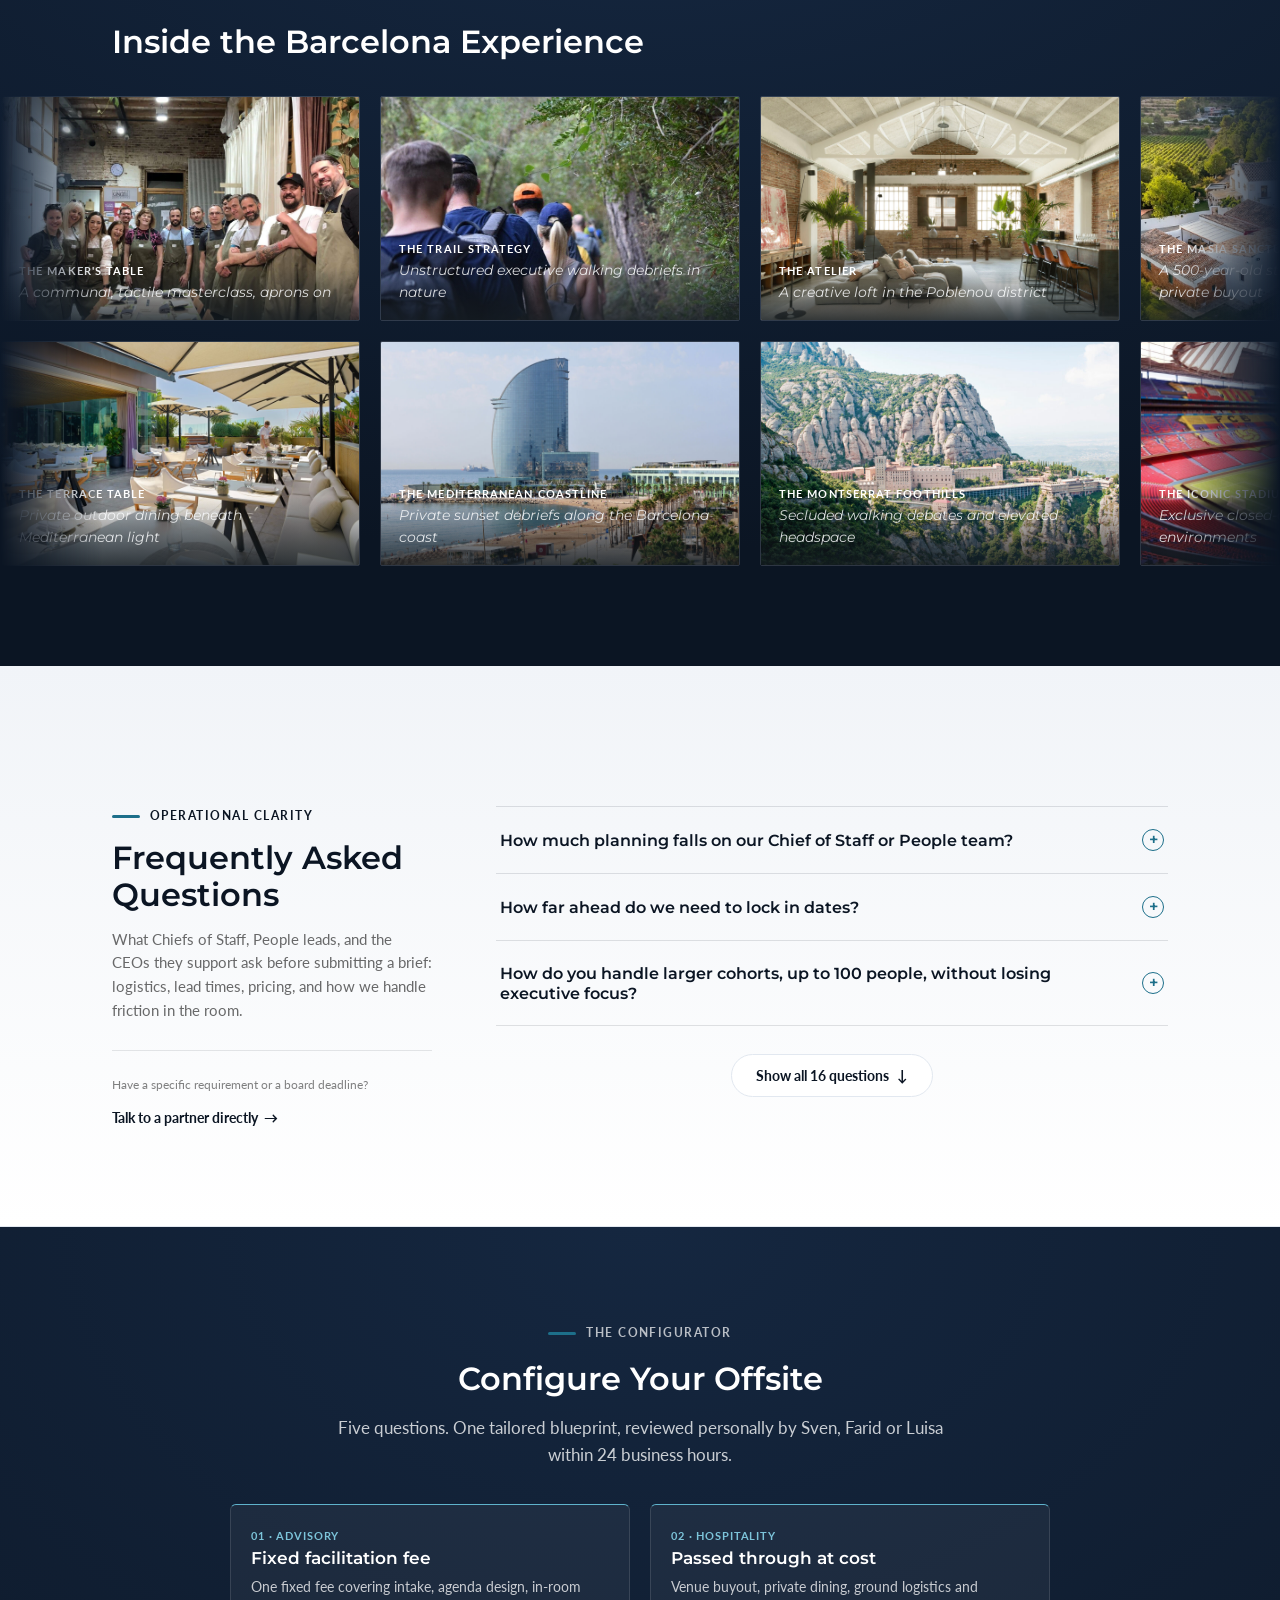
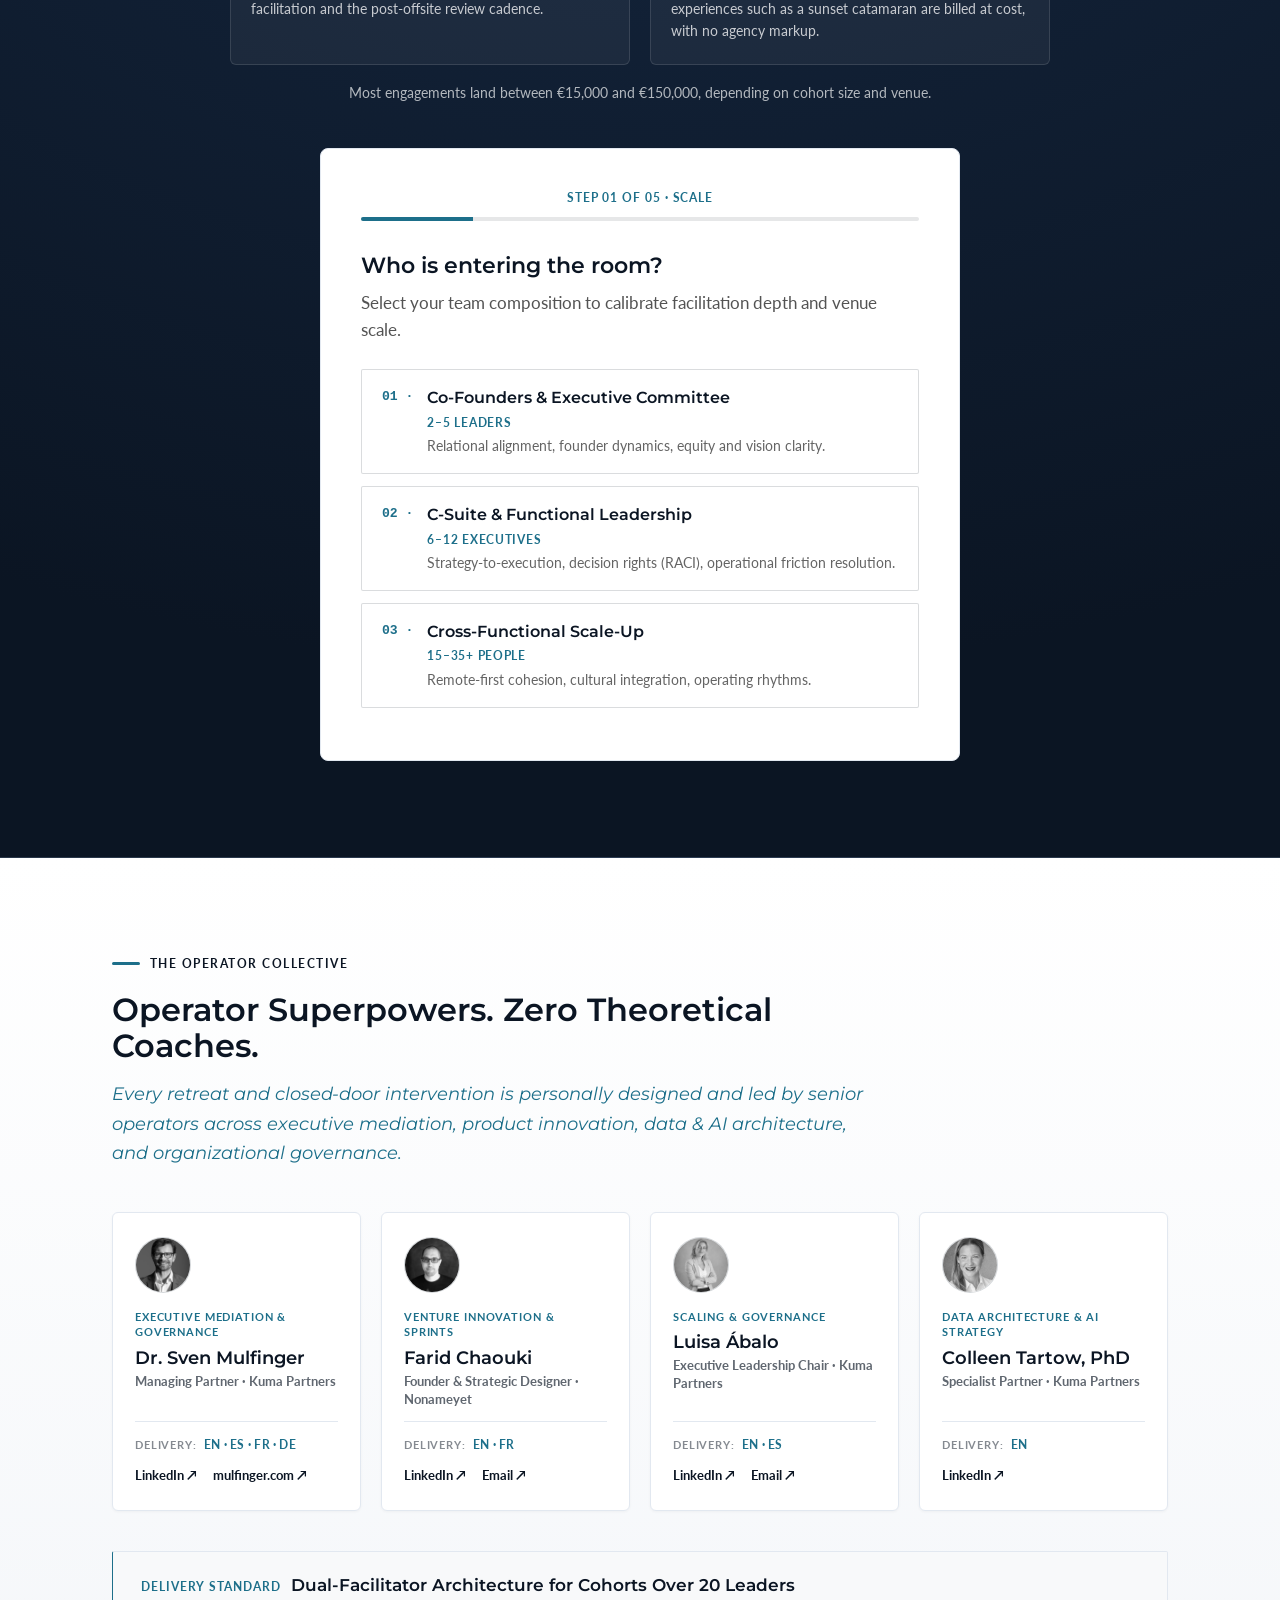
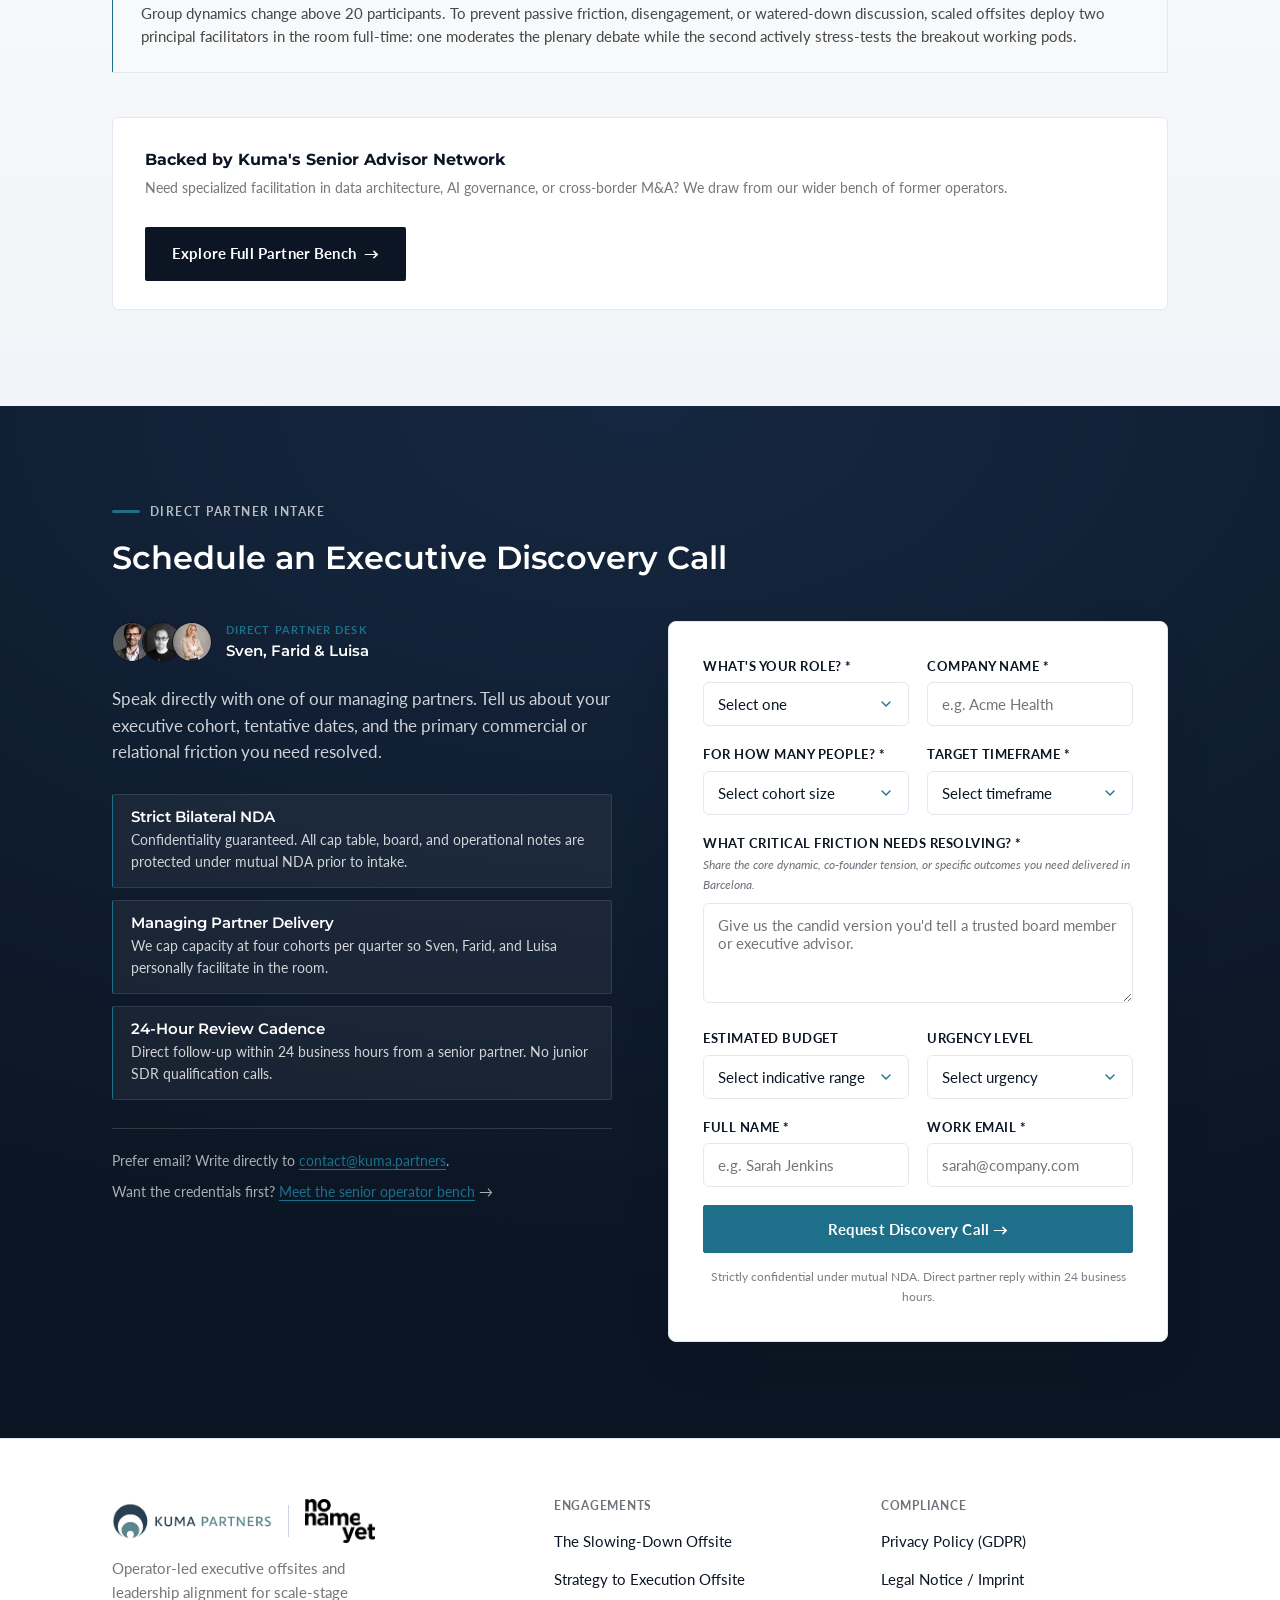
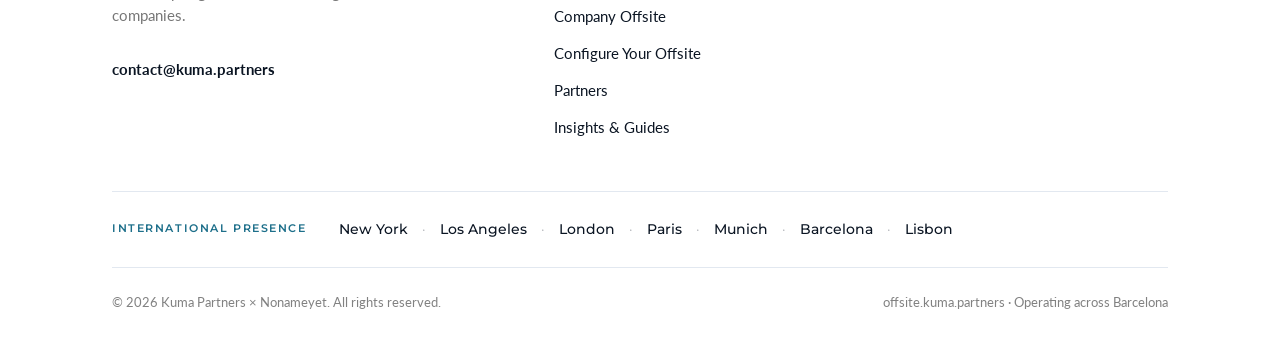
==== commit 64703f2b: "Add files via upload" ====
--- a/index.html
+++ b/index.html
@@ -1686,7 +1686,7 @@
           </div>
 
           <div class="partner-card-bottom">
-            <div class="partner-languages-line" aria-label="Delivery languages: English, German, French, Spanish"><span>Delivery:</span> <abbr title="English">EN</abbr> &middot; <abbr title="German">DE</abbr> &middot; <abbr title="French">FR</abbr> &middot; <abbr title="Spanish">ES</abbr></div>
+            <div class="partner-languages-line" aria-label="Delivery languages: English, Spanish, French, German"><span>Delivery:</span> <abbr title="English">EN</abbr> &middot; <abbr title="Spanish">ES</abbr> &middot; <abbr title="French">FR</abbr> &middot; <abbr title="German">DE</abbr></div>
             <div class="partner-links-line">
               <a href="https://www.linkedin.com/in/svenmulfinger" target="_blank" rel="noopener noreferrer">LinkedIn &#8599;</a>
               <a href="https://www.mulfinger.com" target="_blank" rel="noopener noreferrer">mulfinger.com &#8599;</a>
@@ -1712,7 +1712,7 @@
           </div>
 
           <div class="partner-card-bottom">
-            <div class="partner-languages-line" aria-label="Delivery languages: English, French, Spanish"><span>Delivery:</span> <abbr title="English">EN</abbr> &middot; <abbr title="French">FR</abbr> &middot; <abbr title="Spanish">ES</abbr></div>
+            <div class="partner-languages-line" aria-label="Delivery languages: English, French"><span>Delivery:</span> <abbr title="English">EN</abbr> &middot; <abbr title="French">FR</abbr></div>
             <div class="partner-links-line">
               <a href="https://www.linkedin.com/in/faridchaouki/" target="_blank" rel="noopener noreferrer">LinkedIn &#8599;</a>
               <a href="mailto:farid@nonameyet.com">Email &#8599;</a>
@@ -1738,7 +1738,7 @@
           </div>
 
           <div class="partner-card-bottom">
-            <div class="partner-languages-line" aria-label="Delivery languages: Spanish, English"><span>Delivery:</span> <abbr title="Spanish">ES</abbr> &middot; <abbr title="English">EN</abbr></div>
+            <div class="partner-languages-line" aria-label="Delivery languages: English, Spanish"><span>Delivery:</span> <abbr title="English">EN</abbr> &middot; <abbr title="Spanish">ES</abbr></div>
             <div class="partner-links-line">
               <a href="https://www.linkedin.com/in/luisaabaloperez/" target="_blank" rel="noopener noreferrer">LinkedIn &#8599;</a>
               <a href="mailto:luisa@kuma.partners">Email &#8599;</a>
--- a/configurator.css
+++ b/configurator.css
@@ -1179,12 +1179,12 @@
   .partner-bio-drawer{grid-template-rows:0fr; transition:grid-template-rows .35s cubic-bezier(.16,1,.3,1);}
   .partner-card-editorial:hover .partner-bio-drawer,
   .partner-card-editorial:focus-within .partner-bio-drawer{grid-template-rows:1fr;}
-  .partner-grid-4.is-pinned .partner-card-editorial{position:absolute; top:0; left:0; right:0; min-height:100%;}
-  .partner-grid-4.is-pinned .partner-card-editorial:hover,
-  .partner-grid-4.is-pinned .partner-card-editorial:focus-within{z-index:10;}
+  .is-pinned .partner-card-editorial{position:absolute; top:0; left:0; right:0; min-height:100%;}
+  .is-pinned .partner-card-editorial:hover,
+  .is-pinned .partner-card-editorial:focus-within{z-index:10;}
   /* used by app.js for one frame while it measures the resting height */
-  .partner-grid-4.is-measuring .partner-card-editorial{position:static; min-height:0;}
-  .partner-grid-4.is-measuring .partner-bio-drawer{grid-template-rows:0fr !important; transition:none;}
+  .is-measuring .partner-card-editorial{position:static; min-height:0;}
+  .is-measuring .partner-bio-drawer{grid-template-rows:0fr !important; transition:none;}
 }
 @media (max-width:1100px){
   .partner-grid-4{grid-template-columns:repeat(2,minmax(0,1fr));}
@@ -1195,3 +1195,20 @@
 @media (prefers-reduced-motion: reduce){
   .partner-bio-drawer{transition:none !important;}
 }
+
+/* =========================================================================
+   partners.html: both card grids use the editorial card from index.html
+   (.partner-card-editorial in a .partner-card-slot), including the inline
+   bio on hover. The bench (.bench-grid) is three across, with the client
+   badges in the card footer under the language line.
+   ========================================================================= */
+.bench-grid{display:grid; grid-template-columns:repeat(3,minmax(0,1fr)); gap:24px; align-items:stretch;}
+.partner-card-editorial h4{font-size:1.1rem; line-height:1.25; margin:0 0 12px;}
+.partner-card-editorial .client-badges{margin-top:0;}
+.partner-card-editorial[tabindex]:focus-visible{outline:2px solid var(--teal); outline-offset:2px;}
+@media (max-width:1100px){
+  .bench-grid{grid-template-columns:repeat(2,minmax(0,1fr)); gap:20px;}
+}
+@media (max-width:640px){
+  .bench-grid{grid-template-columns:1fr;}
+}
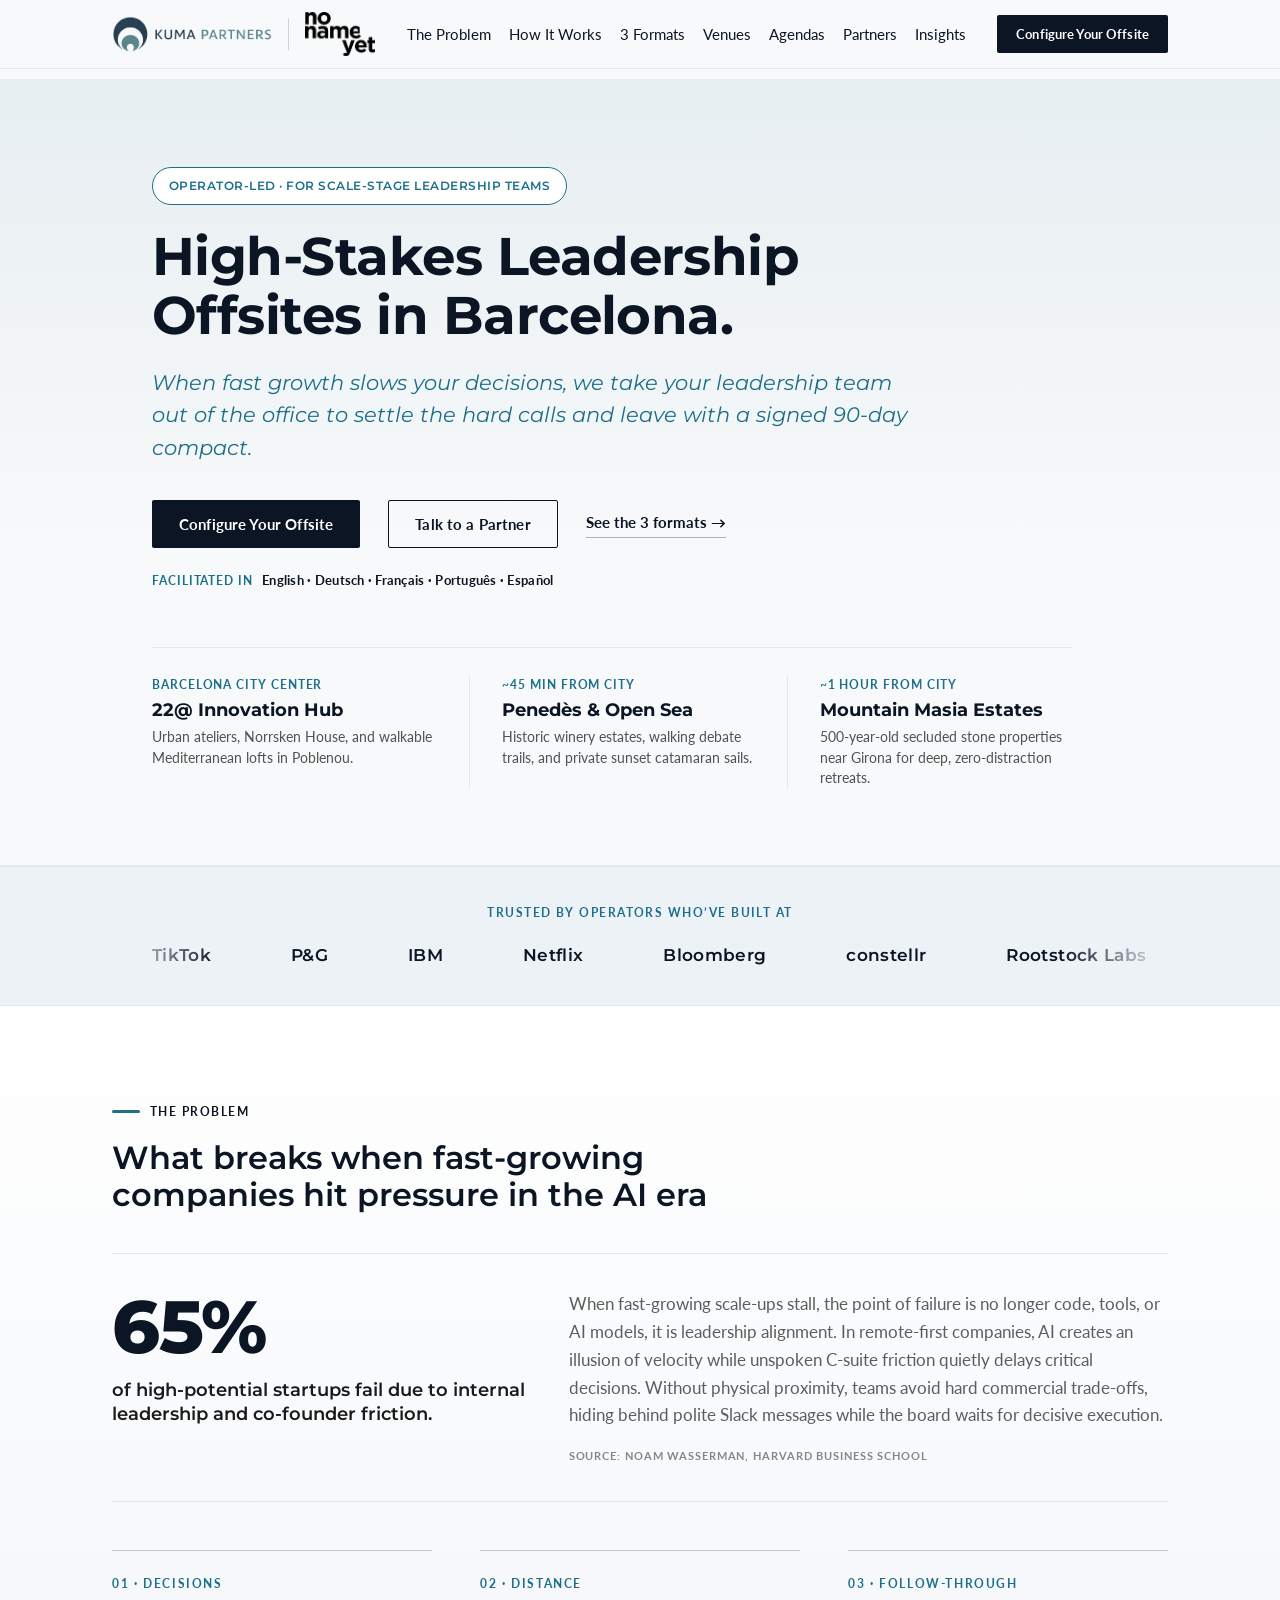
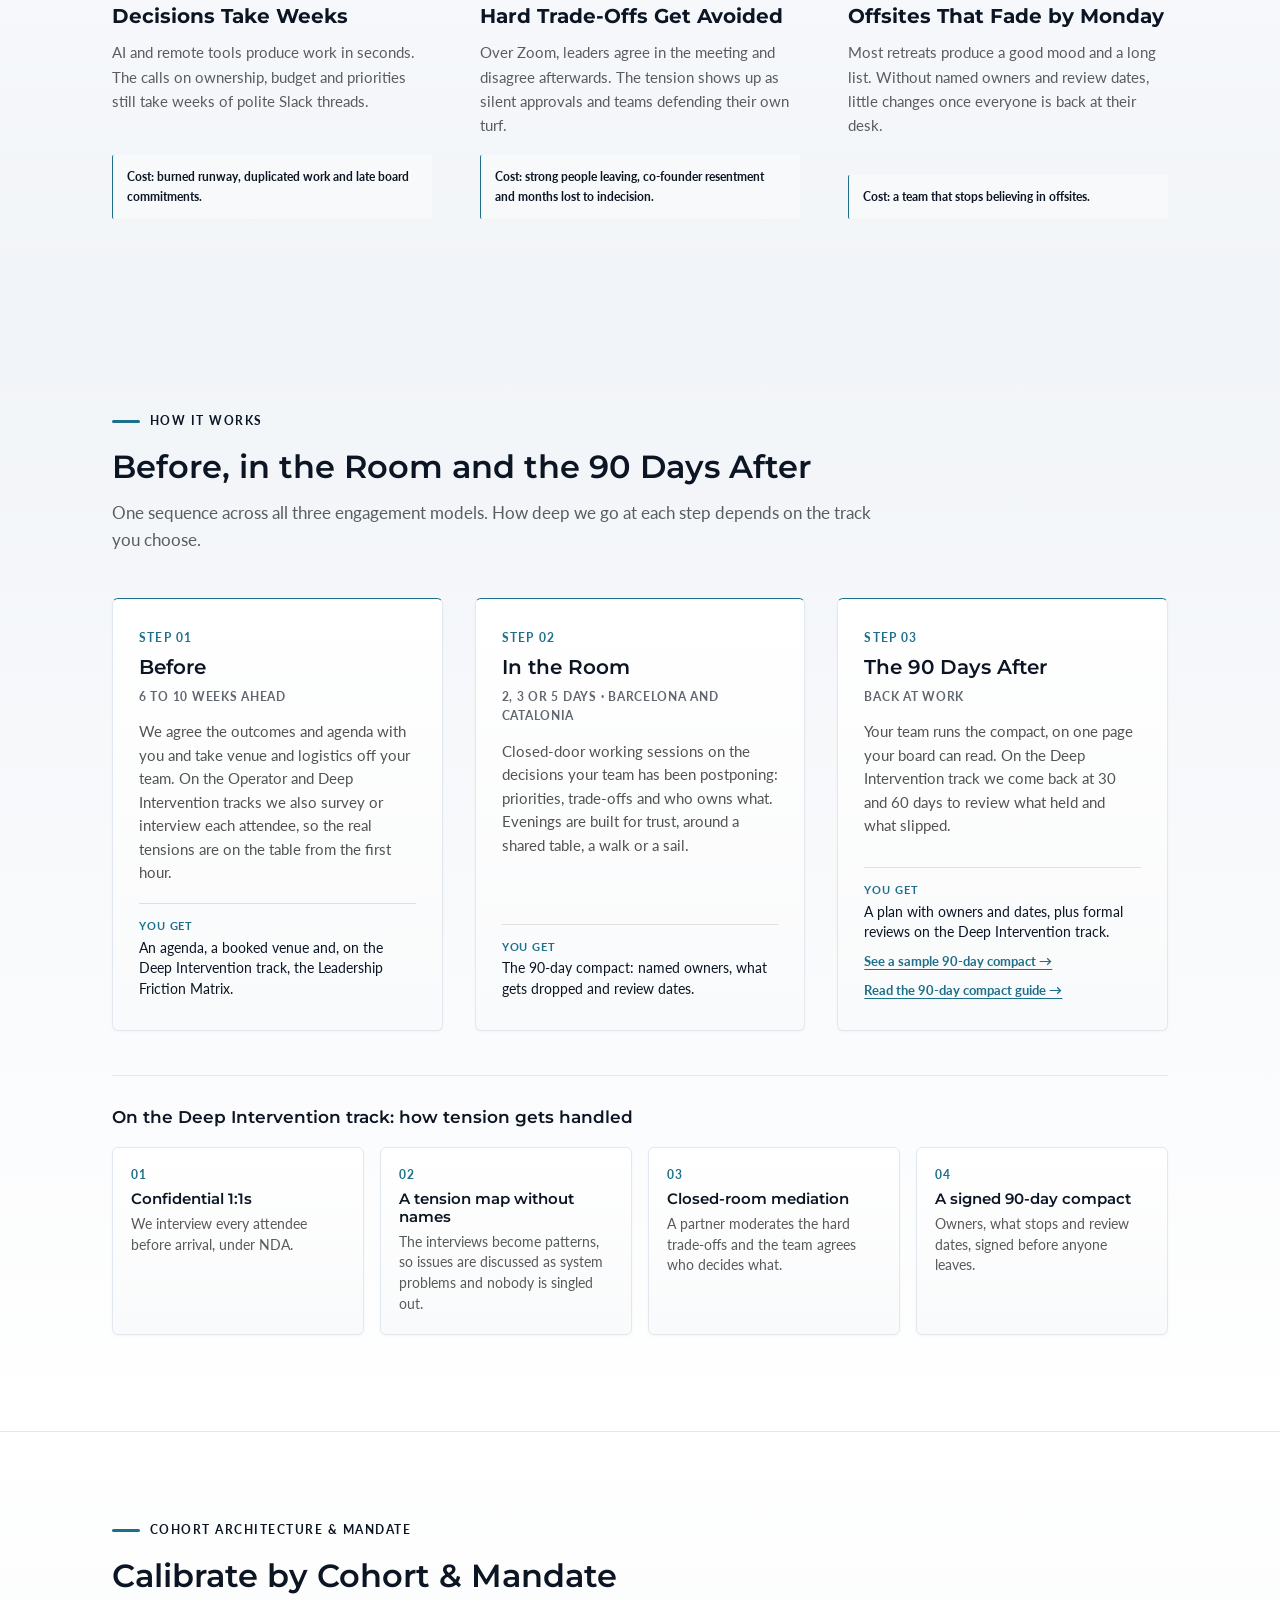
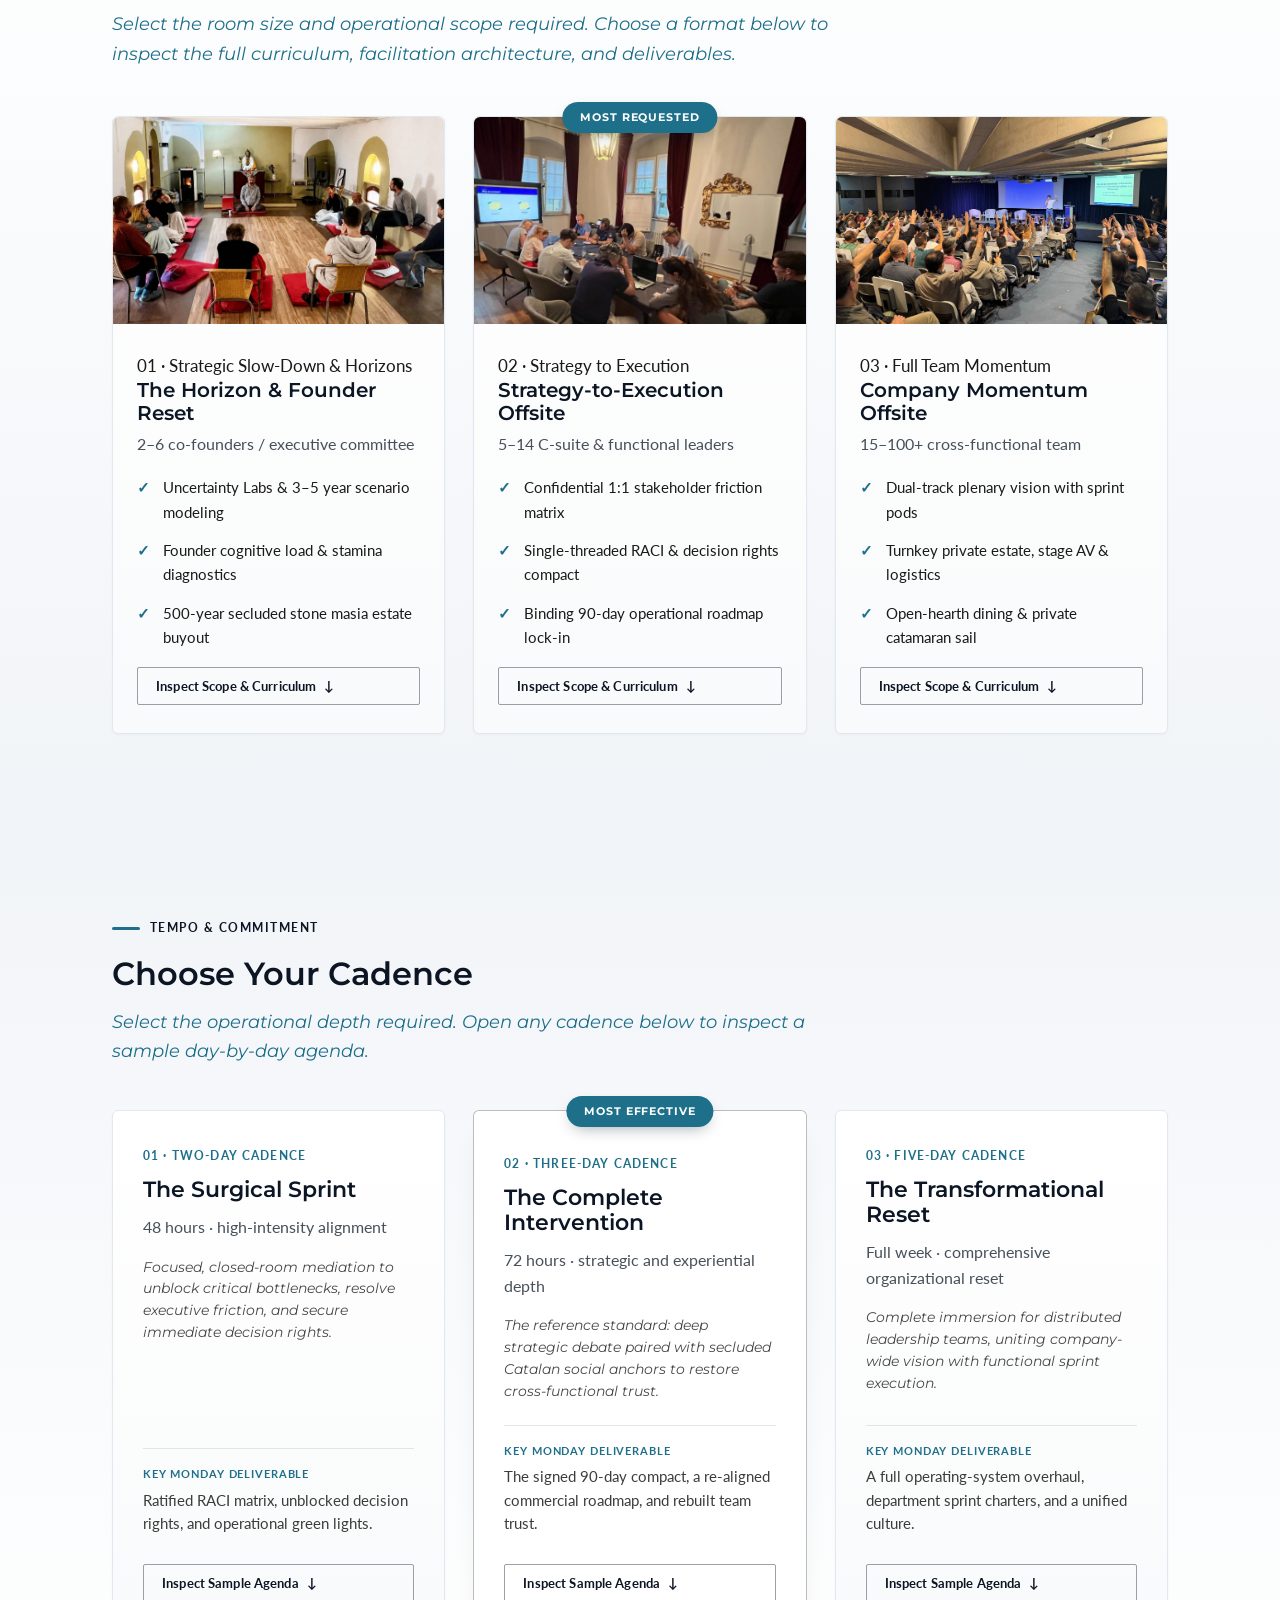
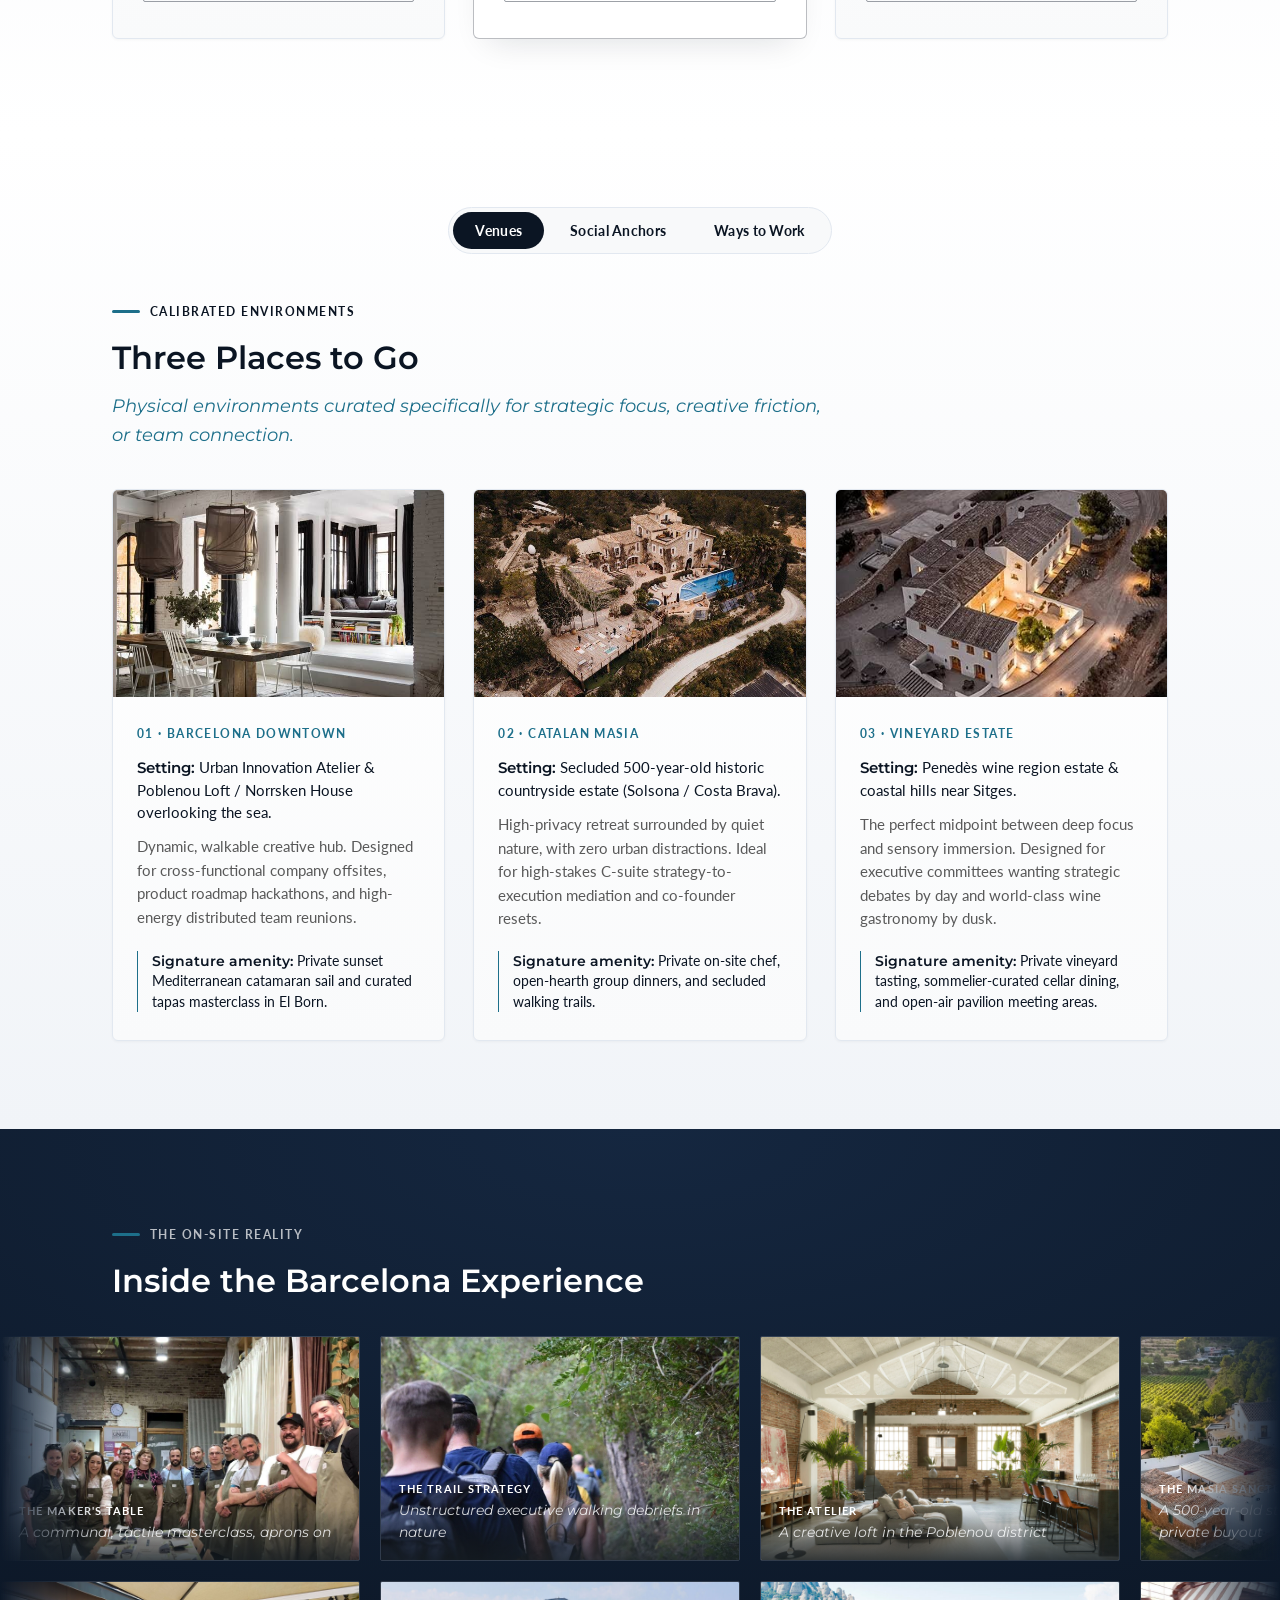
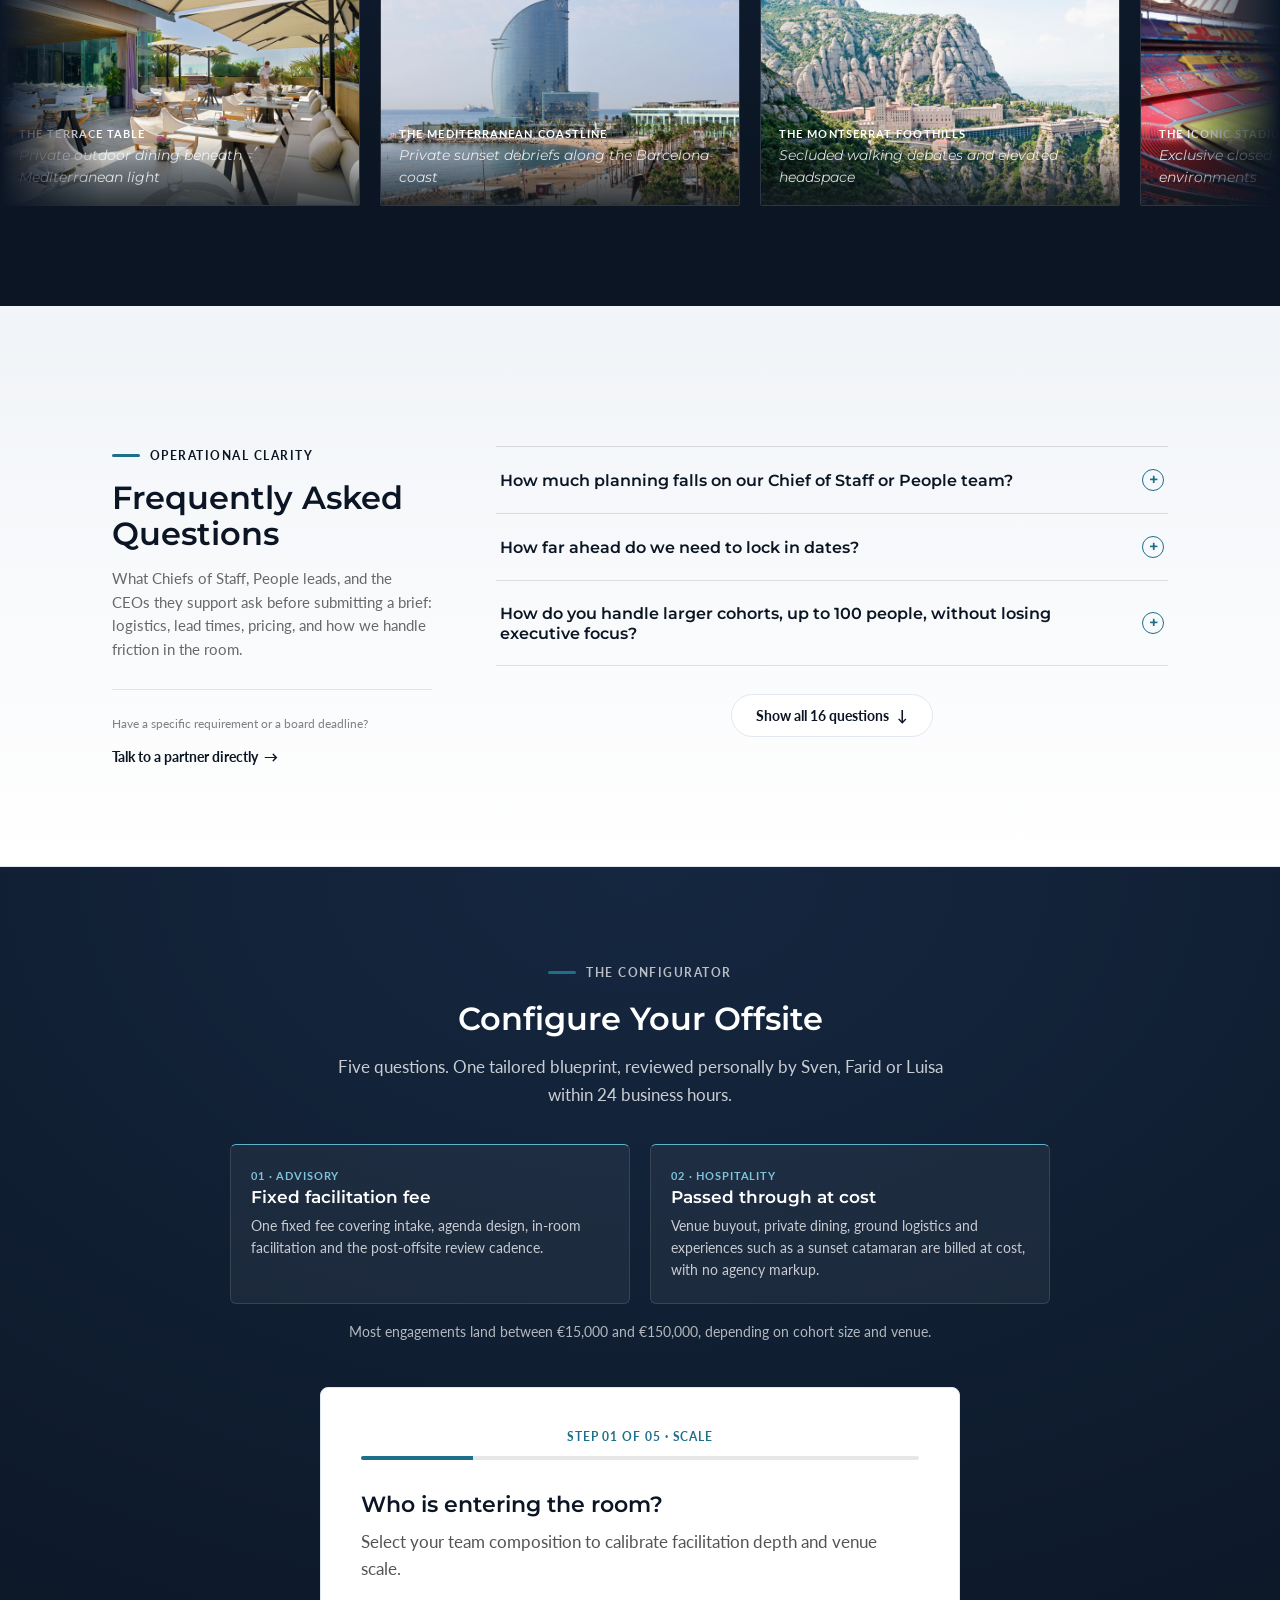
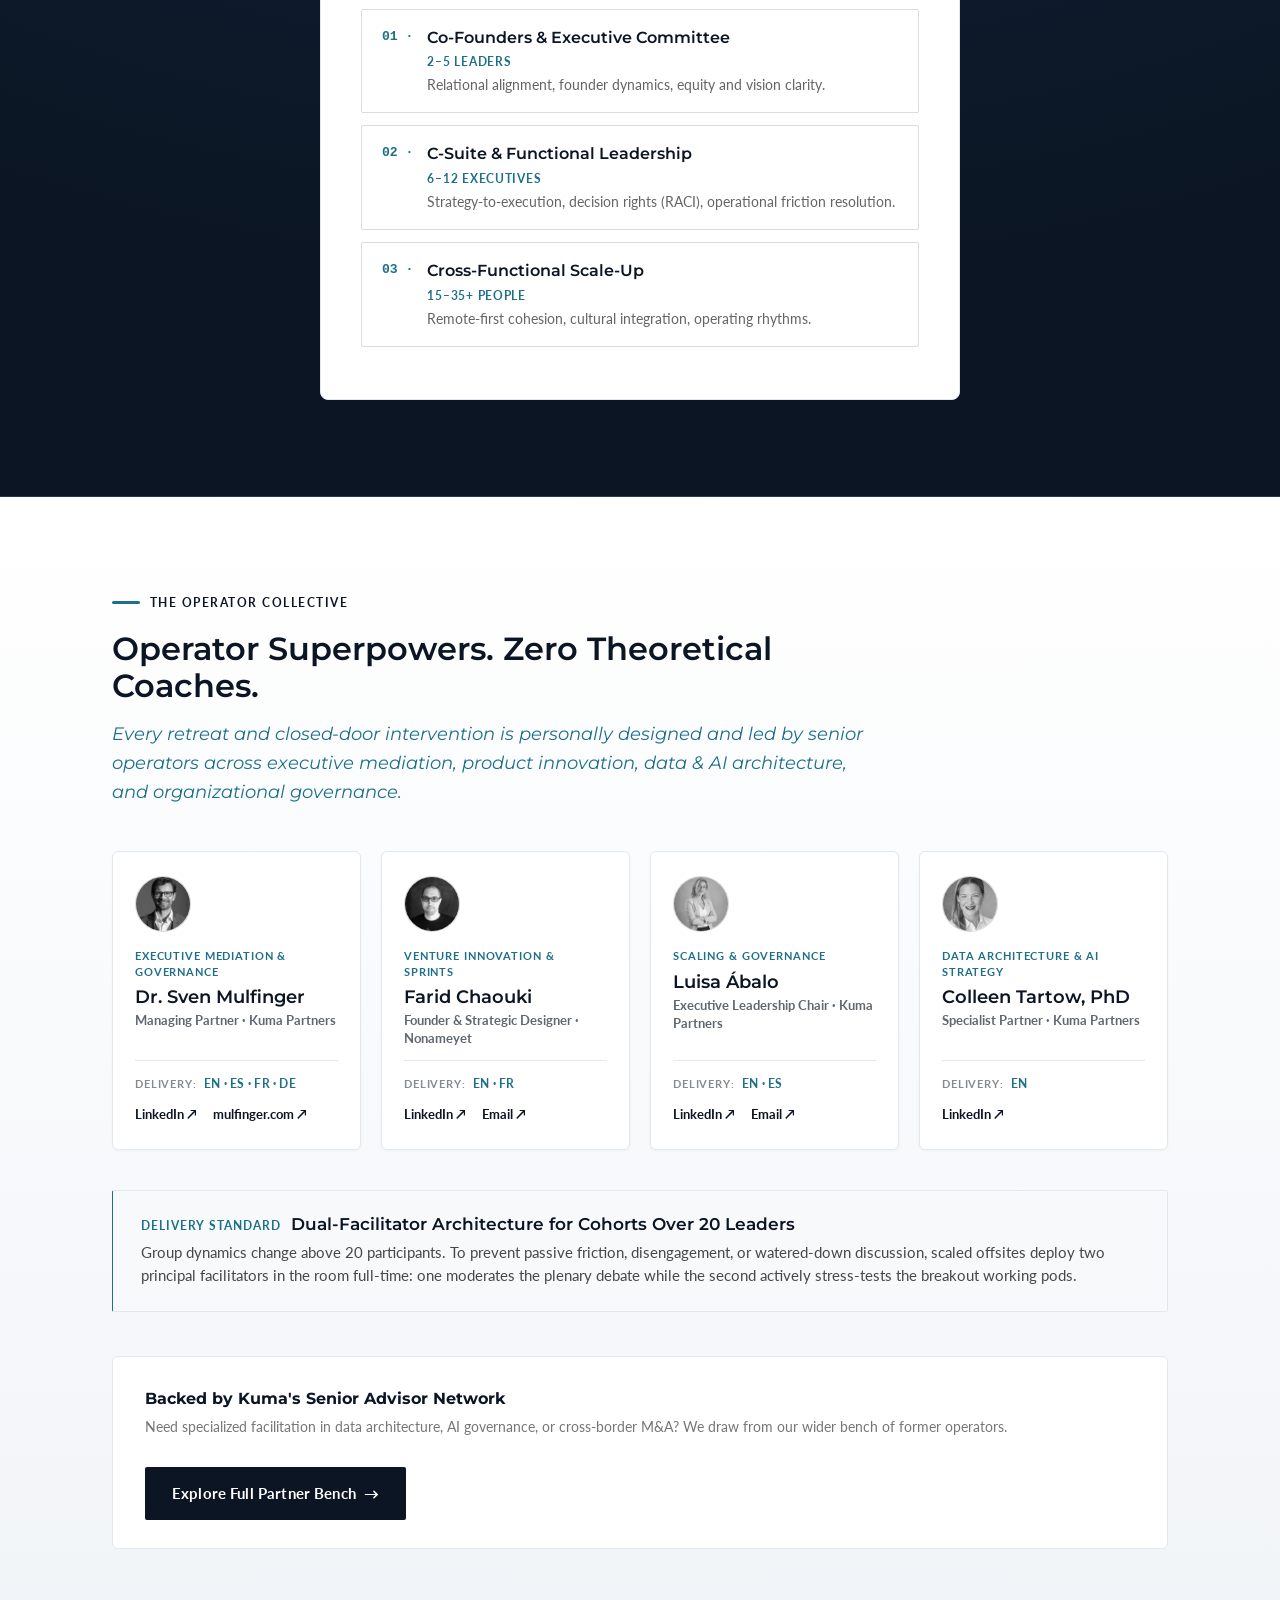
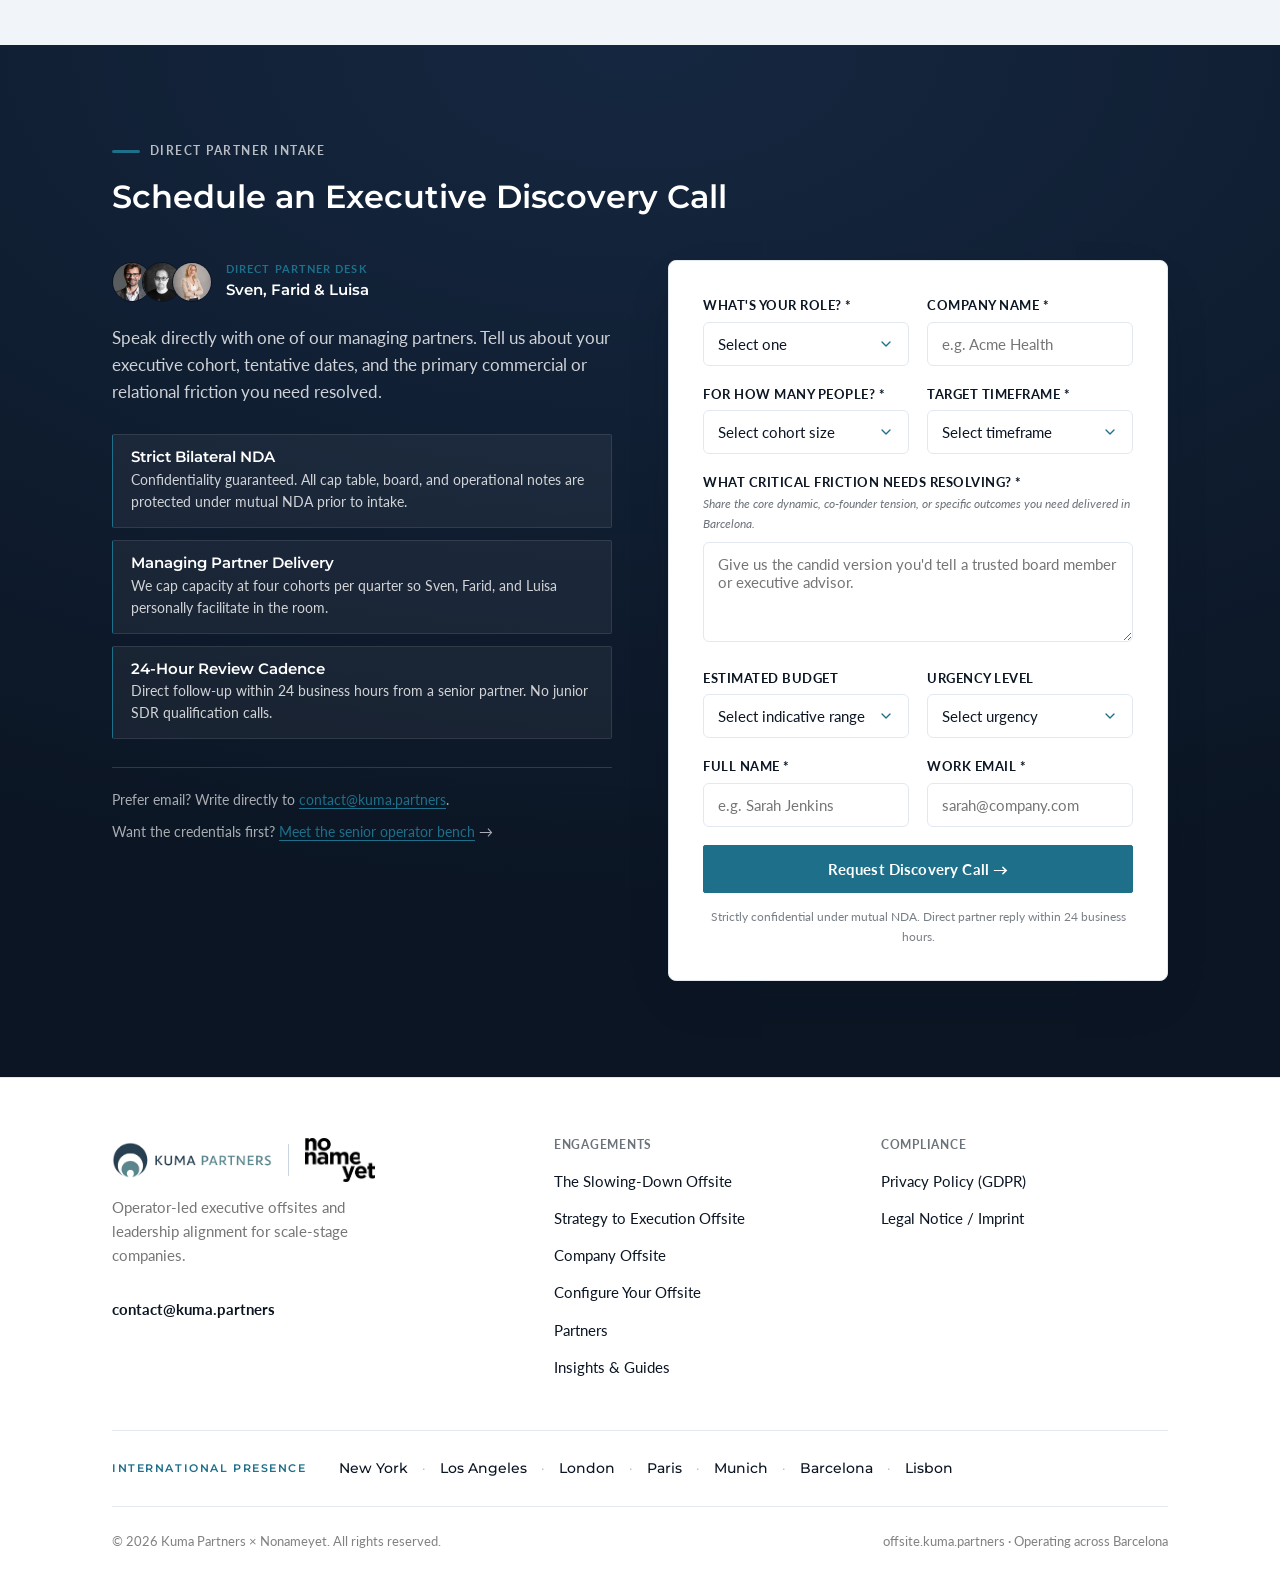
==== commit 35ff89ff: "Add files via upload" ====
--- a/index.html
+++ b/index.html
@@ -497,7 +497,6 @@
             <span class="tier-label">01 &middot; Strategic Slow-Down &amp; Horizons</span>
             <h3>The Horizon &amp; Founder Reset</h3>
             <p class="tier-subhead">2&ndash;6 co-founders / executive committee</p>
-            <p class="tier-mandate">Stepping out of the day-to-day operational whirlwind to preserve founder stamina and stress-test the company roadmap against radical market shifts.</p>
             <div class="card-bottom-lock">
               <ul class="outcomes-list outcomes-list-1col">
                 <li>Uncertainty Labs &amp; 3&ndash;5 year scenario modeling</li>
@@ -520,7 +519,6 @@
             <span class="tier-label">02 &middot; Strategy to Execution</span>
             <h3>Strategy-to-Execution Offsite</h3>
             <p class="tier-subhead">5&ndash;14 C-suite &amp; functional leaders</p>
-            <p class="tier-mandate">Dismantling inter-departmental friction, establishing absolute clarity on decision rights, and translating board priorities into an executable 90-day plan.</p>
             <div class="card-bottom-lock">
               <ul class="outcomes-list outcomes-list-1col">
                 <li>Confidential 1:1 stakeholder friction matrix</li>
@@ -542,7 +540,6 @@
             <span class="tier-label">03 &middot; Full Team Momentum</span>
             <h3>Company Momentum Offsite</h3>
             <p class="tier-subhead">15&ndash;100+ cross-functional team</p>
-            <p class="tier-mandate">Uniting distributed and remote-first teams around high-level vision while executing high-tempo sprint breakouts and shared social anchors.</p>
             <div class="card-bottom-lock">
               <ul class="outcomes-list outcomes-list-1col">
                 <li>Dual-track plenary vision with sprint pods</li>
@@ -568,6 +565,7 @@
             </div>
             <button type="button" class="btn btn-primary btn-sm" onclick="selectFormatAndScroll('cofounders')">Configure this format &rarr;</button>
           </div>
+          <p class="format-detail-intro">Stepping out of the day-to-day operational whirlwind to preserve founder stamina and stress-test the company roadmap against radical market shifts.</p>
           <div class="format-detail-columns">
             <div class="format-detail-col">
               <h4>Strategic Focus &amp; Curriculum</h4>
@@ -596,6 +594,7 @@
             </div>
             <button type="button" class="btn btn-primary btn-sm" onclick="selectFormatAndScroll('csuite')">Configure this format &rarr;</button>
           </div>
+          <p class="format-detail-intro">Dismantling inter-departmental friction, establishing absolute clarity on decision rights, and translating board priorities into an executable 90-day plan.</p>
           <div class="format-detail-columns">
             <div class="format-detail-col">
               <h4>Diagnostic Intake &amp; Governance</h4>
@@ -624,6 +623,7 @@
             </div>
             <button type="button" class="btn btn-primary btn-sm" onclick="selectFormatAndScroll('scaleup')">Configure this format &rarr;</button>
           </div>
+          <p class="format-detail-intro">Uniting distributed and remote-first teams around high-level vision while executing high-tempo sprint breakouts and shared social anchors.</p>
           <div class="format-detail-columns">
             <div class="format-detail-col">
               <h4>Dual-Track Architecture</h4>
@@ -663,11 +663,6 @@
           <h3>The Surgical Sprint</h3>
           <p class="tier-subhead">48 hours &middot; high-intensity alignment</p>
           <p class="tier-mandate">Focused, closed-room mediation to unblock critical bottlenecks, resolve executive friction, and secure immediate decision rights.</p>
-          <ul>
-            <li>Pre-arrival friction-matrix diagnostic</li>
-            <li>Two 4-hour closed-room plenary sessions</li>
-            <li>Facilitator-steered working dinner</li>
-          </ul>
           <div class="card-bottom-lock">
             <div class="tier-deliverable">
               <span class="tier-deliverable-label">Key Monday Deliverable</span>
@@ -685,11 +680,6 @@
           <h3>The Complete Intervention</h3>
           <p class="tier-subhead">72 hours &middot; strategic and experiential depth</p>
           <p class="tier-mandate">The reference standard: deep strategic debate paired with secluded Catalan social anchors to restore cross-functional trust.</p>
-          <ul>
-            <li>Friction-matrix review &amp; roadmap stress-test</li>
-            <li>Open-hearth masia dinner &amp; wine pairing</li>
-            <li>Signed 90-day compact &amp; catamaran debrief</li>
-          </ul>
           <div class="card-bottom-lock">
             <div class="tier-deliverable">
               <span class="tier-deliverable-label">Key Monday Deliverable</span>
@@ -706,11 +696,6 @@
           <h3>The Transformational Reset</h3>
           <p class="tier-subhead">Full week &middot; comprehensive organizational reset</p>
           <p class="tier-mandate">Complete immersion for distributed leadership teams, uniting company-wide vision with functional sprint execution.</p>
-          <ul>
-            <li>Parallel executive &amp; functional sprint tracks</li>
-            <li>Product &amp; AI governance roadmap lab</li>
-            <li>Multi-day private estate buyout</li>
-          </ul>
           <div class="card-bottom-lock">
             <div class="tier-deliverable">
               <span class="tier-deliverable-label">Key Monday Deliverable</span>
@@ -736,6 +721,11 @@
             <button type="button" class="btn btn-primary btn-sm" onclick="selectCadenceAndScroll('2-days')">Select 2-Day Cadence &rarr;</button>
           </div>
 
+          <ul class="outcomes-list cadence-detail-highlights">
+              <li>Pre-arrival friction-matrix diagnostic</li>
+              <li>Two 4-hour closed-room plenary sessions</li>
+              <li>Facilitator-steered working dinner</li>
+          </ul>
           <div class="cadence-arrival-banner">
             <div>
               <span class="cadence-arrival-tag">Day 0 &middot; Arrival Evening</span>
@@ -848,6 +838,11 @@
             <button type="button" class="btn btn-primary btn-sm" onclick="selectCadenceAndScroll('3-days')">Select 3-Day Cadence &rarr;</button>
           </div>
 
+          <ul class="outcomes-list cadence-detail-highlights">
+              <li>Friction-matrix review &amp; roadmap stress-test</li>
+              <li>Open-hearth masia dinner &amp; wine pairing</li>
+              <li>Signed 90-day compact &amp; catamaran debrief</li>
+          </ul>
           <div class="cadence-arrival-banner">
             <div>
               <span class="cadence-arrival-tag">Day 0 &middot; Arrival Evening</span>
@@ -1005,6 +1000,11 @@
             <button type="button" class="btn btn-primary btn-sm" onclick="selectCadenceAndScroll('5-days')">Select 5-Day Cadence &rarr;</button>
           </div>
 
+          <ul class="outcomes-list cadence-detail-highlights">
+              <li>Parallel executive &amp; functional sprint tracks</li>
+              <li>Product &amp; AI governance roadmap lab</li>
+              <li>Multi-day private estate buyout</li>
+          </ul>
           <div class="cadence-arrival-banner">
             <div>
               <span class="cadence-arrival-tag">Day 0 &middot; Arrival Evening</span>
--- a/configurator.css
+++ b/configurator.css
@@ -1212,3 +1212,18 @@
 @media (max-width:640px){
   .bench-grid{grid-template-columns:1fr;}
 }
+
+/* =========================================================================
+   Leaner summary cards (#formats, #cadence). The format cards' italic
+   paragraph and the agenda cards' three bullets now open the matching
+   drawer instead of sitting on the card. Nothing was deleted.
+   ========================================================================= */
+.format-detail-intro{font-size:1rem; line-height:1.6; font-style:italic; color:rgba(26,26,26,.75); max-width:820px; margin:0 0 28px;}
+.cadence-detail-highlights{display:flex; flex-wrap:wrap; gap:6px 32px; margin:0 0 24px; padding:0;}
+.cadence-detail-highlights li{margin:0;}
+#formats .place-body .tier-subhead{margin-bottom:18px;}
+#cadence .tier-card .tier-mandate{margin-bottom:22px; padding-bottom:0; border-bottom:none;}
+/* The "Most Requested" badge sits half above its card; the card's
+   overflow:hidden (there to round the photo) was cutting it in half. */
+#formats .place-card{overflow:visible;}
+#formats .place-card .place-image{border-radius:var(--radius-md) var(--radius-md) 0 0;}
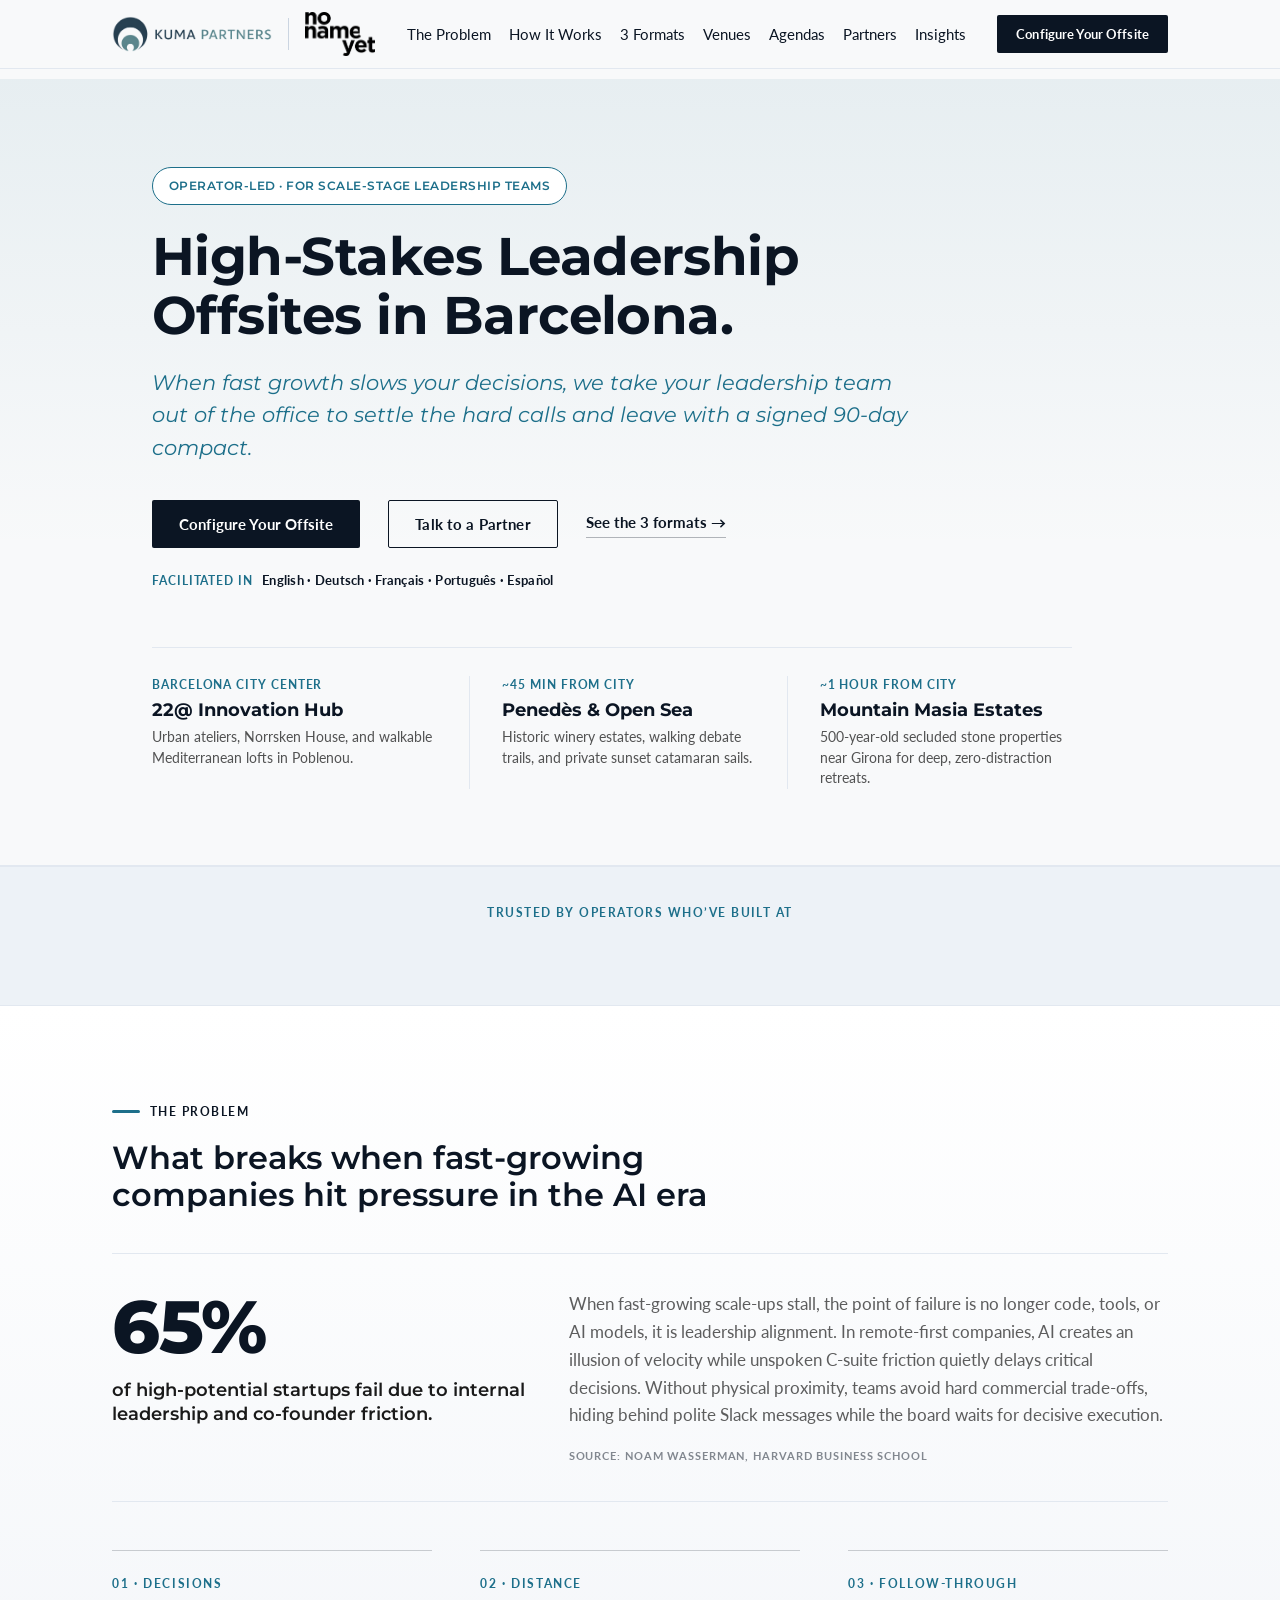
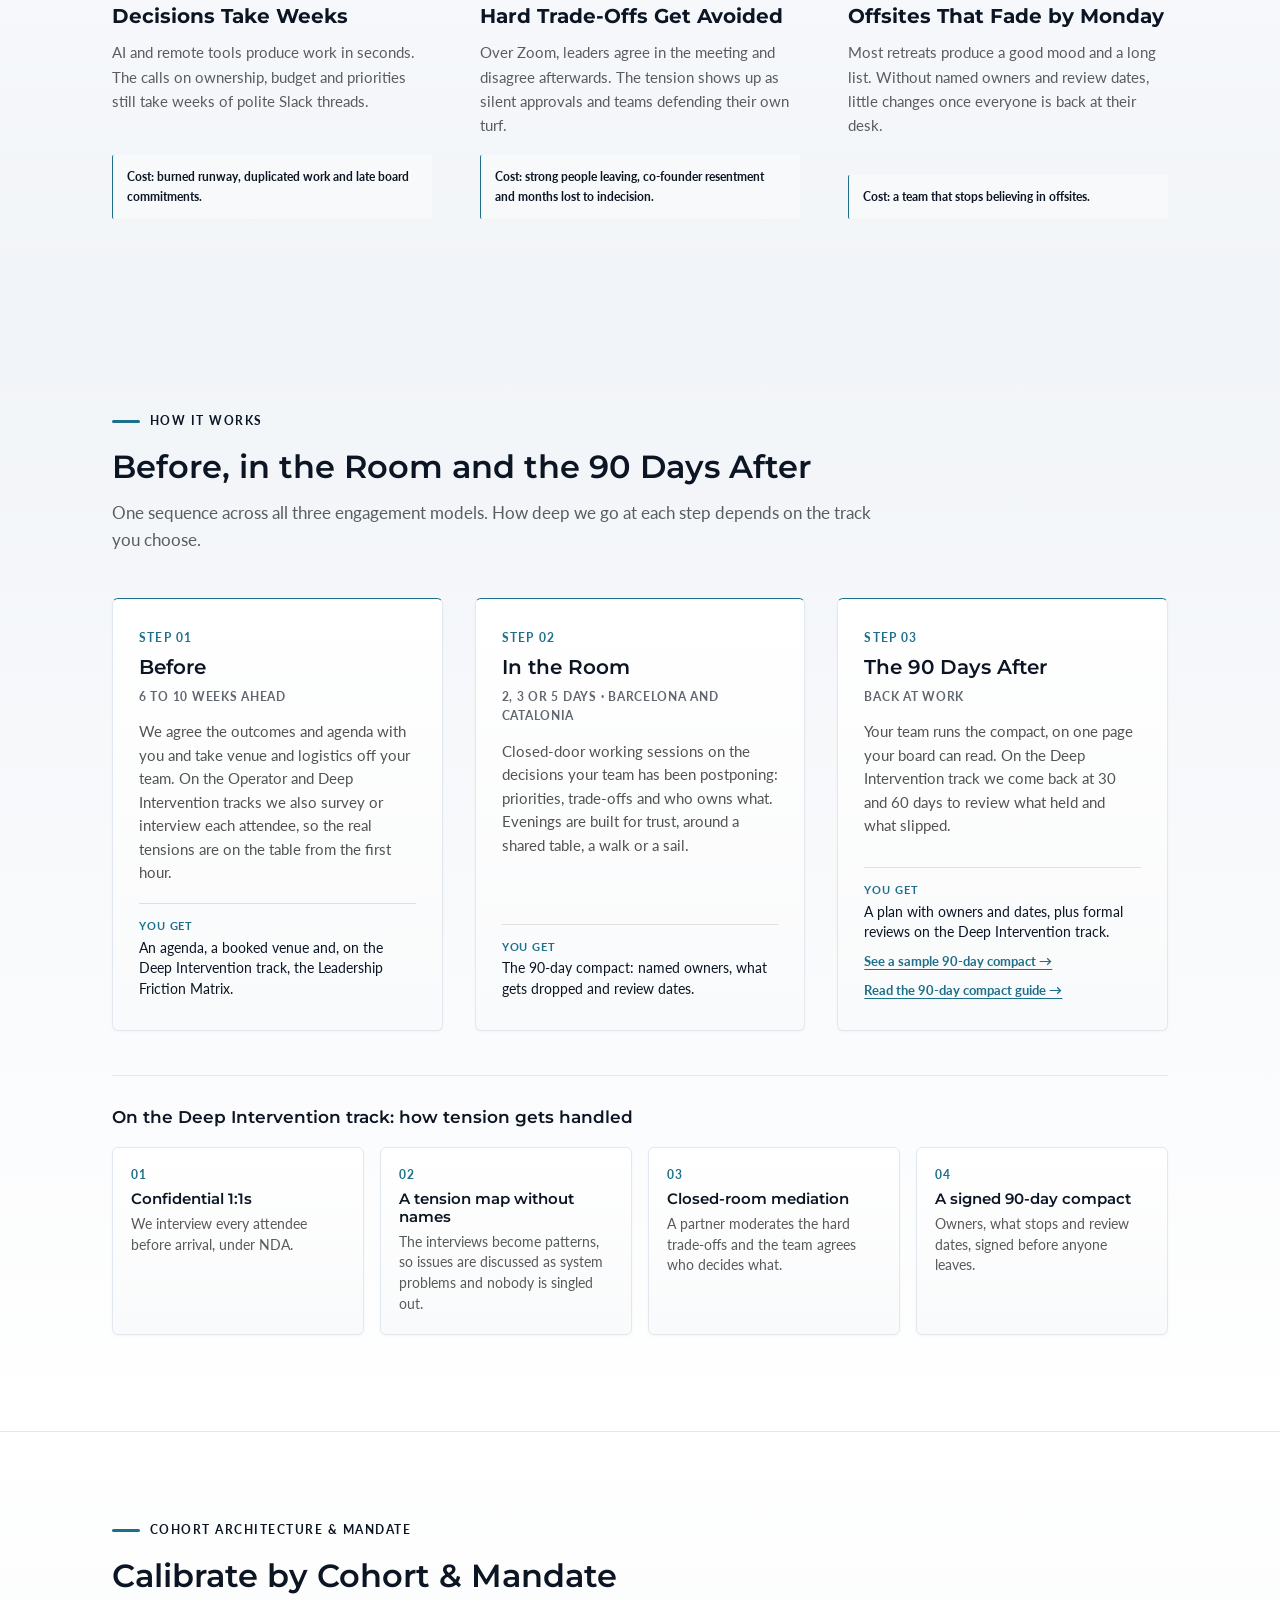
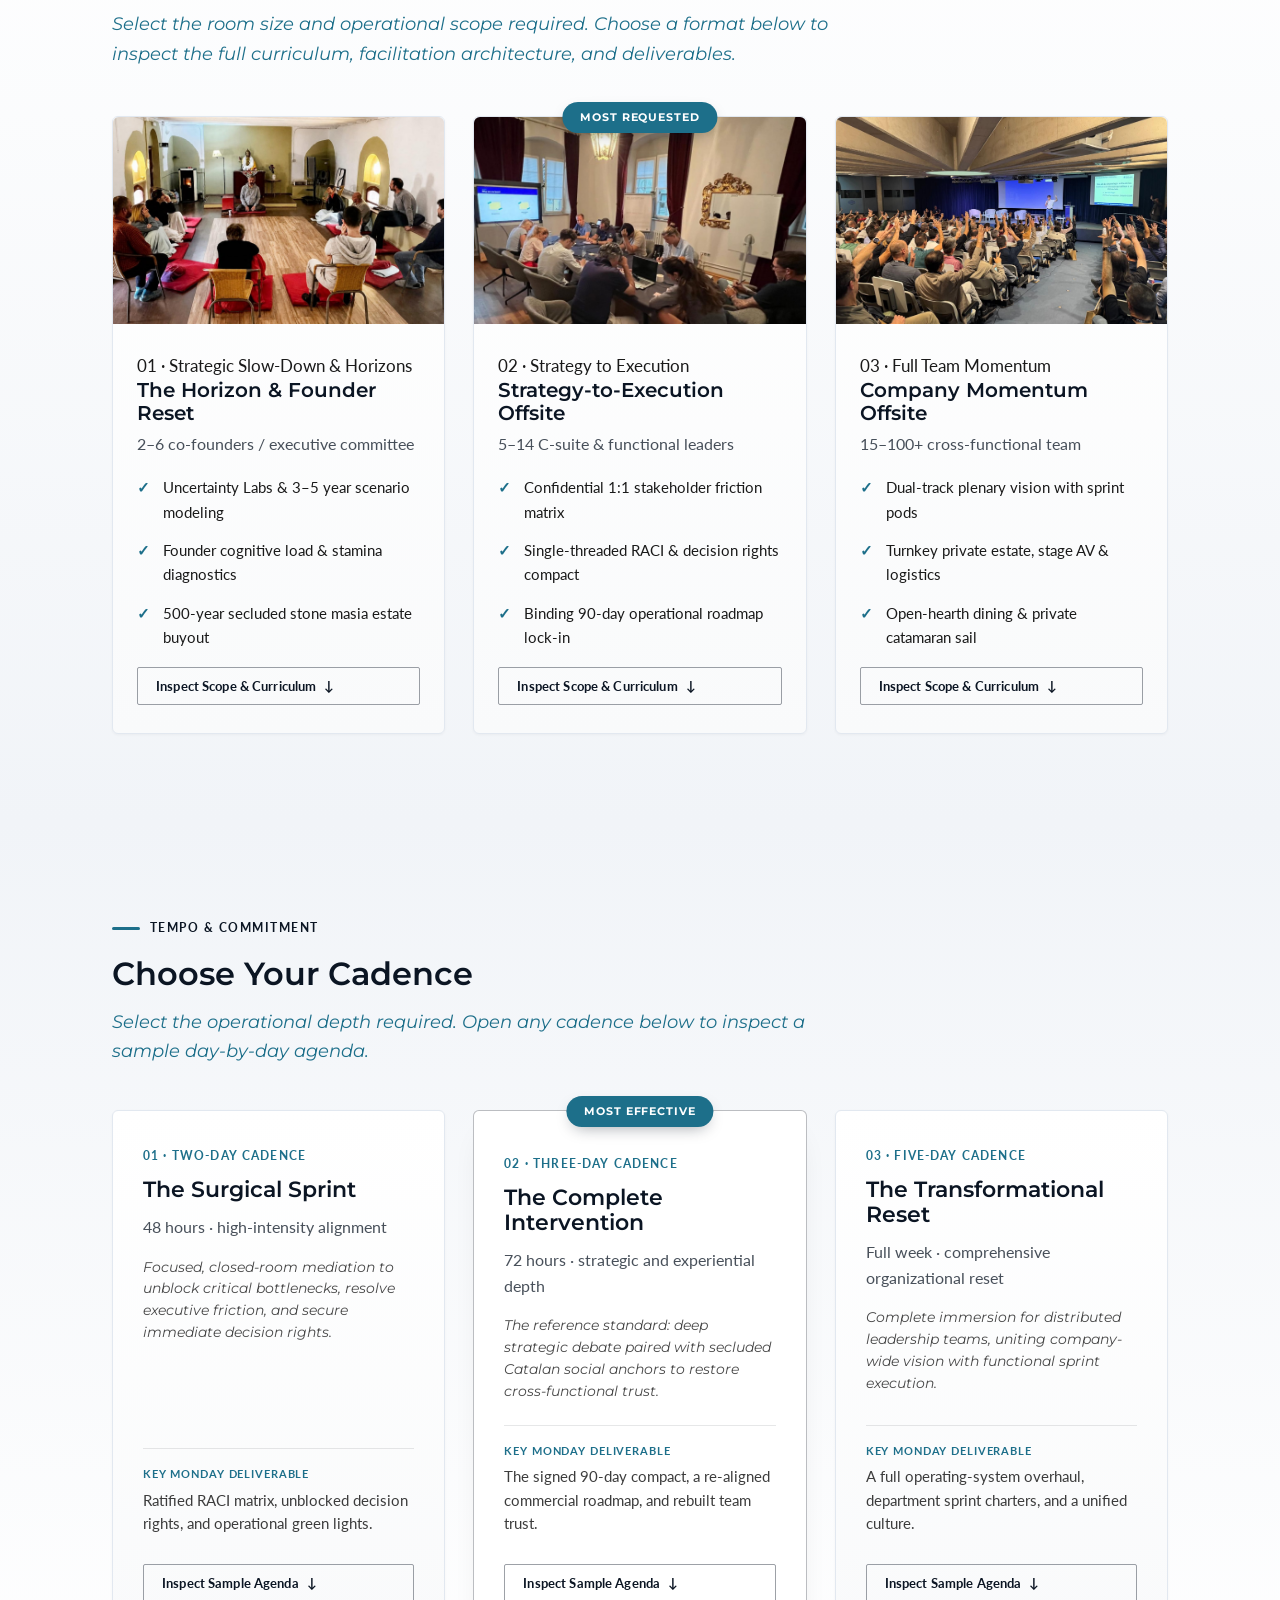
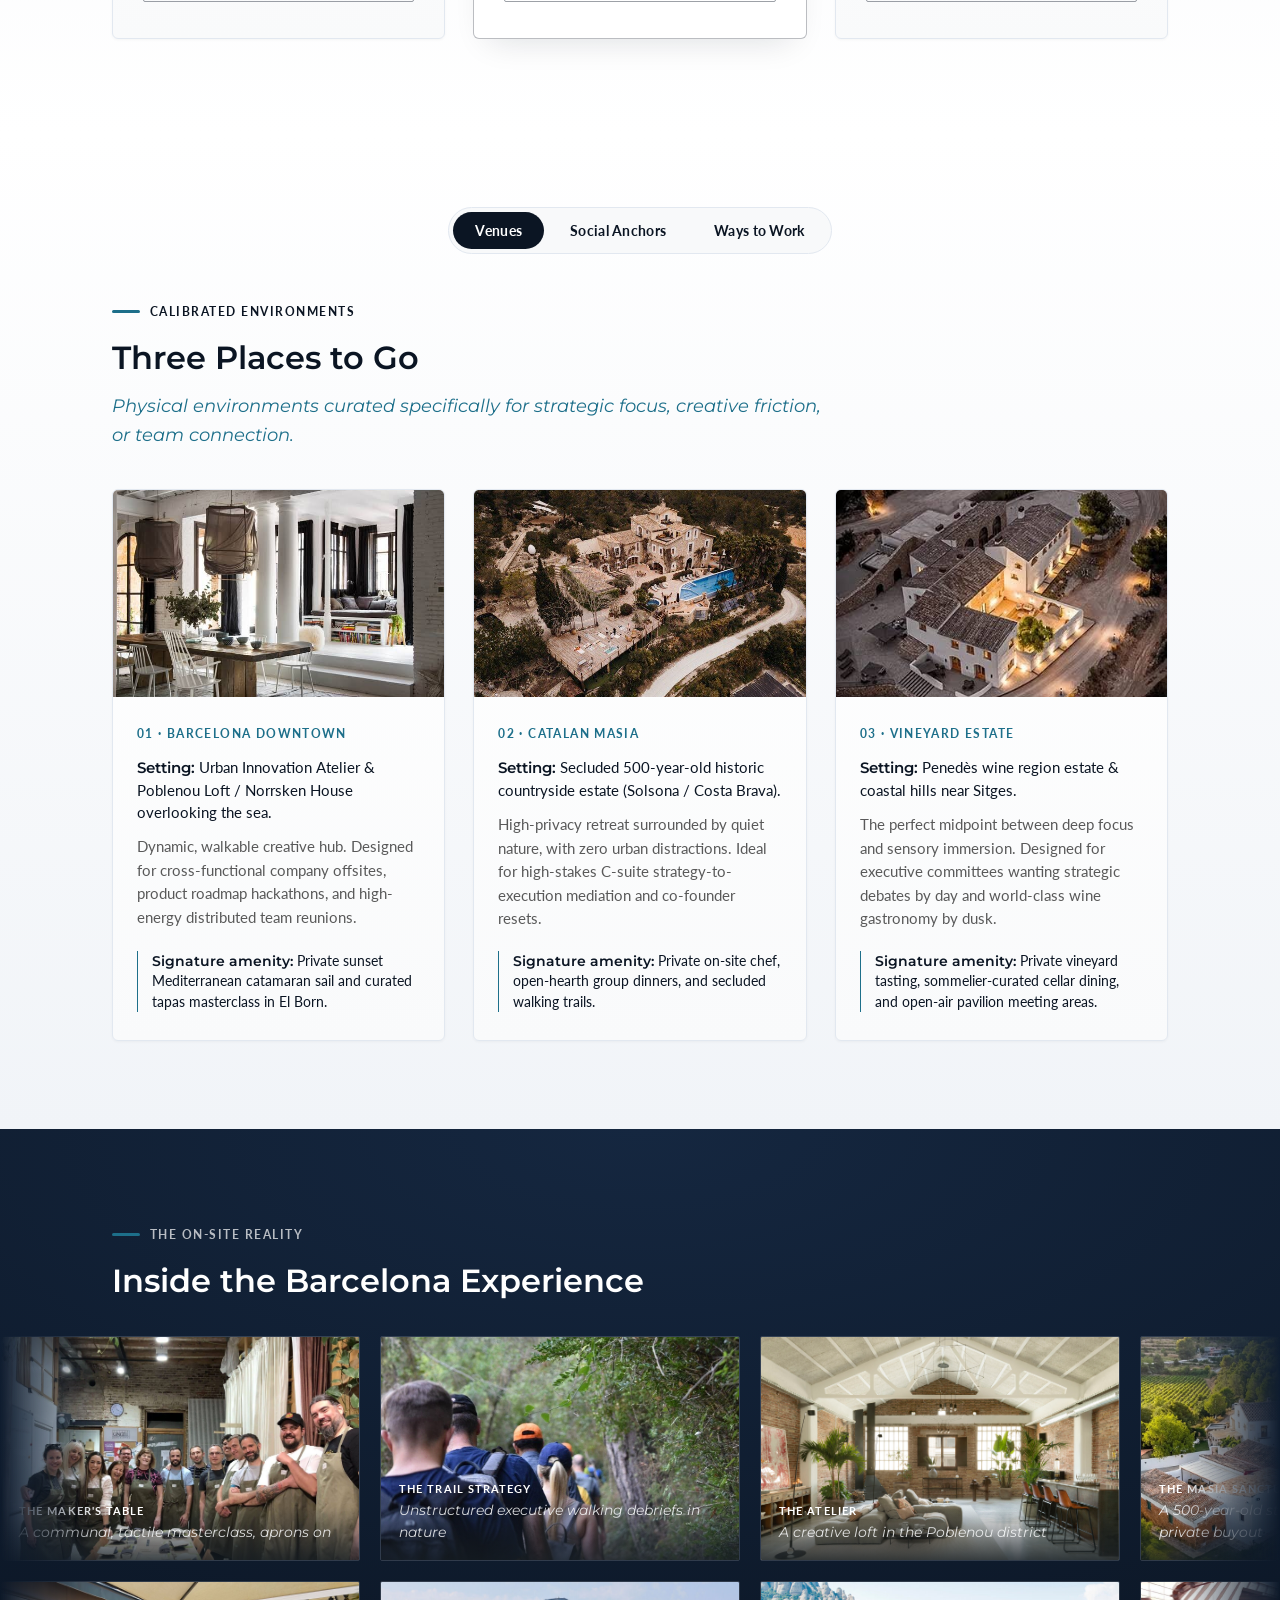
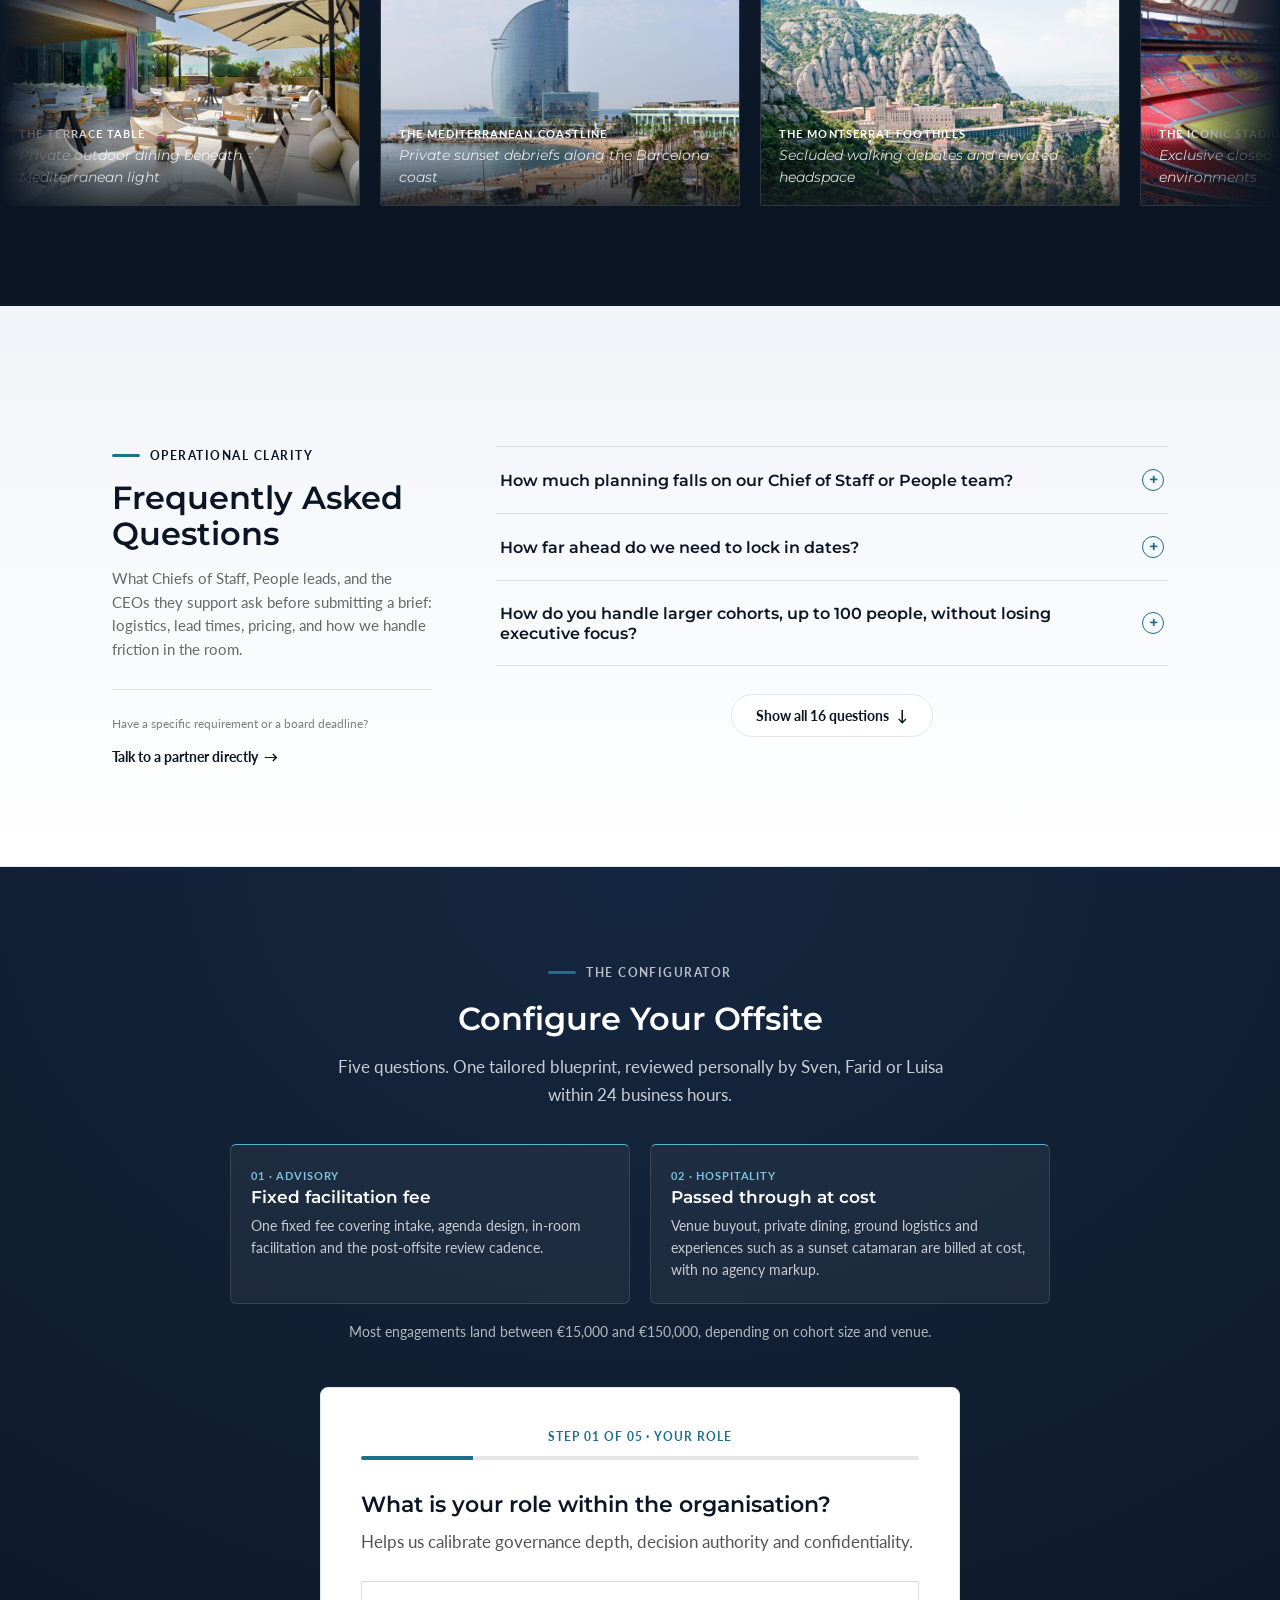
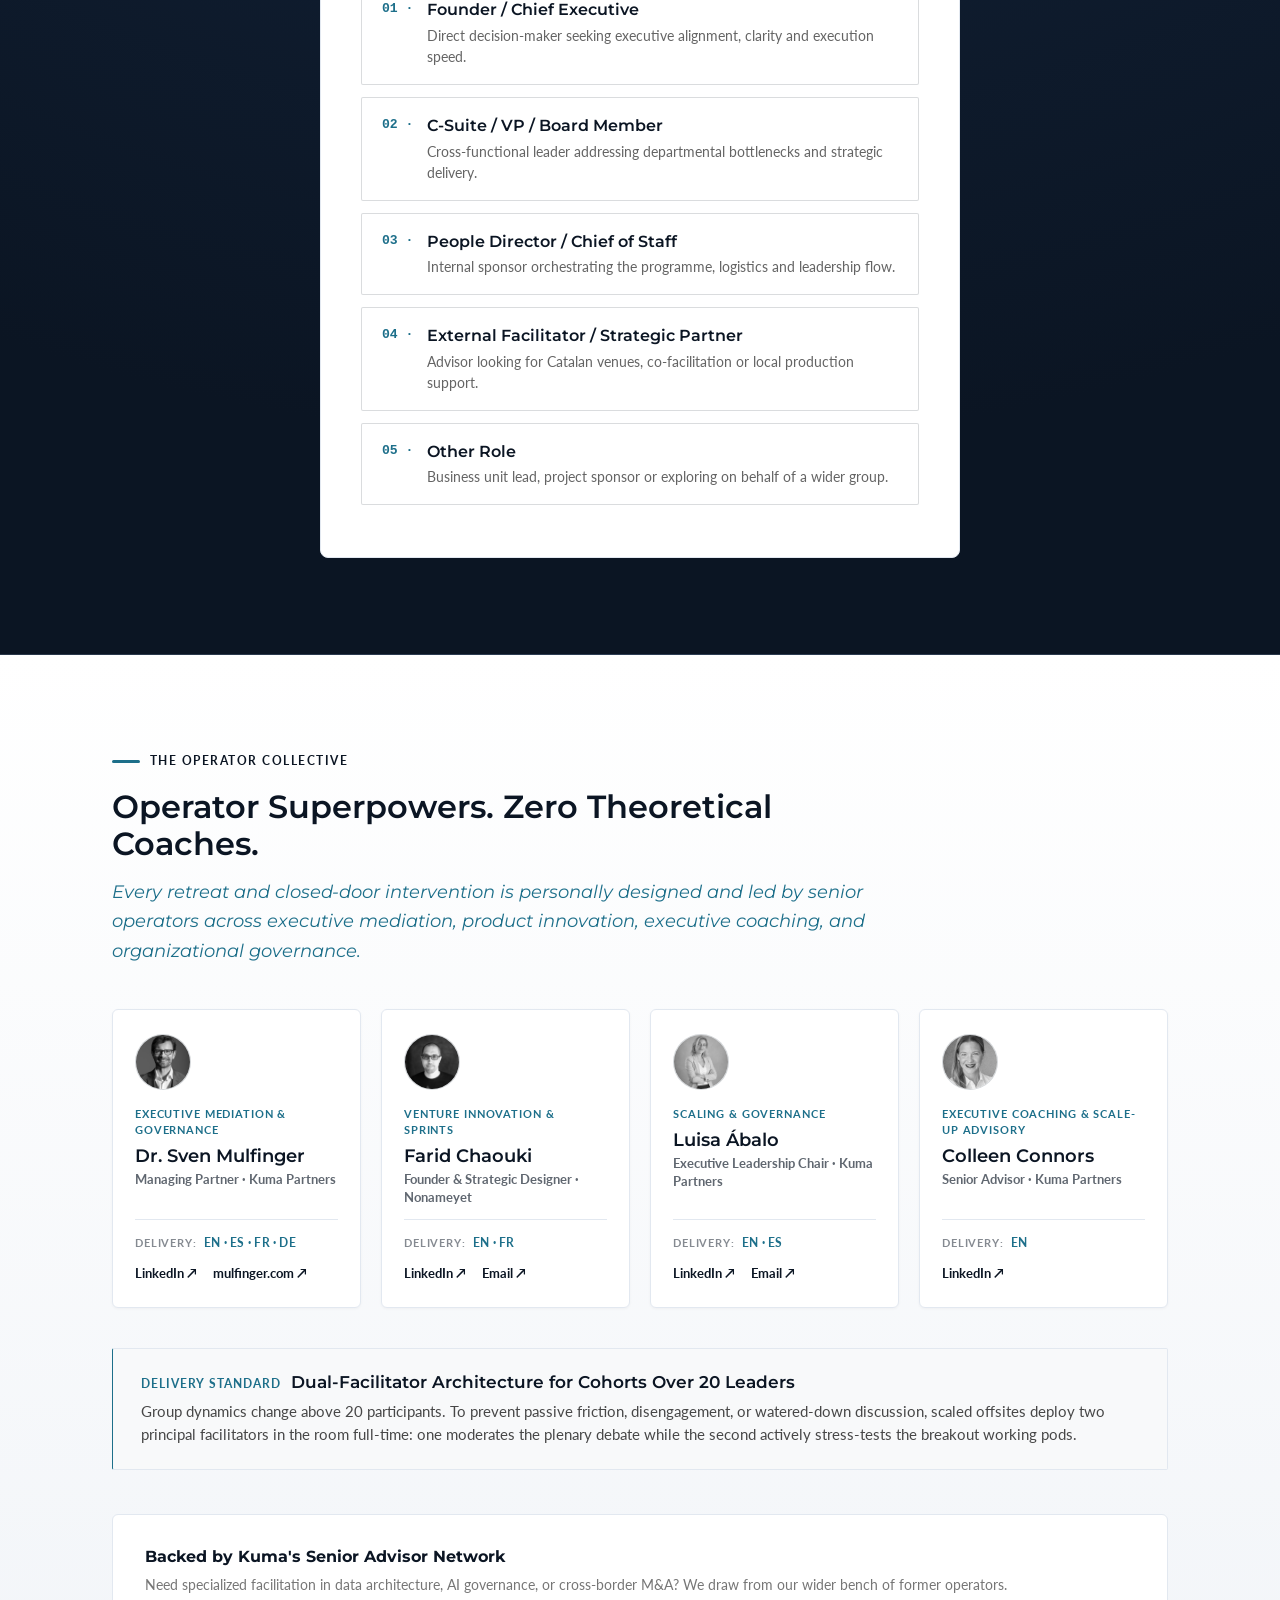
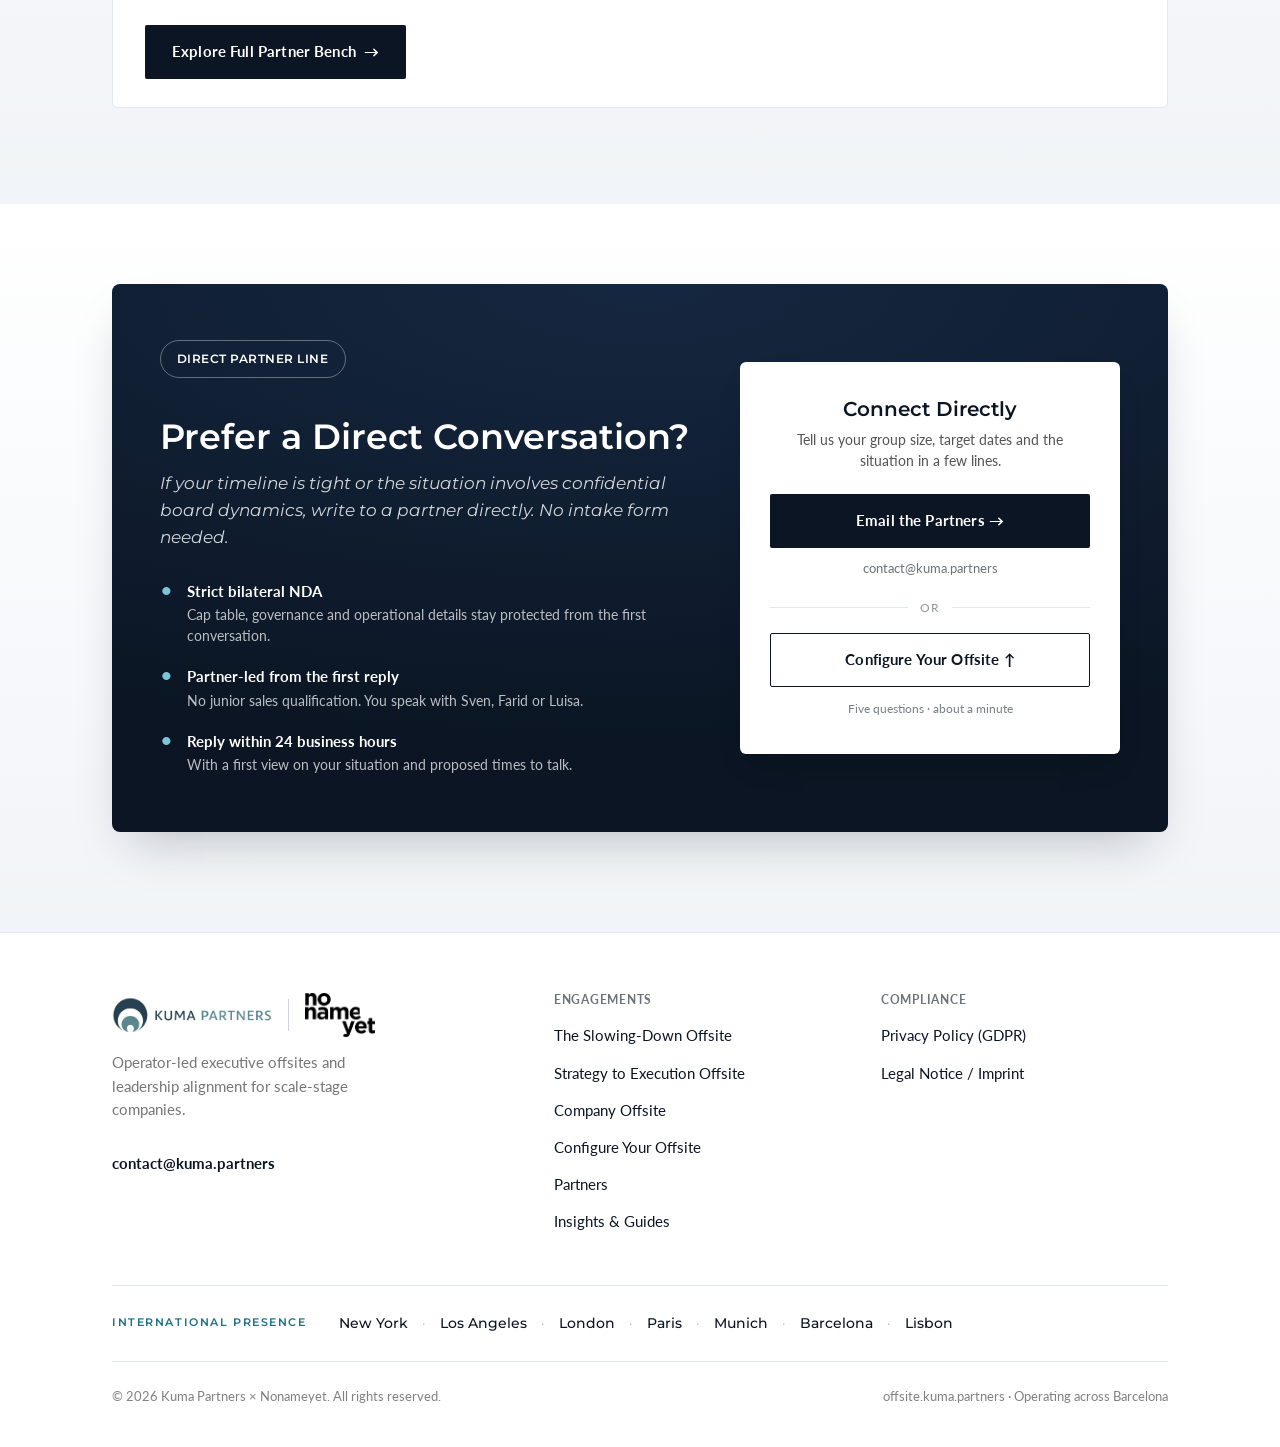
==== commit 3def61b6: "Add files via upload" ====
--- a/index.html
+++ b/index.html
@@ -244,41 +244,21 @@
   at deploy time. Keep its field names in sync with renderLeadForm in
   app.js if that ever changes.
 -->
-<form name="offsite-blueprint" data-netlify="true" netlify-honeypot="bot-field" hidden>
+<form name="offsite-blueprint" data-netlify="true" netlify-honeypot="company_tax_id" hidden>
   <input type="hidden" name="form-name" value="offsite-blueprint">
-  <input type="text" name="bot-field">
+  <input type="text" name="company_tax_id">
   <input type="hidden" name="blueprint_title">
-  <input type="hidden" name="selection_archetype">
-  <input type="hidden" name="selection_tension">
-  <input type="hidden" name="selection_setting">
-  <input type="hidden" name="selection_hospitality">
+  <input type="hidden" name="selection_role">
+  <input type="hidden" name="selection_mandate">
+  <input type="hidden" name="selection_budget">
+  <input type="hidden" name="selection_location">
   <input type="hidden" name="selection_facilitation">
+  <input type="text" name="name">
   <input type="email" name="email">
-  <input type="text" name="name">
-  <select name="role">
-    <option value="Founder / CEO">Founder / CEO</option>
-    <option value="C-Suite / VP">C-Suite / VP</option>
-    <option value="Head of People / HR">Head of People / HR</option>
-    <option value="Chief of Staff">Chief of Staff</option>
-    <option value="Investor / Board">Investor / Board</option>
-    <option value="Other">Other</option>
-  </select>
   <input type="text" name="company">
-  <select name="timeline">
-    <option value="Q1 2027">Q1 2027</option>
-    <option value="Q2 2027">Q2 2027</option>
-    <option value="Q3 2027">Q3 2027</option>
-    <option value="Q4 2027">Q4 2027</option>
-    <option value="Specific dates in mind">Specific dates in mind</option>
-  </select>
-  <select name="budget">
-    <option value="&lt; €15,000">&lt; €15,000</option>
-    <option value="€15,000 – €30,000">€15,000 – €30,000</option>
-    <option value="€30,000 – €60,000">€30,000 – €60,000</option>
-    <option value="€60,000 – €100,000">€60,000 – €100,000</option>
-    <option value="€100,000 – €150,000+">€100,000 – €150,000+</option>
-    <option value="Undecided / Need guidance">Undecided / Need guidance</option>
-  </select>
+  <select name="group_size"><option value="2-6">2-6</option></select>
+  <select name="timeline"><option value="Q1 2027">Q1 2027</option></select>
+  <textarea name="context"></textarea>
 </form>
 
 <header class="site">
@@ -1664,7 +1644,7 @@
       <div class="section-head">
         <div class="eyebrow">The Operator Collective</div>
         <h2>Operator Superpowers. Zero Theoretical Coaches.</h2>
-        <p class="subhead" style="font-size: 1.15rem; max-width: 820px; margin-bottom: 40px;">Every retreat and closed-door intervention is personally designed and led by senior operators across executive mediation, product innovation, data &amp; AI architecture, and organizational governance.</p>
+        <p class="subhead" style="font-size: 1.15rem; max-width: 820px; margin-bottom: 40px;">Every retreat and closed-door intervention is personally designed and led by senior operators across executive mediation, product innovation, executive coaching, and organizational governance.</p>
       </div>
 
       <div class="partner-grid partner-grid-4">
@@ -1751,14 +1731,14 @@
         <div class="partner-card-lg partner-card-editorial">
           <div class="partner-card-top">
             <div class="partner-photo">
-              <img src="assets/team/colleen-tartow.png" alt="Colleen Tartow, PhD, Specialist Partner at Kuma Partners">
-            </div>
-            <span class="partner-superpower">Data Architecture &amp; AI Strategy</span>
-            <h3>Colleen Tartow, PhD</h3>
-            <span class="role">Specialist Partner &middot; Kuma Partners</span>
+              <img src="assets/team/colleen-tartow.png" alt="Colleen Connors, Senior Advisor at Kuma Partners">
+            </div>
+            <span class="partner-superpower">Executive Coaching &amp; Scale-Up Advisory</span>
+            <h3>Colleen Connors</h3>
+            <span class="role">Senior Advisor &middot; Kuma Partners</span>
             <div class="partner-bio-drawer">
               <div class="partner-bio-drawer-inner">
-                <p class="partner-bio">25+ years driving end-to-end data architecture, enterprise AI implementation, and engineering transformation. Aligns technical roadmaps directly with C-suite commercial objectives and executive governance.</p>
+                <p class="partner-bio">Former CEO and COO, advising VC-backed start-ups and companies with $100M+ revenue. Coaching global leaders for more than 15 years; board member and founder of Coaching Leaders Global.</p>
               </div>
             </div>
           </div>
@@ -1793,130 +1773,50 @@
     </div>
   </section>
 
-  <section id="contact" class="contact-section">
+  <section id="contact" class="section-contact">
     <div class="wrap">
-      <div class="section-head">
-        <div class="eyebrow">Direct Partner Intake</div>
-        <h2>Schedule an Executive Discovery Call</h2>
-      </div>
-      <div class="contact-grid">
-        <div class="contact-copy">
-          <div class="intake-partner-cluster">
-            <div class="intake-avatar-stack">
-              <img src="assets/team/dr-sven-mulfinger.jpeg" alt="Dr. Sven Mulfinger">
-              <img src="assets/team/farid.jpeg" alt="Farid Chaouki">
-              <img src="assets/team/luisa-abalo.jpeg" alt="Luisa &Aacute;balo">
-            </div>
-            <div class="intake-partner-meta">
-              <span class="intake-partner-label">Direct Partner Desk</span>
-              <span class="intake-partner-names">Sven, Farid &amp; Luisa</span>
-            </div>
-          </div>
-          <p>Speak directly with one of our managing partners. Tell us about your executive cohort, tentative dates, and the primary commercial or relational friction you need resolved.</p>
-          <div class="intake-trust-grid">
-            <div class="value-card">
-              <h3>Strict Bilateral NDA</h3>
-              <p>Confidentiality guaranteed. All cap table, board, and operational notes are protected under mutual NDA prior to intake.</p>
-            </div>
-            <div class="value-card">
-              <h3>Managing Partner Delivery</h3>
-              <p>We cap capacity at four cohorts per quarter so Sven, Farid, and Luisa personally facilitate in the room.</p>
-            </div>
-            <div class="value-card">
-              <h3>24-Hour Review Cadence</h3>
-              <p>Direct follow-up within 24 business hours from a senior partner. No junior SDR qualification calls.</p>
-            </div>
-          </div>
-          <div class="contact-direct-email">
-            <div>Prefer email? Write directly to <a href="mailto:contact@kuma.partners">contact@kuma.partners</a>.</div>
-            <div style="margin-top:8px;">Want the credentials first? <a href="/partners.html">Meet the senior operator bench</a> &rarr;</div>
-          </div>
-        </div>
-        <div class="contact-form-shell">
-          <form id="contact-form" class="contact-form" name="discovery-call" method="POST" data-netlify="true" netlify-honeypot="bot-field">
-            <input type="hidden" name="form-name" value="discovery-call">
-            <p style="position:absolute; left:-9999px;"><label>Do not fill this out: <input name="bot-field"></label></p>
-            <div class="field-row">
-              <div class="field">
-                <label>What's Your Role? *</label>
-                <div class="select-shell"><select name="role" required>
-                  <option value="" disabled selected>Select one</option>
-                  <option value="Founder / Co-Founder / CEO">Founder / Co-Founder / CEO</option>
-                  <option value="C-Suite / VP (COO, CFO, CRO, CTO)">C-Suite / VP (COO, CFO, CRO, CTO)</option>
-                  <option value="Chief of Staff / VP Strategy">Chief of Staff / VP Strategy</option>
-                  <option value="Head of People / VP HR">Head of People / VP HR</option>
-                  <option value="Board Member / Investor">Board Member / Investor</option>
-                  <option value="Other Leadership Role">Other Leadership Role</option>
-                </select><svg class="select-chevron" viewBox="0 0 24 24" fill="none" stroke="currentColor" stroke-width="2" stroke-linecap="round" stroke-linejoin="round" aria-hidden="true"><path d="M6 9l6 6 6-6"></path></svg></div>
-              </div>
-              <div class="field">
-                <label>Company Name *</label>
-                <input type="text" name="company" required placeholder="e.g. Acme Health">
-              </div>
-            </div>
-            <div class="field-row">
-              <div class="field">
-                <label>For How Many People? *</label>
-                <div class="select-shell"><select name="cohort_size" required>
-                  <option value="" disabled selected>Select cohort size</option>
-                  <option value="2-6 leaders">2&ndash;6 leaders (Founder / ExCo Reset)</option>
-                  <option value="5-14 leaders">5&ndash;14 leaders (C-Suite &amp; Functional)</option>
-                  <option value="15-30 leaders">15&ndash;30 leaders (Expanded Leadership)</option>
-                  <option value="30-60 people">30&ndash;60 people (Departmental Sprints)</option>
-                  <option value="60-100+ people">60&ndash;100+ people (Full Company Momentum)</option>
-                </select><svg class="select-chevron" viewBox="0 0 24 24" fill="none" stroke="currentColor" stroke-width="2" stroke-linecap="round" stroke-linejoin="round" aria-hidden="true"><path d="M6 9l6 6 6-6"></path></svg></div>
-              </div>
-              <div class="field">
-                <label>Target Timeframe *</label>
-                <div class="select-shell"><select name="target_timeframe" required>
-                  <option value="" disabled selected>Select timeframe</option>
-                  <option value="Next 30&ndash;60 days (Urgent)">Next 30&ndash;60 days (Urgent)</option>
-                  <option value="Q1 / Q2">Q1 / Q2</option>
-                  <option value="Q3 / Q4">Q3 / Q4</option>
-                  <option value="Specific dates in mind">Specific dates in mind</option>
-                  <option value="Exploring possibilities">Exploring possibilities</option>
-                </select><svg class="select-chevron" viewBox="0 0 24 24" fill="none" stroke="currentColor" stroke-width="2" stroke-linecap="round" stroke-linejoin="round" aria-hidden="true"><path d="M6 9l6 6 6-6"></path></svg></div>
-              </div>
-            </div>
-            <div class="field">
-              <label>What Critical Friction Needs Resolving? *</label>
-              <span class="field-helper">Share the core dynamic, co-founder tension, or specific outcomes you need delivered in Barcelona.</span>
-              <textarea name="context_notes" rows="3" required placeholder="Give us the candid version you'd tell a trusted board member or executive advisor."></textarea>
-            </div>
-            <div class="field-row">
-              <div class="field">
-                <label>Estimated Budget</label>
-                <div class="select-shell"><select name="budget_range">
-                  <option value="" disabled selected>Select indicative range</option>
-                  <option value="&lt; €15,000">&lt; €15,000</option>
-                  <option value="€15,000 – €30,000">€15,000 – €30,000</option>
-                  <option value="€30,000 – €60,000">€30,000 – €60,000</option>
-                  <option value="€60,000 – €100,000">€60,000 – €100,000</option>
-                  <option value="€100,000 – €150,000+">€100,000 – €150,000+</option>
-                  <option value="Undecided / Need guidance">Undecided / Need guidance</option>
-                </select><svg class="select-chevron" viewBox="0 0 24 24" fill="none" stroke="currentColor" stroke-width="2" stroke-linecap="round" stroke-linejoin="round" aria-hidden="true"><path d="M6 9l6 6 6-6"></path></svg></div>
-              </div>
-              <div class="field">
-                <label>Urgency Level</label>
-                <div class="select-shell"><select name="urgency">
-                  <option value="" disabled selected>Select urgency</option>
-                  <option value="Critical &middot; Resolving now">Critical &middot; Resolving now</option>
-                  <option value="Active planning &middot; Next 60 days">Active planning &middot; Next 60 days</option>
-                  <option value="Pre-planning ahead of board/round">Pre-planning ahead of board/round</option>
-                </select><svg class="select-chevron" viewBox="0 0 24 24" fill="none" stroke="currentColor" stroke-width="2" stroke-linecap="round" stroke-linejoin="round" aria-hidden="true"><path d="M6 9l6 6 6-6"></path></svg></div>
-              </div>
-            </div>
-            <div class="field-row">
-              <div class="field"><label>Full Name *</label><input type="text" name="name" required placeholder="e.g. Sarah Jenkins"></div>
-              <div class="field"><label>Work Email *</label><input type="email" name="email" required placeholder="sarah@company.com"></div>
-            </div>
-            <button type="submit" class="btn btn-teal">Request Discovery Call &rarr;</button>
-            <p class="contact-form-microcopy">Strictly confidential under mutual NDA. Direct partner reply within 24 business hours.</p>
-            <p class="contact-form-error" id="contact-form-error" hidden>Something went wrong sending your request. Please try again, or email <a href="mailto:contact@kuma.partners">contact@kuma.partners</a> directly.</p>
-          </form>
-          <div class="contact-success" id="contact-success" hidden>
-            <h3>Request received.</h3>
-            <p>Sven, Farid, or Luisa will review your brief and reply directly within 24 business hours.</p>
+      <div class="contact-concierge-card">
+        <div class="contact-concierge-left">
+          <span class="badge-pill badge-pill-inverse">Direct Partner Line</span>
+          <h2>Prefer a Direct Conversation?</h2>
+          <p class="subhead">If your timeline is tight or the situation involves confidential board dynamics, write to a partner directly. No intake form needed.</p>
+
+          <ul class="concierge-guarantees">
+            <li class="guarantee-item">
+              <span class="guarantee-bullet" aria-hidden="true">&bull;</span>
+              <div>
+                <strong>Strict bilateral NDA</strong>
+                <p>Cap table, governance and operational details stay protected from the first conversation.</p>
+              </div>
+            </li>
+            <li class="guarantee-item">
+              <span class="guarantee-bullet" aria-hidden="true">&bull;</span>
+              <div>
+                <strong>Partner-led from the first reply</strong>
+                <p>No junior sales qualification. You speak with Sven, Farid or Luisa.</p>
+              </div>
+            </li>
+            <li class="guarantee-item">
+              <span class="guarantee-bullet" aria-hidden="true">&bull;</span>
+              <div>
+                <strong>Reply within 24 business hours</strong>
+                <p>With a first view on your situation and proposed times to talk.</p>
+              </div>
+            </li>
+          </ul>
+        </div>
+
+        <div class="contact-concierge-right">
+          <div class="concierge-action-box">
+            <h3>Connect Directly</h3>
+            <p>Tell us your group size, target dates and the situation in a few lines.</p>
+            <a href="mailto:contact@kuma.partners?subject=Offsite%20enquiry" class="btn btn-primary btn-block">Email the Partners &rarr;</a>
+            <span class="concierge-email">contact@kuma.partners</span>
+
+            <div class="concierge-divider"><span>or</span></div>
+
+            <a href="#configurator" class="btn btn-secondary btn-block">Configure Your Offsite &uarr;</a>
+            <span class="concierge-meta">Five questions &middot; about a minute</span>
           </div>
         </div>
       </div>
--- a/configurator.css
+++ b/configurator.css
@@ -1227,3 +1227,47 @@
    overflow:hidden (there to round the photo) was cutting it in half. */
 #formats .place-card{overflow:visible;}
 #formats .place-card .place-image{border-radius:var(--radius-md) var(--radius-md) 0 0;}
+
+/* =========================================================================
+   Direct contact block on index.html (#contact), replacing the old intake
+   form. The configurator is now the only form on the home page.
+   ========================================================================= */
+.section-contact{background:linear-gradient(180deg, #FFFFFF 0%, var(--section-tint) 100%); padding:80px 0 100px;}
+.contact-concierge-card{
+  display:grid; grid-template-columns:1.4fr 1fr; gap:48px; align-items:center;
+  padding:56px 48px; border-radius:var(--radius-lg); color:#fff;
+  background:radial-gradient(120% 85% at 50% 0%, var(--navy-ambient) 0%, var(--navy) 100%);
+  box-shadow:0 24px 48px -18px rgba(var(--navy-rgb),.25);
+}
+.badge-pill.badge-pill-inverse{background:transparent; border-color:rgba(255,255,255,.35); color:#fff;}
+.contact-concierge-left h2{color:#fff; font-size:2.2rem; line-height:1.2; margin:16px 0 12px;}
+.contact-concierge-left .subhead{color:rgba(255,255,255,.82); font-size:1.05rem; line-height:1.6; margin:0;}
+.concierge-guarantees{list-style:none; margin:28px 0 0; padding:0; display:flex; flex-direction:column; gap:18px;}
+.guarantee-item{display:flex; gap:14px; align-items:flex-start;}
+.guarantee-bullet{color:#7CC4DA; font-size:1.4rem; line-height:1;}
+.guarantee-item strong{display:block; font-size:.95rem; color:#fff; margin-bottom:2px;}
+.guarantee-item p{margin:0; font-size:.86rem; line-height:1.5; color:rgba(255,255,255,.72);}
+.concierge-action-box{
+  background:#fff; color:var(--navy); text-align:center; border-radius:var(--radius-md);
+  padding:36px 30px; box-shadow:0 16px 32px -12px rgba(0,0,0,.2);
+}
+.concierge-action-box h3{font-size:1.25rem; margin:0 0 8px;}
+.concierge-action-box p{font-size:.9rem; line-height:1.5; color:rgba(26,26,26,.75); margin:0 0 22px;}
+.btn.btn-block{display:flex; width:100%; justify-content:center;}
+.concierge-email{display:block; margin-top:10px; font-size:.82rem; color:rgba(var(--navy-rgb),.6);}
+.concierge-divider{
+  display:flex; align-items:center; margin:20px 0 16px; color:rgba(var(--navy-rgb),.45);
+  font-size:.72rem; text-transform:uppercase; letter-spacing:.08em;
+}
+.concierge-divider::before, .concierge-divider::after{content:""; flex:1; border-bottom:1px solid var(--hairline-color);}
+.concierge-divider span{padding:0 12px;}
+.concierge-meta{display:block; margin-top:12px; font-size:.76rem; color:rgba(var(--navy-rgb),.55);}
+.field-optional{font-weight:400; text-transform:none; letter-spacing:0; color:rgba(var(--navy-rgb),.5);}
+.debrief-form textarea{
+  width:100%; padding:12px 14px; border:1px solid var(--hairline-color); border-radius:var(--radius-xs);
+  font-family:'Lato',Arial,sans-serif; font-size:.95rem; color:var(--navy); background:#fff; resize:vertical;
+}
+@media (max-width:900px){
+  .contact-concierge-card{grid-template-columns:1fr; gap:32px; padding:36px 24px;}
+  .contact-concierge-left h2{font-size:1.8rem;}
+}
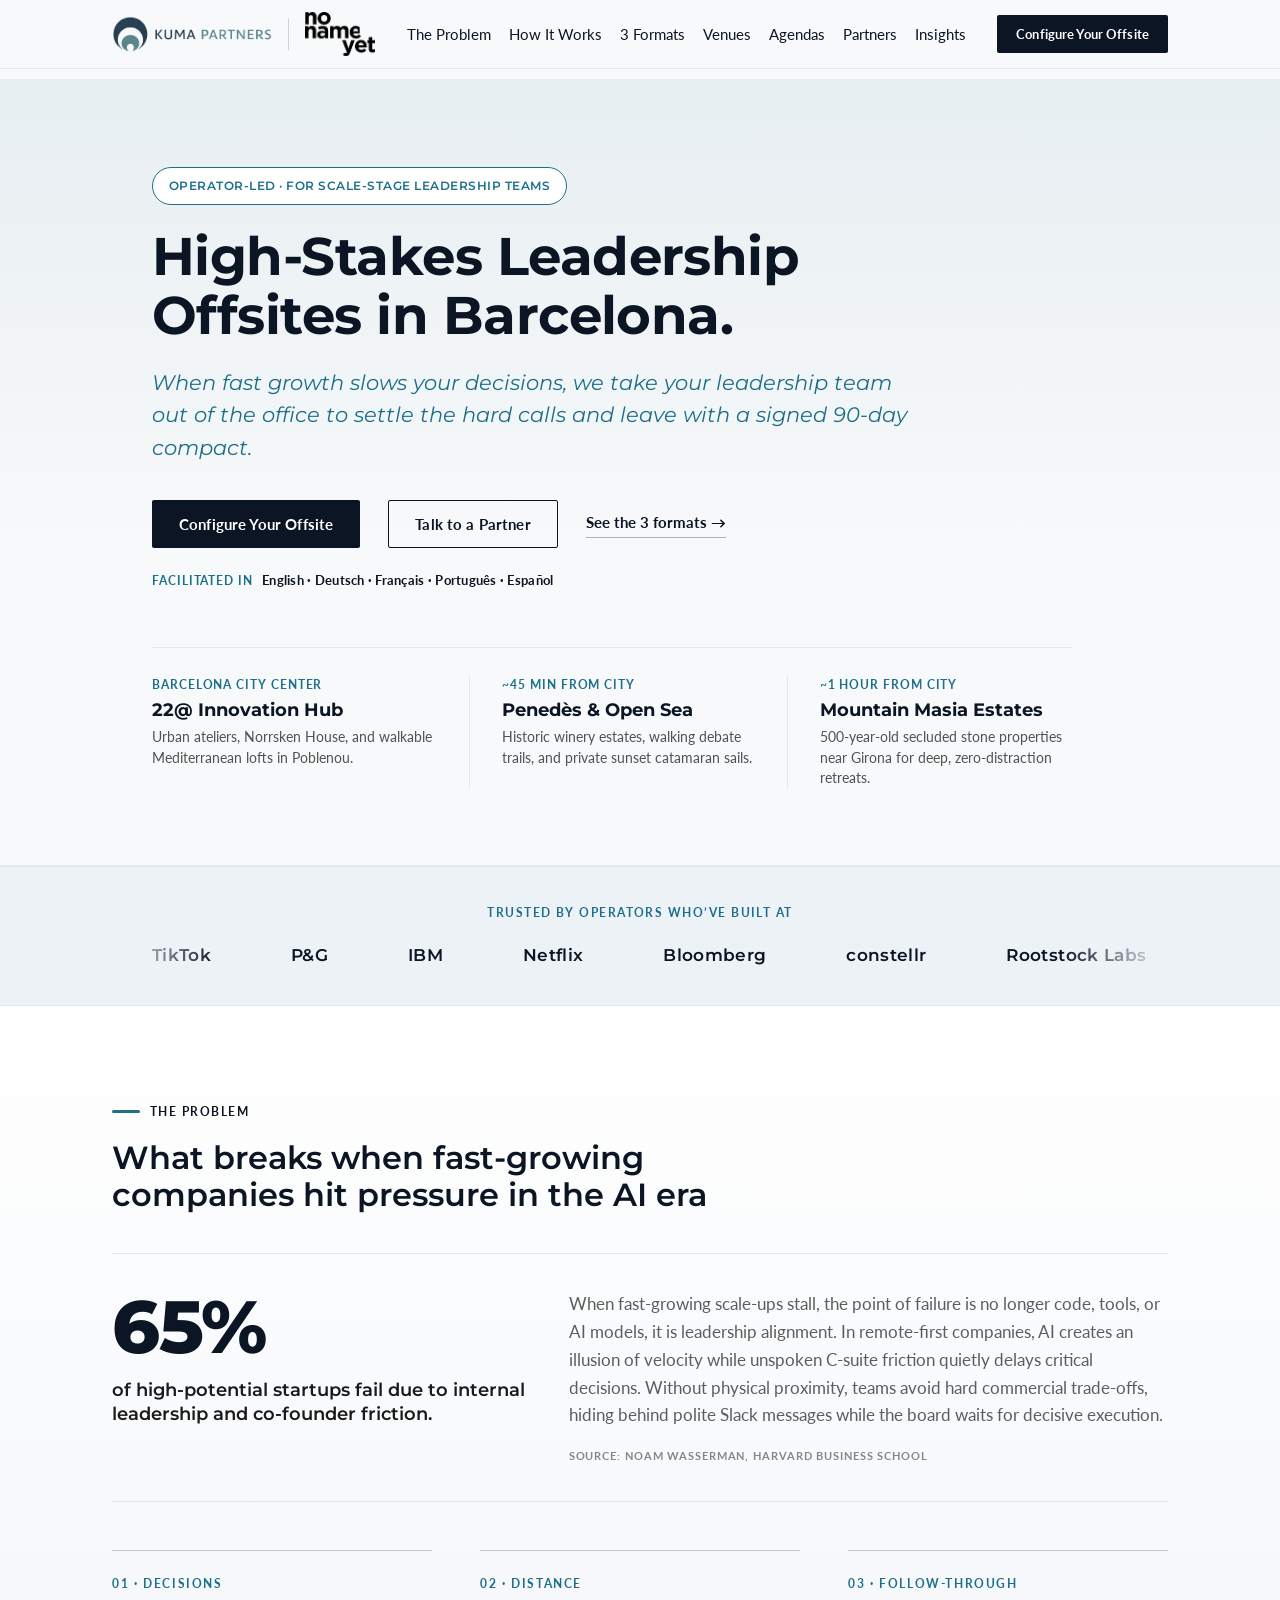
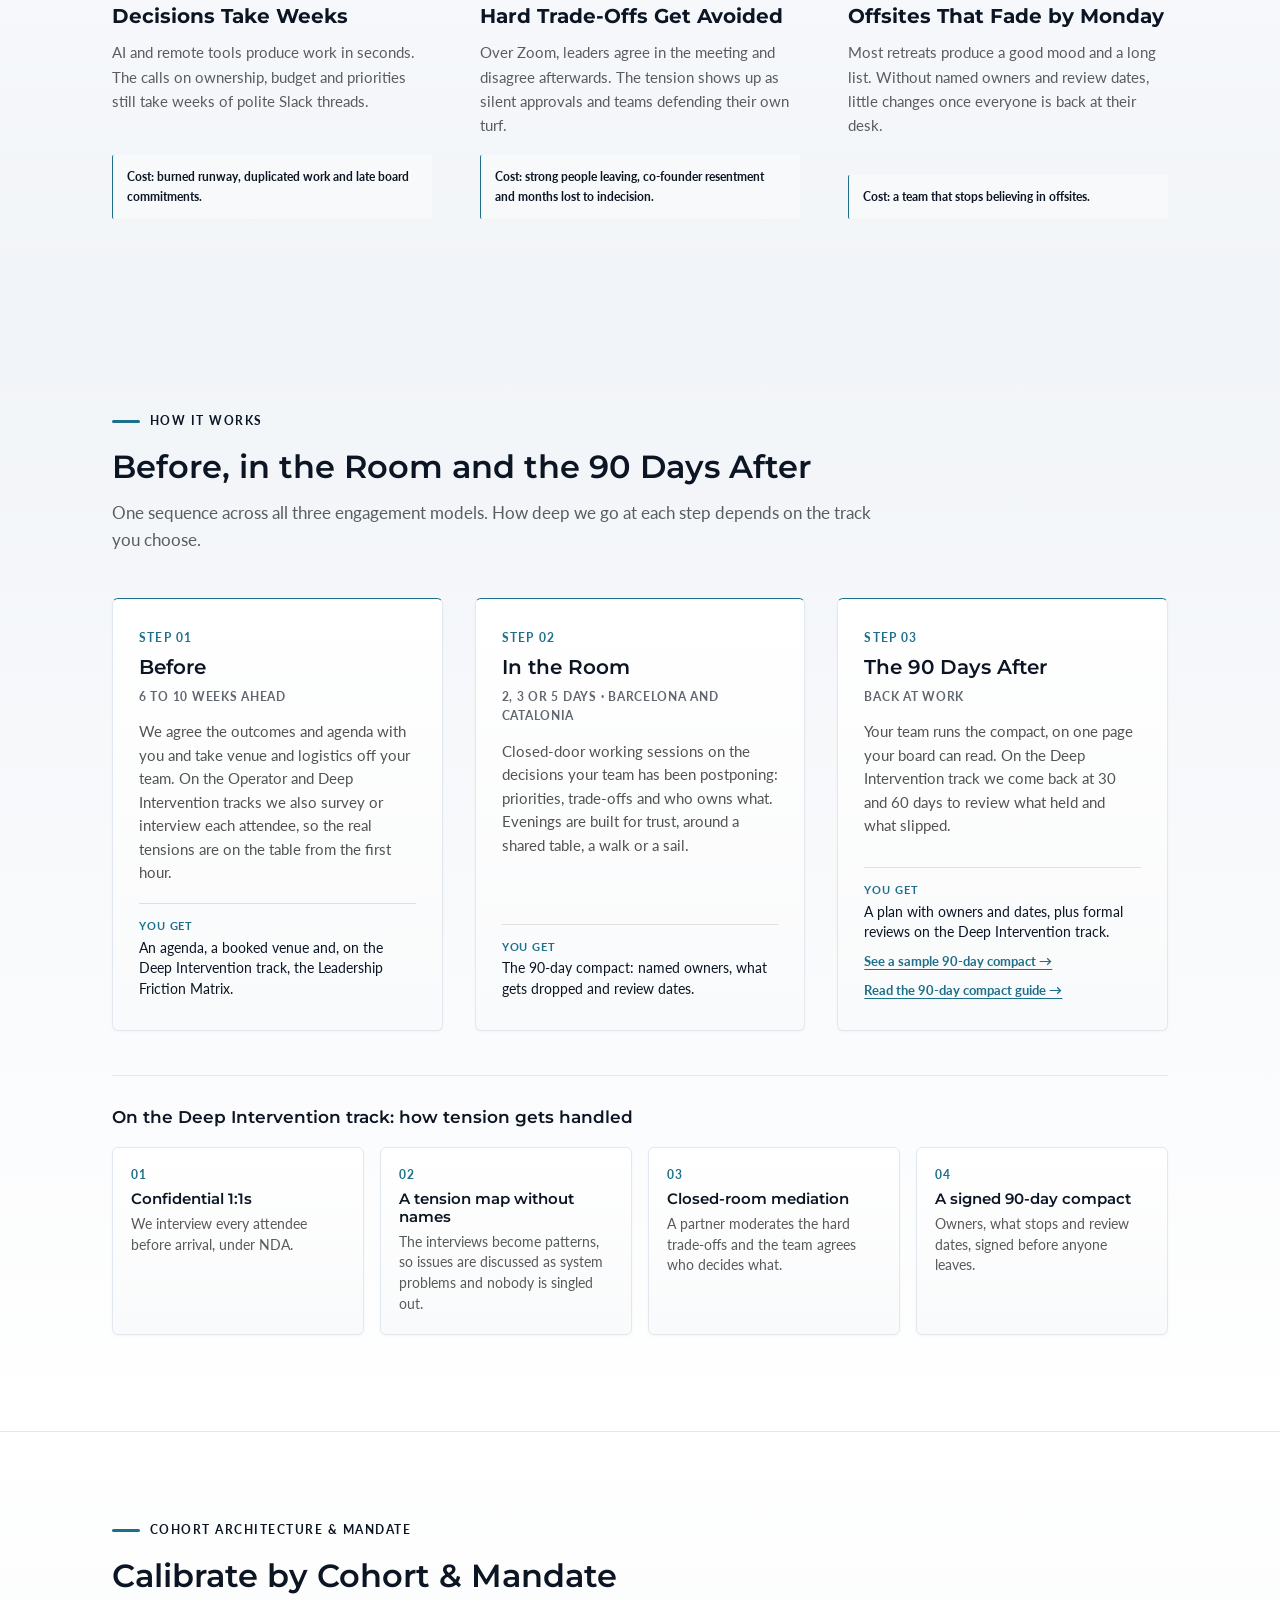
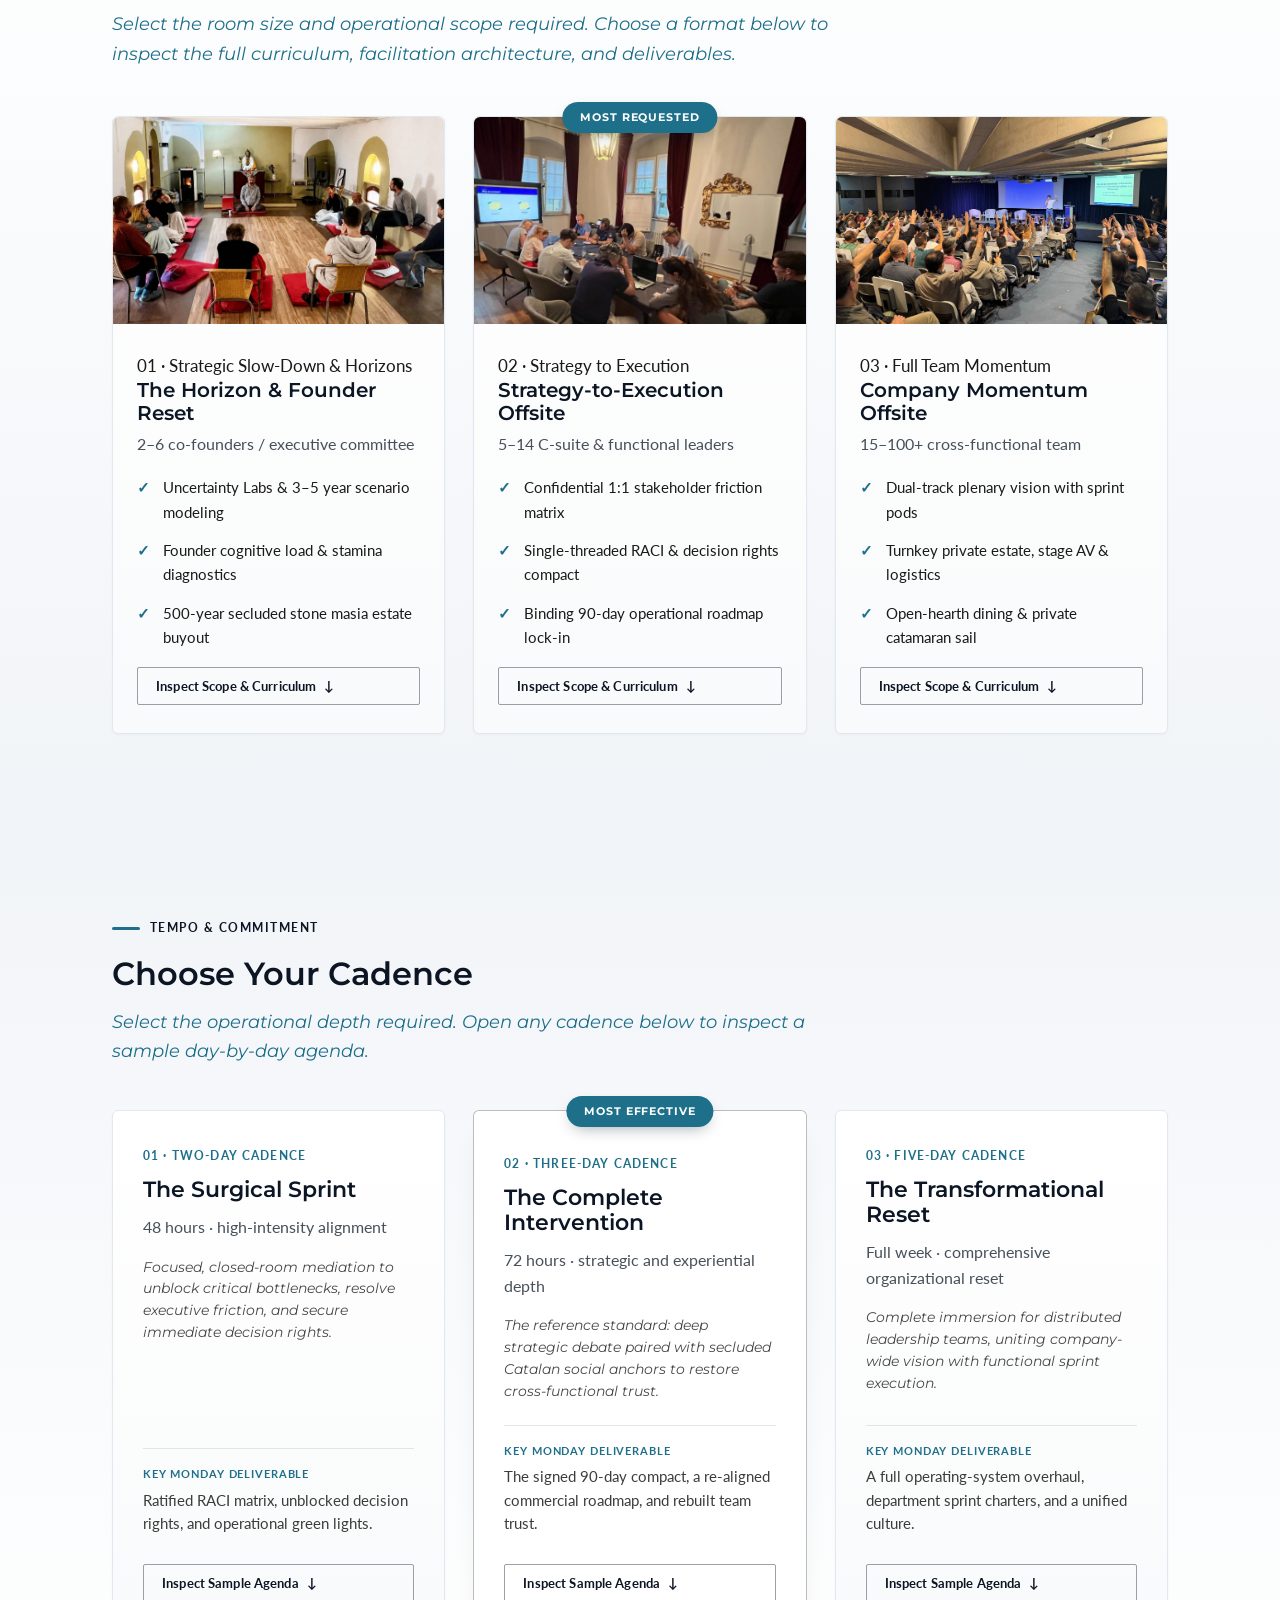
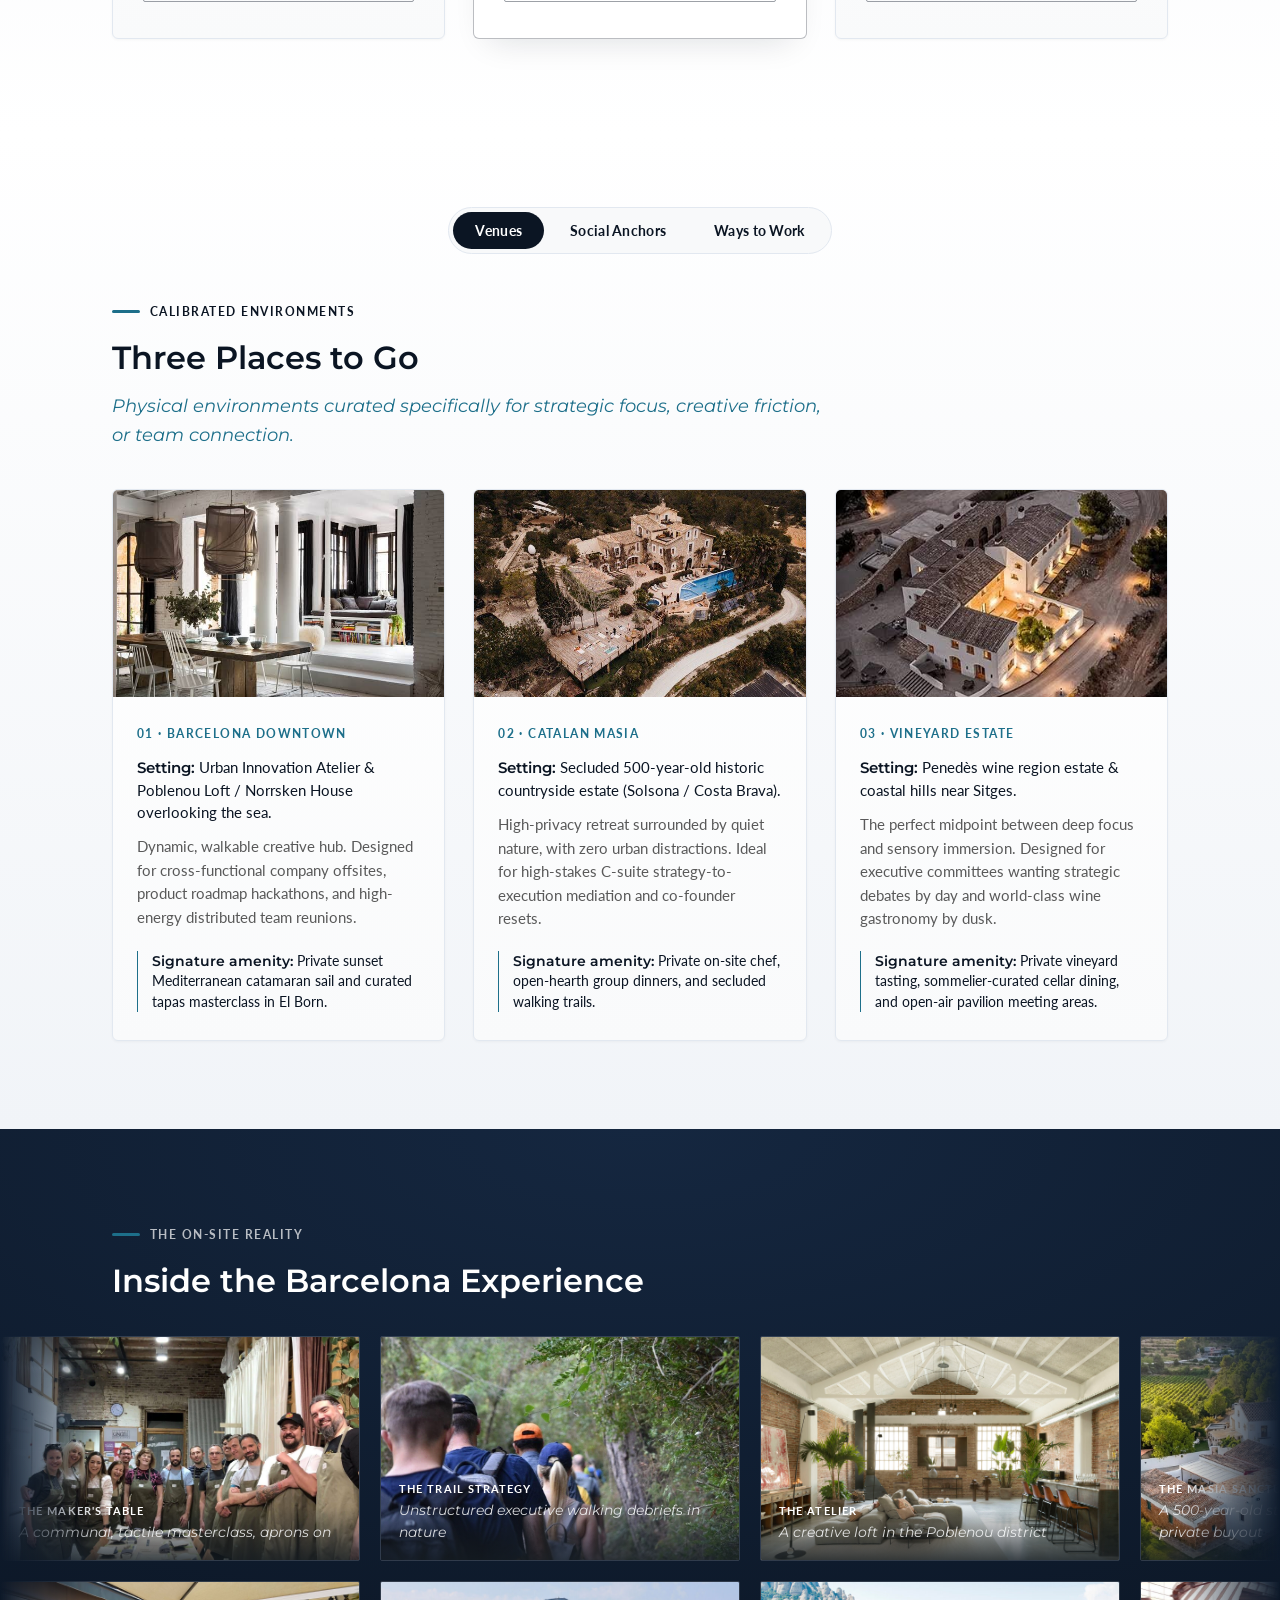
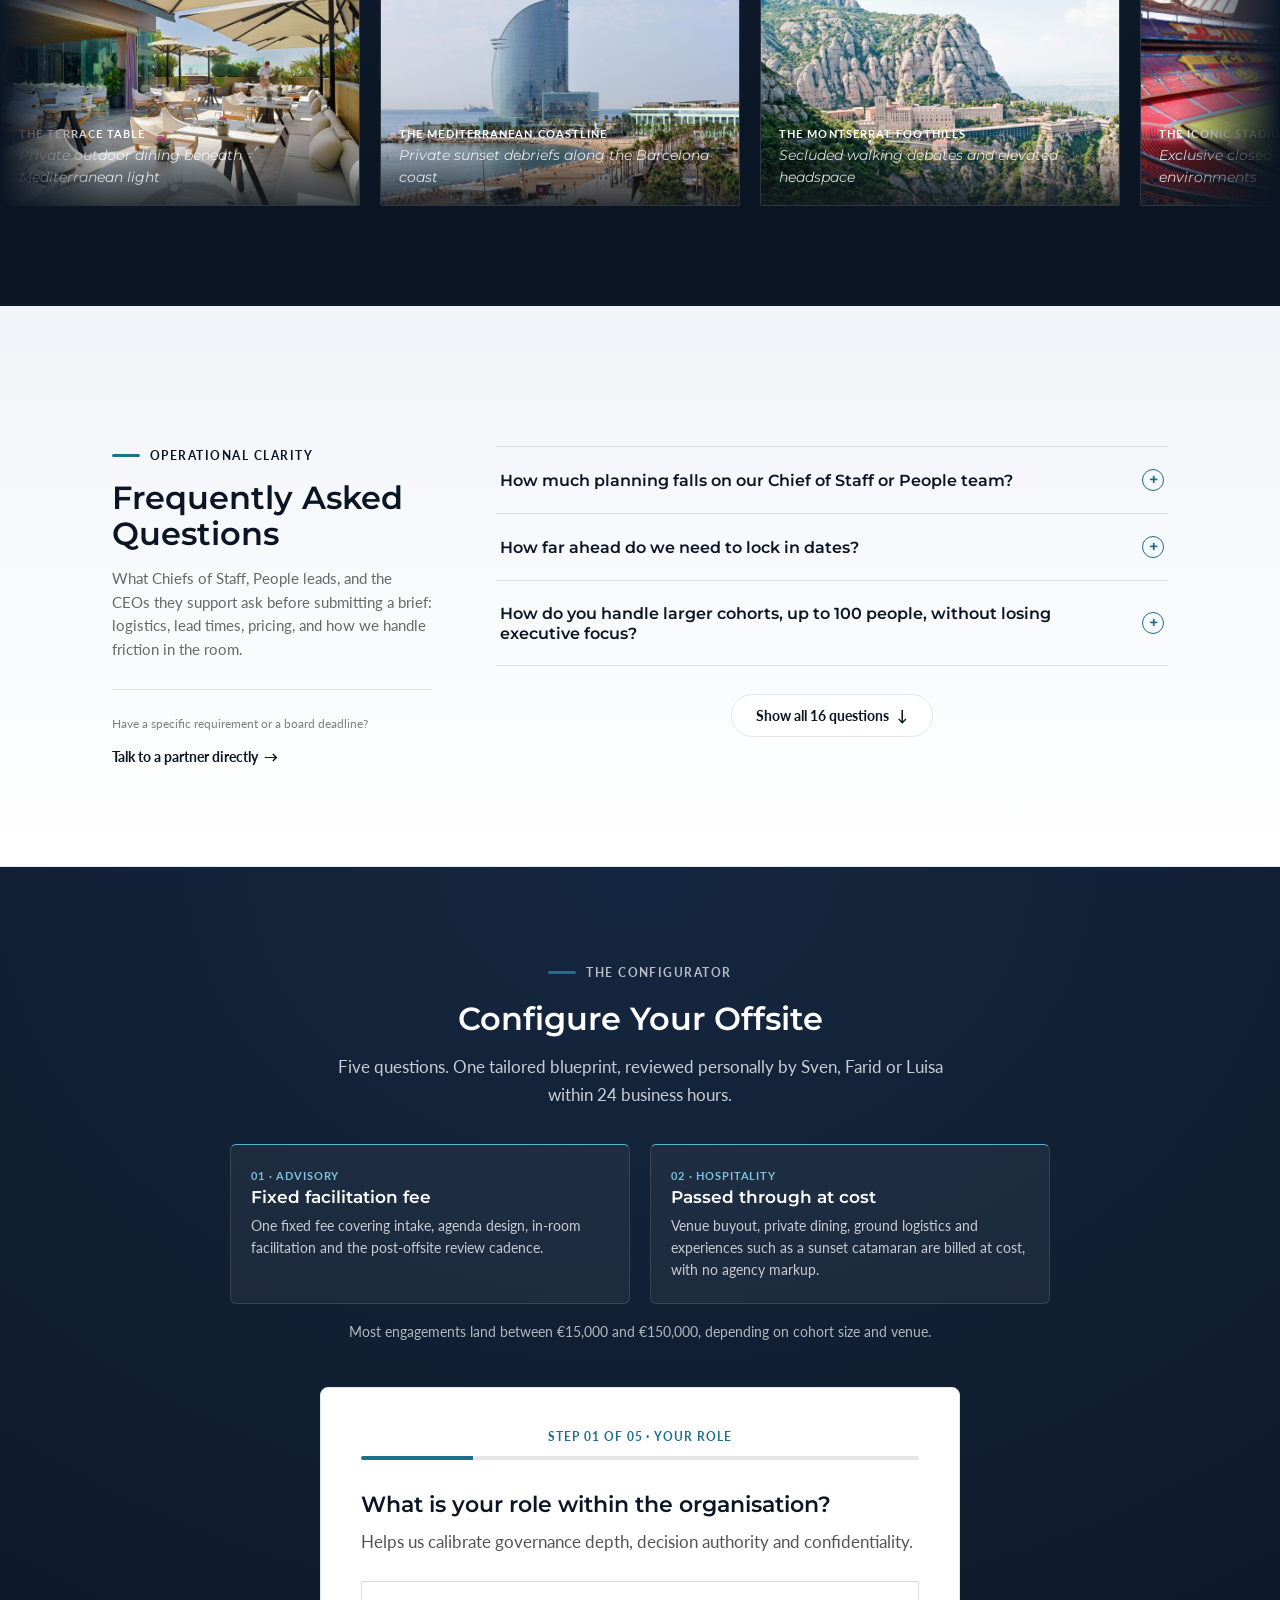
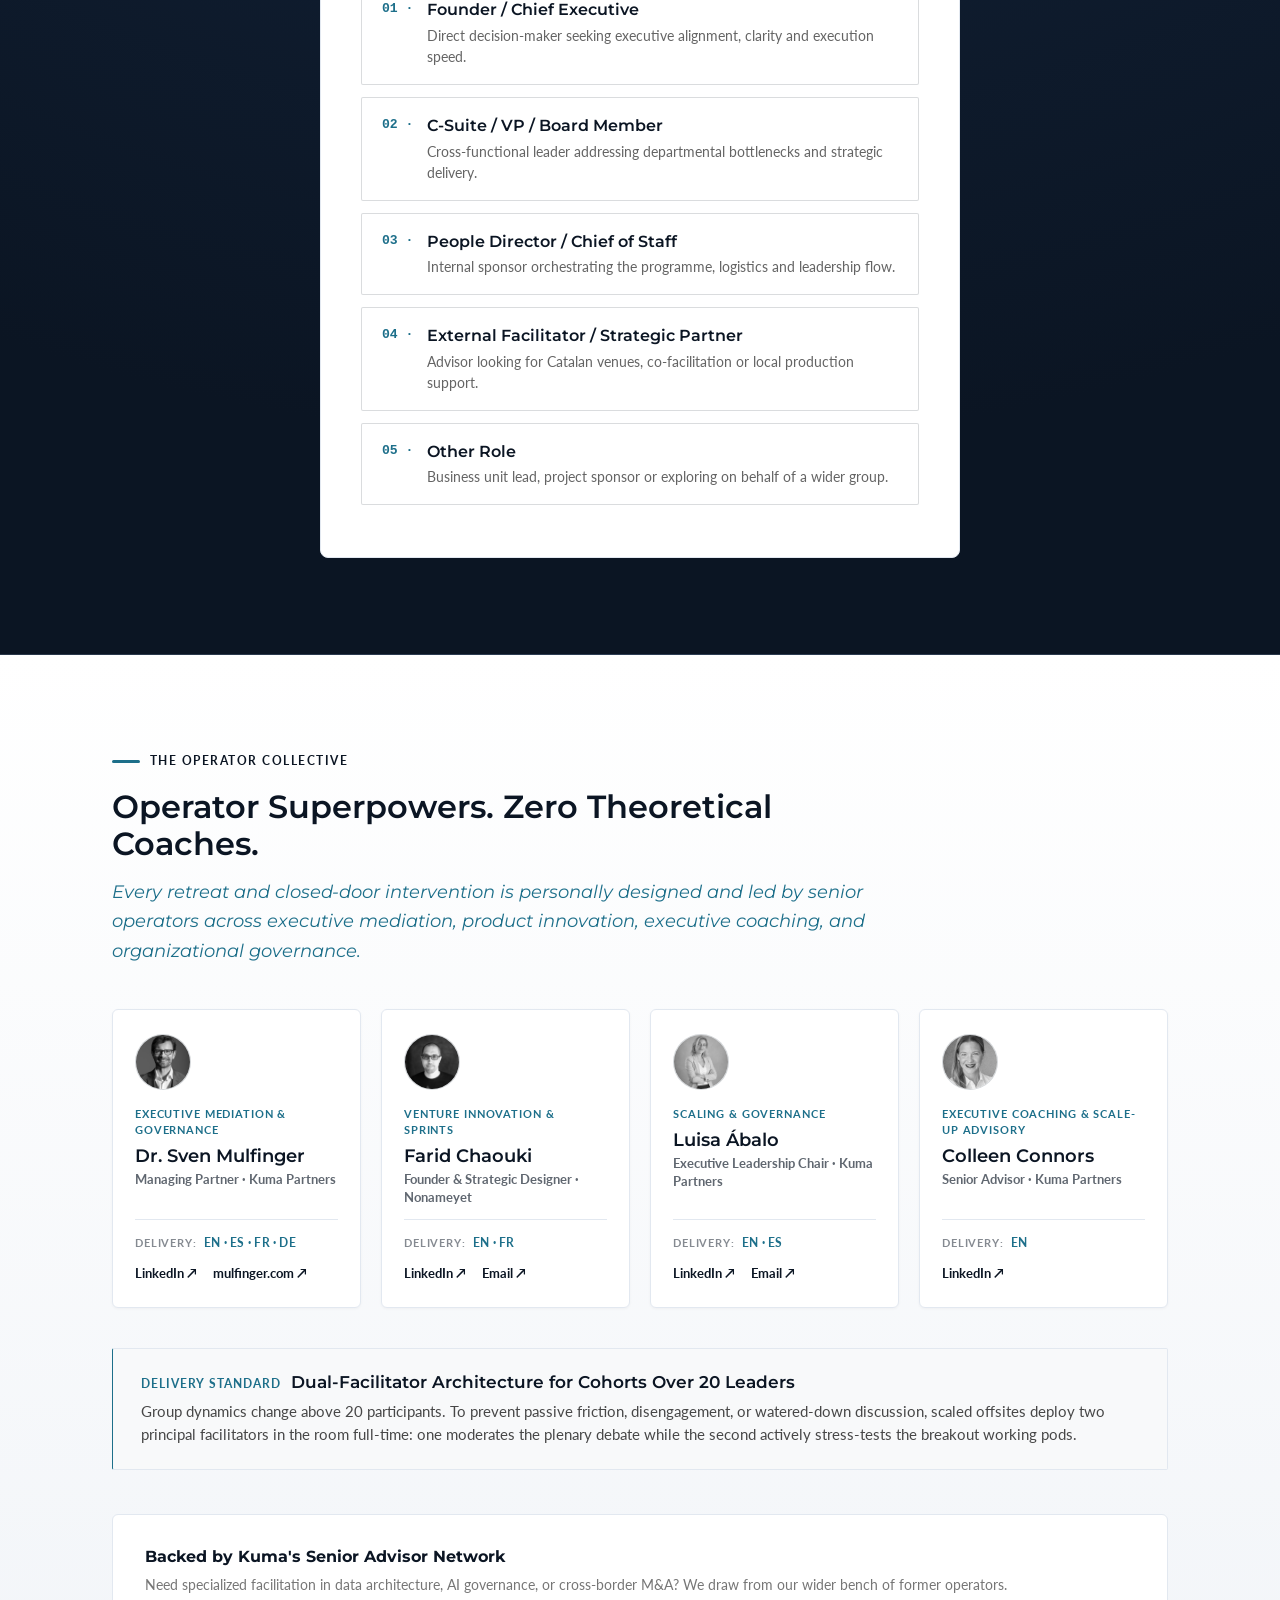
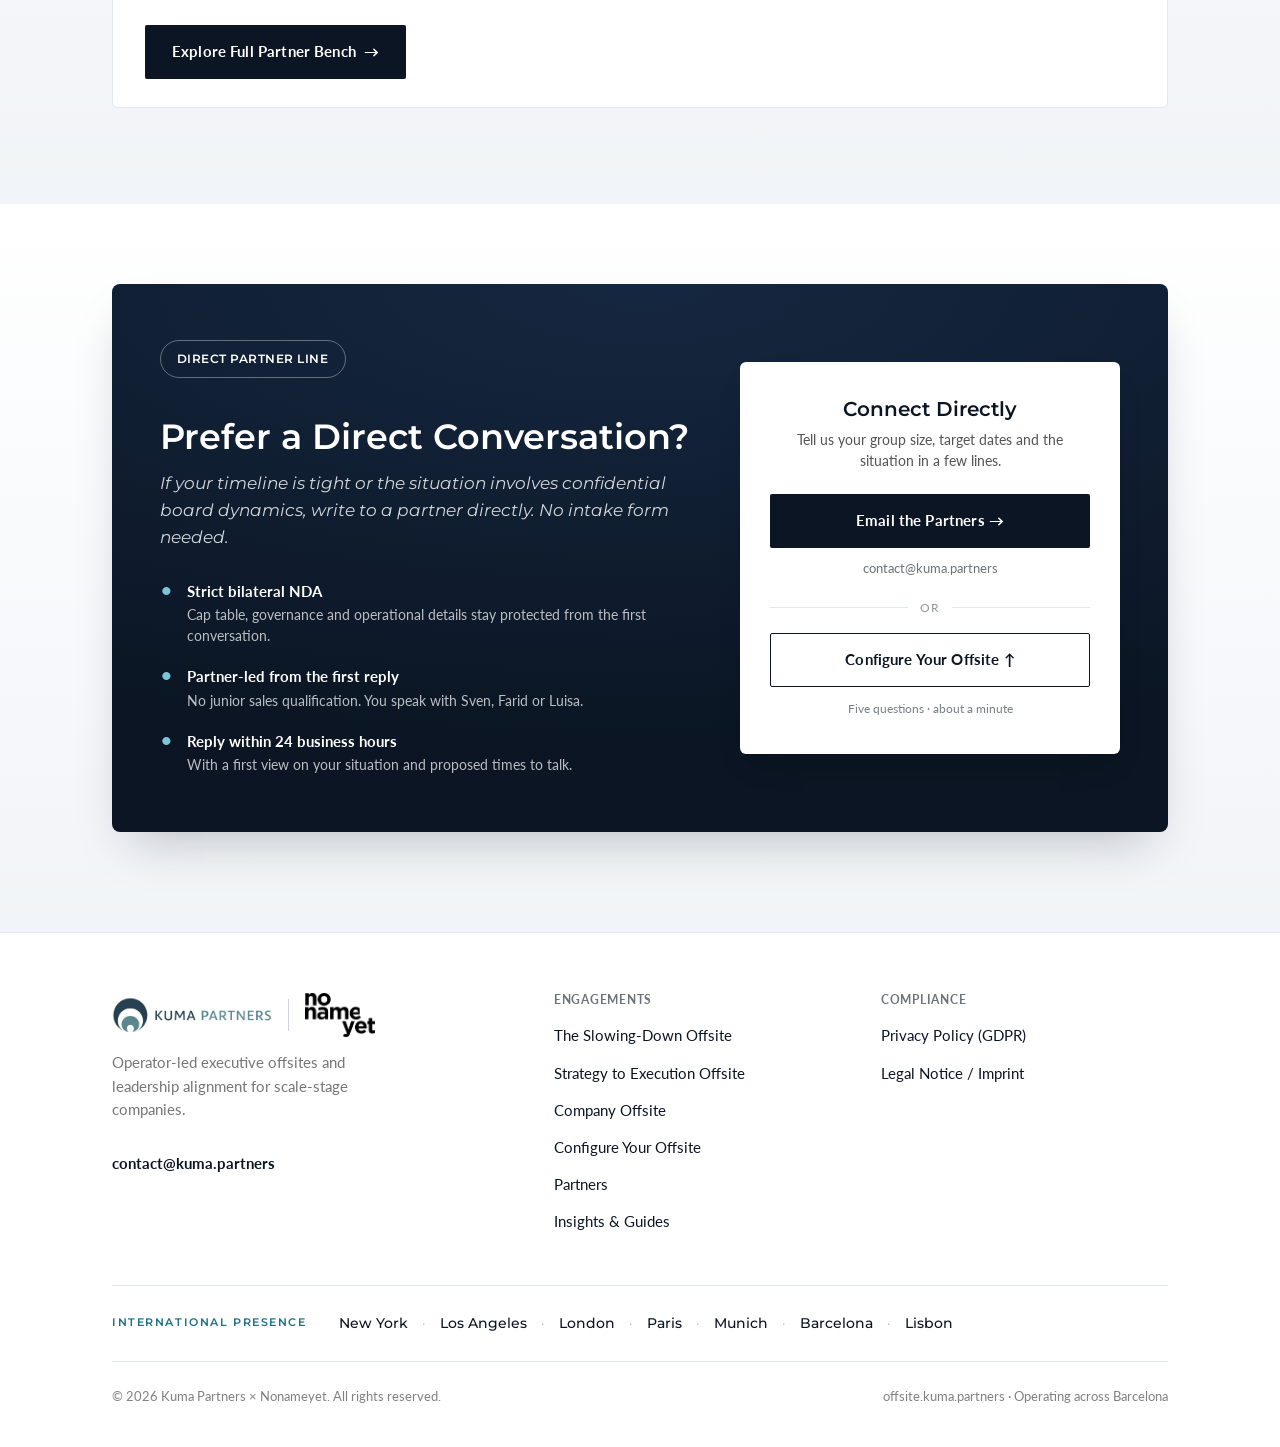
==== commit 4f31a623: "Add files via upload" ====
--- a/index.html
+++ b/index.html
@@ -263,7 +263,7 @@
 
 <header class="site">
   <nav class="wrap nav">
-    <a href="/" class="logo-jv" aria-label="Kuma Partners × Nonameyet">
+    <a href="./" class="logo-jv" aria-label="Kuma Partners × Nonameyet">
       <div class="logo-lockup-track">
         <img src="assets/logo-lockup.png" alt="Kuma Partners" class="logo-kuma">
         <span class="logo-divider" aria-hidden="true"></span>
@@ -276,8 +276,8 @@
       <li><a href="#formats">3 Formats</a></li>
       <li><a href="#dossier">Venues</a></li>
       <li><a href="#cadence">Agendas</a></li>
-      <li><a href="/partners.html">Partners</a></li>
-      <li><a href="/insights/">Insights</a></li>
+      <li><a href="partners.html">Partners</a></li>
+      <li><a href="insights/">Insights</a></li>
       <li class="nav-mobile-only">
         <button type="button" class="btn btn-primary btn-sm" onclick="document.getElementById('configurator').scrollIntoView({behavior: 'smooth'})">Configure Your Offsite</button>
       </li>
@@ -427,7 +427,7 @@
             <strong>You get</strong>
             A plan with owners and dates, plus formal reviews on the Deep Intervention track.
             <button type="button" class="compact-preview-btn" id="open-compact-modal" aria-haspopup="dialog">See a sample 90-day compact &rarr;</button>
-            <a href="/insights/90-day-execution-compact.html" class="inline-guide-link inline-guide-link-block">Read the 90-day compact guide &rarr;</a>
+            <a href="insights/90-day-execution-compact.html" class="inline-guide-link inline-guide-link-block">Read the 90-day compact guide &rarr;</a>
           </div>
         </div>
       </div>
@@ -579,7 +579,7 @@
             <div class="format-detail-col">
               <h4>Diagnostic Intake &amp; Governance</h4>
               <ul class="outcomes-list outcomes-list-1col">
-                <li><strong>1:1 Stakeholder Intake:</strong> Pre-offsite interviews with every C-suite attendee, building an anonymized, confidential Leadership Friction Matrix. <a href="/insights/c-suite-friction-mediation.html" class="inline-guide-link">How the mediation works &rarr;</a></li>
+                <li><strong>1:1 Stakeholder Intake:</strong> Pre-offsite interviews with every C-suite attendee, building an anonymized, confidential Leadership Friction Matrix. <a href="insights/c-suite-friction-mediation.html" class="inline-guide-link">How the mediation works &rarr;</a></li>
                 <li><strong>RACI &amp; Decision Rights Compact:</strong> Eliminating inter-departmental drag and turf wars by codifying explicit single-threaded ownership.</li>
                 <li><strong>Strategic Roadmapping:</strong> Stress-testing product and go-to-market trade-offs against annual board commitments and runway targets.</li>
               </ul>
@@ -589,7 +589,7 @@
               <ul class="outcomes-list outcomes-list-1col">
                 <li><strong>In-Room Lead:</strong> A principal operator pair moderating high-tempo plenary debate while driving rapid breakout alignment.</li>
                 <li><strong>Venue Standard:</strong> A secluded estate in Penedès or Girona, with private chef dining, sommelier masterclasses, and audio-secure breakout rooms.</li>
-                <li><strong>Primary Output:</strong> The 90-Day Execution Compact, a signed governance roadmap with concrete metrics, ready for deployment Monday morning. <a href="/insights/90-day-execution-compact.html" class="inline-guide-link">How the compact works &rarr;</a></li>
+                <li><strong>Primary Output:</strong> The 90-Day Execution Compact, a signed governance roadmap with concrete metrics, ready for deployment Monday morning. <a href="insights/90-day-execution-compact.html" class="inline-guide-link">How the compact works &rarr;</a></li>
               </ul>
             </div>
           </div>
@@ -618,7 +618,7 @@
               <ul class="outcomes-list outcomes-list-1col">
                 <li><strong>Venues:</strong> Poblenou Creative Atelier, Norrsken House Barcelona&rsquo;s plenary theater, or private seaside campus buyouts.</li>
                 <li><strong>Catalan Immersions:</strong> Open-fire hearth group dining in private estate courtyards, and sunset catamaran sails departing Port Vell.</li>
-                <li><strong>Primary Output:</strong> Cross-functional velocity, cultural realignment, and completed sprint roadmaps owned across departments. <a href="/insights/company-momentum-remote-teams.html" class="inline-guide-link">Read the company offsite guide &rarr;</a></li>
+                <li><strong>Primary Output:</strong> Cross-functional velocity, cultural realignment, and completed sprint roadmaps owned across departments. <a href="insights/company-momentum-remote-teams.html" class="inline-guide-link">Read the company offsite guide &rarr;</a></li>
               </ul>
             </div>
           </div>
@@ -1767,7 +1767,7 @@
           <div class="team-cta-title">Backed by Kuma's Senior Advisor Network</div>
           <div class="team-cta-sub">Need specialized facilitation in data architecture, AI governance, or cross-border M&amp;A? We draw from our wider bench of former operators.</div>
         </div>
-        <a href="/partners.html" class="btn btn-primary">Explore Full Partner Bench <span class="arrow">&rarr;</span></a>
+        <a href="partners.html" class="btn btn-primary">Explore Full Partner Bench <span class="arrow">&rarr;</span></a>
       </div>
 
     </div>
@@ -1829,7 +1829,7 @@
   <div class="wrap">
     <div class="footer-grid">
       <div>
-        <a href="/" class="logo-jv footer-logo" style="margin-bottom:14px;">
+        <a href="./" class="logo-jv footer-logo" style="margin-bottom:14px;">
           <div class="logo-lockup-track">
             <img src="assets/logo-lockup.png" alt="Kuma Partners" class="logo-kuma">
             <span class="logo-divider" aria-hidden="true"></span>
@@ -1846,15 +1846,15 @@
           <li><a href="#formats">Strategy to Execution Offsite</a></li>
           <li><a href="#formats">Company Offsite</a></li>
           <li><a href="#configurator">Configure Your Offsite</a></li>
-          <li><a href="/partners.html">Partners</a></li>
-          <li><a href="/insights/">Insights &amp; Guides</a></li>
+          <li><a href="partners.html">Partners</a></li>
+          <li><a href="insights/">Insights &amp; Guides</a></li>
         </ul>
       </div>
       <div>
         <h4>Compliance</h4>
         <ul>
-          <li><a href="/privacy">Privacy Policy (GDPR)</a></li>
-          <li><a href="/legal">Legal Notice / Imprint</a></li>
+          <li><a href="https://kuma.partners/privacy.html">Privacy Policy (GDPR)</a></li>
+          <li><a href="https://kuma.partners/legal.html">Legal Notice / Imprint</a></li>
         </ul>
       </div>
     </div>
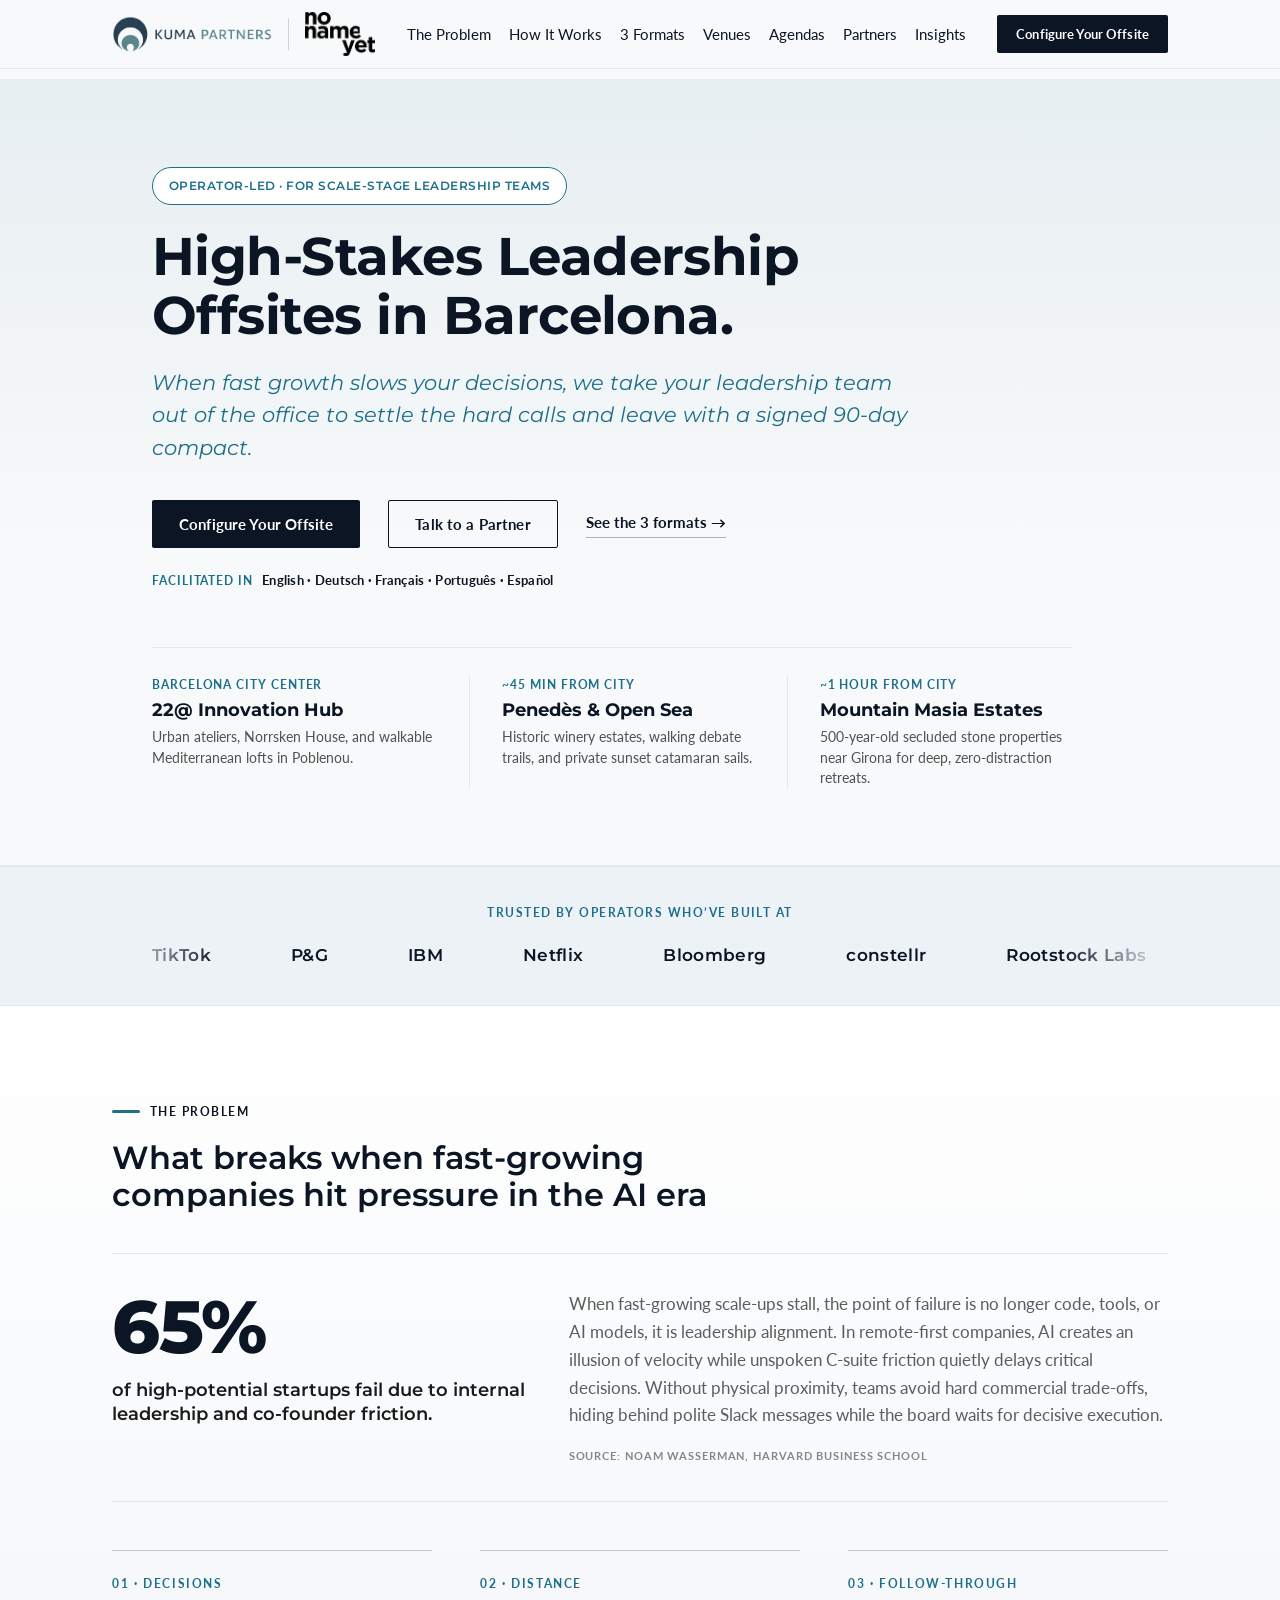
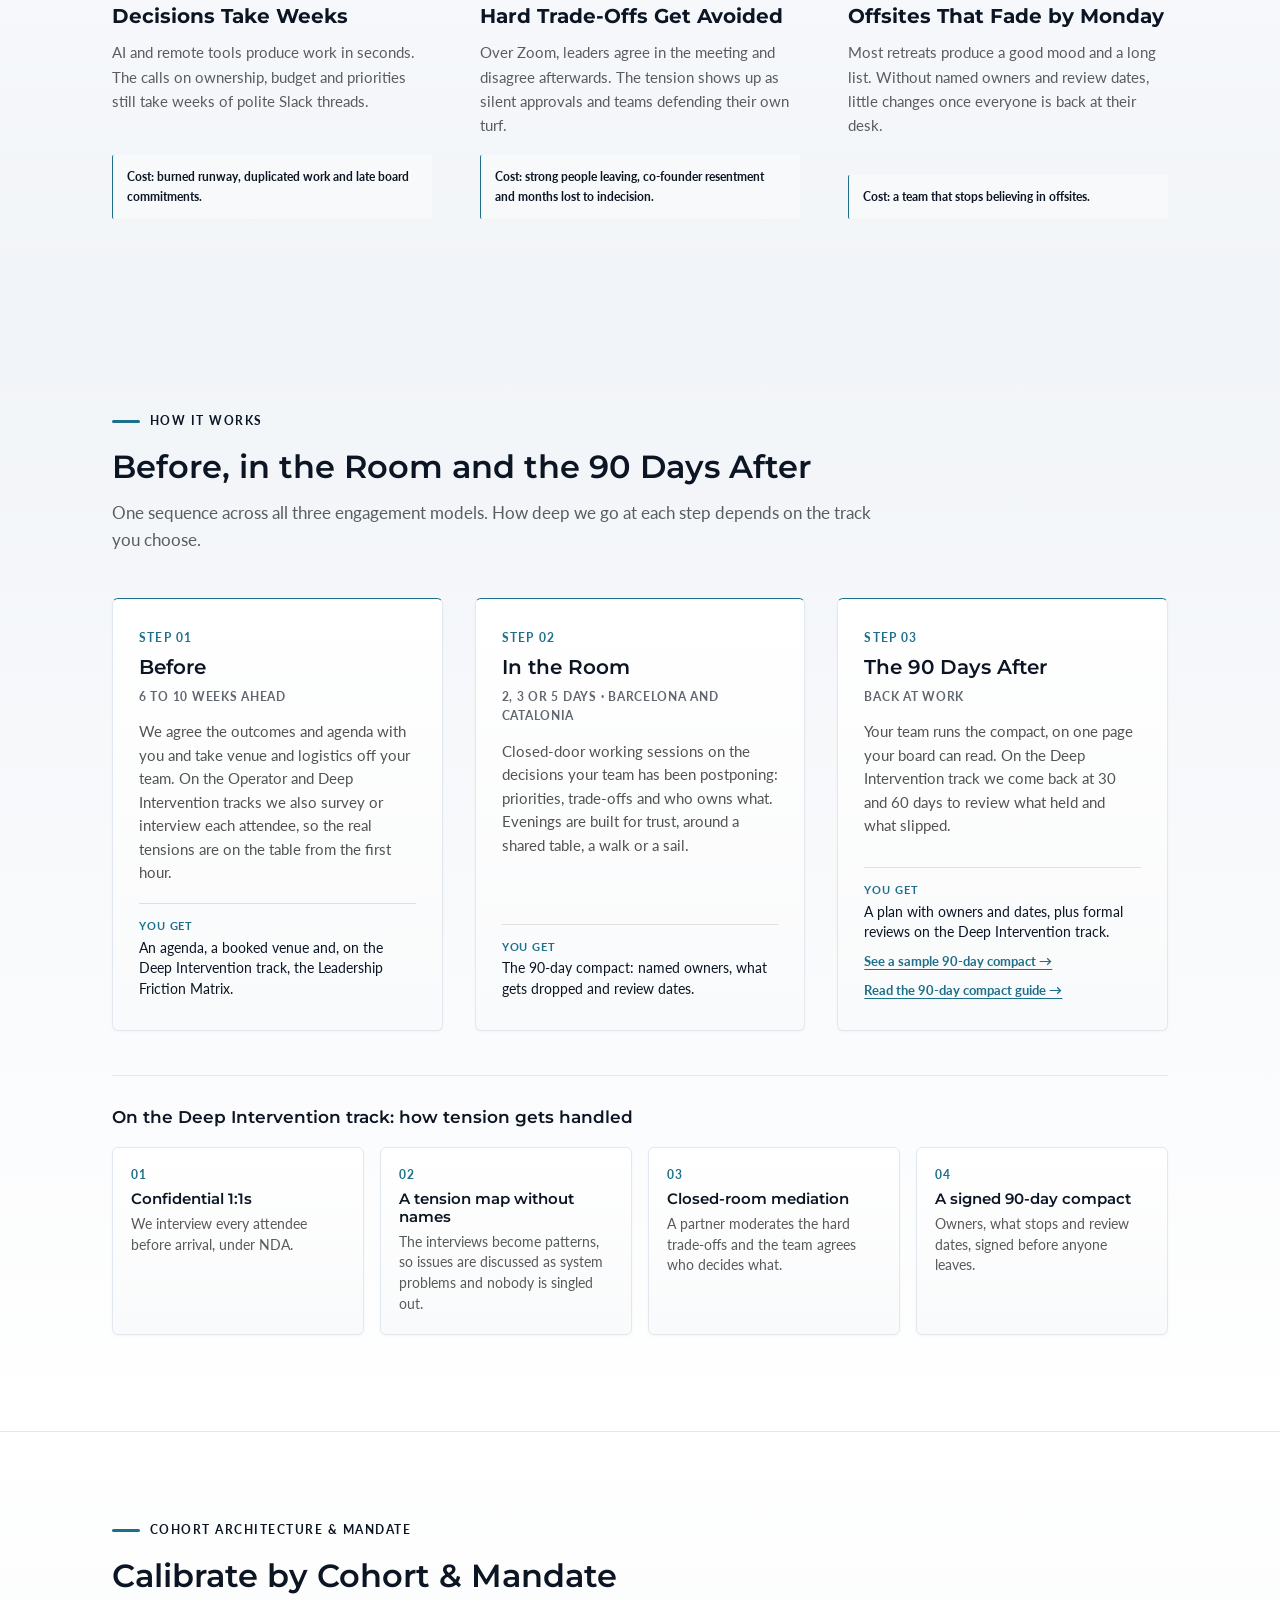
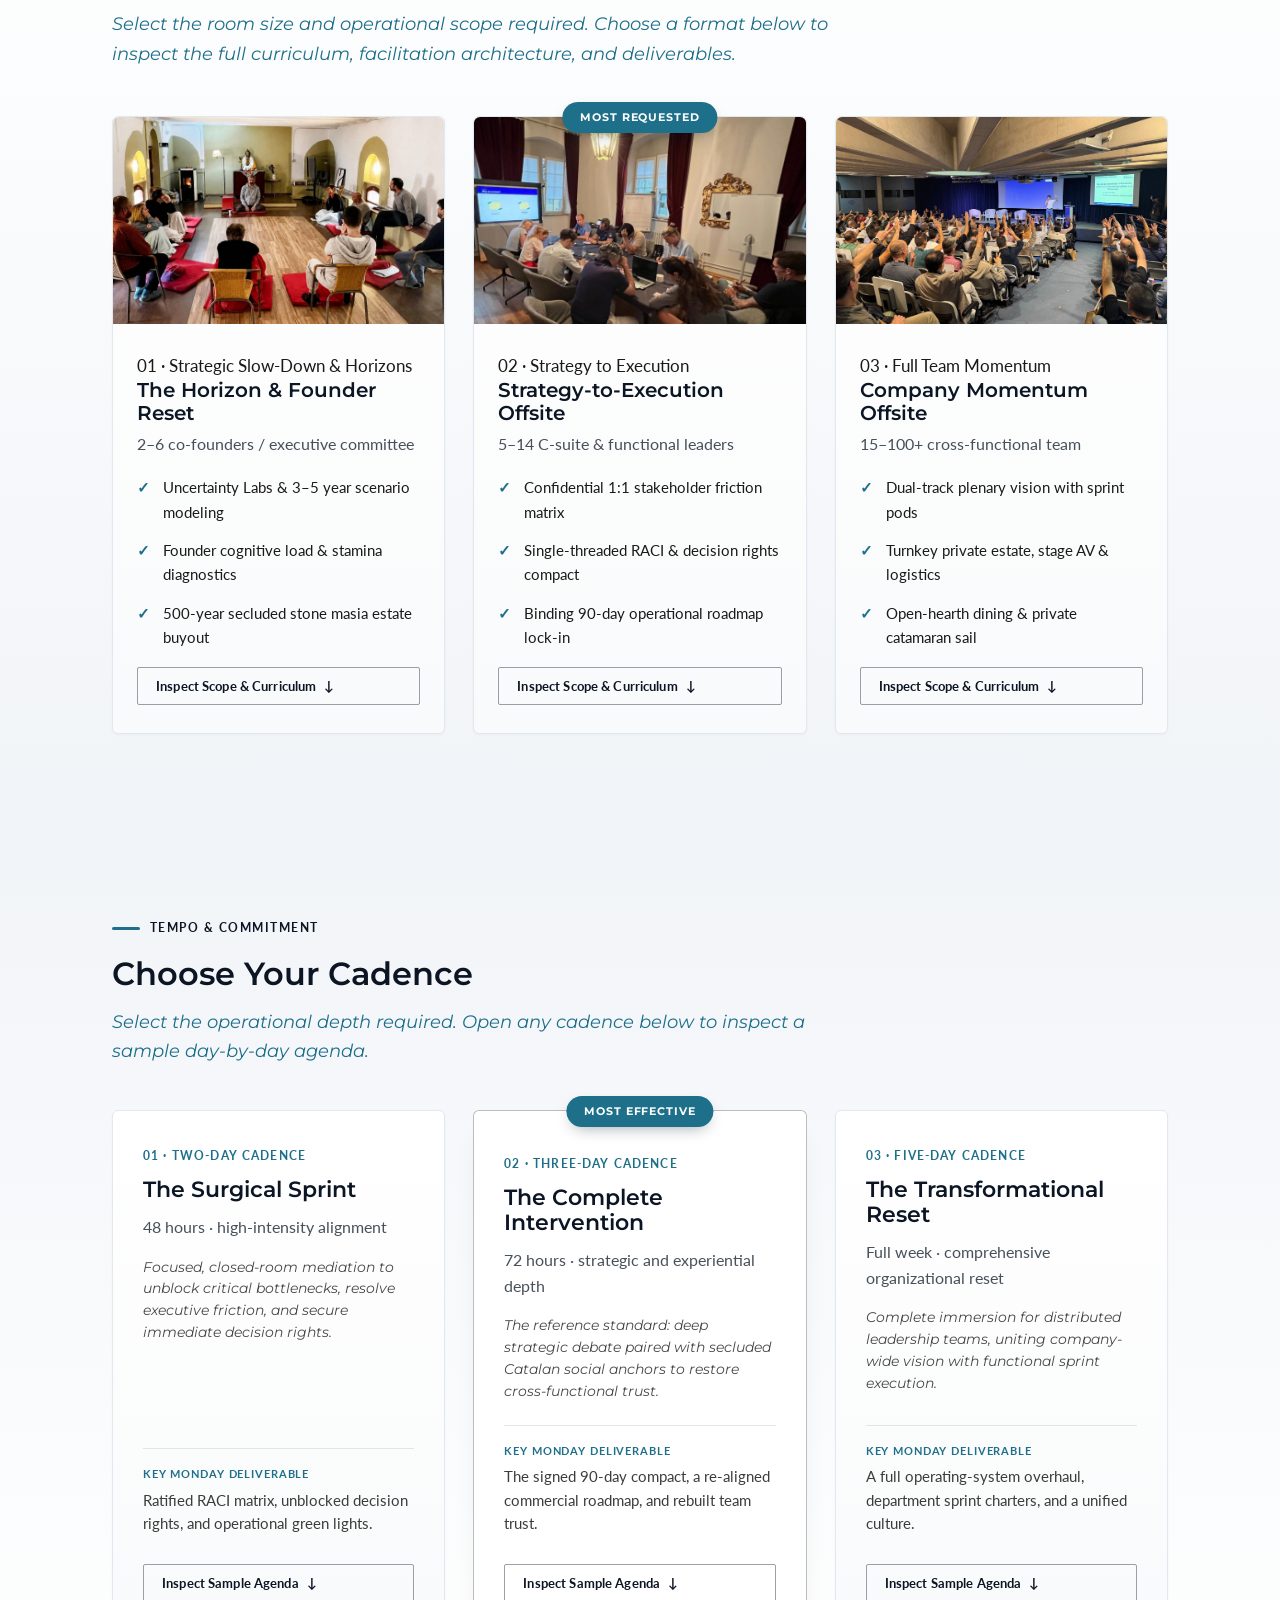
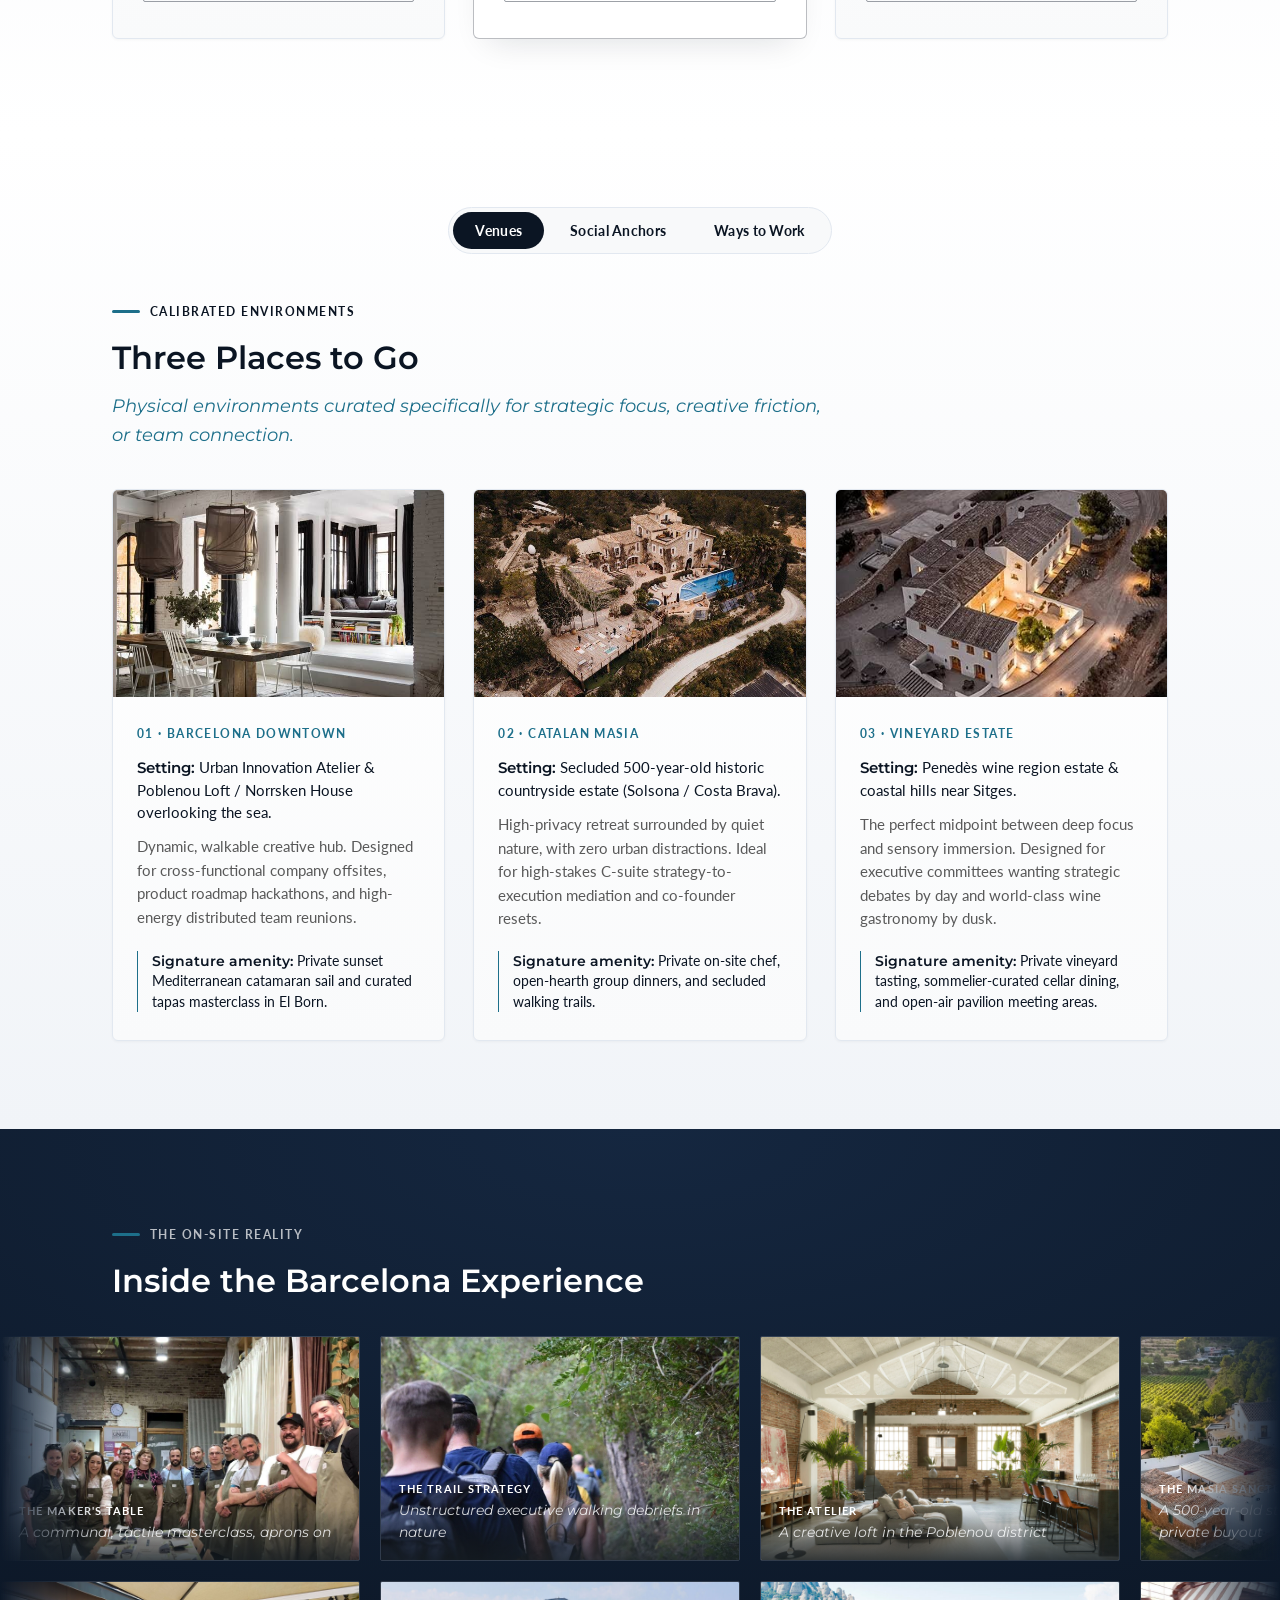
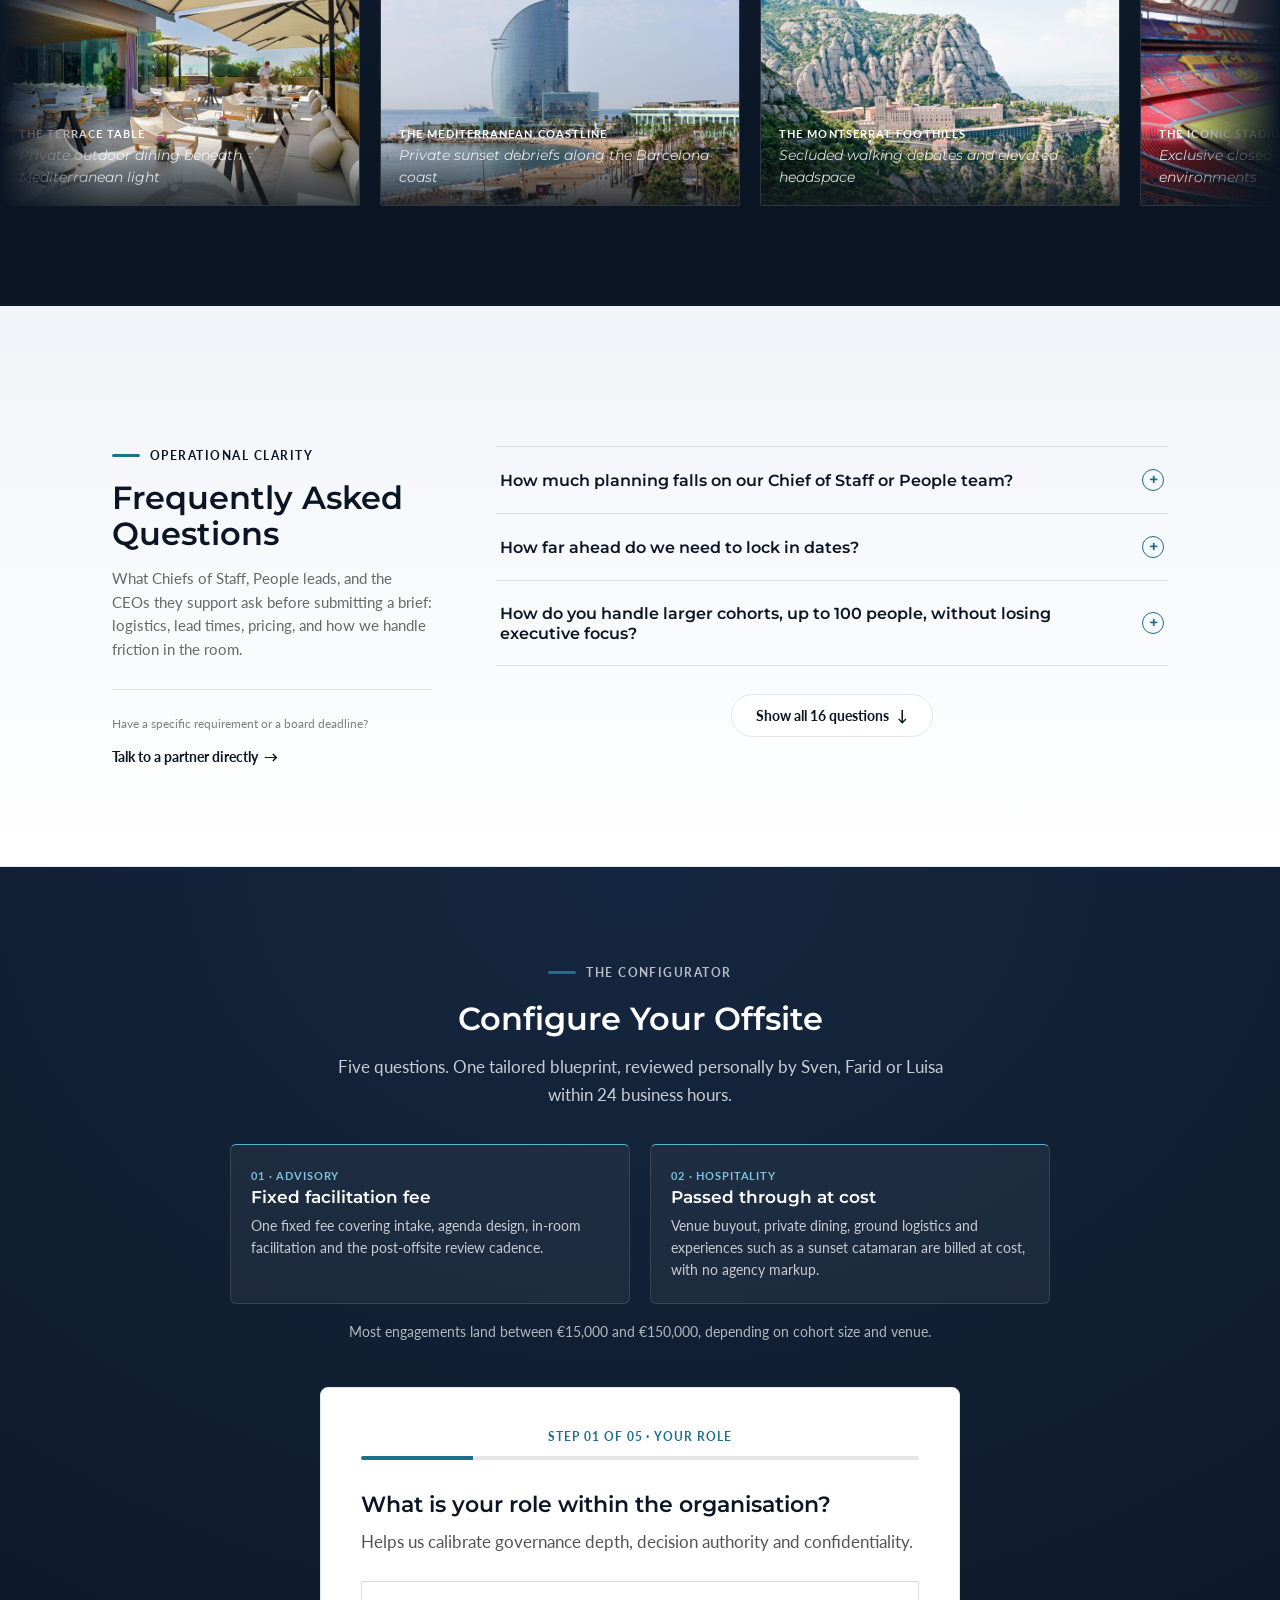
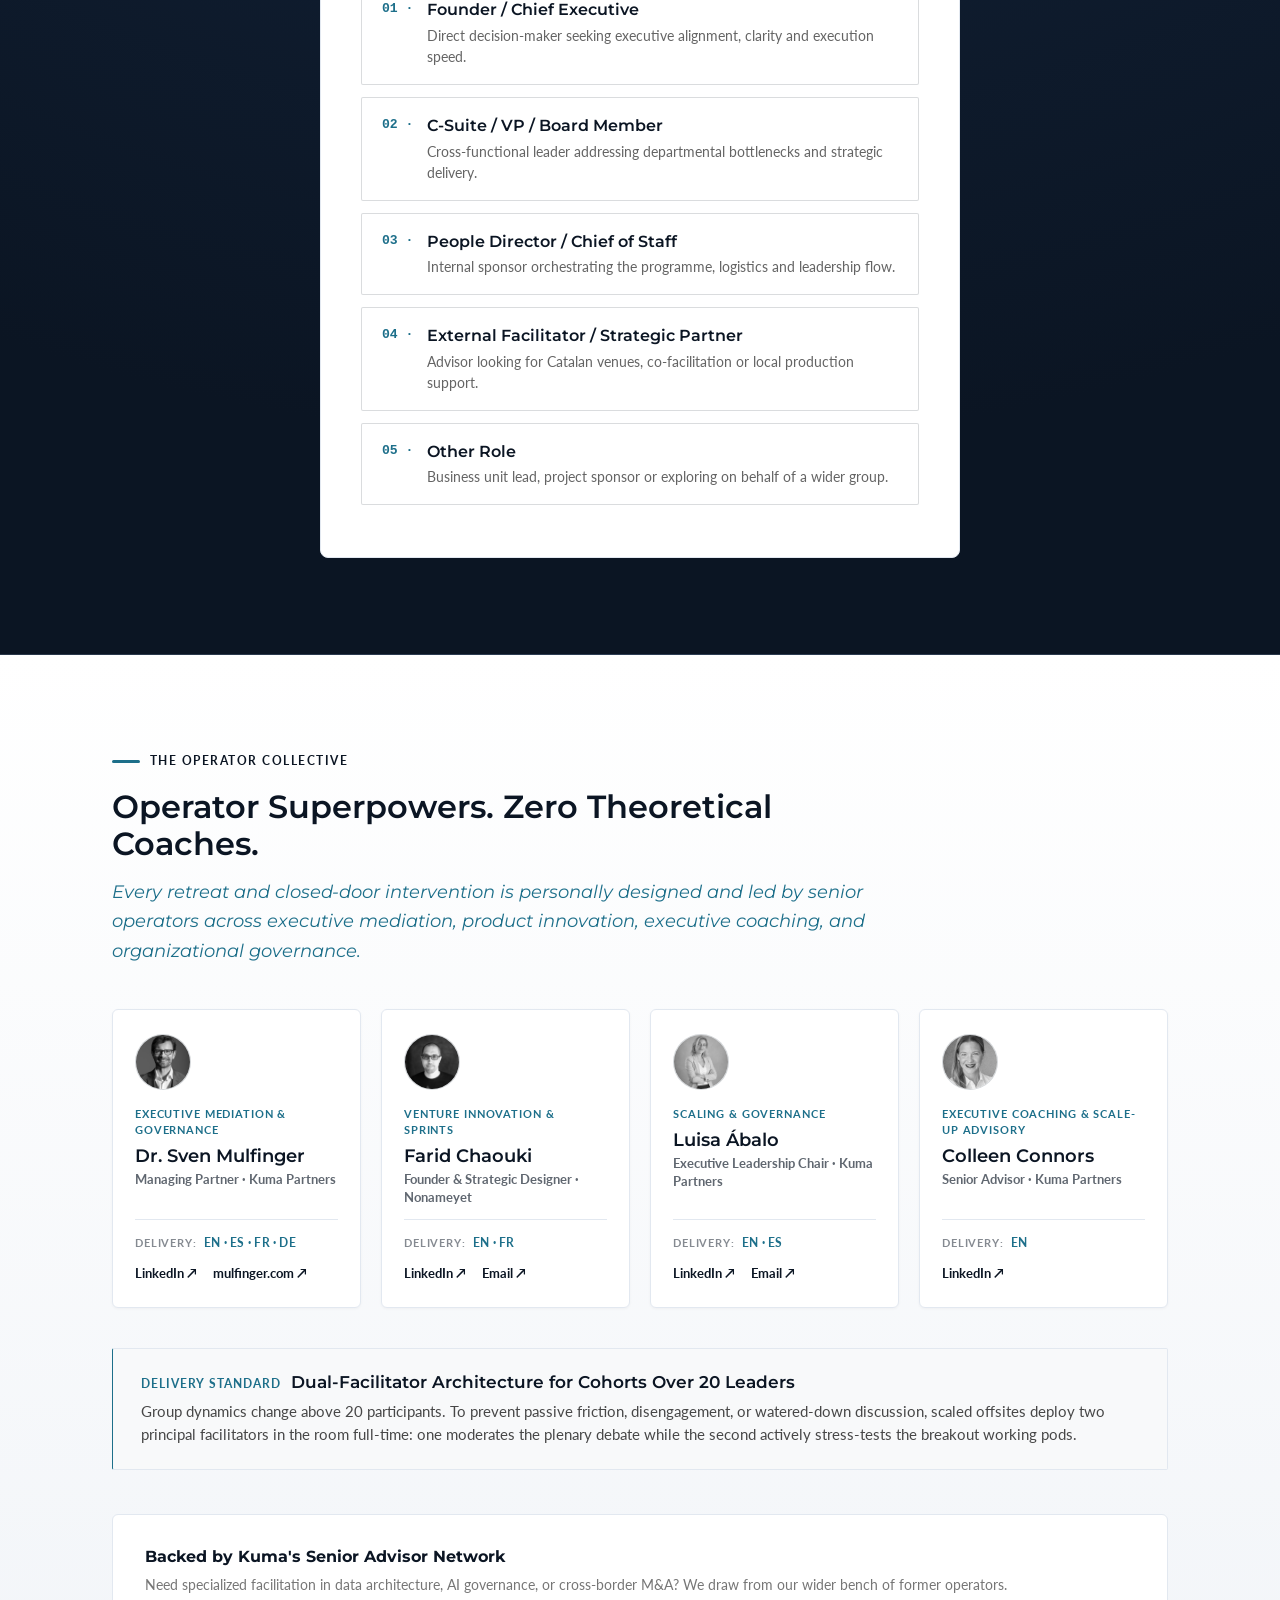
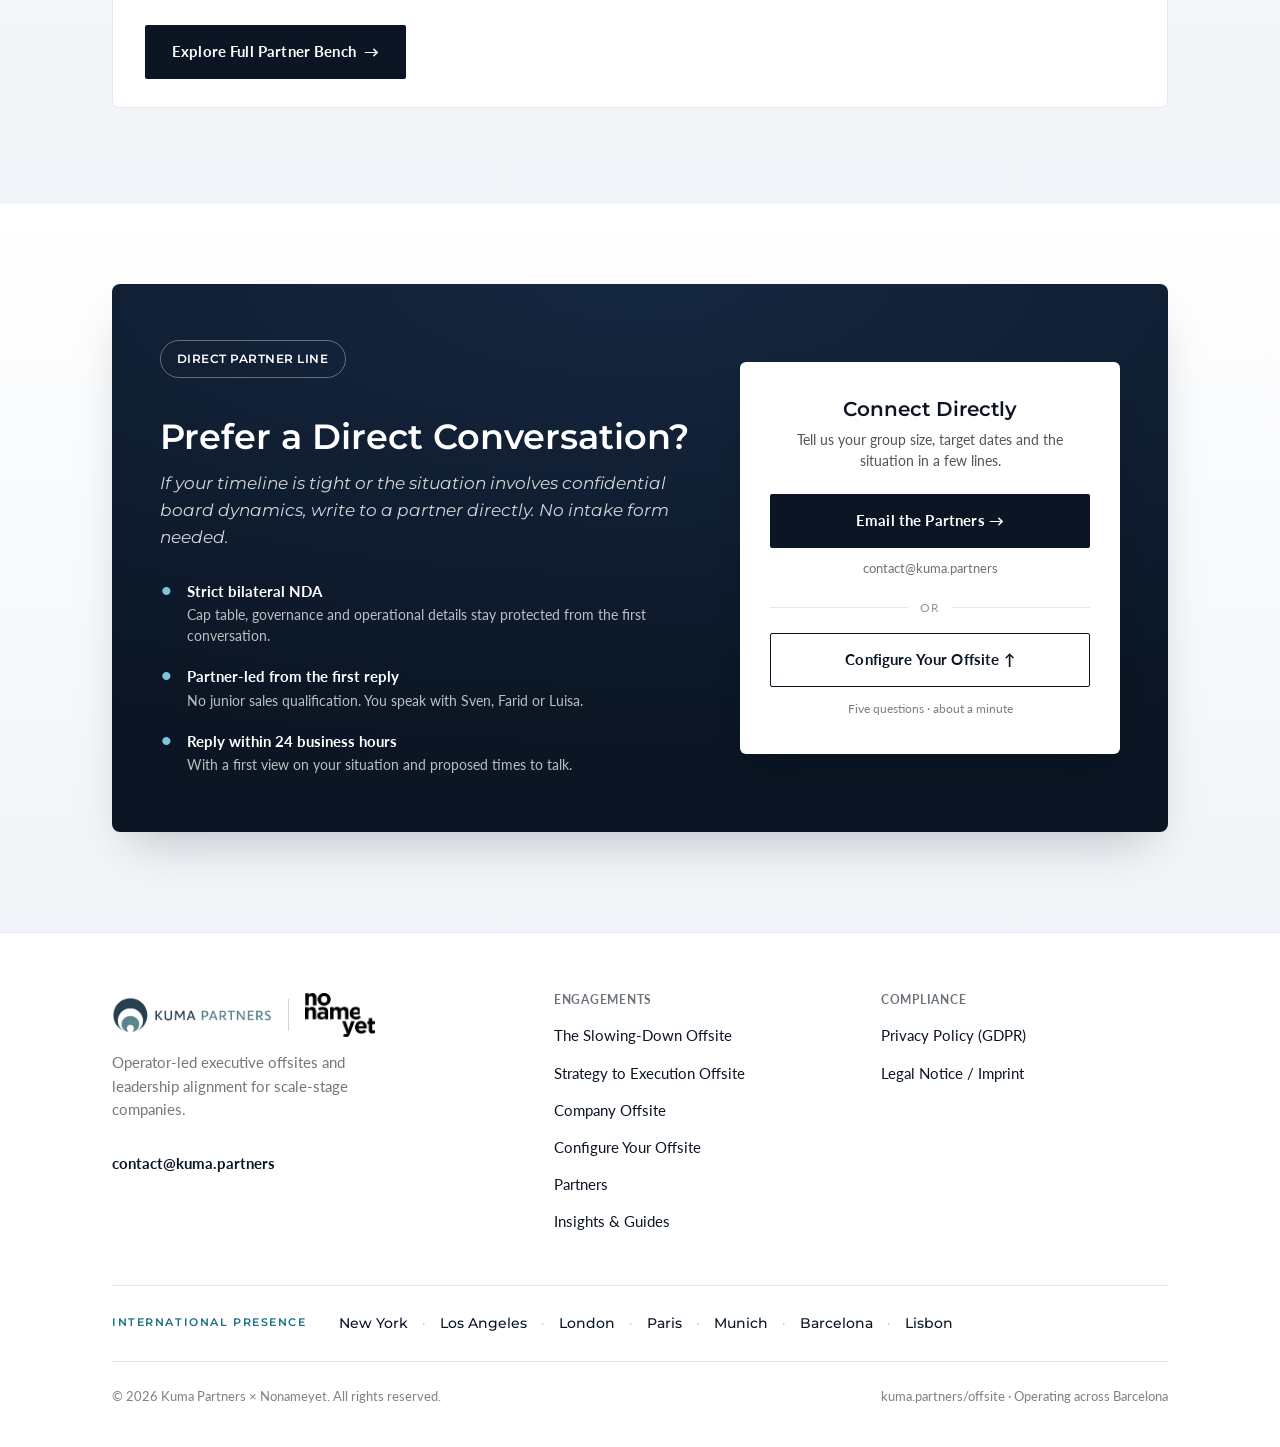
==== commit 414b0dd2: "Add files via upload" ====
--- a/index.html
+++ b/index.html
@@ -2,25 +2,36 @@
 <html lang="en">
 <head>
 <meta charset="UTF-8">
+<script>
+  /* Served under www.kuma.partners/offsite/ by a Netlify proxy. Netlify cannot
+     redirect /offsite to /offsite/ (it treats both as the same path, so the
+     rule loops), so a missing trailing slash is added here instead; without
+     it the relative CSS, image and link paths would resolve outside /offsite/. */
+  (function () {
+    var p = window.location.pathname;
+    if (/\/(offsite|insights)$/.test(p)) window.location.replace(p + "/" + window.location.search + window.location.hash);
+  })();
+</script>
+
 <meta name="viewport" content="width=device-width, initial-scale=1.0">
 <!-- Primary SEO tags -->
 <title>High-Stakes Leadership Offsites in Barcelona | Kuma Partners &amp; Nonameyet</title>
 <meta name="description" content="Operator-led executive offsites and C-suite alignment in Barcelona. Turning strategic friction into binding 90-day execution compacts for scale-stage leadership teams.">
-<link rel="canonical" href="https://offsite.kuma.partners/">
+<link rel="canonical" href="https://www.kuma.partners/offsite/">
 <meta name="robots" content="index, follow, max-snippet:-1, max-image-preview:large, max-video-preview:-1">
 
 <!-- Open Graph / social sharing -->
 <meta property="og:type" content="website">
-<meta property="og:url" content="https://offsite.kuma.partners/">
+<meta property="og:url" content="https://www.kuma.partners/offsite/">
 <meta property="og:title" content="High-Stakes Leadership Offsites in Barcelona">
 <meta property="og:description" content="Where venture-backed founders and C-suites dismantle operational drag and lock in binding 90-day compacts.">
-<meta property="og:image" content="https://offsite.kuma.partners/assets/environments/masia-barcelona.jpeg">
+<meta property="og:image" content="https://www.kuma.partners/offsite/assets/environments/masia-barcelona.jpeg">
 
 <!-- Twitter Card -->
 <meta name="twitter:card" content="summary_large_image">
 <meta name="twitter:title" content="High-Stakes Leadership Offsites in Barcelona">
 <meta name="twitter:description" content="Operator-led executive offsites and strategic mediation across Barcelona and secluded private masia estates.">
-<meta name="twitter:image" content="https://offsite.kuma.partners/assets/environments/masia-barcelona.jpeg">
+<meta name="twitter:image" content="https://www.kuma.partners/offsite/assets/environments/masia-barcelona.jpeg">
 
 <link rel="icon" href="assets/logo-icon.png">
 <link rel="stylesheet" href="styles.css">
@@ -36,10 +47,10 @@
   "@graph": [
     {
       "@type": "ProfessionalService",
-      "@id": "https://offsite.kuma.partners/#service",
+      "@id": "https://www.kuma.partners/offsite/#service",
       "name": "Operator-Led Offsites Barcelona",
-      "url": "https://offsite.kuma.partners",
-      "image": "https://offsite.kuma.partners/assets/environments/masia-barcelona.jpeg",
+      "url": "https://www.kuma.partners/offsite/",
+      "image": "https://www.kuma.partners/offsite/assets/environments/masia-barcelona.jpeg",
       "description": "Turnkey executive retreats, closed-door C-suite alignment, and leadership offsites in Barcelona and rural Catalonia.",
       "address": {
         "@type": "PostalAddress",
@@ -99,7 +110,7 @@
     },
     {
       "@type": "FAQPage",
-      "@id": "https://offsite.kuma.partners/#faq",
+      "@id": "https://www.kuma.partners/offsite/#faq",
       "mainEntity": [
         {
           "@type": "Question",
@@ -1868,7 +1879,7 @@
 
     <div class="footer-bottom">
       <span>&copy; 2026 Kuma Partners &times; Nonameyet. All rights reserved.</span>
-      <span>offsite.kuma.partners &middot; Operating across Barcelona</span>
+      <span>kuma.partners/offsite &middot; Operating across Barcelona</span>
     </div>
   </div>
 </footer>
